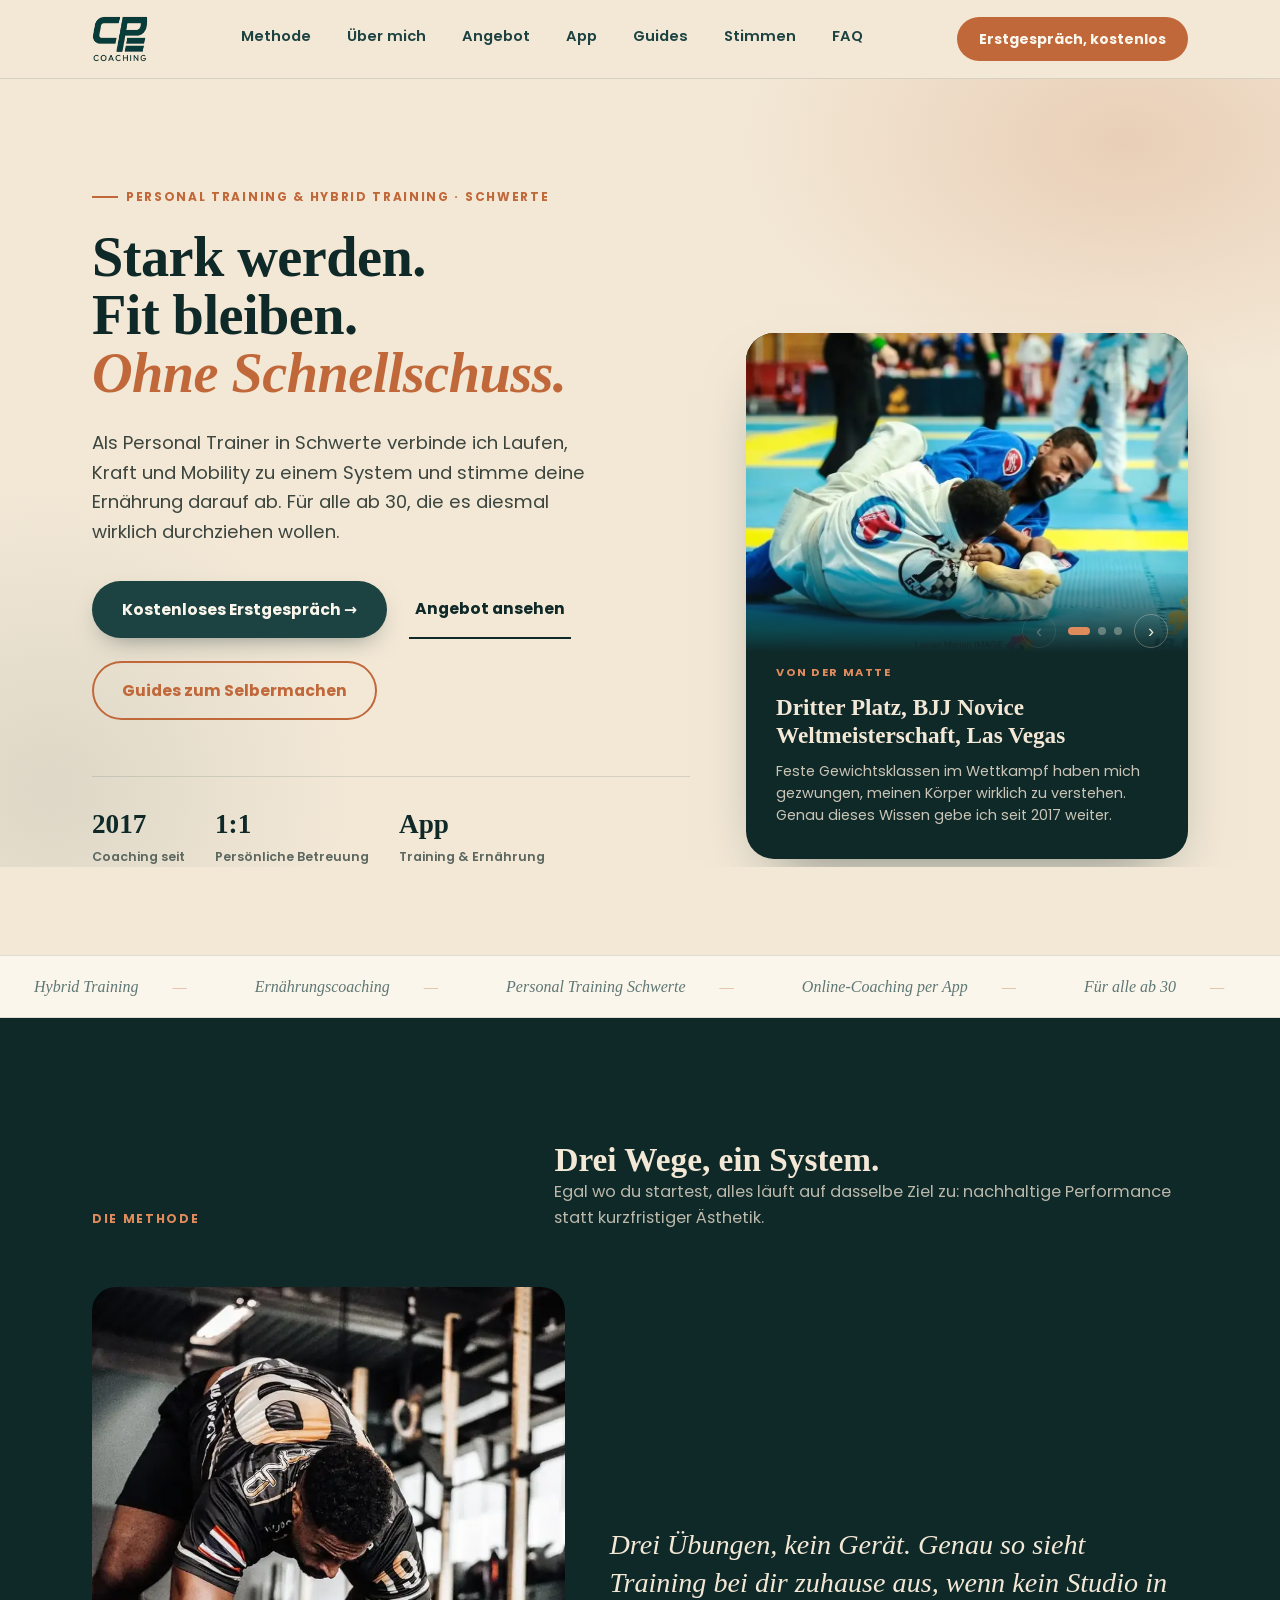
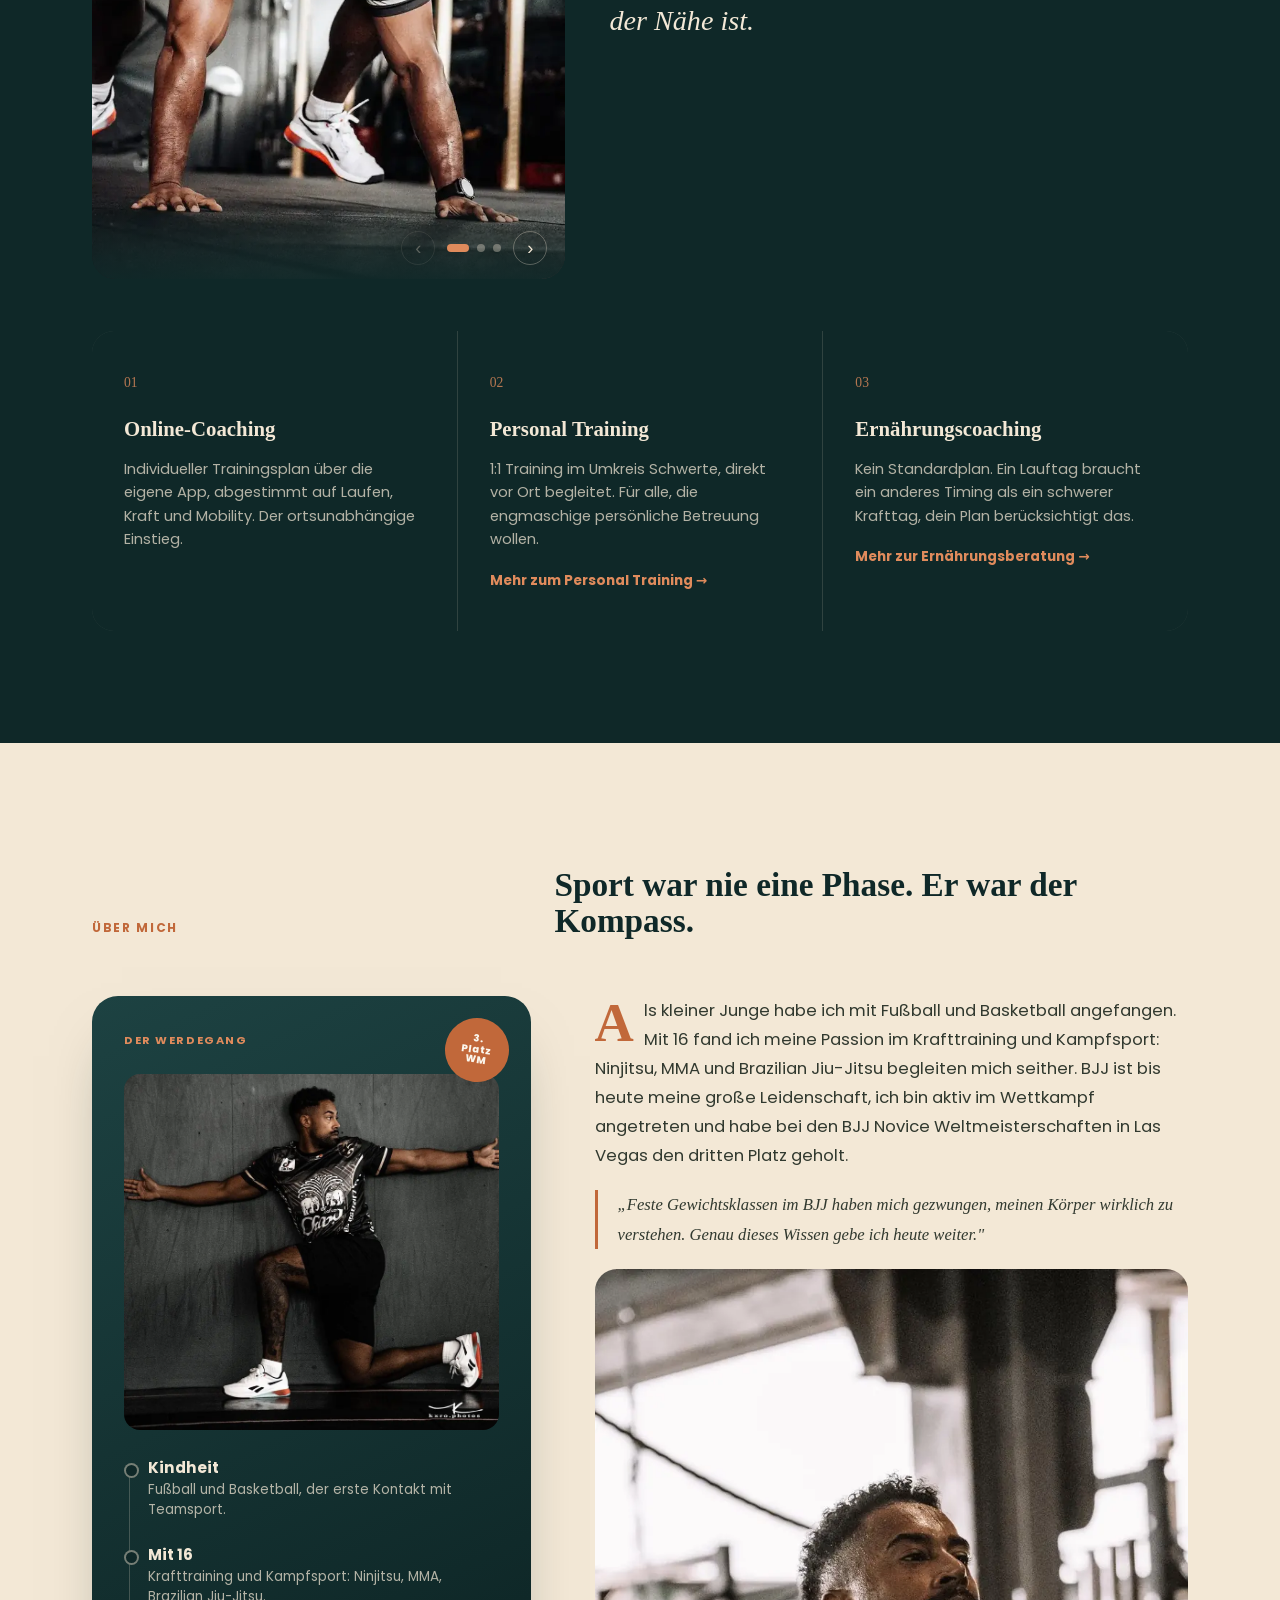
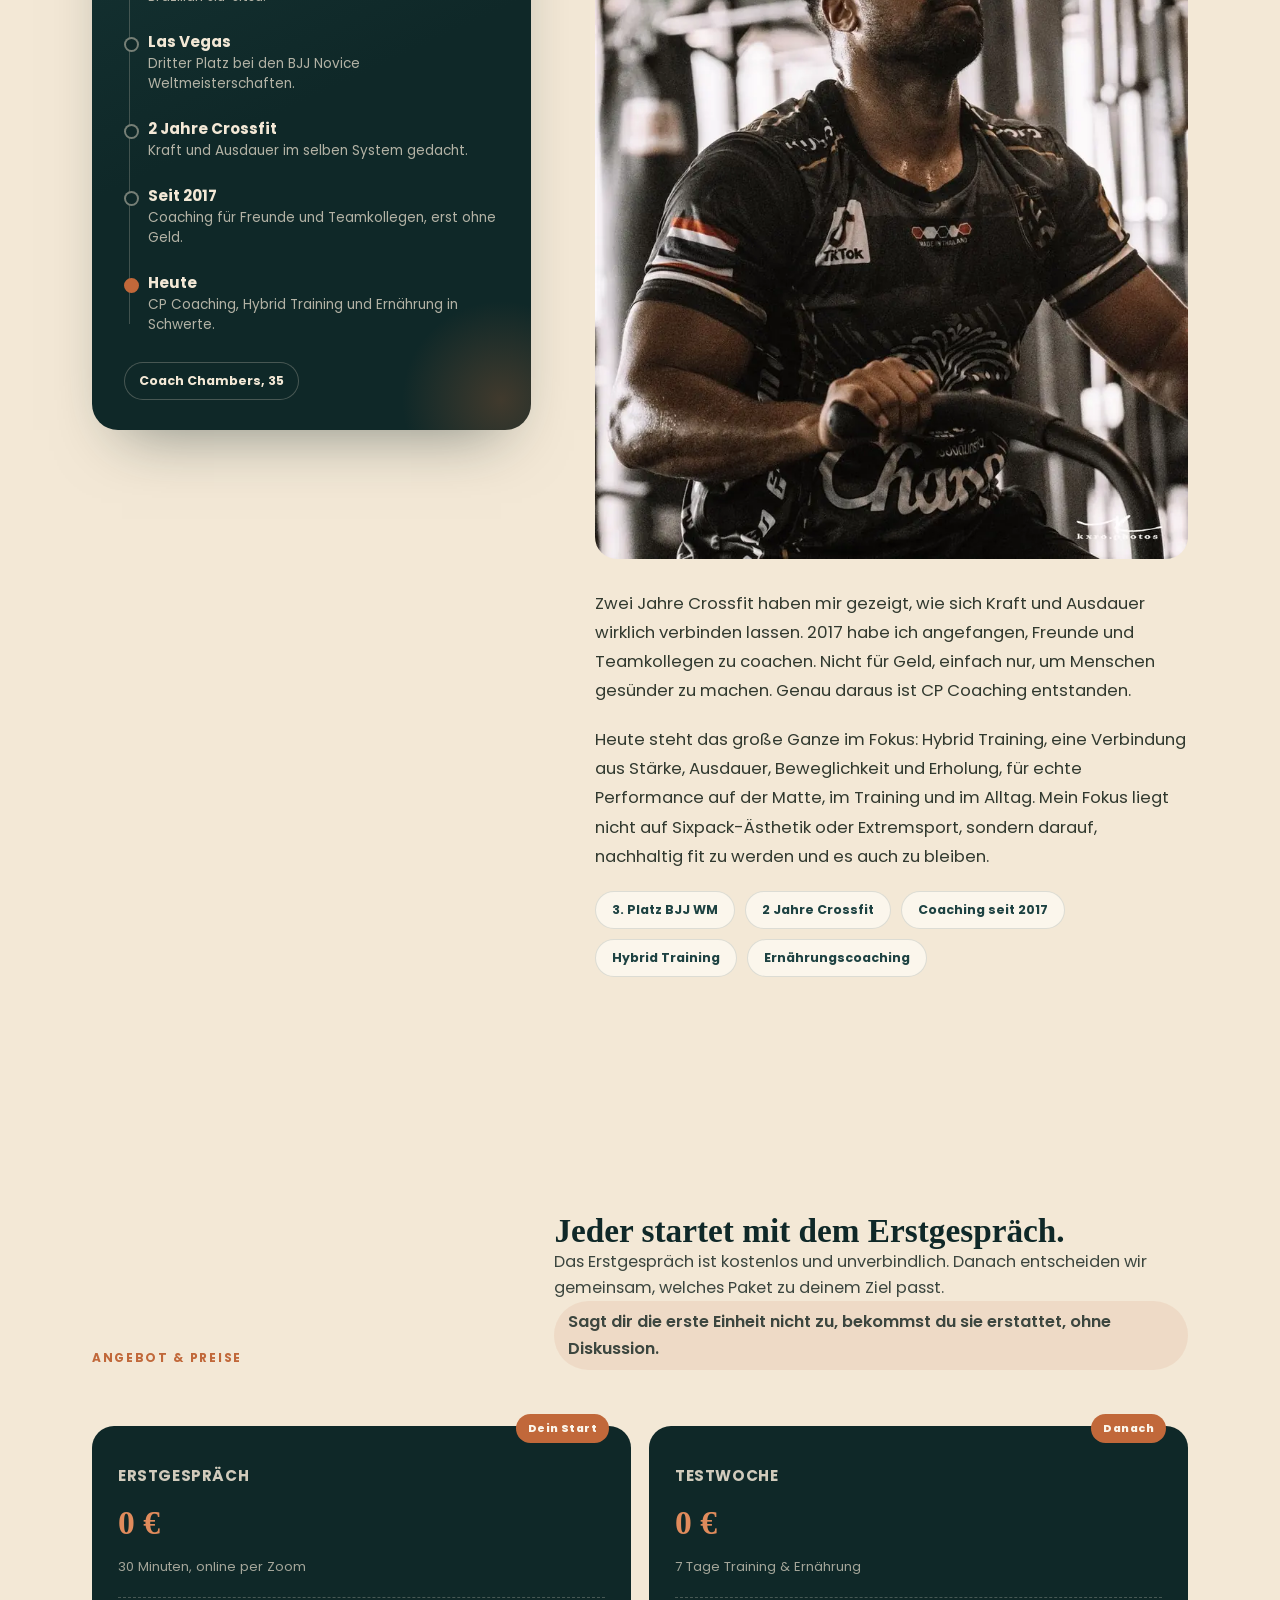
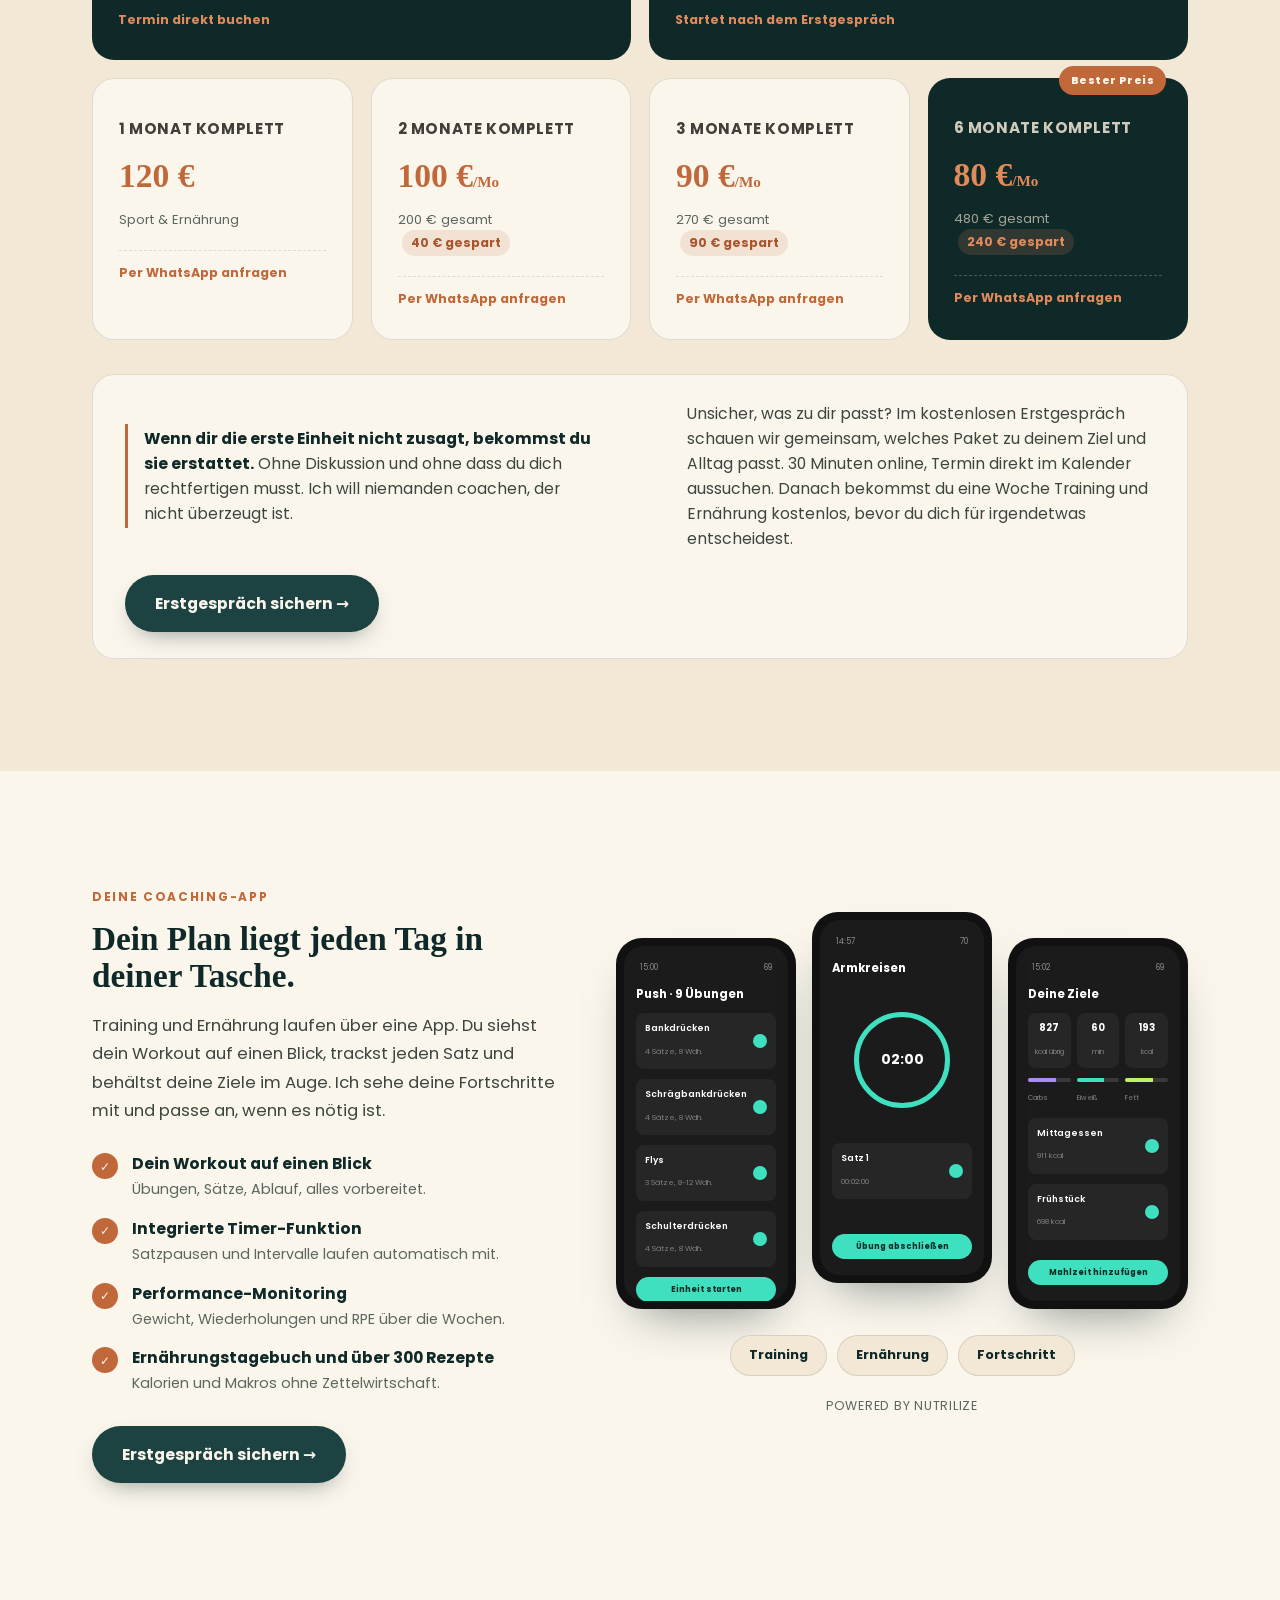
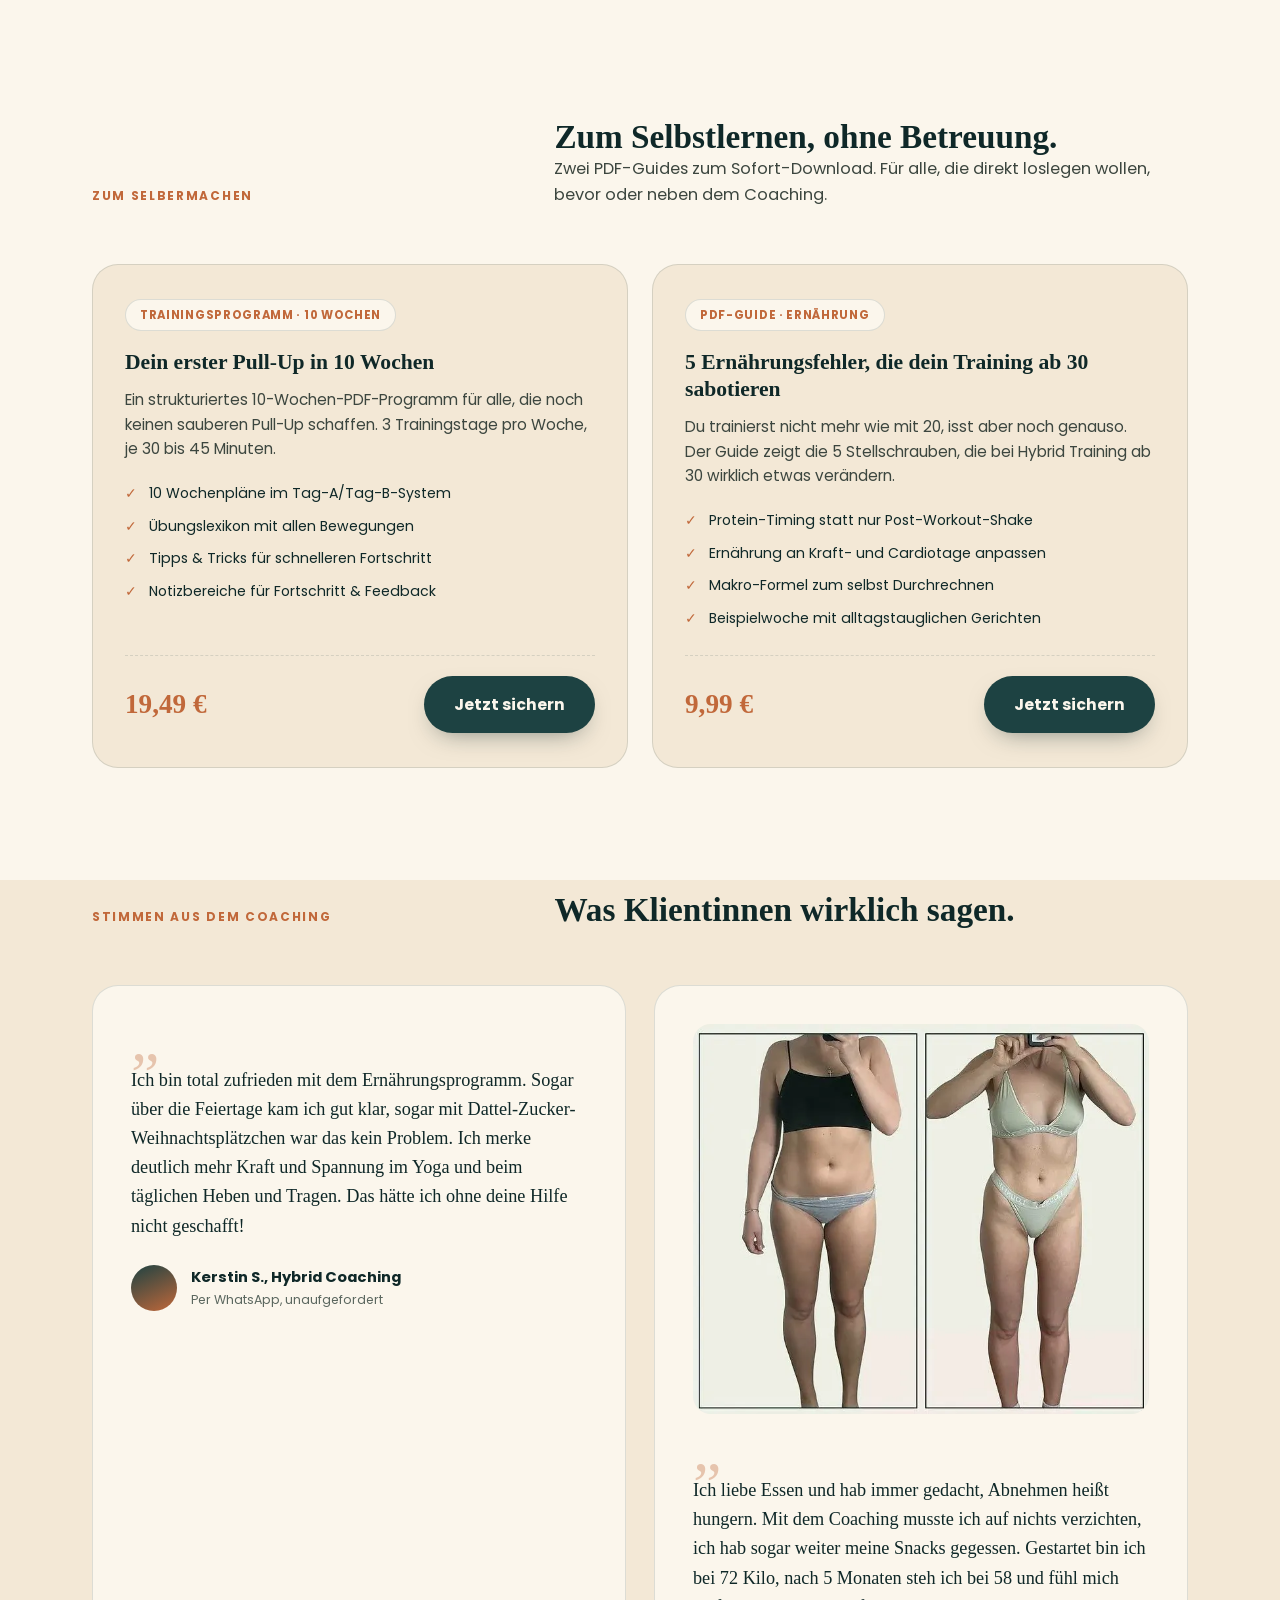
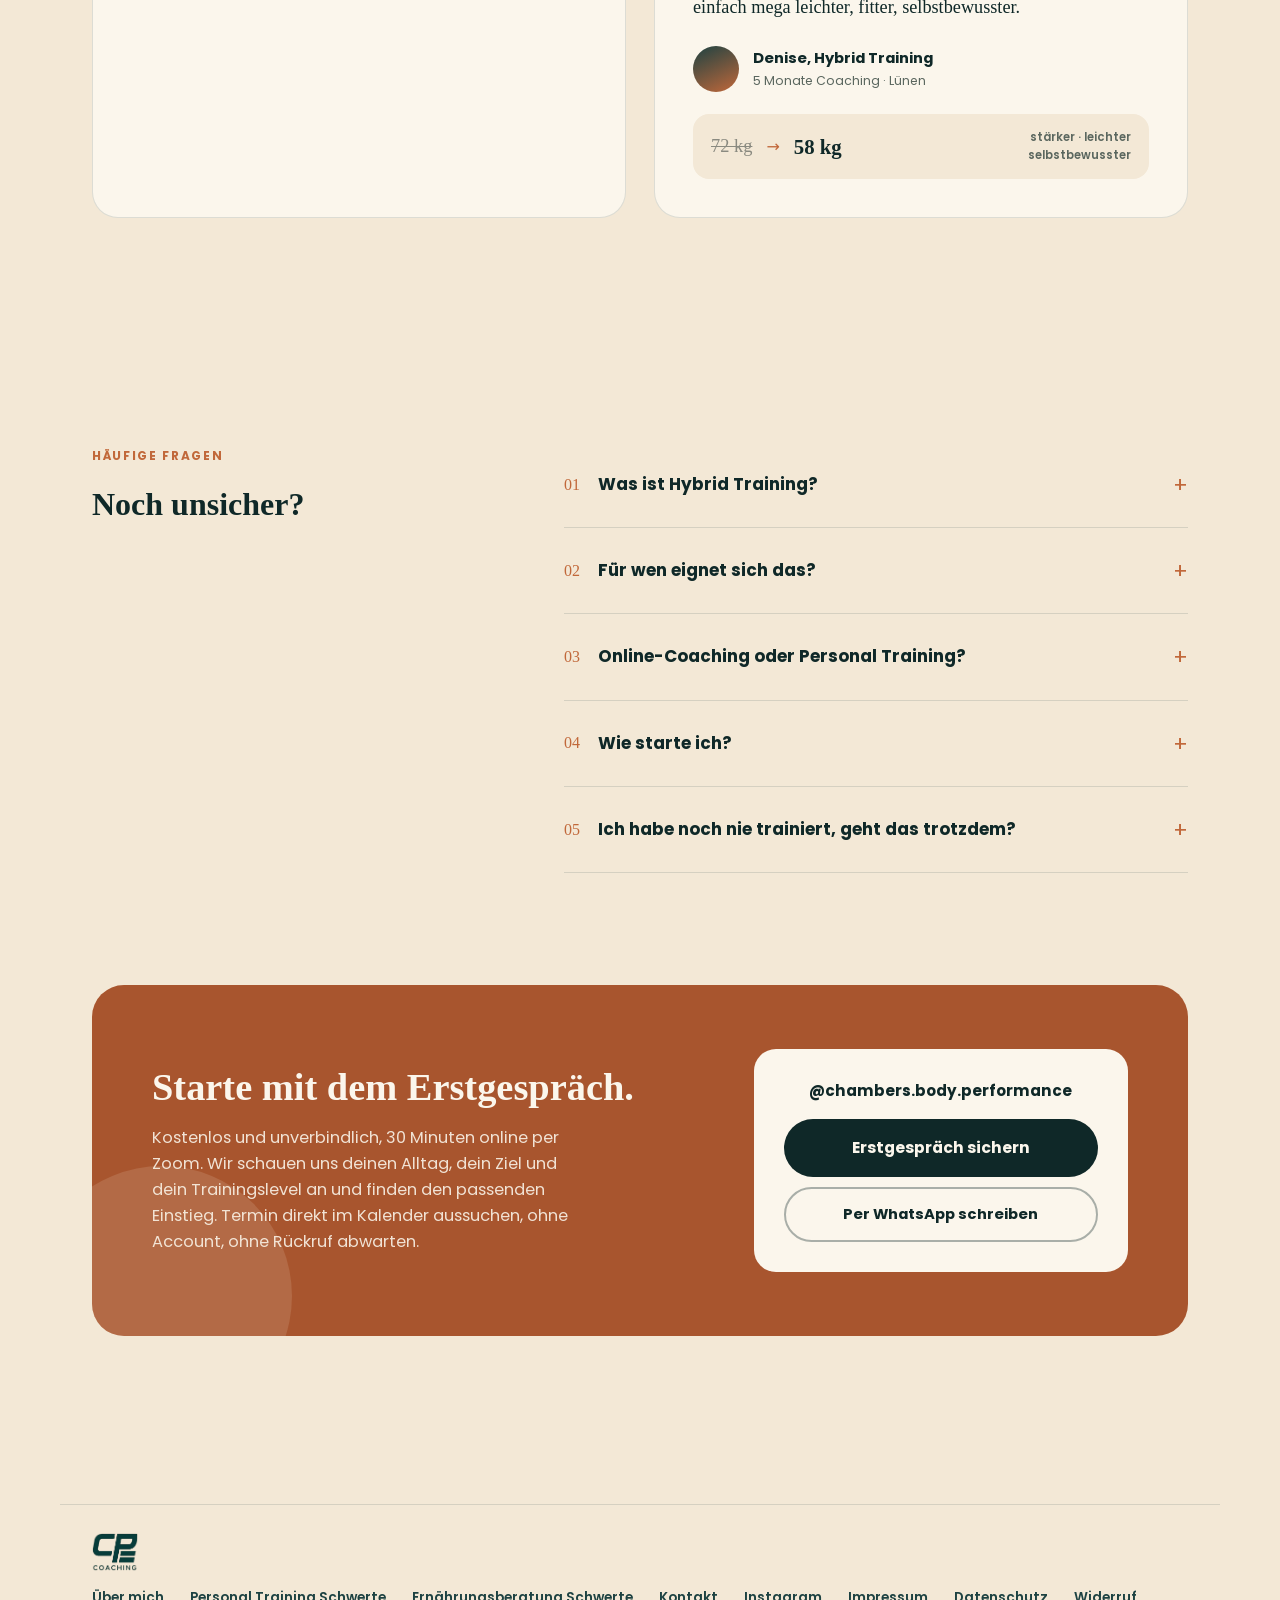
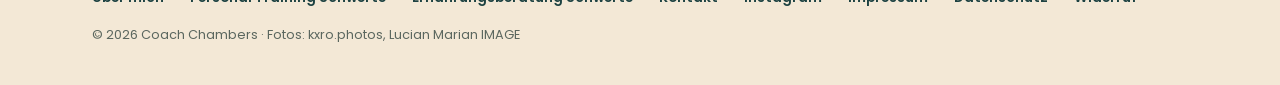
==== index.html @ bd303cce "CRO: Garantie als Trust-Badge oben in der Preissektion, FAQ um Einsteiger-Einwand ergaenzt" ====
<!doctype html>
<html lang="de">
<head>
  <meta charset="UTF-8">
  <meta name="viewport" content="width=device-width, initial-scale=1.0">
  <title>Personal Trainer Schwerte | Hybrid Training &amp; Ernährung</title>
  <meta name="description" content="Personal Training und Hybrid Training in Schwerte: Laufen, Kraft und Mobility in einem System, dazu Ernährungscoaching. Für alle ab 30. Erstgespräch kostenlos.">
  <link rel="canonical" href="https://coach-chambers.de/">
  <meta name="geo.region" content="DE-NW">
  <meta name="geo.placename" content="Schwerte">
  <link rel="icon" href="images/brand/favicon-192.png" type="image/png">
  <link rel="apple-touch-icon" href="images/brand/favicon-192.png">
  <meta property="og:type" content="website">
  <meta property="og:site_name" content="CP Coaching">
  <meta property="og:title" content="Personal Trainer Schwerte | Hybrid Training &amp; Ernährung">
  <meta property="og:description" content="Laufen, Kraft und Mobility in einem System, dazu Ernährungscoaching. Für alle ab 30. Erstgespräch kostenlos.">
  <meta property="og:url" content="https://coach-chambers.de/">
  <meta property="og:locale" content="de_DE">
  <meta property="og:image" content="https://coach-chambers.de/images/og/og-coach-chambers.png">
  <meta property="og:image:width" content="1200">
  <meta property="og:image:height" content="630">
  <meta property="og:image:alt" content="CP Coaching, Hybrid Training in Schwerte">
  <meta name="twitter:card" content="summary_large_image">
  <meta name="twitter:title" content="Personal Trainer Schwerte | Hybrid Training &amp; Ernährung">
  <meta name="twitter:description" content="Laufen, Kraft und Mobility in einem System, dazu Ernährungscoaching. Für alle ab 30. Erstgespräch kostenlos.">
  <meta name="twitter:image" content="https://coach-chambers.de/images/og/og-coach-chambers.png">
  <link rel="stylesheet" href="css/fonts.css?v=20260824a">
  <link rel="stylesheet" href="css/style.css?v=20260824a">
  <script type="application/ld+json">
  {
    "@context": "https://schema.org",
    "@type": ["HealthAndBeautyBusiness", "ExerciseGym"],
    "@id": "https://coach-chambers.de/#business",
    "telephone": "+4915233956300",
    "name": "CP Coaching",
    "alternateName": ["Chambers Performance", "chambers.body.performance"],
    "url": "https://coach-chambers.de/",
    "image": "https://coach-chambers.de/images/og/og-coach-chambers.png",
    "logo": "https://coach-chambers.de/images/brand/cp-coaching-logo-teal-transparent.png",
    "description": "Personal Training und Hybrid Training in Schwerte: Laufen, Krafttraining und Mobility in einem System, dazu individuell abgestimmtes Ernährungscoaching. Online-Coaching per App oder 1:1 vor Ort.",
    "slogan": "Grow with the Flow",
    "priceRange": "€€",
    "currenciesAccepted": "EUR",
    "knowsLanguage": "de",
    "areaServed": {
      "@type": "City",
      "name": "Schwerte",
      "containedInPlace": {
        "@type": "State",
        "name": "Nordrhein-Westfalen"
      }
    },
    "address": {
      "@type": "PostalAddress",
      "addressLocality": "Schwerte",
      "addressRegion": "NRW",
      "postalCode": "58239",
      "addressCountry": "DE"
    },
    "geo": {
      "@type": "GeoCoordinates",
      "latitude": 51.4453,
      "longitude": 7.5672
    },
    "founder": {
      "@id": "https://coach-chambers.de/#coach"
    },
    "sameAs": [
      "https://www.instagram.com/chambers.body.performance"
    ],
    "hasOfferCatalog": {
      "@type": "OfferCatalog",
      "name": "Coaching-Angebote",
      "itemListElement": [
        {
          "@type": "Offer",
          "name": "Erstgespräch",
          "description": "Kostenloses und unverbindliches Erstgespräch zu Ziel, Alltag und Trainingslevel. 30 Minuten, online per Zoom, direkt online buchbar.",
          "url": "https://portal.nutrilize.app/appointment/Dg7oV1jcnwQIzPyNgyOn",
          "price": "0",
          "priceCurrency": "EUR",
          "availability": "https://schema.org/InStock"
        },
        {
          "@type": "Offer",
          "name": "Testwoche",
          "description": "Sieben Tage Training und Ernährung kostenlos zum Ausprobieren, im Anschluss an das Erstgespräch. Ohne Verpflichtung.",
          "url": "https://portal.nutrilize.app/appointment/Dg7oV1jcnwQIzPyNgyOn",
          "price": "0",
          "priceCurrency": "EUR",
          "availability": "https://schema.org/InStock"
        },
        {
          "@type": "Offer",
          "name": "1 Monat Komplett",
          "description": "Ein Monat Coaching für Training und Ernährung.",
          "price": "120",
          "priceCurrency": "EUR",
          "availability": "https://schema.org/InStock"
        },
        {
          "@type": "Offer",
          "name": "2 Monate Komplett",
          "description": "Zwei Monate Coaching, 100 Euro pro Monat.",
          "price": "200",
          "priceCurrency": "EUR",
          "availability": "https://schema.org/InStock"
        },
        {
          "@type": "Offer",
          "name": "3 Monate Komplett",
          "description": "Drei Monate Coaching, 90 Euro pro Monat.",
          "price": "270",
          "priceCurrency": "EUR",
          "availability": "https://schema.org/InStock"
        },
        {
          "@type": "Offer",
          "name": "6 Monate Komplett",
          "description": "Sechs Monate Coaching, 80 Euro pro Monat, bester Preis.",
          "price": "480",
          "priceCurrency": "EUR",
          "availability": "https://schema.org/InStock"
        }
      ]
    },
    "makesOffer": [
      {
        "@type": "Offer",
        "itemOffered": {
          "@type": "Service",
          "name": "Personal Training Schwerte",
          "serviceType": "Personal Training",
          "description": "1:1 Training vor Ort im Umkreis Schwerte."
        }
      },
      {
        "@type": "Offer",
        "itemOffered": {
          "@type": "Service",
          "name": "Hybrid Training Online-Coaching",
          "serviceType": "Online-Coaching",
          "description": "Individueller Trainingsplan über eine App, abgestimmt auf Laufen, Kraft und Mobility."
        }
      },
      {
        "@type": "Offer",
        "itemOffered": {
          "@type": "Service",
          "name": "Ernährungscoaching Schwerte",
          "serviceType": "Ernährungsberatung",
          "description": "Ernährung individuell auf die jeweilige Trainingsform abgestimmt statt standardisiert."
        }
      }
    ]
  }
  </script>
  <script type="application/ld+json">
  {
    "@context": "https://schema.org",
    "@type": "Person",
    "@id": "https://coach-chambers.de/#coach",
    "name": "Coach Chambers",
    "jobTitle": "Personal Trainer und Hybrid-Training-Coach",
    "knowsAbout": [
      "Hybrid Training",
      "Krafttraining",
      "Laufen",
      "Mobility",
      "Ernährungsberatung",
      "Brazilian Jiu-Jitsu"
    ],
    "worksFor": {
      "@id": "https://coach-chambers.de/#business"
    },
    "description": "Coach bei Chambers Performance, dritter Platz bei den BJJ Novice Weltmeisterschaften in Las Vegas, coacht seit 2017 im Bereich Hybrid Training und individuelle Ernährung.",
    "award": "Dritter Platz, BJJ Novice Weltmeisterschaften, Las Vegas",
    "sameAs": [
      "https://www.instagram.com/chambers.body.performance"
    ]
  }
  </script>
  <script type="application/ld+json">
  {
    "@context": "https://schema.org",
    "@type": "FAQPage",
    "mainEntity": [
      {
        "@type": "Question",
        "name": "Was ist Hybrid Training?",
        "acceptedAnswer": {
          "@type": "Answer",
          "text": "Hybrid Training kombiniert Laufen, Krafttraining und Mobility-Übungen in einem gemeinsamen System, statt sie getrennt zu betrachten. Trainiert wird zuhause oder im Gym, mit oder ohne Geräte, oft im Split-, Ganzkörper- oder Zirkelformat."
        }
      },
      {
        "@type": "Question",
        "name": "Für wen eignet sich Hybrid Training?",
        "acceptedAnswer": {
          "@type": "Answer",
          "text": "Für alle ab 30, die fit werden und fit bleiben wollen, unabhängig vom aktuellen Trainingslevel. Der Fokus liegt auf nachhaltigem Fortschritt, nicht auf Extremsport oder reiner Ästhetik."
        }
      },
      {
        "@type": "Question",
        "name": "Was ist der Unterschied zwischen Online-Coaching und Personal Training?",
        "acceptedAnswer": {
          "@type": "Answer",
          "text": "Online-Coaching läuft über eine App mit individuellem Trainingsplan und ist der günstigere, ortsunabhängige Einstieg. Personal Training findet 1:1 vor Ort im Umkreis Schwerte statt und bietet die intensivste, persönlichste Betreuung."
        }
      },
      {
        "@type": "Question",
        "name": "Wie starte ich beim Coaching?",
        "acceptedAnswer": {
          "@type": "Answer",
          "text": "Jeder startet mit einem kostenlosen und unverbindlichen Erstgespräch. Es dauert 30 Minuten, findet online per Zoom statt und ist direkt online buchbar. Darin werden Alltag, Ziel und aktuelles Trainingslevel besprochen und gemeinsam das passende Paket ausgewählt."
        }
      },
      {
        "@type": "Question",
        "name": "Ich habe noch nie trainiert, geht das trotzdem?",
        "acceptedAnswer": {
          "@type": "Answer",
          "text": "Ja. Der Plan wird auf das aktuelle Level abgestimmt, nicht umgekehrt. Die meisten Klienten sind keine Sportler, sondern Menschen ab 30 mit Job und Alltag, die einen Ansatz wollen, der zu ihrem Leben passt."
        }
      }
    ]
  }
  </script>
  <script type="application/ld+json">
  {
    "@context": "https://schema.org",
    "@type": "Product",
    "name": "Dein erster Pull-Up in 10 Wochen",
    "description": "10-wöchiges PDF-Trainingsprogramm mit Wochenplänen, Übungslexikon und Tipps für den ersten sauberen Pull-Up. 3 Trainingstage pro Woche, je 30 bis 45 Minuten.",
    "sku": "cpc-guide-pullup",
    "image": [
      "https://coach-chambers.de/images/guides/guide-pullup-cover.jpg"
    ],
    "brand": {
      "@type": "Brand",
      "name": "CP Coaching"
    },
    "offers": {
      "@type": "Offer",
      "price": "19.49",
      "priceCurrency": "EUR",
      "availability": "https://schema.org/InStock",
      "itemCondition": "https://schema.org/NewCondition",
      "url": "https://www.checkout-ds24.com/product/720928",
      "seller": {
        "@type": "Organization",
        "name": "Digistore24 GmbH",
        "url": "https://www.digistore24.com/"
      },
      "hasMerchantReturnPolicy": {
        "@type": "MerchantReturnPolicy",
        "applicableCountry": ["DE", "AT", "CH"],
        "returnPolicyCategory": "https://schema.org/MerchantReturnNotPermitted",
        "merchantReturnLink": "https://coach-chambers.de/widerruf/"
      },
      "shippingDetails": {
        "@type": "OfferShippingDetails",
        "shippingRate": {
          "@type": "MonetaryAmount",
          "value": "0",
          "currency": "EUR"
        },
        "shippingDestination": {
          "@type": "DefinedRegion",
          "addressCountry": ["DE", "AT", "CH"]
        },
        "deliveryTime": {
          "@type": "ShippingDeliveryTime",
          "handlingTime": {
            "@type": "QuantitativeValue",
            "minValue": 0,
            "maxValue": 0,
            "unitCode": "DAY"
          },
          "transitTime": {
            "@type": "QuantitativeValue",
            "minValue": 0,
            "maxValue": 0,
            "unitCode": "DAY"
          }
        }
      }
    }
  }
  </script>
  <script type="application/ld+json">
  {
    "@context": "https://schema.org",
    "@type": "Product",
    "name": "5 Ernährungsfehler, die dein Training ab 30 sabotieren",
    "description": "PDF-Guide mit 5 konkreten Ernährungsfehlern bei Hybrid Training ab 30, inklusive Makro-Formel und Beispielwoche.",
    "sku": "cpc-guide-ernaehrung",
    "image": [
      "https://coach-chambers.de/images/guides/guide-ernaehrung-cover.jpg"
    ],
    "brand": {
      "@type": "Brand",
      "name": "CP Coaching"
    },
    "offers": {
      "@type": "Offer",
      "price": "9.99",
      "priceCurrency": "EUR",
      "availability": "https://schema.org/InStock",
      "itemCondition": "https://schema.org/NewCondition",
      "url": "https://www.checkout-ds24.com/product/723624",
      "seller": {
        "@type": "Organization",
        "name": "Digistore24 GmbH",
        "url": "https://www.digistore24.com/"
      },
      "hasMerchantReturnPolicy": {
        "@type": "MerchantReturnPolicy",
        "applicableCountry": ["DE", "AT", "CH"],
        "returnPolicyCategory": "https://schema.org/MerchantReturnNotPermitted",
        "merchantReturnLink": "https://coach-chambers.de/widerruf/"
      },
      "shippingDetails": {
        "@type": "OfferShippingDetails",
        "shippingRate": {
          "@type": "MonetaryAmount",
          "value": "0",
          "currency": "EUR"
        },
        "shippingDestination": {
          "@type": "DefinedRegion",
          "addressCountry": ["DE", "AT", "CH"]
        },
        "deliveryTime": {
          "@type": "ShippingDeliveryTime",
          "handlingTime": {
            "@type": "QuantitativeValue",
            "minValue": 0,
            "maxValue": 0,
            "unitCode": "DAY"
          },
          "transitTime": {
            "@type": "QuantitativeValue",
            "minValue": 0,
            "maxValue": 0,
            "unitCode": "DAY"
          }
        }
      }
    }
  }
  </script>
</head>
<body>

  <header class="nav">
    <div class="wrap">
      <a class="mark" href="#" aria-label="CP Coaching Startseite">
        <picture><source srcset="images/brand/cp-coaching-logo-teal-transparent.webp" type="image/webp"><img src="images/brand/cp-coaching-logo-teal-transparent.png" alt="CP Coaching" width="420" height="346" loading="eager" fetchpriority="high" decoding="async"></picture>
      </a>
      <nav class="navlinks" id="hauptmenue">
        <a href="#method">Methode</a>
        <a href="#about">Über mich</a>
        <a href="#pricing">Angebot</a>
        <a href="#app">App</a>
        <a href="#guides">Guides</a>
        <a href="#testimonials">Stimmen</a>
        <a href="#faq">FAQ</a>
      </nav>
      <button class="navtoggle" type="button" aria-label="Menü öffnen" aria-expanded="false" aria-controls="hauptmenue">
        <span></span><span></span><span></span>
      </button>
      <a class="navcta" href="https://portal.nutrilize.app/appointment/Dg7oV1jcnwQIzPyNgyOn" target="_blank" rel="noopener">Erstgespräch<span class="ctalang">, kostenlos</span></a>
    </div>
  </header>

  <main>

    <section class="hero">
      <div class="hero-bg"></div>
      <div class="wrap">
        <div>
          <p class="eyebrow">Personal Training &amp; Hybrid Training &middot; Schwerte</p>
          <h1>Stark werden.<br>Fit bleiben.<br><em>Ohne Schnellschuss.</em></h1>
          <p class="lede">Als Personal Trainer in Schwerte verbinde ich Laufen, Kraft und Mobility zu einem System und stimme deine Ernährung darauf ab. Für alle ab 30, die es diesmal wirklich durchziehen wollen.</p>
          <div class="hero-actions">
            <a class="btn" href="https://portal.nutrilize.app/appointment/Dg7oV1jcnwQIzPyNgyOn" target="_blank" rel="noopener">Kostenloses Erstgespräch &rarr;</a>
            <a class="btn alt" href="#pricing">Angebot ansehen</a>
            <a class="btn guides-cta" href="#guides">Guides zum Selbermachen</a>
          </div>
          <div class="hero-stats">
            <div><b>2017</b><span>Coaching seit</span></div>
            <div><b>1:1</b><span>Persönliche Betreuung</span></div>
            <div><b>App</b><span>Training &amp; Ernährung</span></div>
          </div>
        </div>
        <div>
          <div class="portrait">
            <div class="slider" data-slider>
              <div class="slides" role="group" aria-label="Wettkampfbilder aus dem Brazilian Jiu-Jitsu, zum Blättern wischen">
                <figure><picture><source srcset="images/coach/bjj-1-bodenkampf.webp" type="image/webp"><img src="images/coach/bjj-1-bodenkampf.jpg" alt="Coach Chambers im blauen Gi kontrolliert seinen Gegner am Boden" width="900" height="675" loading="eager" fetchpriority="high" decoding="async"></picture></figure>
                <figure><picture><source srcset="images/coach/bjj-2-wurf.webp" type="image/webp"><img src="images/coach/bjj-2-wurf.jpg" alt="Coach Chambers hebt seinen Gegner für einen Wurf an" width="900" height="675" loading="lazy" decoding="async"></picture></figure>
                <figure><picture><source srcset="images/coach/bjj-3-guard-pass.webp" type="image/webp"><img src="images/coach/bjj-3-guard-pass.jpg" alt="Coach Chambers beim Überwinden der Guard seines Gegners" width="900" height="675" loading="lazy" decoding="async"></picture></figure>
              </div>
              <div class="slider-nav">
                <button class="s-arrow" type="button" data-dir="-1" aria-label="Vorheriges Bild">&#8249;</button>
                <div class="dots"></div>
                <button class="s-arrow" type="button" data-dir="1" aria-label="Nächstes Bild">&#8250;</button>
              </div>
            </div>
            <div class="portrait-text">
              <p class="tag">Von der Matte</p>
              <h2>Dritter Platz, BJJ Novice Weltmeisterschaft, Las Vegas</h2>
              <p>Feste Gewichtsklassen im Wettkampf haben mich gezwungen, meinen Körper wirklich zu verstehen. Genau dieses Wissen gebe ich seit 2017 weiter.</p>
            </div>
          </div>
        </div>
      </div>
    </section>

    <div class="marquee">
      <span>Hybrid Training</span><span>Ernährungscoaching</span><span>Personal Training Schwerte</span><span>Online-Coaching per App</span><span>Für alle ab 30</span><span>Echt statt überinszeniert</span>
    </div>

    <section class="section method-section reveal" id="method">
      <div class="wrap">
        <div class="section-head">
          <div><span class="kicker">Die Methode</span></div>
          <div>
            <h2>Drei Wege, ein System.</h2>
            <p>Egal wo du startest, alles läuft auf dasselbe Ziel zu: nachhaltige Performance statt kurzfristiger Ästhetik.</p>
          </div>
        </div>
        <div class="band">
          <div class="slider" data-slider>
            <div class="slides" role="group" aria-label="Übungen mit dem eigenen Körpergewicht, zum Blättern wischen">
              <figure>
                <picture><source srcset="images/coach/sport-1-bear-crawl.webp" type="image/webp"><img src="images/coach/sport-1-bear-crawl.jpg" alt="Coach Chambers im Bear Crawl, Hände und Füße am Boden" width="760" height="950" loading="lazy" decoding="async"></picture>
              </figure>
              <figure>
                <picture><source srcset="images/coach/sport-2-liegestuetz.webp" type="image/webp"><img src="images/coach/sport-2-liegestuetz.jpg" alt="Coach Chambers im tiefen Liegestütz" width="760" height="950" loading="lazy" decoding="async"></picture>
              </figure>
              <figure>
                <picture><source srcset="images/coach/sport-3-kniebeuge.webp" type="image/webp"><img src="images/coach/sport-3-kniebeuge.jpg" alt="Coach Chambers in der tiefen Kniebeuge" width="760" height="950" loading="lazy" decoding="async"></picture>
              </figure>
            </div>
            <div class="slider-nav">
              <button class="s-arrow" type="button" data-dir="-1" aria-label="Vorheriges Bild">&#8249;</button>
              <div class="dots"></div>
              <button class="s-arrow" type="button" data-dir="1" aria-label="Nächstes Bild">&#8250;</button>
            </div>
          </div>
          <p class="band-text">Drei Übungen, kein Gerät. Genau so sieht Training bei dir zuhause aus, wenn kein Studio in der Nähe ist.</p>
        </div>

        <div class="method-grid">
          <div class="method-card">
            <span class="num">01</span>
            <h3>Online-Coaching</h3>
            <p>Individueller Trainingsplan über die eigene App, abgestimmt auf Laufen, Kraft und Mobility. Der ortsunabhängige Einstieg.</p>
          </div>
          <div class="method-card">
            <span class="num">02</span>
            <h3>Personal Training</h3>
            <p>1:1 Training im Umkreis Schwerte, direkt vor Ort begleitet. Für alle, die engmaschige persönliche Betreuung wollen.</p>
            <a class="method-link" href="personal-training-schwerte/">Mehr zum Personal Training &rarr;</a>
          </div>
          <div class="method-card">
            <span class="num">03</span>
            <h3>Ernährungscoaching</h3>
            <p>Kein Standardplan. Ein Lauftag braucht ein anderes Timing als ein schwerer Krafttag, dein Plan berücksichtigt das.</p>
            <a class="method-link" href="ernaehrungsberatung-schwerte/">Mehr zur Ernährungsberatung &rarr;</a>
          </div>
        </div>
      </div>
    </section>

    <section class="section reveal" id="about">
      <div class="wrap">
        <div class="section-head">
          <div><span class="kicker">Über mich</span></div>
          <div><h2>Sport war nie eine Phase. Er war der Kompass.</h2></div>
        </div>
        <div class="about-grid">
          <div class="timeline-card">
            <span class="medal">3.<br>Platz<br>WM</span>
            <p class="tag">Der Werdegang</p>
            <figure class="beleg">
              <picture><source srcset="images/coach/coach-mobility.webp" type="image/webp"><img src="images/coach/coach-mobility.jpg"
                   alt="Coach Chambers bei einer Mobility-Übung an der Wand"
                   width="820" height="779" loading="lazy" decoding="async"></picture>
            </figure>
            <ol class="timeline">
              <li><b>Kindheit</b><span>Fußball und Basketball, der erste Kontakt mit Teamsport.</span></li>
              <li><b>Mit 16</b><span>Krafttraining und Kampfsport: Ninjitsu, MMA, Brazilian Jiu-Jitsu.</span></li>
              <li><b>Las Vegas</b><span>Dritter Platz bei den BJJ Novice Weltmeisterschaften.</span></li>
              <li><b>2 Jahre Crossfit</b><span>Kraft und Ausdauer im selben System gedacht.</span></li>
              <li><b>Seit 2017</b><span>Coaching für Freunde und Teamkollegen, erst ohne Geld.</span></li>
              <li class="now"><b>Heute</b><span>CP Coaching, Hybrid Training und Ernährung in Schwerte.</span></li>
            </ol>
            <p class="frame-label">Coach Chambers, 35</p>
          </div>
          <div class="about-copy">
            <p class="intro">Als kleiner Junge habe ich mit Fußball und Basketball angefangen. Mit 16 fand ich meine Passion im Krafttraining und Kampfsport: Ninjitsu, MMA und Brazilian Jiu-Jitsu begleiten mich seither. BJJ ist bis heute meine große Leidenschaft, ich bin aktiv im Wettkampf angetreten und habe bei den BJJ Novice Weltmeisterschaften in Las Vegas den dritten Platz geholt.</p>
            <p class="pull">„Feste Gewichtsklassen im BJJ haben mich gezwungen, meinen Körper wirklich zu verstehen. Genau dieses Wissen gebe ich heute weiter."</p>

            <figure class="portraet-klein">
              <picture><source srcset="images/coach/coach-assault-bike.webp" type="image/webp"><img src="images/coach/coach-assault-bike.jpg" alt="Coach Chambers beim Ausdauertraining auf dem Assault Bike" width="820" height="1230" loading="lazy" decoding="async"></picture>
            </figure>
            <p>Zwei Jahre Crossfit haben mir gezeigt, wie sich Kraft und Ausdauer wirklich verbinden lassen. 2017 habe ich angefangen, Freunde und Teamkollegen zu coachen. Nicht für Geld, einfach nur, um Menschen gesünder zu machen. Genau daraus ist CP Coaching entstanden.</p>
            <p>Heute steht das große Ganze im Fokus: Hybrid Training, eine Verbindung aus Stärke, Ausdauer, Beweglichkeit und Erholung, für echte Performance auf der Matte, im Training und im Alltag. Mein Fokus liegt nicht auf Sixpack-Ästhetik oder Extremsport, sondern darauf, nachhaltig fit zu werden und es auch zu bleiben.</p>
            <div class="about-tags">
              <span>3. Platz BJJ WM</span><span>2 Jahre Crossfit</span><span>Coaching seit 2017</span><span>Hybrid Training</span><span>Ernährungscoaching</span>
            </div>
          </div>
        </div>
      </div>
    </section>

    <section class="section reveal" id="pricing">
      <div class="wrap">
        <div class="section-head">
          <div><span class="kicker">Angebot &amp; Preise</span></div>
          <div>
            <h2>Jeder startet mit dem Erstgespräch.</h2>
            <p>Das Erstgespräch ist kostenlos und unverbindlich. Danach entscheiden wir gemeinsam, welches Paket zu deinem Ziel passt.</p>
            <p class="trust-line">Sagt dir die erste Einheit nicht zu, bekommst du sie erstattet, ohne Diskussion.</p>
          </div>
        </div>

        <div class="pricing-grid">
          <a class="price-card feat" data-package="Erstgespräch" href="https://portal.nutrilize.app/appointment/Dg7oV1jcnwQIzPyNgyOn" target="_blank" rel="noopener">
            <span class="flag">Dein Start</span>
            <h3>Erstgespräch</h3>
            <div class="price">0&nbsp;€</div>
            <div class="price-detail">30 Minuten, online per Zoom</div>
            <span class="dm-hint">Termin direkt buchen</span>
          </a>
          <a class="price-card feat" data-package="Testwoche" href="https://portal.nutrilize.app/appointment/Dg7oV1jcnwQIzPyNgyOn" target="_blank" rel="noopener">
            <span class="flag">Danach</span>
            <h3>Testwoche</h3>
            <div class="price">0&nbsp;€</div>
            <div class="price-detail">7 Tage Training &amp; Ernährung</div>
            <span class="dm-hint">Startet nach dem Erstgespräch</span>
          </a>
        </div>

        <div class="price-row">
          <a class="price-card" data-package="1 Monat Komplett" href="https://wa.me/4915233956300?text=Hallo%20Coach%20Chambers%2C%20ich%20interessiere%20mich%20f%C3%BCr%20das%20Komplettpaket%20%C3%BCber%201%20Monat.%20Wie%20l%C3%A4uft%20der%20Start%20ab%3F" target="_blank" rel="noopener">
            <h3>1 Monat Komplett</h3>
            <div class="price">120&nbsp;€</div>
            <div class="price-detail">Sport &amp; Ernährung</div>
            <span class="dm-hint">Per WhatsApp anfragen</span>
          </a>
          <a class="price-card" data-package="2 Monate Komplett" href="https://wa.me/4915233956300?text=Hallo%20Coach%20Chambers%2C%20ich%20interessiere%20mich%20f%C3%BCr%20das%20Komplettpaket%20%C3%BCber%202%20Monate.%20Wie%20l%C3%A4uft%20der%20Start%20ab%3F" target="_blank" rel="noopener">
            <h3>2 Monate Komplett</h3>
            <div class="price">100&nbsp;€<small>/Mo</small></div>
            <div class="price-detail">200&nbsp;€ gesamt <b class="spar">40&nbsp;€ gespart</b></div>
            <span class="dm-hint">Per WhatsApp anfragen</span>
          </a>
          <a class="price-card" data-package="3 Monate Komplett" href="https://wa.me/4915233956300?text=Hallo%20Coach%20Chambers%2C%20ich%20interessiere%20mich%20f%C3%BCr%20das%20Komplettpaket%20%C3%BCber%203%20Monate.%20Wie%20l%C3%A4uft%20der%20Start%20ab%3F" target="_blank" rel="noopener">
            <h3>3 Monate Komplett</h3>
            <div class="price">90&nbsp;€<small>/Mo</small></div>
            <div class="price-detail">270&nbsp;€ gesamt <b class="spar">90&nbsp;€ gespart</b></div>
            <span class="dm-hint">Per WhatsApp anfragen</span>
          </a>
          <a class="price-card feat" data-package="6 Monate Komplett" href="https://wa.me/4915233956300?text=Hallo%20Coach%20Chambers%2C%20ich%20interessiere%20mich%20f%C3%BCr%20das%20Komplettpaket%20%C3%BCber%206%20Monate.%20Wie%20l%C3%A4uft%20der%20Start%20ab%3F" target="_blank" rel="noopener">
            <span class="flag">Bester Preis</span>
            <h3>6 Monate Komplett</h3>
            <div class="price">80&nbsp;€<small>/Mo</small></div>
            <div class="price-detail">480&nbsp;€ gesamt <b class="spar">240&nbsp;€ gespart</b></div>
            <span class="dm-hint">Per WhatsApp anfragen</span>
          </a>
        </div>

        <div class="pricing-note">
          <p class="garantie"><b>Wenn dir die erste Einheit nicht zusagt, bekommst du sie erstattet.</b> Ohne Diskussion und ohne dass du dich rechtfertigen musst. Ich will niemanden coachen, der nicht überzeugt ist.</p>
          <p>Unsicher, was zu dir passt? Im kostenlosen Erstgespräch schauen wir gemeinsam, welches Paket zu deinem Ziel und Alltag passt. 30 Minuten online, Termin direkt im Kalender aussuchen. Danach bekommst du eine Woche Training und Ernährung kostenlos, bevor du dich für irgendetwas entscheidest.</p>
          <a class="btn" href="https://portal.nutrilize.app/appointment/Dg7oV1jcnwQIzPyNgyOn" target="_blank" rel="noopener">Erstgespräch sichern &rarr;</a>
        </div>
      </div>
    </section>

    <section class="section app-section reveal" id="app">
      <div class="wrap">
        <div class="app-wrap">
          <div class="app-copy">
            <span class="kicker">Deine Coaching-App</span>
            <h2>Dein Plan liegt jeden Tag in deiner Tasche.</h2>
            <p>Training und Ernährung laufen über eine App. Du siehst dein Workout auf einen Blick, trackst jeden Satz und behältst deine Ziele im Auge. Ich sehe deine Fortschritte mit und passe an, wenn es nötig ist.</p>
            <div class="app-feats">
              <div class="app-feat"><span class="tick">&check;</span><div><b>Dein Workout auf einen Blick</b><span>Übungen, Sätze, Ablauf, alles vorbereitet.</span></div></div>
              <div class="app-feat"><span class="tick">&check;</span><div><b>Integrierte Timer-Funktion</b><span>Satzpausen und Intervalle laufen automatisch mit.</span></div></div>
              <div class="app-feat"><span class="tick">&check;</span><div><b>Performance-Monitoring</b><span>Gewicht, Wiederholungen und RPE über die Wochen.</span></div></div>
              <div class="app-feat"><span class="tick">&check;</span><div><b>Ernährungstagebuch und über 300 Rezepte</b><span>Kalorien und Makros ohne Zettelwirtschaft.</span></div></div>
            </div>
            <a class="btn" href="https://portal.nutrilize.app/appointment/Dg7oV1jcnwQIzPyNgyOn" target="_blank" rel="noopener">Erstgespräch sichern &rarr;</a>
          </div>
          <div>
            <div class="app-shots" aria-hidden="true">
              <div class="phone">
                <div class="screen">
                  <div class="sbar"><span>15:00</span><span>69</span></div>
                  <div class="ttl">Push &middot; 9 Übungen</div>
                  <div class="row"><div><b>Bankdrücken</b><span>4 Sätze, 8 Wdh.</span></div><i class="play"></i></div>
                  <div class="row"><div><b>Schrägbankdrücken</b><span>4 Sätze, 8 Wdh.</span></div><i class="play"></i></div>
                  <div class="row"><div><b>Flys</b><span>3 Sätze, 8-12 Wdh.</span></div><i class="play"></i></div>
                  <div class="row"><div><b>Schulterdrücken</b><span>4 Sätze, 8 Wdh.</span></div><i class="play"></i></div>
                  <div class="pill">Einheit starten</div>
                </div>
              </div>
              <div class="phone mid">
                <div class="screen">
                  <div class="sbar"><span>14:57</span><span>70</span></div>
                  <div class="ttl">Armkreisen</div>
                  <div class="ring-timer">02:00</div>
                  <div class="row"><div><b>Satz 1</b><span>00:02:00</span></div><i class="play"></i></div>
                  <div class="pill">Übung abschließen</div>
                </div>
              </div>
              <div class="phone">
                <div class="screen">
                  <div class="sbar"><span>15:02</span><span>69</span></div>
                  <div class="ttl">Deine Ziele</div>
                  <div class="stat3"><div><b>827</b><span>kcal übrig</span></div><div><b>60</b><span>min</span></div><div><b>193</b><span>kcal</span></div></div>
                  <div class="macro">
                    <div><div class="bar"><i style="width:65%;background:#a78bfa;"></i></div><span>Carbs</span></div>
                    <div><div class="bar"><i style="width:64%;background:#3ee0c0;"></i></div><span>Eiweiß</span></div>
                    <div><div class="bar"><i style="width:64%;background:#bef264;"></i></div><span>Fett</span></div>
                  </div>
                  <div class="row"><div><b>Mittagessen</b><span>911 kcal</span></div><i class="play"></i></div>
                  <div class="row"><div><b>Frühstück</b><span>698 kcal</span></div><i class="play"></i></div>
                  <div class="pill">Mahlzeit hinzufügen</div>
                </div>
              </div>
            </div>
            <div class="app-caps"><span>Training</span><span>Ernährung</span><span>Fortschritt</span></div>
            <p class="powered">POWERED BY NUTRILIZE</p>
          </div>
        </div>
      </div>
    </section>

    <section class="section guides-section reveal" id="guides">
      <div class="wrap">
        <div class="section-head">
          <div><span class="kicker">Zum Selbermachen</span></div>
          <div>
            <h2>Zum Selbstlernen, ohne Betreuung.</h2>
            <p>Zwei PDF-Guides zum Sofort-Download. Für alle, die direkt loslegen wollen, bevor oder neben dem Coaching.</p>
          </div>
        </div>

        <div class="guides-grid">
          <div class="guide-card">
            <span class="guide-tag">Trainingsprogramm &middot; 10 Wochen</span>
            <h3>Dein erster Pull-Up in 10 Wochen</h3>
            <p>Ein strukturiertes 10-Wochen-PDF-Programm für alle, die noch keinen sauberen Pull-Up schaffen. 3 Trainingstage pro Woche, je 30 bis 45 Minuten.</p>
            <ul class="guide-feats">
              <li>10 Wochenpläne im Tag-A/Tag-B-System</li>
              <li>Übungslexikon mit allen Bewegungen</li>
              <li>Tipps &amp; Tricks für schnelleren Fortschritt</li>
              <li>Notizbereiche für Fortschritt &amp; Feedback</li>
            </ul>
            <div class="guide-buy">
              <span class="guide-price">19,49&nbsp;€</span>
              <a class="btn" href="https://www.checkout-ds24.com/product/720928" target="_blank" rel="noopener">Jetzt sichern</a>
            </div>
          </div>

          <div class="guide-card">
            <span class="guide-tag">PDF-Guide &middot; Ernährung</span>
            <h3>5 Ernährungsfehler, die dein Training ab 30 sabotieren</h3>
            <p>Du trainierst nicht mehr wie mit 20, isst aber noch genauso. Der Guide zeigt die 5 Stellschrauben, die bei Hybrid Training ab 30 wirklich etwas verändern.</p>
            <ul class="guide-feats">
              <li>Protein-Timing statt nur Post-Workout-Shake</li>
              <li>Ernährung an Kraft- und Cardiotage anpassen</li>
              <li>Makro-Formel zum selbst Durchrechnen</li>
              <li>Beispielwoche mit alltagstauglichen Gerichten</li>
            </ul>
            <div class="guide-buy">
              <span class="guide-price">9,99&nbsp;€</span>
              <a class="btn" href="https://www.checkout-ds24.com/product/723624" target="_blank" rel="noopener">Jetzt sichern</a>
            </div>
          </div>
        </div>
      </div>
    </section>

    <section class="section reveal" id="testimonials" style="padding-top:0;">
      <div class="wrap">
        <div class="section-head">
          <div><span class="kicker">Stimmen aus dem Coaching</span></div>
          <div><h2>Was Klientinnen wirklich sagen.</h2></div>
        </div>
        <div class="testi-grid">
          <div class="testi-card">
            <span class="quote-mark">&bdquo;</span>
            <blockquote>Ich bin total zufrieden mit dem Ernährungsprogramm. Sogar über die Feiertage kam ich gut klar, sogar mit Dattel-Zucker-Weihnachtsplätzchen war das kein Problem. Ich merke deutlich mehr Kraft und Spannung im Yoga und beim täglichen Heben und Tragen. Das hätte ich ohne deine Hilfe nicht geschafft!</blockquote>
            <div class="testi-person">
              <span class="testi-avatar"></span>
              <div>
                <div class="testi-name">Kerstin S., Hybrid Coaching</div>
                <div class="testi-meta">Per WhatsApp, unaufgefordert</div>
              </div>
            </div>
          </div>
          <div class="testi-card testi-card-photo">
            <div class="testi-photo">
              <picture>
                <source srcset="images/testimonials/denise-vorher-nachher.webp" type="image/webp">
                <img src="images/testimonials/denise-vorher-nachher.jpg" alt="Denise, Vorher-Nachher-Vergleich nach 5 Monaten Hybrid Coaching" width="695" height="595" loading="lazy" decoding="async">
              </picture>
            </div>
            <span class="quote-mark">&bdquo;</span>
            <blockquote>Ich liebe Essen und hab immer gedacht, Abnehmen heißt hungern. Mit dem Coaching musste ich auf nichts verzichten, ich hab sogar weiter meine Snacks gegessen. Gestartet bin ich bei 72 Kilo, nach 5 Monaten steh ich bei 58 und fühl mich einfach mega leichter, fitter, selbstbewusster.</blockquote>
            <div class="testi-person">
              <span class="testi-avatar"></span>
              <div>
                <div class="testi-name">Denise, Hybrid Training</div>
                <div class="testi-meta">5 Monate Coaching &middot; Lünen</div>
              </div>
            </div>
            <div class="testi-stat">
              <span class="from">72 kg</span><span class="arrow">&rarr;</span><span class="to">58 kg</span>
              <span class="stat-label">stärker &middot; leichter<br>selbstbewusster</span>
            </div>
          </div>
        </div>
      </div>
    </section>

    <section class="section reveal" id="faq">
      <div class="wrap">
        <div class="faq-wrap">
          <div>
            <span class="kicker">Häufige Fragen</span>
            <h2>Noch unsicher?</h2>
          </div>
          <div class="faq-list">
            <details class="faq-item">
              <summary><span class="qn">01</span>Was ist Hybrid Training?</summary>
              <p>Hybrid Training kombiniert Laufen, Krafttraining und Mobility in einem gemeinsamen System, statt sie getrennt zu betrachten. Trainiert wird zuhause oder im Gym, mit oder ohne Geräte.</p>
            </details>
            <details class="faq-item">
              <summary><span class="qn">02</span>Für wen eignet sich das?</summary>
              <p>Für alle ab 30, die fit werden und fit bleiben wollen, unabhängig vom aktuellen Trainingslevel. Der Fokus liegt auf nachhaltigem Fortschritt, nicht auf Extremsport.</p>
            </details>
            <details class="faq-item">
              <summary><span class="qn">03</span>Online-Coaching oder Personal Training?</summary>
              <p>Online-Coaching läuft über eine App und ist der günstigere, ortsunabhängige Einstieg. Personal Training findet 1:1 vor Ort im Umkreis Schwerte statt.</p>
            </details>
            <details class="faq-item">
              <summary><span class="qn">04</span>Wie starte ich?</summary>
              <p>Jeder startet mit dem kostenlosen Erstgespräch: 30 Minuten online per Zoom. Du suchst dir den Termin direkt im Kalender aus, ein Account ist dafür nicht nötig. Wir schauen uns deinen Alltag, dein Ziel und dein Trainingslevel an. Danach bekommst du eine Woche Training und Ernährung kostenlos zum Ausprobieren, ohne Verpflichtung und ohne dass du vorher etwas buchen musst.</p>
            </details>
            <details class="faq-item">
              <summary><span class="qn">05</span>Ich habe noch nie trainiert, geht das trotzdem?</summary>
              <p>Ja. Der Plan wird auf dein aktuelles Level abgestimmt, nicht umgekehrt. Die meisten, die bei mir starten, sind keine Sportler, sondern Leute ab 30 mit Job und Alltag, die endlich einen Ansatz wollen, der zu ihrem Leben passt statt daneben.</p>
            </details>
          </div>
        </div>
      </div>
    </section>

    <section class="section reveal" id="contact" style="padding-top:0;">
      <div class="wrap">
        <div class="contact">
          <div>
            <h2>Starte mit dem Erstgespräch.</h2>
            <p>Kostenlos und unverbindlich, 30 Minuten online per Zoom. Wir schauen uns deinen Alltag, dein Ziel und dein Trainingslevel an und finden den passenden Einstieg. Termin direkt im Kalender aussuchen, ohne Account, ohne Rückruf abwarten.</p>
          </div>
          <div class="contact-cta">
            <div class="ig">@chambers.body.performance</div>
            <a class="btn" href="https://portal.nutrilize.app/appointment/Dg7oV1jcnwQIzPyNgyOn" target="_blank" rel="noopener">Erstgespräch sichern</a>
            <a class="btn wa" href="https://wa.me/4915233956300?text=Hallo%20Coach%20Chambers%2C%20ich%20habe%20eine%20Frage%20zum%20Coaching." target="_blank" rel="noopener">Per WhatsApp schreiben</a>
          </div>
        </div>
      </div>
    </section>

  </main>

  <footer class="site-footer">
    <div class="wrap">
      <a class="mark" href="#" aria-label="CP Coaching Startseite">
        <picture><source srcset="images/brand/cp-coaching-logo-teal-transparent.webp" type="image/webp"><img src="images/brand/cp-coaching-logo-teal-transparent.png" alt="CP Coaching" width="420" height="346" loading="lazy" decoding="async"></picture>
      </a>
      <nav class="foot-links">
        <a href="#about">Über mich</a>
        <a href="personal-training-schwerte/">Personal Training Schwerte</a>
        <a href="ernaehrungsberatung-schwerte/">Ernährungsberatung Schwerte</a>
        <a href="#contact">Kontakt</a>
        <a href="https://www.instagram.com/chambers.body.performance" target="_blank" rel="noopener">Instagram</a>
        <a href="impressum/">Impressum</a>
        <a href="datenschutz/">Datenschutz</a>
        <a href="widerruf/">Widerruf</a>
      </nav>
      <small>&copy; 2026 Coach Chambers &middot; Fotos: kxro.photos, Lucian Marian IMAGE</small>
    </div>
  </footer>

  <script src="js/main.js?v=20260824a"></script>
  <script data-goatcounter="https://coachchambers.goatcounter.com/count"
          async src="//gc.zgo.at/count.js"></script>
</body>
</html>
---- css/fonts.css ----
/* Poppins, lokal gehostet. Keine Verbindung zu Google-Servern. */
@font-face {
  font-family: 'Poppins';
  font-style: normal;
  font-weight: 400;
  font-display: swap;
  src: url('../fonts/poppins-400-latin.woff2') format('woff2');
  unicode-range: U+0000-00FF, U+0131, U+0152-0153, U+02BB-02BC, U+02C6, U+02DA, U+02DC, U+0304, U+0308, U+0329, U+2000-206F, U+20AC, U+2122, U+2191, U+2193, U+2212, U+2215, U+FEFF, U+FFFD;
}
@font-face {
  font-family: 'Poppins';
  font-style: normal;
  font-weight: 400;
  font-display: swap;
  src: url('../fonts/poppins-400-latin-ext.woff2') format('woff2');
  unicode-range: U+0100-02BA, U+02BD-02C5, U+02C7-02CC, U+02CE-02D7, U+02DD-02FF, U+0304, U+0308, U+0329, U+1D00-1DBF, U+1E00-1E9F, U+1EF2-1EFF, U+2020, U+20A0-20AB, U+20AD-20C0, U+2113, U+2C60-2C7F, U+A720-A7FF;
}
@font-face {
  font-family: 'Poppins';
  font-style: normal;
  font-weight: 600;
  font-display: swap;
  src: url('../fonts/poppins-600-latin.woff2') format('woff2');
  unicode-range: U+0000-00FF, U+0131, U+0152-0153, U+02BB-02BC, U+02C6, U+02DA, U+02DC, U+0304, U+0308, U+0329, U+2000-206F, U+20AC, U+2122, U+2191, U+2193, U+2212, U+2215, U+FEFF, U+FFFD;
}
@font-face {
  font-family: 'Poppins';
  font-style: normal;
  font-weight: 600;
  font-display: swap;
  src: url('../fonts/poppins-600-latin-ext.woff2') format('woff2');
  unicode-range: U+0100-02BA, U+02BD-02C5, U+02C7-02CC, U+02CE-02D7, U+02DD-02FF, U+0304, U+0308, U+0329, U+1D00-1DBF, U+1E00-1E9F, U+1EF2-1EFF, U+2020, U+20A0-20AB, U+20AD-20C0, U+2113, U+2C60-2C7F, U+A720-A7FF;
}
@font-face {
  font-family: 'Poppins';
  font-style: normal;
  font-weight: 700;
  font-display: swap;
  src: url('../fonts/poppins-700-latin.woff2') format('woff2');
  unicode-range: U+0000-00FF, U+0131, U+0152-0153, U+02BB-02BC, U+02C6, U+02DA, U+02DC, U+0304, U+0308, U+0329, U+2000-206F, U+20AC, U+2122, U+2191, U+2193, U+2212, U+2215, U+FEFF, U+FFFD;
}
@font-face {
  font-family: 'Poppins';
  font-style: normal;
  font-weight: 700;
  font-display: swap;
  src: url('../fonts/poppins-700-latin-ext.woff2') format('woff2');
  unicode-range: U+0100-02BA, U+02BD-02C5, U+02C7-02CC, U+02CE-02D7, U+02DD-02FF, U+0304, U+0308, U+0329, U+1D00-1DBF, U+1E00-1E9F, U+1EF2-1EFF, U+2020, U+20A0-20AB, U+20AD-20C0, U+2113, U+2C60-2C7F, U+A720-A7FF;
}
@font-face {
  font-family: 'Poppins';
  font-style: normal;
  font-weight: 800;
  font-display: swap;
  src: url('../fonts/poppins-800-latin.woff2') format('woff2');
  unicode-range: U+0000-00FF, U+0131, U+0152-0153, U+02BB-02BC, U+02C6, U+02DA, U+02DC, U+0304, U+0308, U+0329, U+2000-206F, U+20AC, U+2122, U+2191, U+2193, U+2212, U+2215, U+FEFF, U+FFFD;
}
@font-face {
  font-family: 'Poppins';
  font-style: normal;
  font-weight: 800;
  font-display: swap;
  src: url('../fonts/poppins-800-latin-ext.woff2') format('woff2');
  unicode-range: U+0100-02BA, U+02BD-02C5, U+02C7-02CC, U+02CE-02D7, U+02DD-02FF, U+0304, U+0308, U+0329, U+1D00-1DBF, U+1E00-1E9F, U+1EF2-1EFF, U+2020, U+20A0-20AB, U+20AD-20C0, U+2113, U+2C60-2C7F, U+A720-A7FF;
}
---- css/style.css ----
:root {
  --teal: #1D4242;
  --teal-deep: #0F2828;
  --terracotta: #C1683A;
  --terracotta-light: #E08B5C;
  --cream: #F3E8D6;
  --cream-2: #FBF6EC;
  --ink: #20201C;
  --muted: #5b675f;
  --body: #3c463f;
  --line: rgba(29, 66, 66, 0.14);
  --serif: Georgia, "Times New Roman", serif;
  --sans: "Poppins", "Segoe UI", ui-sans-serif, system-ui, sans-serif;
  --wrap: 1160px;
}

* { box-sizing: border-box; }

html { scroll-behavior: smooth; }

body {
  margin: 0;
  font-family: var(--sans);
  color: var(--ink);
  background: var(--cream);
  line-height: 1.6;
}

/* height: auto verhindert, dass ein height-Attribut im HTML das Seitenverhältnis
   überstimmt und Bilder verzerrt. Wer bewusst zuschneidet, setzt height selbst. */
img { max-width: 100%; height: auto; display: block; }

.wrap {
  max-width: var(--wrap);
  margin: 0 auto;
  padding: 0 32px;
}

a { color: var(--terracotta); }

/* ===== NAV ===== */

.nav {
  position: sticky;
  top: 0;
  z-index: 20;
  background: rgba(243, 232, 214, 0.86);
  backdrop-filter: blur(10px);
  border-bottom: 1px solid var(--line);
}

.nav .wrap {
  display: flex;
  align-items: center;
  justify-content: space-between;
  gap: 24px;
  height: 78px;
}

.mark img { height: 46px; width: auto; }

.navlinks {
  display: flex;
  gap: 36px;
  font-size: 0.92rem;
  font-weight: 600;
}

.navlinks a {
  color: var(--teal);
  text-decoration: none;
  padding-bottom: 4px;
  position: relative;
}

.navlinks a::after {
  content: "";
  position: absolute;
  left: 0;
  right: 100%;
  bottom: 0;
  height: 2px;
  background: var(--terracotta);
  transition: right 0.25s ease;
}

.navlinks a:hover::after,
.navlinks a:focus-visible::after { right: 0; }

.navcta {
  background: var(--terracotta);
  color: var(--cream-2);
  padding: 11px 22px;
  border-radius: 100px;
  font-weight: 700;
  font-size: 0.88rem;
  text-decoration: none;
  white-space: nowrap;
}

.navcta:hover { background: #A8552E; }

/* ===== BUTTONS ===== */

.btn {
  display: inline-flex;
  align-items: center;
  gap: 10px;
  background: var(--teal);
  color: var(--cream-2);
  font-weight: 700;
  font-size: 0.98rem;
  padding: 16px 30px;
  border-radius: 100px;
  text-decoration: none;
  box-shadow: 0 10px 26px -12px rgba(15, 40, 40, 0.55);
  transition: transform 0.2s ease, background 0.2s ease;
}

.btn:hover { transform: translateY(-2px); background: var(--teal-deep); }

.btn.alt {
  background: transparent;
  color: var(--teal-deep);
  box-shadow: none;
  padding: 16px 6px;
  border-bottom: 2px solid var(--teal-deep);
  border-radius: 0;
}

.btn.alt:hover { background: transparent; }

.btn.guides-cta {
  background: transparent;
  color: var(--terracotta);
  box-shadow: none;
  padding: 15px 28px;
  border: 2px solid var(--terracotta);
}

.btn.guides-cta:hover { background: var(--terracotta); color: var(--cream-2); }

/* ===== HERO ===== */

.hero {
  position: relative;
  overflow: hidden;
  padding: 96px 0 0;
}

.hero-bg {
  position: absolute;
  inset: 0;
  background:
    radial-gradient(600px 380px at 88% 8%, rgba(193, 104, 58, 0.20), transparent 65%),
    radial-gradient(500px 500px at 4% 90%, rgba(29, 66, 66, 0.10), transparent 60%);
  pointer-events: none;
}

.hero .wrap {
  position: relative;
  display: grid;
  grid-template-columns: 1.15fr 0.85fr;
  gap: 56px;
  align-items: end;
}

.eyebrow {
  display: inline-flex;
  align-items: center;
  gap: 8px;
  font-size: 0.75rem;
  font-weight: 700;
  letter-spacing: 0.14em;
  text-transform: uppercase;
  color: var(--terracotta);
  margin-bottom: 22px;
}

.eyebrow::before {
  content: "";
  width: 26px;
  height: 2px;
  background: var(--terracotta);
}

.hero h1 {
  font-family: var(--serif);
  font-weight: 700;
  font-size: clamp(2.4rem, 4.4vw, 4.3rem);
  line-height: 1.03;
  letter-spacing: -0.01em;
  color: var(--teal-deep);
  margin: 0 0 26px;
}

.hero h1 em { font-style: italic; color: var(--terracotta); }

.lede {
  font-size: 1.15rem;
  line-height: 1.6;
  color: var(--body);
  max-width: 46ch;
  margin: 0 0 34px;
}

.hero-actions {
  display: flex;
  align-items: center;
  gap: 22px;
  flex-wrap: wrap;
}

.hero-stats {
  display: flex;
  gap: 30px;
  margin-top: 56px;
  padding-top: 26px;
  border-top: 1px solid var(--line);
  flex-wrap: wrap;
}

.hero-stats div { display: flex; flex-direction: column; }
.hero-stats b { font-family: var(--serif); font-size: 1.7rem; color: var(--teal-deep); }
.hero-stats span { font-size: 0.78rem; color: var(--muted); font-weight: 600; }

.hero-card {
  background: var(--teal-deep);
  border-radius: 28px;
  padding: 34px 30px;
  color: var(--cream);
  position: relative;
  overflow: hidden;
  margin-bottom: 8px;
}

.hero-card::after {
  content: "";
  position: absolute;
  right: -40px;
  top: -40px;
  width: 170px;
  height: 170px;
  border-radius: 50%;
  background: radial-gradient(circle, rgba(193, 104, 58, 0.5), transparent 70%);
}

.hero-card .tag {
  font-size: 0.7rem;
  letter-spacing: 0.14em;
  text-transform: uppercase;
  color: var(--terracotta-light);
  font-weight: 700;
}

.hero-card h2 {
  font-family: var(--serif);
  font-size: 1.5rem;
  margin: 14px 0 10px;
  line-height: 1.2;
  color: var(--cream);
}

.hero-card p {
  font-size: 0.92rem;
  line-height: 1.55;
  color: rgba(243, 232, 214, 0.82);
  margin: 0 0 18px;
}

.hero-card .badge {
  display: inline-flex;
  gap: 8px;
  align-items: center;
  background: rgba(243, 232, 214, 0.1);
  border: 1px solid rgba(243, 232, 214, 0.22);
  padding: 8px 14px;
  border-radius: 100px;
  font-size: 0.78rem;
  font-weight: 700;
}

/* ===== MARQUEE ===== */

.marquee {
  border-top: 1px solid var(--line);
  border-bottom: 1px solid var(--line);
  background: var(--cream-2);
  margin-top: 88px;
  padding: 18px 0;
  overflow: hidden;
  white-space: nowrap;
}

.marquee span {
  display: inline-block;
  padding: 0 34px;
  font-family: var(--serif);
  font-style: italic;
  font-size: 1rem;
  color: var(--teal);
  opacity: 0.7;
}

.marquee span::after {
  content: "\2014";
  margin-left: 34px;
  color: var(--terracotta);
  opacity: 0.6;
}

/* ===== SECTIONS ===== */

.section { padding: 112px 0; }

.section-head {
  display: grid;
  grid-template-columns: 0.4fr 0.6fr;
  gap: 40px;
  margin-bottom: 56px;
  align-items: end;
}

.kicker {
  font-size: 0.75rem;
  font-weight: 700;
  letter-spacing: 0.14em;
  text-transform: uppercase;
  color: var(--terracotta);
}

.section-head h2 {
  font-family: var(--serif);
  font-size: clamp(1.8rem, 2.6vw, 2.7rem);
  color: var(--teal-deep);
  margin: 12px 0 0;
  line-height: 1.1;
}

.section-head p {
  font-size: 1.02rem;
  color: var(--body);
  line-height: 1.6;
  margin: 0;
}

.trust-line {
  display: inline-flex;
  align-items: center;
  gap: 8px;
  margin: 14px 0 0;
  padding: 8px 14px;
  border-radius: 999px;
  background: rgba(193, 104, 58, 0.1);
  color: var(--terracotta);
  font-size: 0.88rem;
  font-weight: 600;
}

/* ===== ABOUT ===== */

.about-grid {
  display: grid;
  grid-template-columns: 0.85fr 1.15fr;
  gap: 64px;
  align-items: start;
}

.timeline-card {
  border-radius: 26px;
  background: linear-gradient(155deg, var(--teal) 0%, var(--teal-deep) 65%);
  position: relative;
  overflow: hidden;
  padding: 36px 32px 30px;
  box-shadow: 0 30px 60px -30px rgba(15, 40, 40, 0.5);
}

.timeline-card::after {
  content: "";
  position: absolute;
  right: -70px;
  bottom: -70px;
  width: 200px;
  height: 200px;
  border-radius: 50%;
  background: radial-gradient(circle, rgba(193, 104, 58, 0.28), transparent 70%);
}

.timeline-card .tag {
  font-size: 0.7rem;
  letter-spacing: 0.14em;
  text-transform: uppercase;
  color: var(--terracotta-light);
  font-weight: 700;
  margin: 0 0 24px;
}

.timeline {
  list-style: none;
  margin: 0;
  padding: 0 0 0 24px;
  position: relative;
}

.timeline::before {
  content: "";
  position: absolute;
  left: 5px;
  top: 8px;
  bottom: 12px;
  width: 1px;
  background: rgba(243, 232, 214, 0.22);
}

.timeline li { position: relative; padding-bottom: 22px; }

.timeline li::before {
  content: "";
  position: absolute;
  left: -24px;
  top: 7px;
  width: 11px;
  height: 11px;
  border-radius: 50%;
  background: var(--teal-deep);
  border: 2px solid rgba(243, 232, 214, 0.45);
}

.timeline li.now::before { background: var(--terracotta); border-color: var(--terracotta); }
.timeline li:last-child { padding-bottom: 0; }
.timeline b { display: block; color: var(--cream); font-size: 0.95rem; font-weight: 700; }
.timeline span { display: block; font-size: 0.85rem; line-height: 1.5; color: rgba(243, 232, 214, 0.72); }

.timeline-card .frame-label {
  margin: 26px 0 0;
  display: inline-block;
  color: var(--cream);
  font-size: 0.78rem;
  font-weight: 700;
  background: rgba(15, 40, 40, 0.4);
  padding: 8px 14px;
  border-radius: 100px;
  border: 1px solid rgba(243, 232, 214, 0.25);
  position: relative;
}

.medal {
  position: absolute;
  top: 22px;
  right: 22px;
  background: var(--terracotta);
  color: var(--cream-2);
  width: 64px;
  height: 64px;
  border-radius: 50%;
  display: flex;
  align-items: center;
  justify-content: center;
  flex-direction: column;
  font-weight: 800;
  font-size: 0.62rem;
  line-height: 1.1;
  text-align: center;
  transform: rotate(8deg);
  z-index: 2;
}

.about-copy p {
  font-size: 1.04rem;
  line-height: 1.75;
  color: #31392f;
  margin: 0 0 20px;
}

.about-copy p.intro::first-letter {
  font-family: var(--serif);
  font-size: 3.4rem;
  float: left;
  line-height: 0.8;
  padding: 6px 10px 0 0;
  color: var(--terracotta);
  font-weight: 700;
}

.pull {
  font-family: var(--serif);
  font-style: italic;
  font-size: 1.3rem;
  color: var(--teal-deep);
  border-left: 3px solid var(--terracotta);
  padding-left: 20px;
  margin: 30px 0;
}

.about-tags {
  display: flex;
  flex-wrap: wrap;
  gap: 10px;
  margin-top: 8px;
}

.about-tags span {
  font-size: 0.78rem;
  font-weight: 700;
  color: var(--teal);
  background: var(--cream-2);
  border: 1px solid var(--line);
  padding: 8px 16px;
  border-radius: 100px;
}

/* ===== METHOD ===== */

.method-section { background: var(--teal-deep); color: var(--cream); }
.method-section .kicker { color: var(--terracotta-light); }
.method-section .section-head h2 { color: var(--cream); }
.method-section .section-head p { color: rgba(243, 232, 214, 0.75); }

.method-grid {
  display: grid;
  grid-template-columns: repeat(3, 1fr);
  gap: 1px;
  background: rgba(243, 232, 214, 0.14);
  border-radius: 22px;
  overflow: hidden;
}

.method-card { background: var(--teal-deep); padding: 38px 32px; }
.method-card .num { font-family: var(--serif); font-size: 0.85rem; color: var(--terracotta-light); opacity: 0.8; }
.method-card h3 { font-family: var(--serif); font-size: 1.3rem; margin: 18px 0 12px; font-weight: 700; color: var(--cream); }
.method-card p { font-size: 0.92rem; line-height: 1.6; color: rgba(243, 232, 214, 0.72); margin: 0; }

.method-link {
  display: inline-block;
  margin-top: 18px;
  font-size: 0.85rem;
  font-weight: 700;
  color: var(--terracotta-light);
  text-decoration: none;
  border-bottom: 1px solid transparent;
}

.method-link:hover { border-bottom-color: var(--terracotta-light); }

/* ===== APP ===== */

.app-section { background: var(--cream-2); }

.app-wrap {
  display: grid;
  grid-template-columns: 0.9fr 1.1fr;
  gap: 56px;
  align-items: center;
}

.app-copy h2 {
  font-family: var(--serif);
  font-size: clamp(1.8rem, 2.6vw, 2.6rem);
  color: var(--teal-deep);
  margin: 12px 0 18px;
  line-height: 1.1;
}

.app-copy > p { font-size: 1.04rem; line-height: 1.7; color: var(--body); margin: 0 0 26px; max-width: 46ch; }

.app-feats { display: flex; flex-direction: column; gap: 14px; margin-bottom: 30px; }
.app-feat { display: flex; gap: 14px; align-items: flex-start; }

.app-feat .tick {
  width: 26px;
  height: 26px;
  border-radius: 50%;
  background: var(--terracotta);
  color: var(--cream-2);
  display: flex;
  align-items: center;
  justify-content: center;
  font-size: 0.75rem;
  font-weight: 800;
  flex-shrink: 0;
  margin-top: 2px;
}

.app-feat b { display: block; font-size: 0.98rem; color: var(--teal-deep); }
.app-feat span { font-size: 0.9rem; color: var(--muted); }

.app-shots { display: grid; grid-template-columns: repeat(3, minmax(0, 1fr)); gap: 16px; align-items: end; }

.phone { border-radius: 26px; background: #111; padding: 8px; box-shadow: 0 24px 50px -24px rgba(15, 40, 40, 0.55); }
.phone.mid { transform: translateY(-26px); }

.phone .screen {
  border-radius: 20px;
  overflow: hidden;
  background: #1b1b1b;
  aspect-ratio: 9 / 19.5;
  display: flex;
  flex-direction: column;
  padding: 16px 12px;
  gap: 10px;
}

.phone .sbar { display: flex; justify-content: space-between; font-size: 0.5rem; color: #8b8b8b; padding: 0 4px; }
.phone .ttl { color: #fff; font-weight: 700; font-size: 0.72rem; }
.phone .row { background: #262626; border-radius: 8px; padding: 8px 9px; display: flex; justify-content: space-between; align-items: center; }
.phone .row b { color: #fff; font-size: 0.56rem; font-weight: 600; display: block; }
.phone .row span { color: #7d7d7d; font-size: 0.48rem; }
.phone .play { width: 14px; height: 14px; border-radius: 50%; background: #3ee0c0; flex-shrink: 0; }

.phone .ring-timer {
  margin: auto;
  width: 96px;
  height: 96px;
  border-radius: 50%;
  border: 5px solid #3ee0c0;
  display: flex;
  align-items: center;
  justify-content: center;
  color: #fff;
  font-weight: 700;
  font-size: 0.85rem;
}

.phone .pill { background: #3ee0c0; color: #0b2b25; font-size: 0.52rem; font-weight: 700; text-align: center; padding: 6px; border-radius: 100px; margin-top: auto; }
.phone .stat3 { display: grid; grid-template-columns: repeat(3, 1fr); gap: 6px; }
.phone .stat3 div { background: #262626; border-radius: 8px; padding: 7px 4px; text-align: center; }
.phone .stat3 b { color: #fff; font-size: 0.6rem; display: block; }
.phone .stat3 span { color: #7d7d7d; font-size: 0.42rem; }
.phone .macro { display: grid; grid-template-columns: repeat(3, 1fr); gap: 6px; }
.phone .macro span { font-size: 0.42rem; color: #7d7d7d; }
.phone .bar { height: 4px; border-radius: 100px; background: #3a3a3a; overflow: hidden; }
.phone .bar i { display: block; height: 100%; }

.app-caps { display: flex; gap: 10px; justify-content: center; margin-top: 26px; flex-wrap: wrap; }
.app-caps span { background: var(--cream); border: 1px solid var(--line); border-radius: 100px; padding: 9px 18px; font-size: 0.8rem; font-weight: 700; color: var(--teal-deep); }
.powered { text-align: center; margin-top: 20px; font-size: 0.78rem; color: var(--muted); letter-spacing: 0.06em; }

/* ===== PRICING ===== */

/* Oben die beiden kostenlosen Einstiege, darunter die vier Komplettpakete. */
.pricing-grid { display: grid; grid-template-columns: repeat(2, minmax(0, 1fr)); gap: 18px; }
.price-row { display: grid; grid-template-columns: repeat(4, 1fr); gap: 18px; margin-top: 18px; }

.price-card {
  background: var(--cream-2);
  border: 1px solid var(--line);
  border-radius: 22px;
  padding: 30px 26px;
  display: flex;
  flex-direction: column;
  gap: 6px;
  position: relative;
  transition: transform 0.2s ease, border-color 0.2s ease, box-shadow 0.2s ease;
  text-decoration: none;
  color: inherit;
  cursor: pointer;
}

.price-card:hover { transform: translateY(-4px); border-color: var(--terracotta); }
.price-card.feat { background: var(--teal-deep); color: var(--cream); border: none; }
.price-card.feat .price-detail { color: rgba(243, 232, 214, 0.65); }
.price-card.feat .price { color: var(--terracotta-light); }

.price-card.selected {
  border-color: var(--terracotta);
  border-width: 2px;
  box-shadow: 0 0 0 4px rgba(193, 104, 58, 0.18), 0 16px 32px -18px rgba(193, 104, 58, 0.5);
}

.price-card.feat.selected {
  box-shadow: 0 0 0 4px rgba(193, 104, 58, 0.28), 0 16px 32px -18px rgba(193, 104, 58, 0.6);
}

.price-card .flag {
  position: absolute;
  top: -12px;
  right: 22px;
  background: var(--terracotta);
  color: var(--cream-2);
  font-size: 0.68rem;
  font-weight: 800;
  padding: 6px 12px;
  border-radius: 100px;
  letter-spacing: 0.04em;
}

.price-card h3 { margin: 8px 0 2px; font-size: 0.95rem; font-weight: 700; color: inherit; opacity: 0.85; text-transform: uppercase; letter-spacing: 0.04em; }
.price-card .price { font-family: var(--serif); font-weight: 700; font-size: 2.1rem; color: var(--terracotta); }
.price-card .price small { font-size: 0.95rem; }
.price-card .price-detail { font-size: 0.82rem; color: var(--muted); }

.price-card .dm-hint {
  margin-top: 14px;
  padding-top: 12px;
  border-top: 1px dashed var(--line);
  font-size: 0.78rem;
  font-weight: 700;
  color: var(--terracotta);
}

.price-card.feat .dm-hint {
  border-top-color: rgba(243, 232, 214, 0.25);
  color: var(--terracotta-light);
}

.pricing-note {
  margin-top: 34px;
  display: flex;
  align-items: center;
  justify-content: space-between;
  gap: 24px;
  flex-wrap: wrap;
  background: var(--cream-2);
  border: 1px solid var(--line);
  border-radius: 22px;
  padding: 26px 32px;
}

.pricing-note p { margin: 0; font-size: 0.98rem; color: var(--body); max-width: 52ch; }

/* ===== GUIDES ===== */

.guides-section { background: var(--cream-2); }

.guides-grid { display: grid; grid-template-columns: repeat(2, 1fr); gap: 24px; }

.guide-card {
  background: var(--cream);
  border: 1px solid var(--line);
  border-radius: 26px;
  padding: 34px 32px;
  display: flex;
  flex-direction: column;
  transition: transform 0.2s ease, border-color 0.2s ease;
}

.guide-card:hover { transform: translateY(-4px); border-color: var(--terracotta); }

.guide-tag {
  align-self: flex-start;
  font-size: 0.72rem;
  font-weight: 700;
  letter-spacing: 0.06em;
  text-transform: uppercase;
  color: var(--terracotta);
  background: var(--cream-2);
  border: 1px solid var(--line);
  padding: 6px 14px;
  border-radius: 100px;
  margin-bottom: 18px;
}

.guide-card h3 { font-family: var(--serif); font-size: 1.35rem; color: var(--teal-deep); margin: 0 0 12px; line-height: 1.25; }
.guide-card > p { font-size: 0.96rem; color: var(--body); line-height: 1.6; margin: 0 0 20px; }

.guide-feats { list-style: none; margin: 0 0 26px; padding: 0; display: flex; flex-direction: column; gap: 10px; }

.guide-feats li {
  font-size: 0.88rem;
  color: var(--teal-deep);
  padding-left: 24px;
  position: relative;
}

.guide-feats li::before {
  content: "\2713";
  position: absolute;
  left: 0;
  top: 0;
  color: var(--terracotta);
  font-weight: 700;
}

.guide-buy {
  margin-top: auto;
  display: flex;
  align-items: center;
  justify-content: space-between;
  gap: 16px;
  flex-wrap: wrap;
  padding-top: 20px;
  border-top: 1px dashed var(--line);
}

/* Der Beschriftungstext darf nie umbrechen, sonst kippt der Pfeil in eine zweite Zeile. */
.guide-buy .btn { white-space: nowrap; }

/* Auf schmalen Displays bleiben Preis und Button nebeneinander,
   der Button wird dafür kompakter statt umzubrechen. */
@media (max-width: 520px) {
  .guide-buy { gap: 12px; }
  .guide-buy .btn { padding: 14px 20px; font-size: 0.9rem; gap: 6px; }
  .guide-price { font-size: 1.45rem; }
}

@media (max-width: 380px) {
  .guide-card { padding: 28px 22px; }
  .guide-buy .btn { padding: 13px 16px; font-size: 0.85rem; }
  .guide-price { font-size: 1.3rem; }
}

.guide-price { font-family: var(--serif); font-weight: 700; font-size: 1.7rem; color: var(--terracotta); }

/* ===== TESTIMONIALS ===== */

.testi-grid { display: grid; grid-template-columns: 1fr 1fr; gap: 28px; }

.testi-card {
  background: var(--cream-2);
  border: 1px solid var(--line);
  border-radius: 26px;
  padding: 38px;
  display: flex;
  flex-direction: column;
}

.testi-photo { border-radius: 18px; overflow: hidden; margin-bottom: 20px; }
.testi-photo img { width: 100%; height: auto; display: block; }

.testi-card .quote-mark { font-family: var(--serif); font-size: 4rem; color: var(--terracotta); opacity: 0.35; line-height: 0.5; display: block; margin-bottom: 10px; }
.testi-card blockquote { font-family: var(--serif); font-size: 1.14rem; line-height: 1.6; color: var(--teal-deep); margin: 0 0 24px; }

.testi-person { display: flex; align-items: center; gap: 14px; }
.testi-avatar { width: 46px; height: 46px; border-radius: 50%; background: linear-gradient(155deg, var(--teal), var(--terracotta)); flex-shrink: 0; }
.testi-name { font-weight: 700; font-size: 0.92rem; color: var(--teal-deep); }
.testi-meta { font-size: 0.78rem; color: var(--muted); }

.testi-stat { margin-top: 22px; display: flex; gap: 14px; align-items: center; background: var(--cream); border-radius: 16px; padding: 14px 18px; }
.testi-stat .from { font-family: var(--serif); font-size: 1.15rem; color: #8a8a80; text-decoration: line-through; }
.testi-stat .arrow { color: var(--terracotta); }
.testi-stat .to { font-family: var(--serif); font-size: 1.3rem; font-weight: 700; color: var(--teal-deep); }
.testi-stat .stat-label { font-size: 0.72rem; color: var(--muted); font-weight: 600; margin-left: auto; text-align: right; }

/* ===== FAQ ===== */

.faq-wrap { display: grid; grid-template-columns: 0.4fr 0.6fr; gap: 56px; }
.faq-wrap h2 { font-family: var(--serif); font-size: 2rem; color: var(--teal-deep); margin: 12px 0 0; }
.faq-list { display: flex; flex-direction: column; }

.faq-item { border-bottom: 1px solid var(--line); padding: 26px 0; }

.faq-item summary {
  cursor: pointer;
  list-style: none;
  display: flex;
  align-items: center;
  gap: 18px;
  font-size: 1.06rem;
  font-weight: 700;
  color: var(--teal-deep);
}

.faq-item summary::-webkit-details-marker { display: none; }
.faq-item summary .qn { font-family: var(--serif); color: var(--terracotta); font-size: 1rem; font-weight: 400; }

.faq-item summary::after {
  content: "+";
  margin-left: auto;
  font-size: 1.3rem;
  font-weight: 400;
  color: var(--terracotta);
  transition: transform 0.2s ease;
}

.faq-item[open] summary::after { transform: rotate(45deg); }
.faq-item p { margin: 12px 0 0 34px; font-size: 0.94rem; color: var(--body); line-height: 1.6; max-width: 56ch; }

/* ===== CONTACT ===== */

.contact {
  /* Dunkleres Terrakotta: auf dem hellen Original erreichte der Fliesstext
     nur 3,67 zu 1, jetzt 4,87. */
  background: #A8552E;
  border-radius: 32px;
  padding: 64px 60px;
  display: grid;
  grid-template-columns: 1.2fr 0.8fr;
  gap: 40px;
  align-items: center;
  position: relative;
  overflow: hidden;
}

.contact::after {
  content: "";
  position: absolute;
  left: -60px;
  bottom: -90px;
  width: 260px;
  height: 260px;
  border-radius: 50%;
  background: rgba(243, 232, 214, 0.14);
}

.contact h2 { font-family: var(--serif); color: var(--cream-2); font-size: clamp(1.8rem, 3vw, 2.6rem); margin: 0 0 16px; line-height: 1.1; }
.contact p { color: rgba(251, 246, 236, 0.88); font-size: 1.02rem; line-height: 1.6; margin: 0; max-width: 44ch; }
.contact p a { color: var(--cream-2); }

.contact-cta { background: var(--cream-2); border-radius: 22px; padding: 30px; text-align: center; position: relative; }
.contact-cta .ig { font-weight: 700; color: var(--teal-deep); font-size: 0.95rem; margin-bottom: 16px; }
.contact-cta .btn { background: var(--teal-deep); width: 100%; justify-content: center; box-shadow: none; }

/* ===== FOOTER ===== */

.site-footer { padding: 56px 0 40px; }

.site-footer .wrap {
  display: flex;
  justify-content: space-between;
  align-items: center;
  flex-wrap: wrap;
  gap: 16px;
  border-top: 1px solid var(--line);
  padding-top: 28px;
}

.site-footer .mark img { height: 38px; }
.foot-links { display: flex; flex-wrap: wrap; justify-content: center; gap: 12px 26px; font-size: 0.85rem; font-weight: 600; }
.foot-links a { color: var(--teal); text-decoration: none; }
.foot-links a:hover { color: var(--terracotta); }
.site-footer small { color: var(--muted); font-size: 0.8rem; }

/* ===== REVEAL ===== */

.reveal { opacity: 0; transform: translateY(18px); transition: opacity 0.6s ease, transform 0.6s ease; }
.reveal.is-visible { opacity: 1; transform: none; }

@media (prefers-reduced-motion: reduce) {
  html { scroll-behavior: auto; }
  .reveal { opacity: 1; transform: none; transition: none; }
  .price-card:hover, .btn:hover { transform: none; }
}

/* ===== RESPONSIVE ===== */

@media (max-width: 1000px) {
  .hero .wrap,
  .about-grid,
  .app-wrap,
  .faq-wrap,
  .section-head,
  .contact { grid-template-columns: minmax(0, 1fr); }

  .section-head { gap: 16px; margin-bottom: 40px; }
  .method-grid { grid-template-columns: 1fr; }
  .pricing-grid { grid-template-columns: repeat(2, 1fr); }
  .price-row { grid-template-columns: repeat(2, 1fr); }
  .testi-grid { grid-template-columns: 1fr; }
  .guides-grid { grid-template-columns: 1fr; }
  .timeline-card { max-width: 520px; }
  .contact { padding: 44px 32px; }
}

@media (max-width: 640px) {
  .wrap { padding: 0 20px; }
  .section { padding: 72px 0; }
  .hero { padding-top: 56px; }
  .marquee { margin-top: 56px; }
  .pricing-grid, .price-row { grid-template-columns: 1fr; }
  .testi-card { padding: 28px; }
  .app-shots { gap: 8px; }
  .phone { padding: 5px; border-radius: 16px; }
  .phone .screen { padding: 10px 7px; border-radius: 12px; }
  .phone.mid { transform: none; }
  .site-footer .wrap { flex-direction: column; text-align: center; }
}

/* ---------- Rechtstexte: Impressum, Datenschutz ---------- */
.legal .wrap { max-width: 760px; }
/* Lange deutsche Wörter wie "Datenschutzerklärung" passen auf schmalen
   Displays nicht in eine Zeile, deshalb Silbentrennung erlauben. */
.legal h1 {
  font-family: var(--serif);
  font-size: clamp(1.75rem, 7vw, 2.8rem);
  line-height: 1.12;
  margin-bottom: 14px;
  hyphens: auto;
  overflow-wrap: break-word;
}
.legal .legal-lead { color: var(--ink-soft, #5c5c54); font-size: 1.02rem; margin-bottom: 40px; }
.legal h2 { font-family: var(--serif); font-size: 1.28rem; font-weight: 700; margin: 40px 0 12px; }
.legal p { line-height: 1.7; margin-bottom: 14px; overflow-wrap: anywhere; }
.legal a { color: #9E4F2A; text-decoration: underline; text-underline-offset: 3px; }
.legal a:hover { color: var(--teal); }
.widerruf-formular { border: 1px solid rgba(32,32,28,.18); border-radius: 14px; padding: 22px 24px; margin-top: 18px; background: var(--cream-2, #FBF6EC); }
.widerruf-formular p { margin-bottom: 12px; }

/* Garantie-Hinweis unter den Preisen */
.garantie { border-left: 3px solid var(--terracotta); padding: 2px 0 2px 16px; margin-bottom: 18px; }
.garantie b { color: var(--teal-deep, #0F2828); }

/* ===== MOBILE NAVIGATION ===== */

.navtoggle {
  display: none;
  width: 46px;
  height: 46px;
  border: 1px solid var(--line);
  border-radius: 12px;
  background: transparent;
  cursor: pointer;
  padding: 0;
  flex-direction: column;
  align-items: center;
  justify-content: center;
  gap: 5px;
}

.navtoggle span {
  display: block;
  width: 20px;
  height: 2px;
  background: var(--teal);
  border-radius: 2px;
  transition: transform 0.22s ease, opacity 0.18s ease;
}

.navtoggle[aria-expanded="true"] span:nth-child(1) { transform: translateY(7px) rotate(45deg); }
.navtoggle[aria-expanded="true"] span:nth-child(2) { opacity: 0; }
.navtoggle[aria-expanded="true"] span:nth-child(3) { transform: translateY(-7px) rotate(-45deg); }

@media (max-width: 1000px) {
  .navtoggle { display: flex; }

  .nav .wrap { flex-wrap: wrap; height: auto; gap: 10px; padding-top: 14px; padding-bottom: 14px; }
  .nav .navcta { order: 2; margin-left: auto; padding: 10px 16px; font-size: 0.8rem; }
  .navtoggle { order: 3; flex: 0 0 auto; }

  /* Das Menü ist im Quelltext vorhanden und wird nur eingeklappt, damit
     Suchmaschinen und Vorlesehilfen es weiterhin finden. */
  .navlinks {
    display: flex;
    order: 4;
    flex-basis: 100%;
    flex-direction: column;
    gap: 0;
    max-height: 0;
    overflow: hidden;
    transition: max-height 0.28s ease;
  }

  .navlinks.open { max-height: 460px; }

  .navlinks a {
    padding: 15px 2px;
    border-bottom: 1px solid var(--line);
    font-size: 1rem;
  }

  .navlinks a::after { display: none; }
  .navlinks a:last-child { border-bottom: none; }
}

/* Unter 460 Pixel reicht das Wort Erstgespräch, damit Logo, Knopf und Menü
   in eine Zeile passen. */
@media (max-width: 460px) {
  .ctalang { display: none; }
  .mark img { height: 38px; }
}

/* Ersparnis gegenüber der monatlichen Buchung */
.spar {
  display: inline-block;
  background: rgba(168, 85, 46, 0.12);
  color: #A8552E;
  font-size: 0.78rem;
  font-weight: 700;
  padding: 3px 9px;
  border-radius: 100px;
  margin-left: 4px;
  white-space: nowrap;
}

/* Auf der dunklen Kachel braucht der Hinweis den helleren Ton. */
.price-card.feat .spar { background: rgba(224, 139, 92, 0.16); color: var(--terracotta-light); }

/* ===== FOTOS VOM COACH ===== */

/* Die Bildkarte im Hero ist ein Objekt: Foto oben, Text unten, gleiche
   dunkle Fläche, weicher Übergang statt harter Kante. */
.portrait {
  position: relative;
  margin: 0 0 8px;
  border-radius: 28px;
  overflow: hidden;
  background: var(--teal-deep);
  box-shadow: 0 30px 60px -30px rgba(15, 40, 40, 0.55);
}

.portrait .slider { margin: 0; position: relative; }
.portrait .slides { border-radius: 0; }
.portrait .slides img { width: 100%; height: auto; aspect-ratio: 4 / 3; object-fit: cover; }

/* Verlauf am unteren Bildrand, damit Foto und Karte ineinander übergehen. */
.portrait .slider::after {
  content: "";
  position: absolute;
  left: 0;
  right: 0;
  bottom: 0;
  height: 96px;
  background: linear-gradient(to top, var(--teal-deep) 12%, rgba(15, 40, 40, 0.55) 55%, transparent);
  pointer-events: none;
}

/* Bedienelemente liegen im Verlauf, nicht in einer eigenen Zeile. */
.portrait .slider-nav {
  position: absolute;
  right: 20px;
  bottom: 16px;
  z-index: 2;
  margin: 0;
  gap: 12px;
}

.portrait .s-arrow { width: 34px; height: 34px; font-size: 1.15rem; border-color: rgba(243, 232, 214, 0.3); color: var(--cream); }
.portrait .s-arrow:hover { background: var(--cream); color: var(--teal-deep); }
.portrait .s-arrow:disabled:hover { background: transparent; color: var(--cream); }
.portrait .dots button { background: rgba(243, 232, 214, 0.35); }
.portrait .dots button[aria-current="true"] { background: var(--terracotta-light); }

.portrait-text { position: relative; padding: 0 30px 32px; color: var(--cream); }

.portrait-text .tag {
  font-size: 0.7rem;
  letter-spacing: 0.14em;
  text-transform: uppercase;
  color: var(--terracotta-light);
  font-weight: 700;
  margin: 0;
}

.portrait-text h2 {
  font-family: var(--serif);
  font-size: 1.45rem;
  line-height: 1.2;
  margin: 12px 0 10px;
  color: var(--cream);
}

.portrait-text p:last-child {
  font-size: 0.9rem;
  line-height: 1.55;
  color: rgba(243, 232, 214, 0.82);
  margin: 0;
}

/* Porträt im Abschnitt Über mich */
.portraet-klein { margin: 0 0 30px; }
.portraet-klein img { width: 100%; height: auto; border-radius: 22px; }

/* Bild im Werdegang */
.beleg { margin: 0 0 26px; }
.beleg img { display: block; width: 100%; height: auto; border-radius: 16px; }

/* Methodenbereich: Slider links, Aussage rechts */
.band {
  display: grid;
  grid-template-columns: minmax(0, 0.9fr) minmax(0, 1.1fr);
  gap: 44px;
  align-items: center;
  margin: 0 0 52px;
}

.band-text {
  font-family: var(--serif);
  font-style: italic;
  font-size: clamp(1.3rem, 2.2vw, 1.9rem);
  line-height: 1.35;
  color: var(--cream);
  margin: 0;
}

.band .slider { margin: 0; position: relative; }
.band .slides { border-radius: 24px; }
.band .slides img { aspect-ratio: 4 / 5; }

/* Auch hier laufen die Bedienelemente im Bild aus, statt darunter zu schweben. */
.band .slider::after {
  content: "";
  position: absolute;
  left: 0;
  right: 0;
  bottom: 0;
  height: 90px;
  border-radius: 0 0 24px 24px;
  background: linear-gradient(to top, rgba(15, 40, 40, 0.92), transparent);
  pointer-events: none;
}

.band .slider-nav { position: absolute; right: 18px; bottom: 14px; z-index: 2; margin: 0; gap: 12px; }
.band .s-arrow { width: 34px; height: 34px; font-size: 1.15rem; border-color: rgba(243, 232, 214, 0.3); color: var(--cream); }
.band .s-arrow:hover { background: var(--cream); color: var(--teal-deep); }
.band .s-arrow:disabled:hover { background: transparent; color: var(--cream); }
.band .dots button { background: rgba(243, 232, 214, 0.35); }
.band .dots button[aria-current="true"] { background: var(--terracotta-light); }

@media (max-width: 640px) {
  .portrait-text { padding: 0 22px 26px; }
  .portrait-text h2 { font-size: 1.25rem; }
  .band { grid-template-columns: minmax(0, 1fr); gap: 24px; }
  .band-text { font-size: 1.15rem; }
}

/* ===== BILDER-SLIDER ===== */

.slider { margin: 30px 0 34px; }

/* Waagerechtes Blättern. Auf dem Handy funktioniert Wischen ohne Skript,
   die Pfeile sind für Maus und Tastatur da. */
.slides {
  display: flex;
  overflow-x: auto;
  scroll-snap-type: x mandatory;
  scroll-behavior: smooth;
  gap: 0;
  border-radius: 20px;
  scrollbar-width: none;
}

.slides::-webkit-scrollbar { display: none; }

.slides figure {
  flex: 0 0 100%;
  scroll-snap-align: center;
  margin: 0;
  position: relative;
}

.slides img {
  display: block;
  width: 100%;
  height: auto;
  aspect-ratio: 4 / 3;
  object-fit: cover;
}

.slides figcaption {
  position: absolute;
  left: 0;
  right: 0;
  bottom: 0;
  padding: 40px 20px 16px;
  background: linear-gradient(to top, rgba(9, 24, 24, 0.88), transparent);
  color: var(--cream);
  font-size: 0.84rem;
  font-weight: 600;
  letter-spacing: 0.02em;
}

.slider-nav {
  display: flex;
  align-items: center;
  justify-content: center;
  gap: 16px;
  margin-top: 14px;
}

.s-arrow {
  width: 38px;
  height: 38px;
  border-radius: 50%;
  border: 1px solid var(--line);
  background: transparent;
  color: var(--teal);
  font-size: 1.3rem;
  line-height: 1;
  cursor: pointer;
  transition: background 0.2s ease, color 0.2s ease;
}

.s-arrow:hover { background: var(--teal); color: var(--cream-2); }
.s-arrow:disabled { opacity: 0.3; cursor: default; }
.s-arrow:disabled:hover { background: transparent; color: var(--teal); }

.dots { display: flex; gap: 8px; }

.dots button {
  width: 8px;
  height: 8px;
  padding: 0;
  border: none;
  border-radius: 50%;
  background: rgba(29, 66, 66, 0.25);
  cursor: pointer;
  transition: background 0.2s ease, width 0.2s ease;
}

.dots button[aria-current="true"] { background: var(--terracotta); width: 22px; border-radius: 4px; }

@media (prefers-reduced-motion: reduce) {
  .slides { scroll-behavior: auto; }
}


/* WhatsApp-Knopf im Kontaktbereich */
.contact-cta .btn.wa {
  background: transparent;
  color: var(--teal-deep);
  border: 2px solid rgba(15, 40, 40, 0.35);
  margin-top: 10px;
  width: 100%;
  justify-content: center;
  padding: 14px 22px;
  font-size: 0.92rem;
}
.contact-cta .btn.wa:hover { background: var(--teal-deep); color: var(--cream-2); }
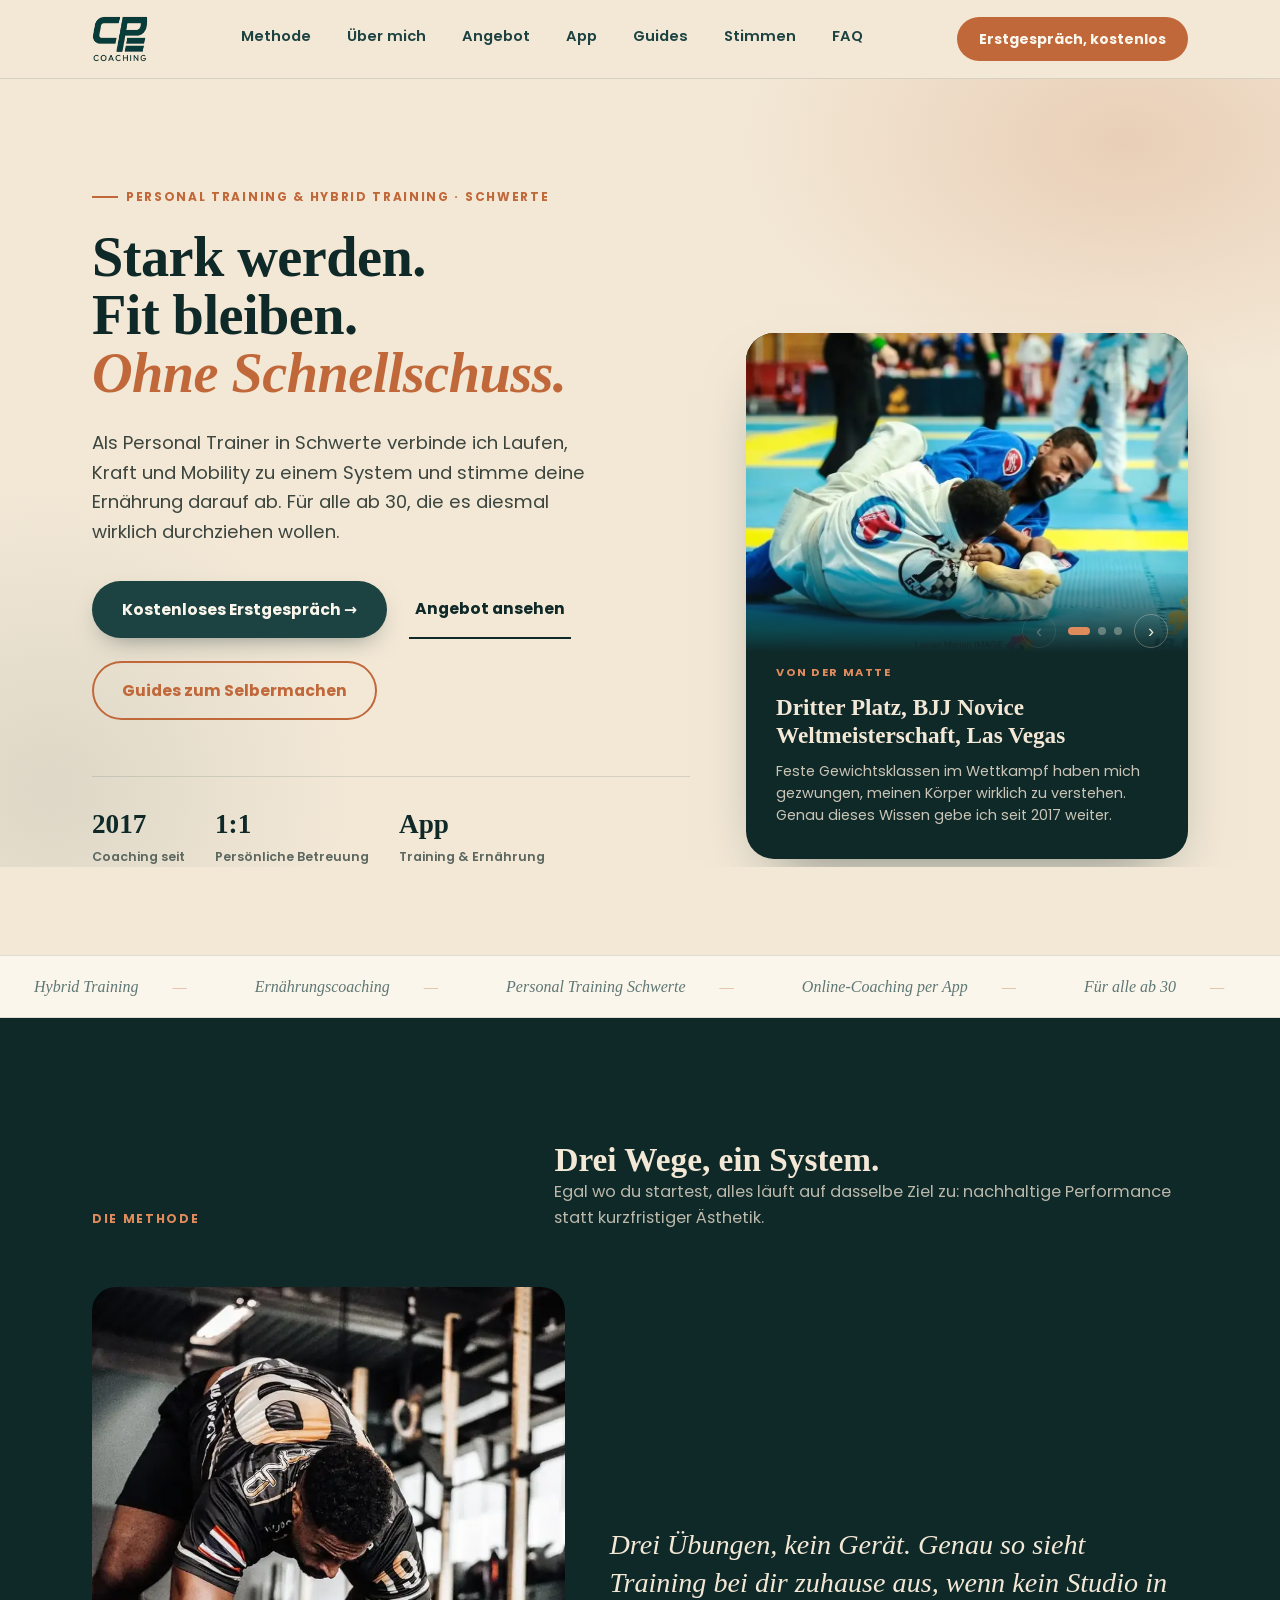
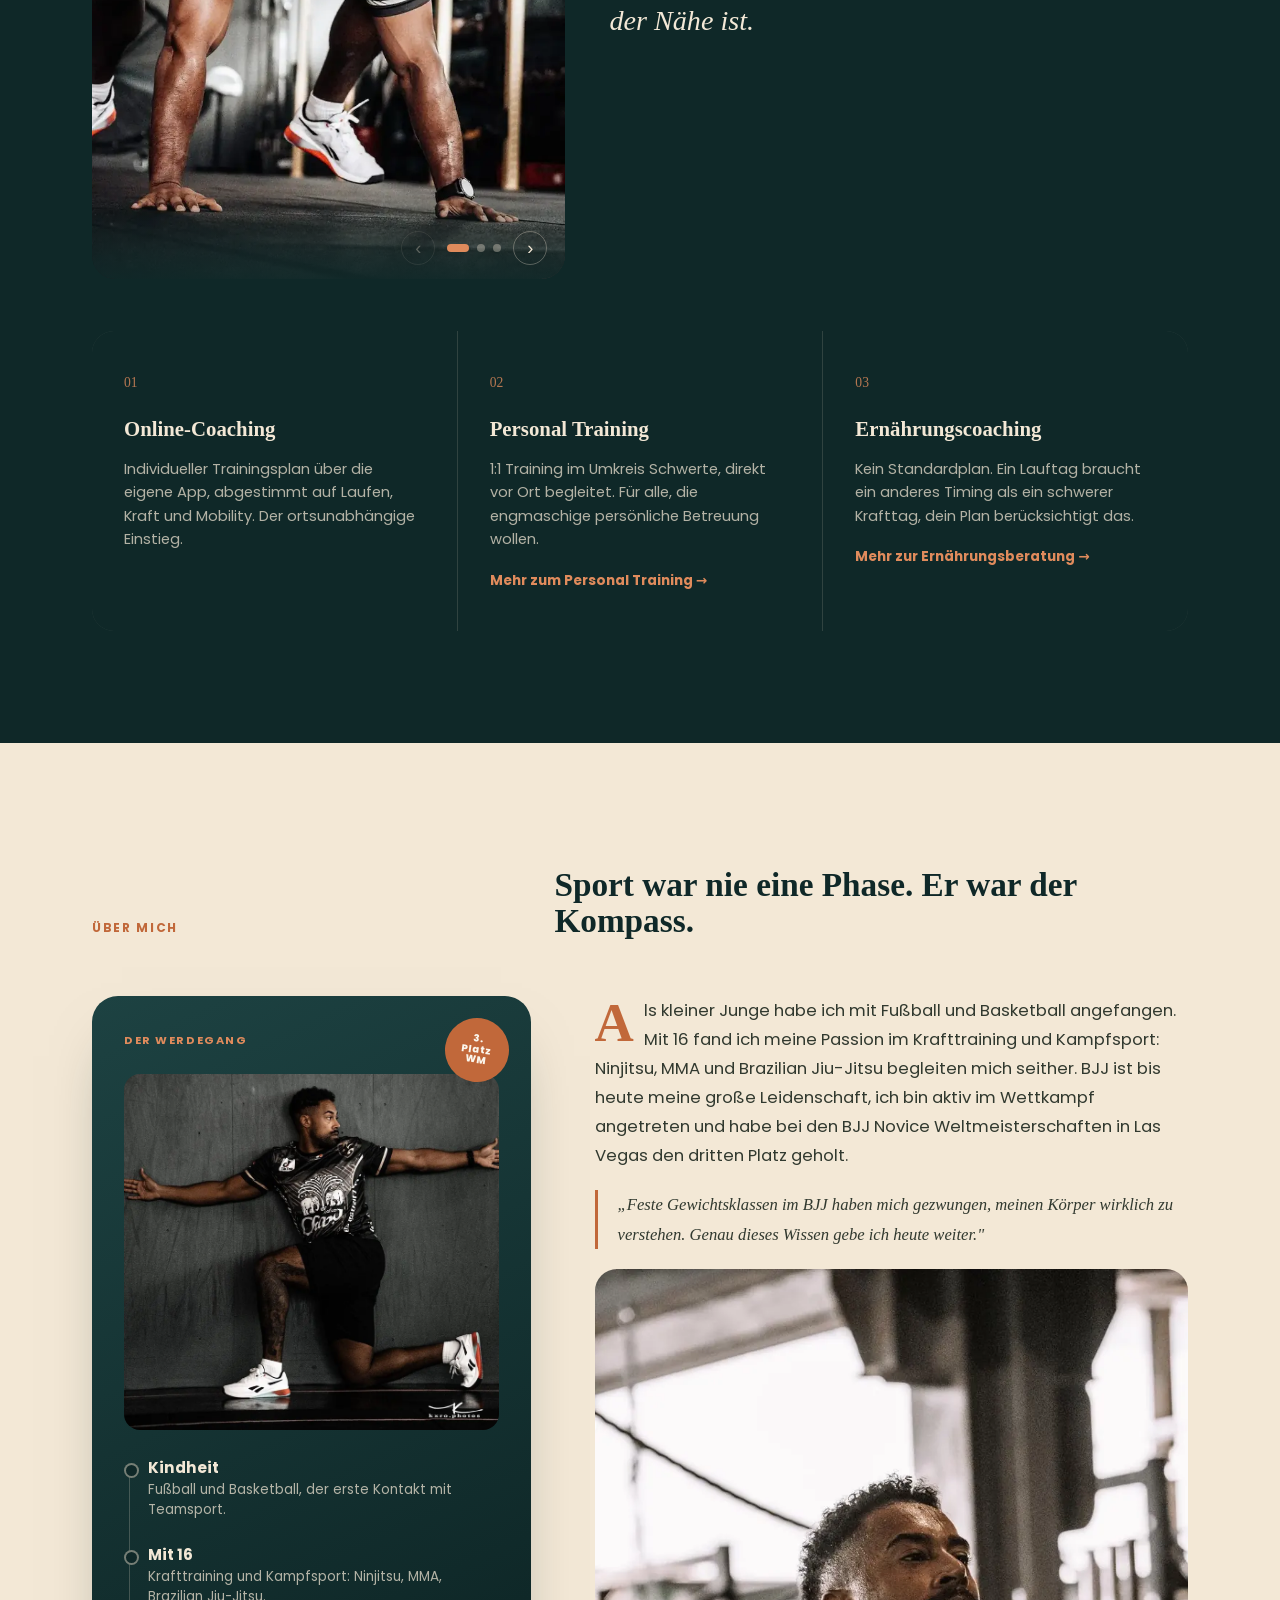
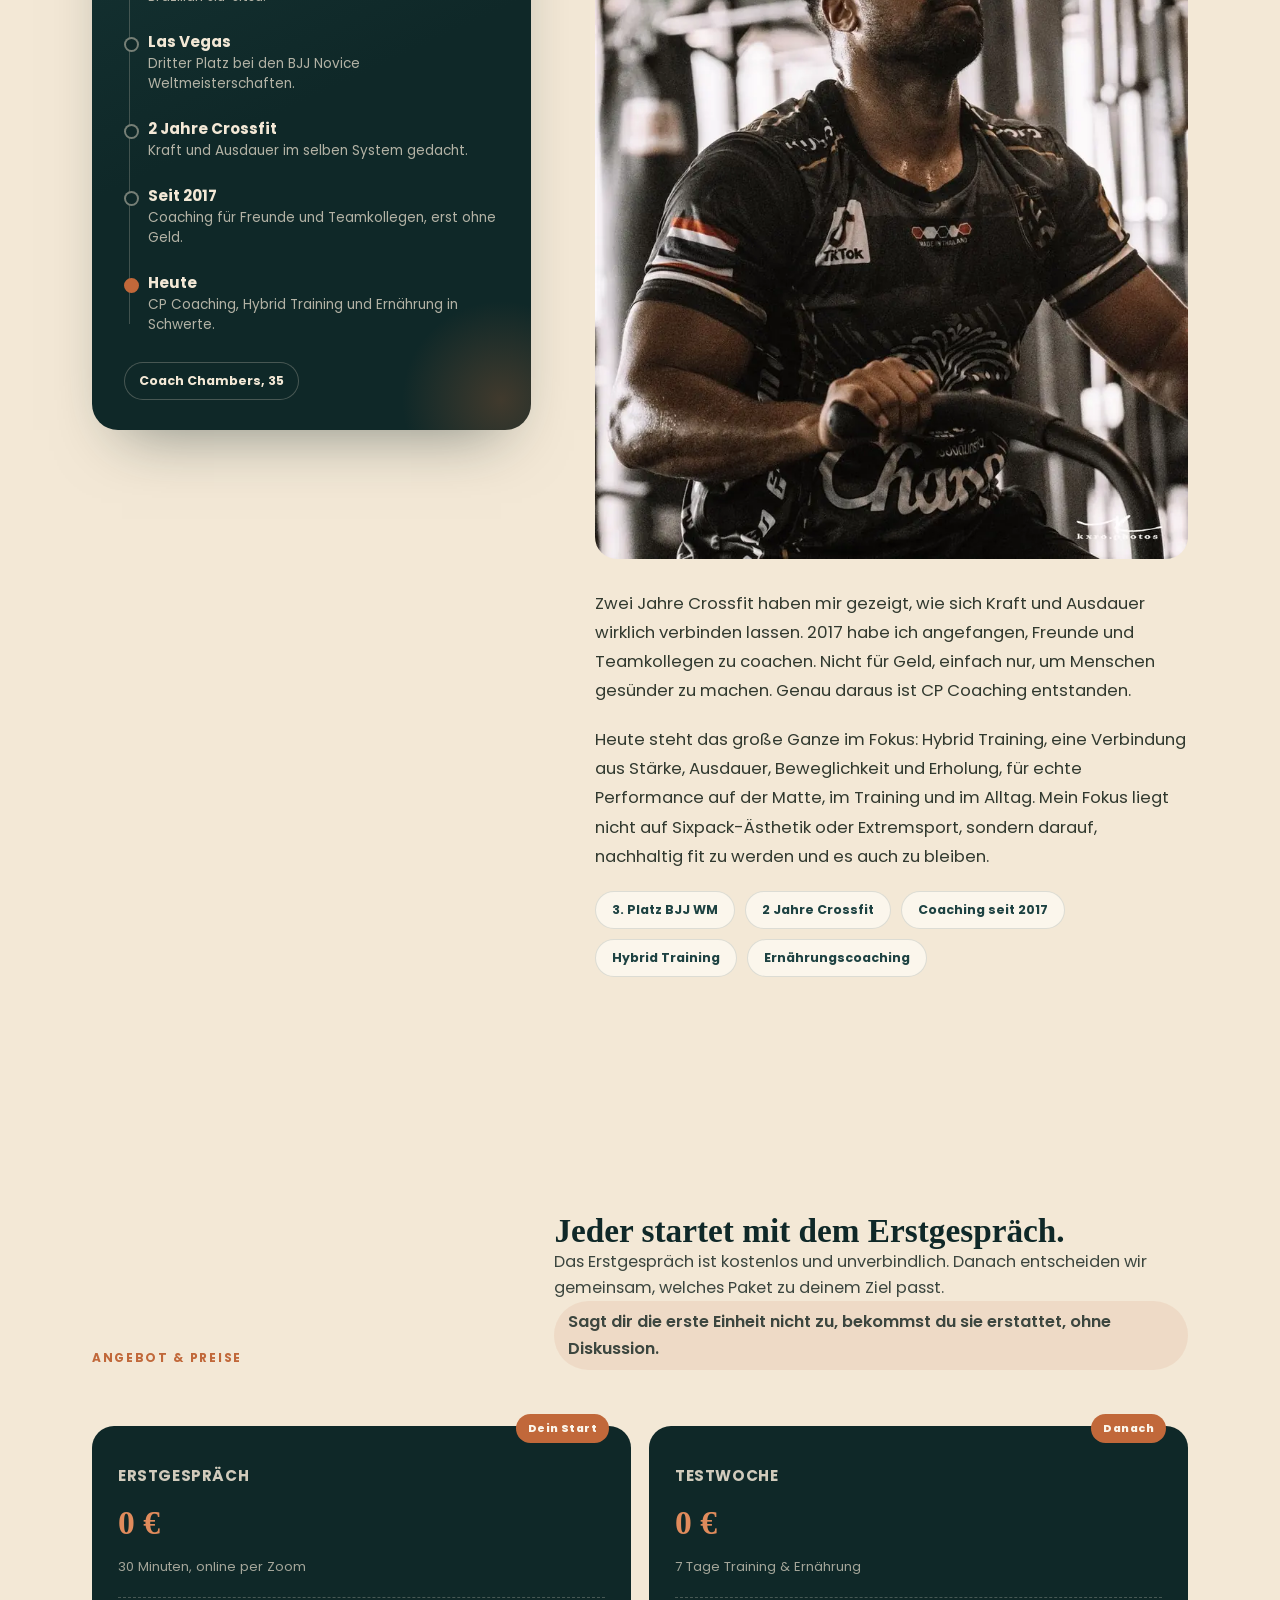
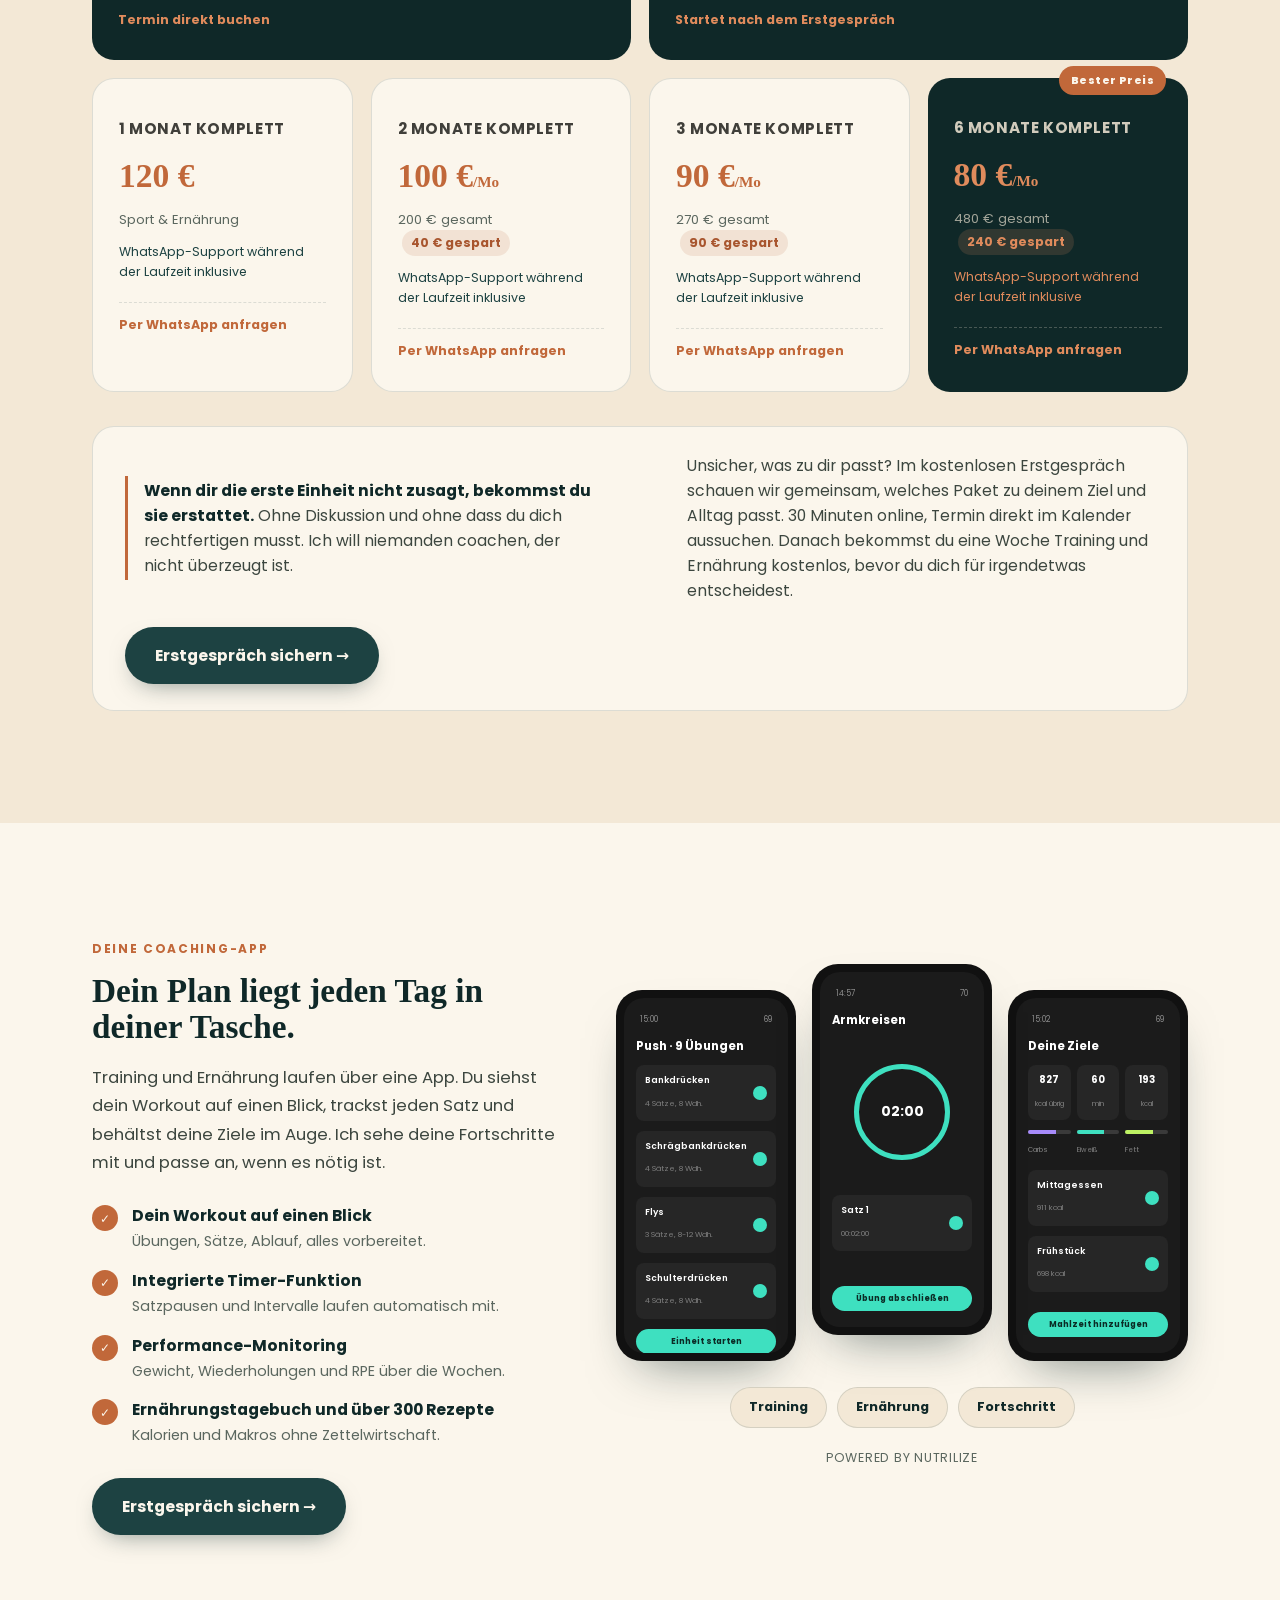
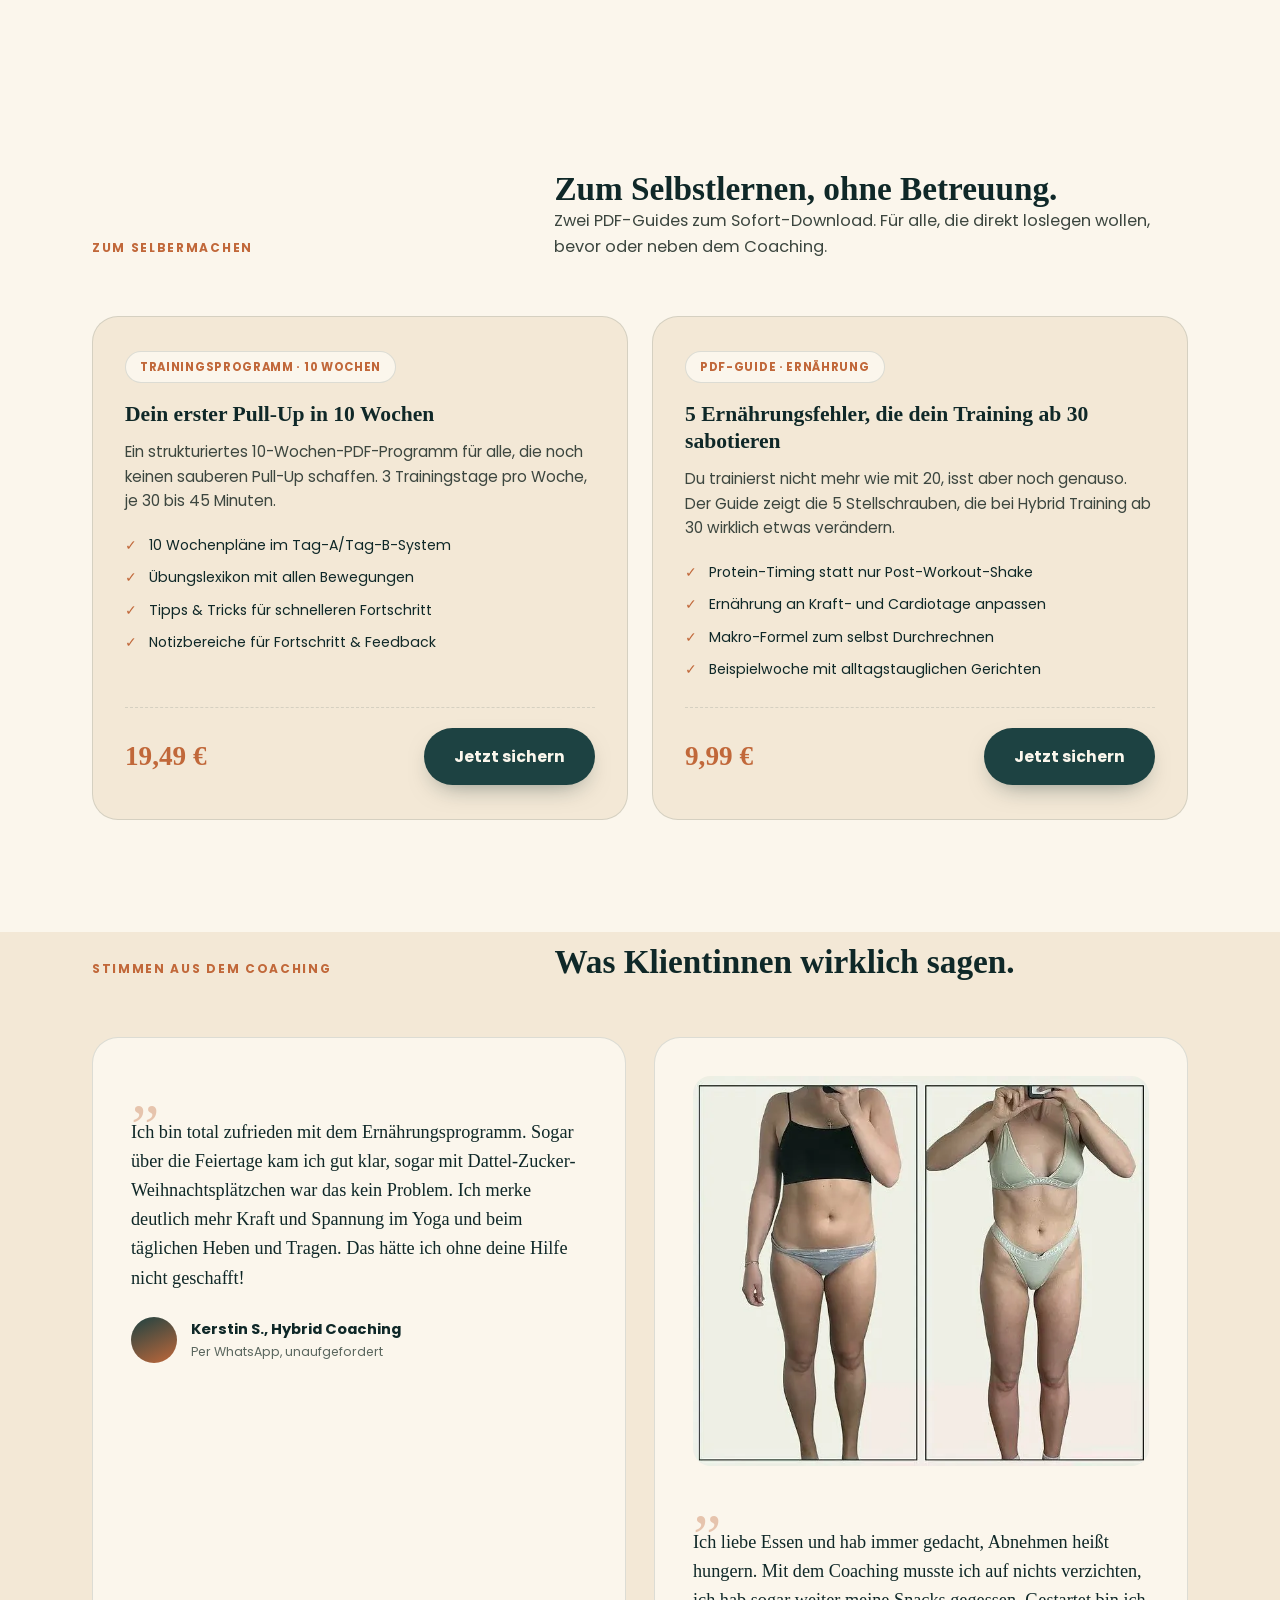
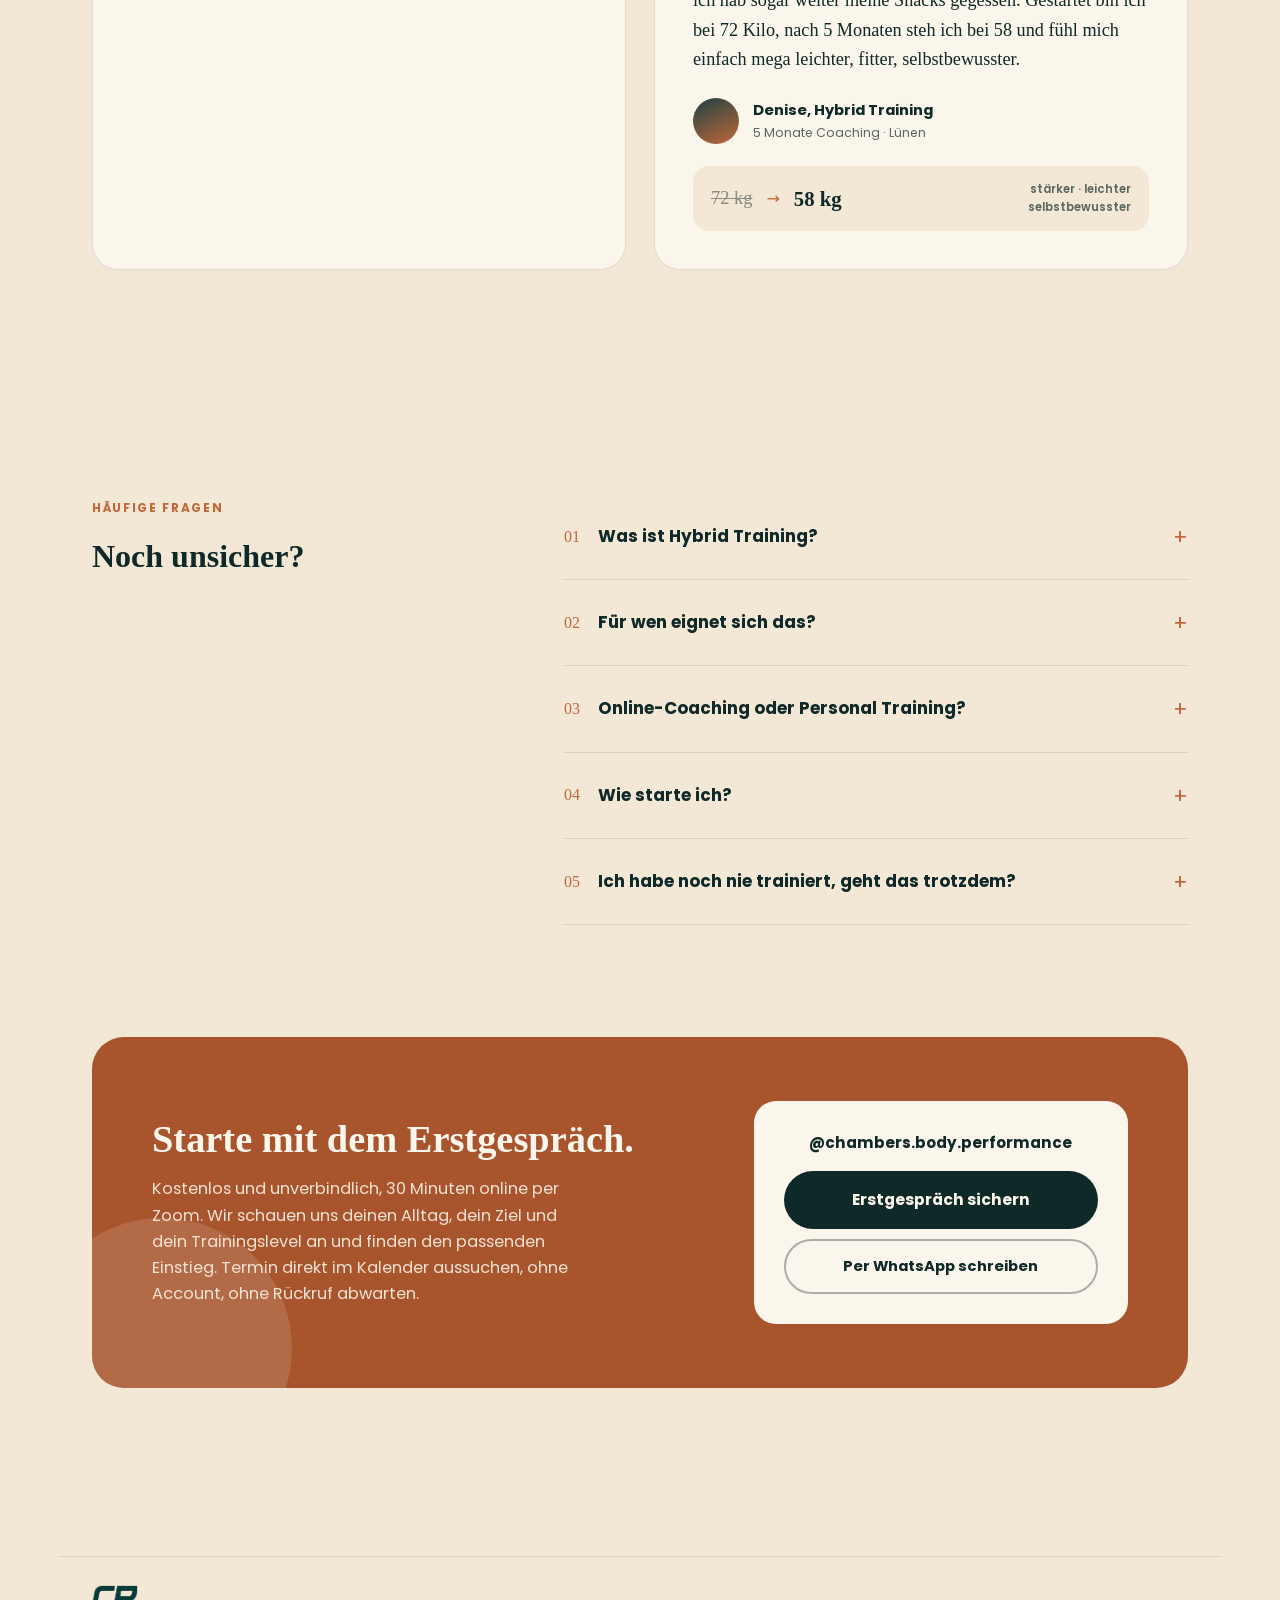
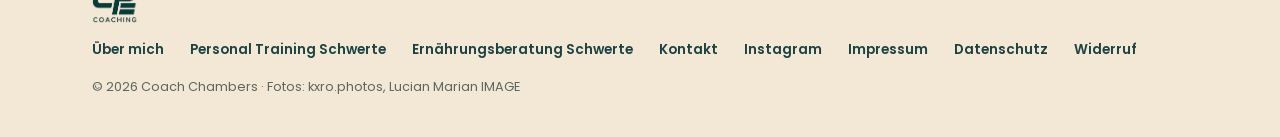
==== commit 9fef293f: "Offers: WhatsApp-Support als Bonus in den vier Coaching-Paketen sichtbar gemacht" ====
--- a/index.html
+++ b/index.html
@@ -24,8 +24,8 @@
   <meta name="twitter:title" content="Personal Trainer Schwerte | Hybrid Training &amp; Ernährung">
   <meta name="twitter:description" content="Laufen, Kraft und Mobility in einem System, dazu Ernährungscoaching. Für alle ab 30. Erstgespräch kostenlos.">
   <meta name="twitter:image" content="https://coach-chambers.de/images/og/og-coach-chambers.png">
-  <link rel="stylesheet" href="css/fonts.css?v=20260824a">
-  <link rel="stylesheet" href="css/style.css?v=20260824a">
+  <link rel="stylesheet" href="css/fonts.css?v=20260824b">
+  <link rel="stylesheet" href="css/style.css?v=20260824b">
   <script type="application/ld+json">
   {
     "@context": "https://schema.org",
@@ -552,18 +552,21 @@
             <h3>1 Monat Komplett</h3>
             <div class="price">120&nbsp;€</div>
             <div class="price-detail">Sport &amp; Ernährung</div>
+            <span class="perk">WhatsApp-Support während der Laufzeit inklusive</span>
             <span class="dm-hint">Per WhatsApp anfragen</span>
           </a>
           <a class="price-card" data-package="2 Monate Komplett" href="https://wa.me/4915233956300?text=Hallo%20Coach%20Chambers%2C%20ich%20interessiere%20mich%20f%C3%BCr%20das%20Komplettpaket%20%C3%BCber%202%20Monate.%20Wie%20l%C3%A4uft%20der%20Start%20ab%3F" target="_blank" rel="noopener">
             <h3>2 Monate Komplett</h3>
             <div class="price">100&nbsp;€<small>/Mo</small></div>
             <div class="price-detail">200&nbsp;€ gesamt <b class="spar">40&nbsp;€ gespart</b></div>
+            <span class="perk">WhatsApp-Support während der Laufzeit inklusive</span>
             <span class="dm-hint">Per WhatsApp anfragen</span>
           </a>
           <a class="price-card" data-package="3 Monate Komplett" href="https://wa.me/4915233956300?text=Hallo%20Coach%20Chambers%2C%20ich%20interessiere%20mich%20f%C3%BCr%20das%20Komplettpaket%20%C3%BCber%203%20Monate.%20Wie%20l%C3%A4uft%20der%20Start%20ab%3F" target="_blank" rel="noopener">
             <h3>3 Monate Komplett</h3>
             <div class="price">90&nbsp;€<small>/Mo</small></div>
             <div class="price-detail">270&nbsp;€ gesamt <b class="spar">90&nbsp;€ gespart</b></div>
+            <span class="perk">WhatsApp-Support während der Laufzeit inklusive</span>
             <span class="dm-hint">Per WhatsApp anfragen</span>
           </a>
           <a class="price-card feat" data-package="6 Monate Komplett" href="https://wa.me/4915233956300?text=Hallo%20Coach%20Chambers%2C%20ich%20interessiere%20mich%20f%C3%BCr%20das%20Komplettpaket%20%C3%BCber%206%20Monate.%20Wie%20l%C3%A4uft%20der%20Start%20ab%3F" target="_blank" rel="noopener">
@@ -571,6 +574,7 @@
             <h3>6 Monate Komplett</h3>
             <div class="price">80&nbsp;€<small>/Mo</small></div>
             <div class="price-detail">480&nbsp;€ gesamt <b class="spar">240&nbsp;€ gespart</b></div>
+            <span class="perk">WhatsApp-Support während der Laufzeit inklusive</span>
             <span class="dm-hint">Per WhatsApp anfragen</span>
           </a>
         </div>
@@ -802,7 +806,7 @@
     </div>
   </footer>
 
-  <script src="js/main.js?v=20260824a"></script>
+  <script src="js/main.js?v=20260824b"></script>
   <script data-goatcounter="https://coachchambers.goatcounter.com/count"
           async src="//gc.zgo.at/count.js"></script>
 </body>
--- a/css/style.css
+++ b/css/style.css
@@ -689,6 +689,15 @@
 .price-card .price small { font-size: 0.95rem; }
 .price-card .price-detail { font-size: 0.82rem; color: var(--muted); }
 
+.price-card .perk {
+  display: block;
+  margin-top: 6px;
+  font-size: 0.78rem;
+  color: var(--teal);
+}
+
+.price-card.feat .perk { color: var(--terracotta-light); }
+
 .price-card .dm-hint {
   margin-top: 14px;
   padding-top: 12px;
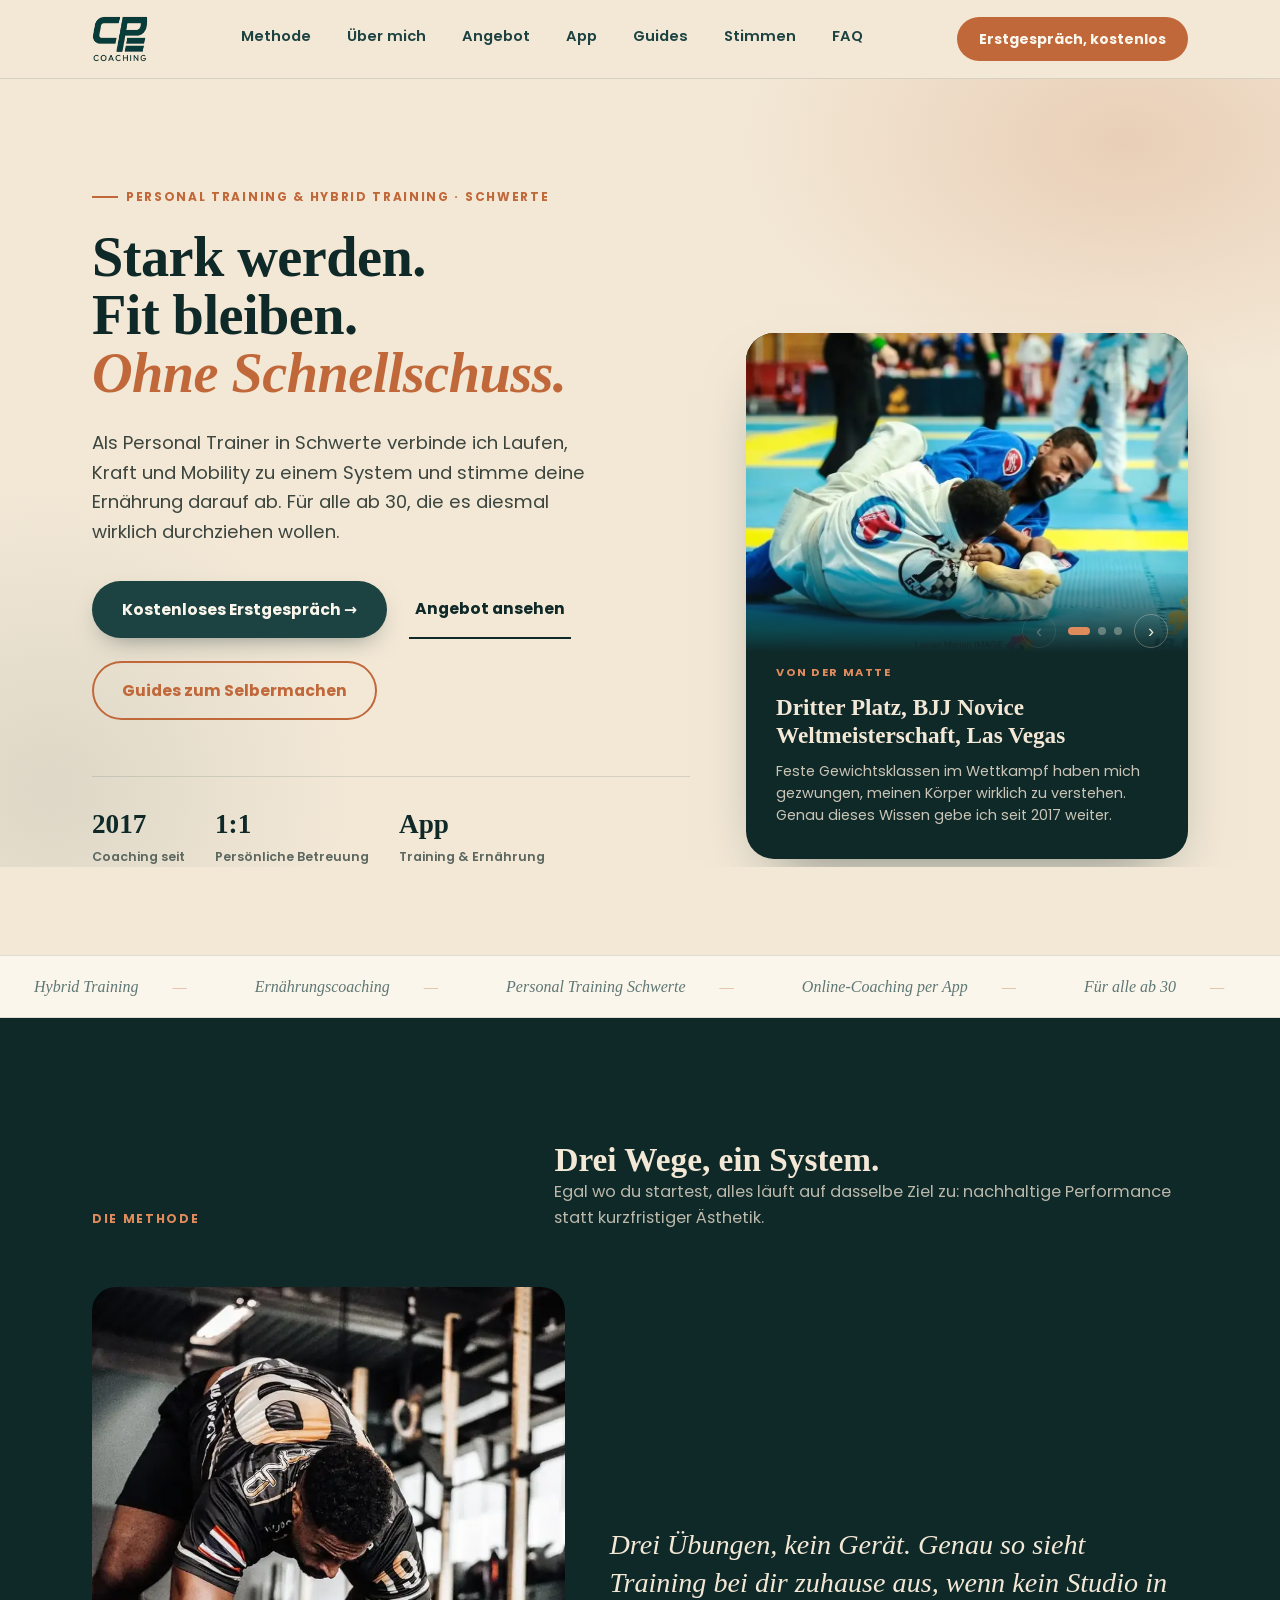
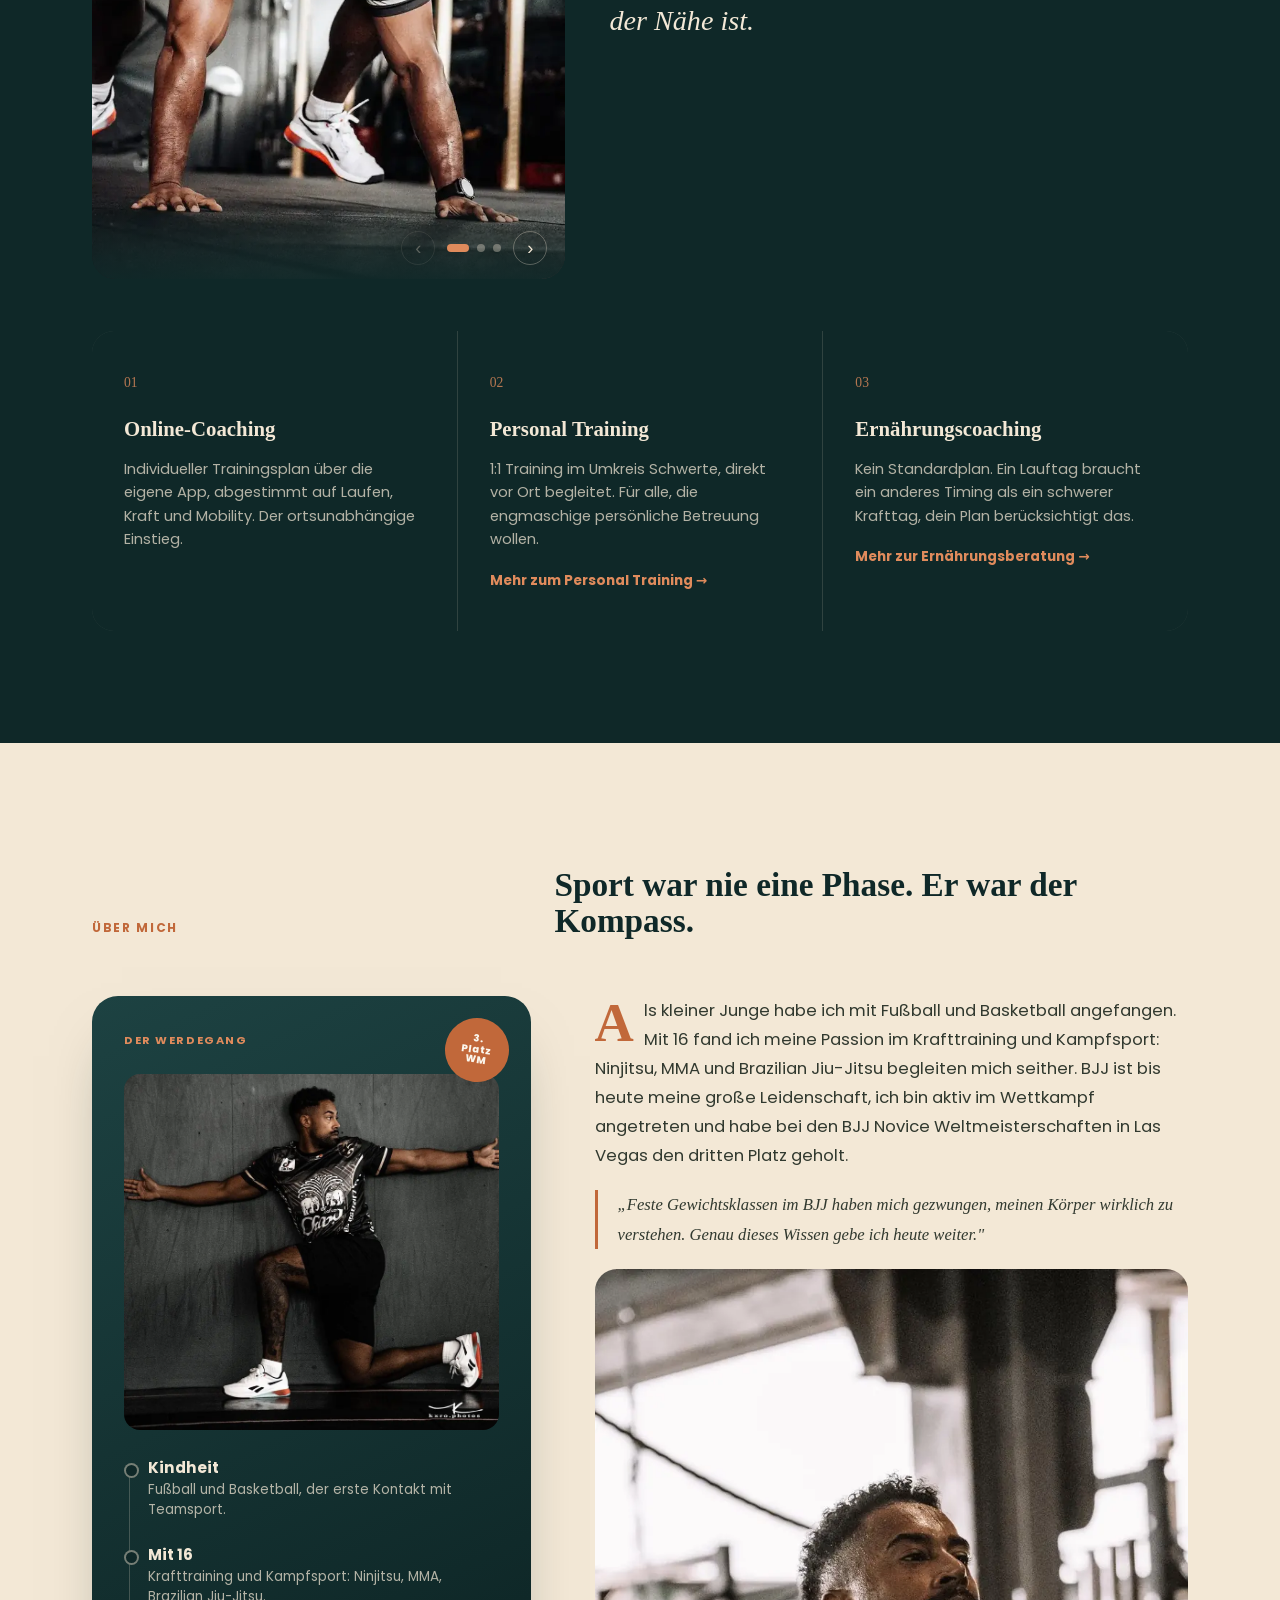
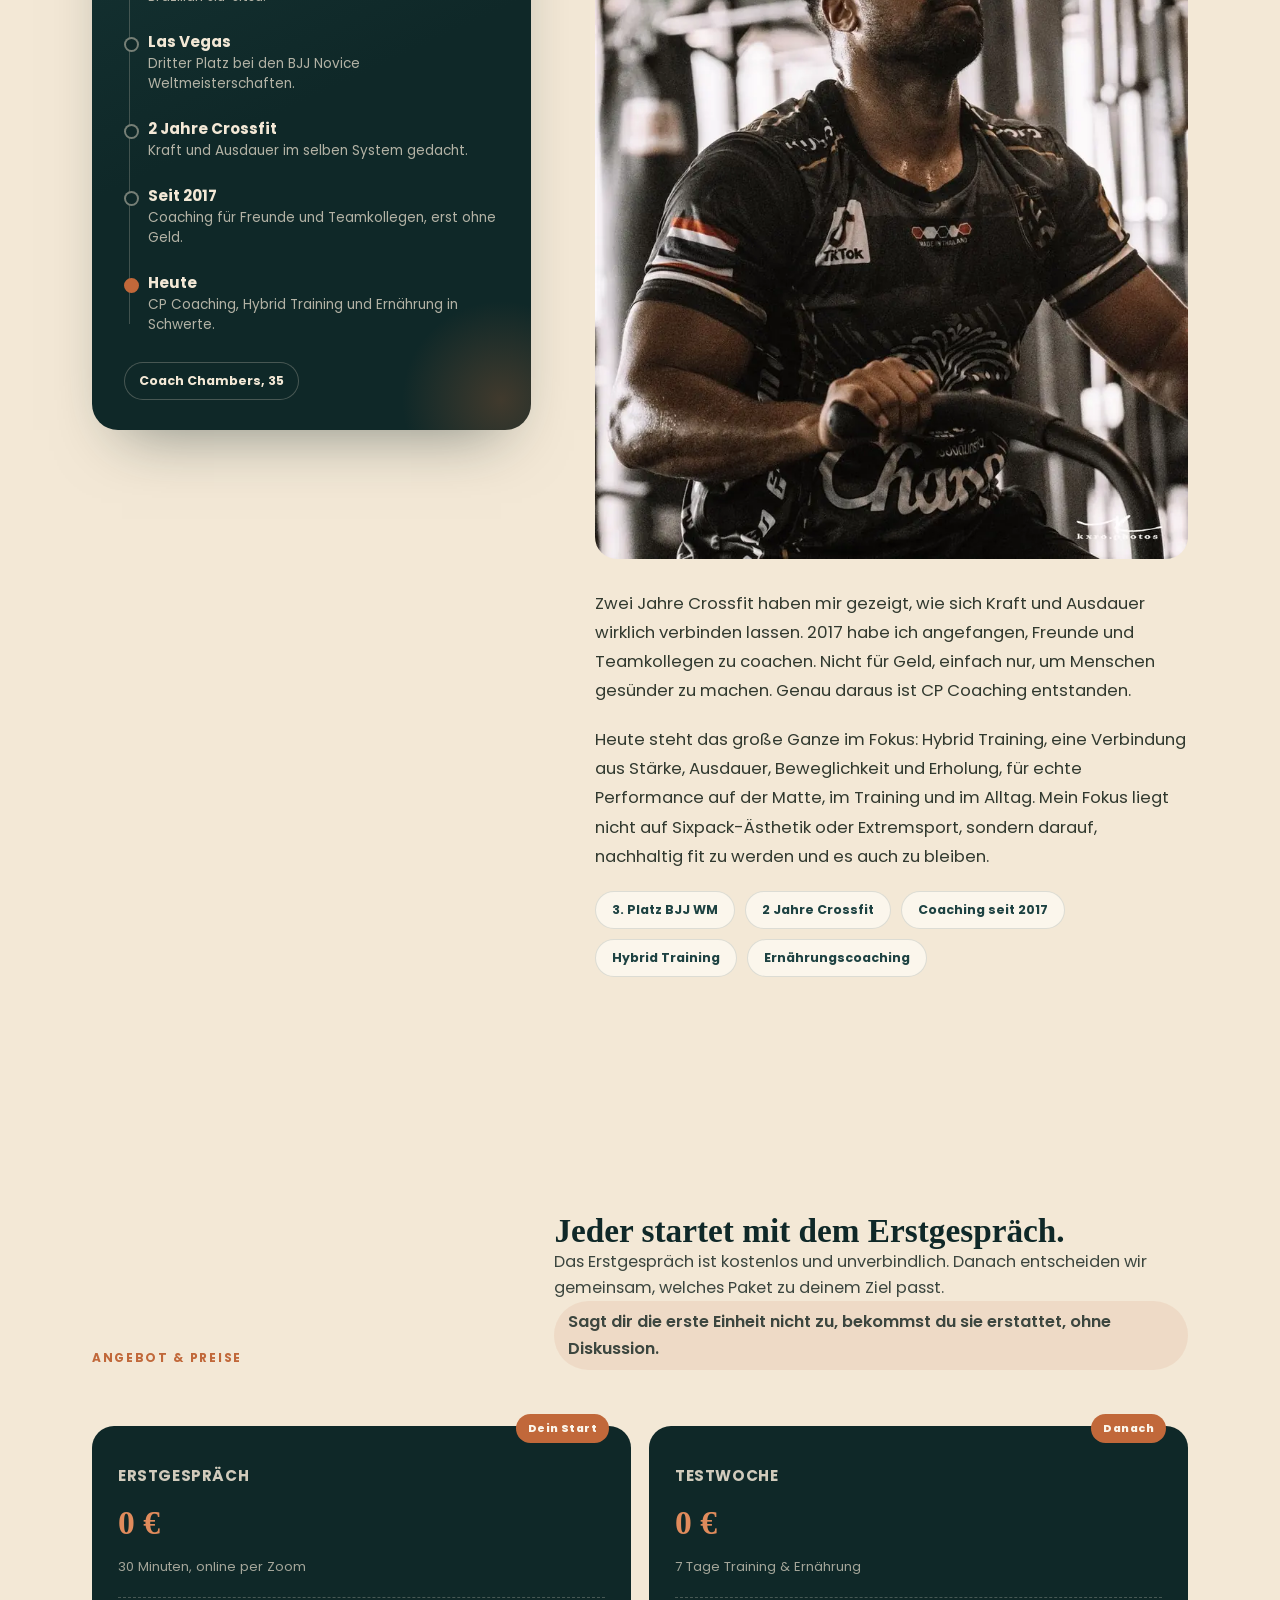
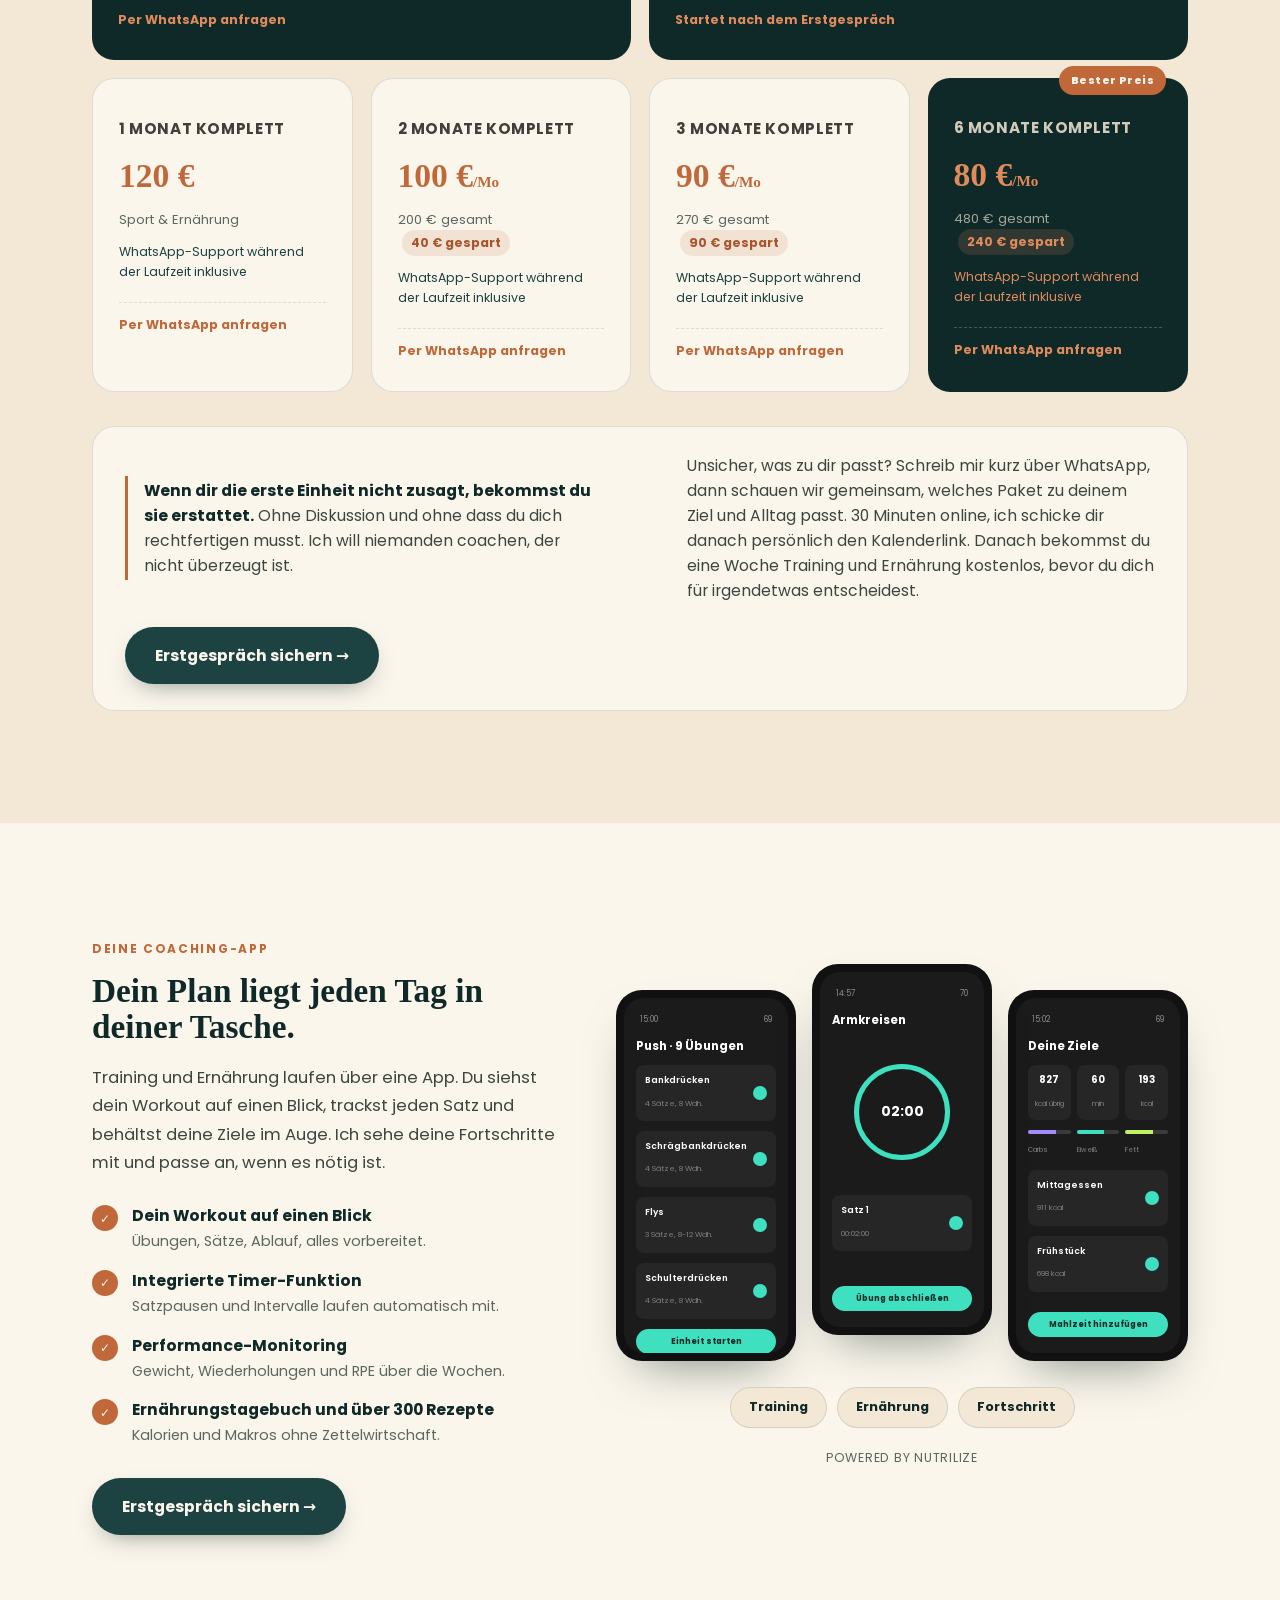
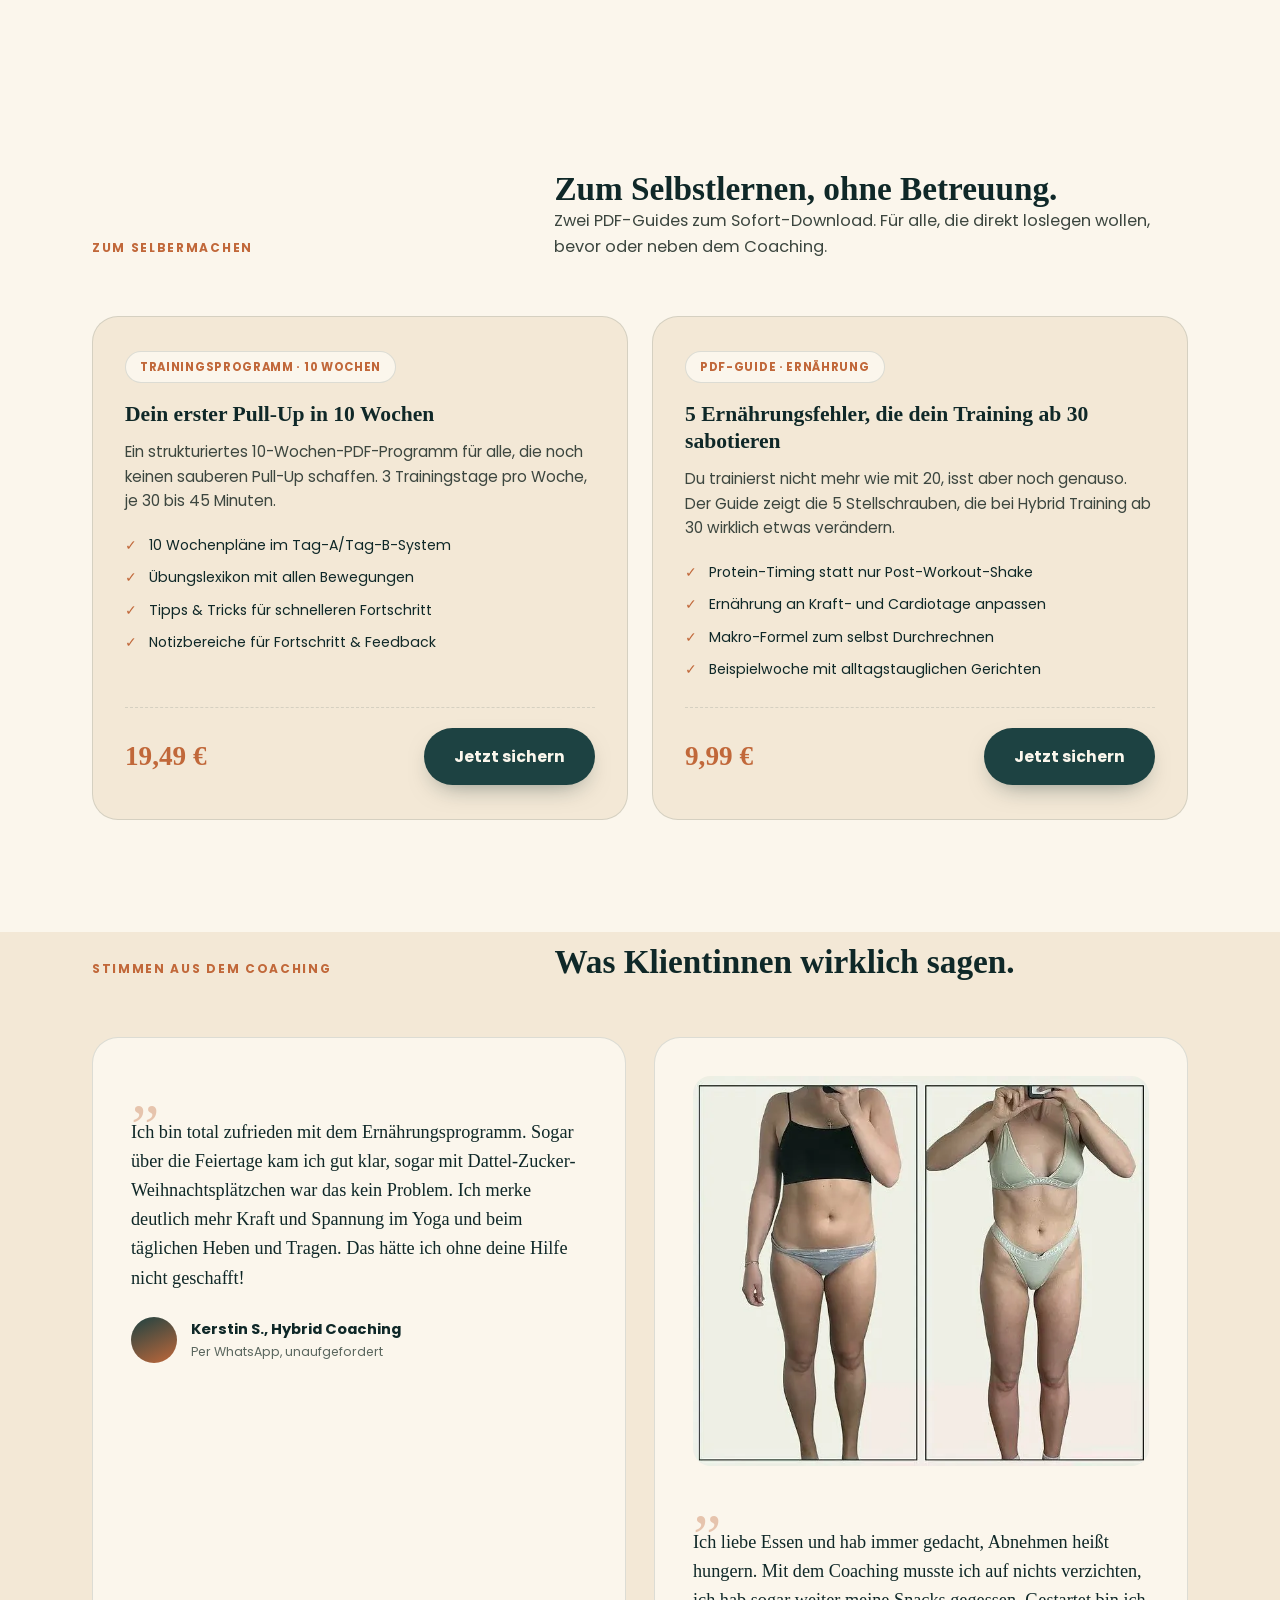
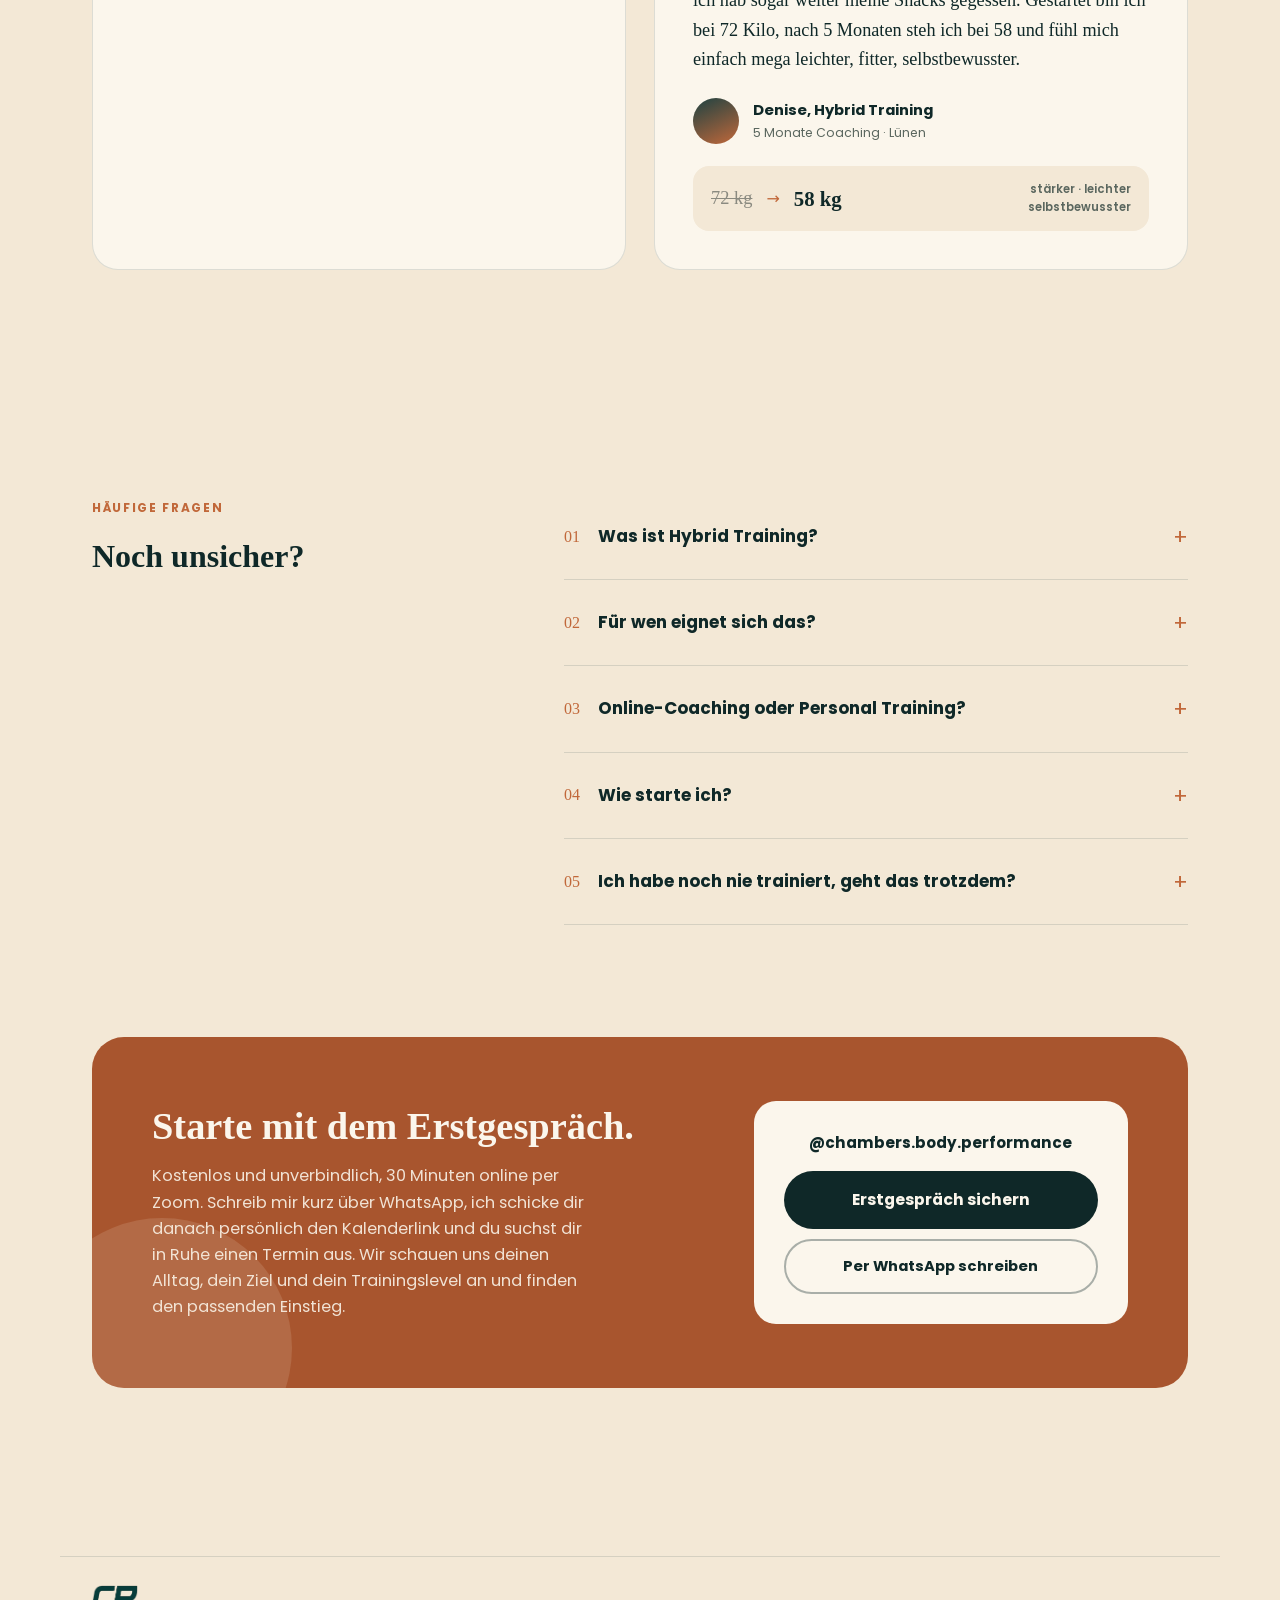
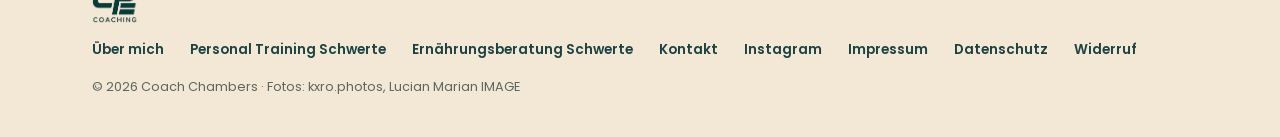
==== commit 3ad0c2d1: "Erstgespraech laeuft jetzt ueber WhatsApp statt Direktbuchung, Coach fuehrt den Erstkontakt persoenl" ====
--- a/index.html
+++ b/index.html
@@ -76,7 +76,7 @@
           "@type": "Offer",
           "name": "Erstgespräch",
           "description": "Kostenloses und unverbindliches Erstgespräch zu Ziel, Alltag und Trainingslevel. 30 Minuten, online per Zoom, direkt online buchbar.",
-          "url": "https://portal.nutrilize.app/appointment/Dg7oV1jcnwQIzPyNgyOn",
+          "url": "https://wa.me/4915233956300?text=Hallo%20Coach%20Chambers%2C%20ich%20m%C3%B6chte%20gerne%20ein%20kostenloses%20Erstgespr%C3%A4ch%20vereinbaren.",
           "price": "0",
           "priceCurrency": "EUR",
           "availability": "https://schema.org/InStock"
@@ -85,7 +85,7 @@
           "@type": "Offer",
           "name": "Testwoche",
           "description": "Sieben Tage Training und Ernährung kostenlos zum Ausprobieren, im Anschluss an das Erstgespräch. Ohne Verpflichtung.",
-          "url": "https://portal.nutrilize.app/appointment/Dg7oV1jcnwQIzPyNgyOn",
+          "url": "https://wa.me/4915233956300?text=Hallo%20Coach%20Chambers%2C%20ich%20m%C3%B6chte%20gerne%20ein%20kostenloses%20Erstgespr%C3%A4ch%20vereinbaren.",
           "price": "0",
           "priceCurrency": "EUR",
           "availability": "https://schema.org/InStock"
@@ -214,7 +214,7 @@
         "name": "Wie starte ich beim Coaching?",
         "acceptedAnswer": {
           "@type": "Answer",
-          "text": "Jeder startet mit einem kostenlosen und unverbindlichen Erstgespräch. Es dauert 30 Minuten, findet online per Zoom statt und ist direkt online buchbar. Darin werden Alltag, Ziel und aktuelles Trainingslevel besprochen und gemeinsam das passende Paket ausgewählt."
+          "text": "Jeder startet mit einem kostenlosen und unverbindlichen Erstgespräch. Kurze Nachricht über WhatsApp genügt, danach schickt Coach Chambers persönlich den Link zum Kalender. Das Gespräch dauert 30 Minuten und findet online per Zoom statt. Darin werden Alltag, Ziel und aktuelles Trainingslevel besprochen und gemeinsam das passende Paket ausgewählt."
         }
       },
       {
@@ -372,7 +372,7 @@
       <button class="navtoggle" type="button" aria-label="Menü öffnen" aria-expanded="false" aria-controls="hauptmenue">
         <span></span><span></span><span></span>
       </button>
-      <a class="navcta" href="https://portal.nutrilize.app/appointment/Dg7oV1jcnwQIzPyNgyOn" target="_blank" rel="noopener">Erstgespräch<span class="ctalang">, kostenlos</span></a>
+      <a class="navcta" href="https://wa.me/4915233956300?text=Hallo%20Coach%20Chambers%2C%20ich%20m%C3%B6chte%20gerne%20ein%20kostenloses%20Erstgespr%C3%A4ch%20vereinbaren." target="_blank" rel="noopener">Erstgespräch<span class="ctalang">, kostenlos</span></a>
     </div>
   </header>
 
@@ -386,7 +386,7 @@
           <h1>Stark werden.<br>Fit bleiben.<br><em>Ohne Schnellschuss.</em></h1>
           <p class="lede">Als Personal Trainer in Schwerte verbinde ich Laufen, Kraft und Mobility zu einem System und stimme deine Ernährung darauf ab. Für alle ab 30, die es diesmal wirklich durchziehen wollen.</p>
           <div class="hero-actions">
-            <a class="btn" href="https://portal.nutrilize.app/appointment/Dg7oV1jcnwQIzPyNgyOn" target="_blank" rel="noopener">Kostenloses Erstgespräch &rarr;</a>
+            <a class="btn" href="https://wa.me/4915233956300?text=Hallo%20Coach%20Chambers%2C%20ich%20m%C3%B6chte%20gerne%20ein%20kostenloses%20Erstgespr%C3%A4ch%20vereinbaren." target="_blank" rel="noopener">Kostenloses Erstgespräch &rarr;</a>
             <a class="btn alt" href="#pricing">Angebot ansehen</a>
             <a class="btn guides-cta" href="#guides">Guides zum Selbermachen</a>
           </div>
@@ -531,14 +531,14 @@
         </div>
 
         <div class="pricing-grid">
-          <a class="price-card feat" data-package="Erstgespräch" href="https://portal.nutrilize.app/appointment/Dg7oV1jcnwQIzPyNgyOn" target="_blank" rel="noopener">
+          <a class="price-card feat" data-package="Erstgespräch" href="https://wa.me/4915233956300?text=Hallo%20Coach%20Chambers%2C%20ich%20m%C3%B6chte%20gerne%20ein%20kostenloses%20Erstgespr%C3%A4ch%20vereinbaren." target="_blank" rel="noopener">
             <span class="flag">Dein Start</span>
             <h3>Erstgespräch</h3>
             <div class="price">0&nbsp;€</div>
             <div class="price-detail">30 Minuten, online per Zoom</div>
-            <span class="dm-hint">Termin direkt buchen</span>
+            <span class="dm-hint">Per WhatsApp anfragen</span>
           </a>
-          <a class="price-card feat" data-package="Testwoche" href="https://portal.nutrilize.app/appointment/Dg7oV1jcnwQIzPyNgyOn" target="_blank" rel="noopener">
+          <a class="price-card feat" data-package="Testwoche" href="https://wa.me/4915233956300?text=Hallo%20Coach%20Chambers%2C%20ich%20m%C3%B6chte%20gerne%20ein%20kostenloses%20Erstgespr%C3%A4ch%20vereinbaren." target="_blank" rel="noopener">
             <span class="flag">Danach</span>
             <h3>Testwoche</h3>
             <div class="price">0&nbsp;€</div>
@@ -581,8 +581,8 @@
 
         <div class="pricing-note">
           <p class="garantie"><b>Wenn dir die erste Einheit nicht zusagt, bekommst du sie erstattet.</b> Ohne Diskussion und ohne dass du dich rechtfertigen musst. Ich will niemanden coachen, der nicht überzeugt ist.</p>
-          <p>Unsicher, was zu dir passt? Im kostenlosen Erstgespräch schauen wir gemeinsam, welches Paket zu deinem Ziel und Alltag passt. 30 Minuten online, Termin direkt im Kalender aussuchen. Danach bekommst du eine Woche Training und Ernährung kostenlos, bevor du dich für irgendetwas entscheidest.</p>
-          <a class="btn" href="https://portal.nutrilize.app/appointment/Dg7oV1jcnwQIzPyNgyOn" target="_blank" rel="noopener">Erstgespräch sichern &rarr;</a>
+          <p>Unsicher, was zu dir passt? Schreib mir kurz über WhatsApp, dann schauen wir gemeinsam, welches Paket zu deinem Ziel und Alltag passt. 30 Minuten online, ich schicke dir danach persönlich den Kalenderlink. Danach bekommst du eine Woche Training und Ernährung kostenlos, bevor du dich für irgendetwas entscheidest.</p>
+          <a class="btn" href="https://wa.me/4915233956300?text=Hallo%20Coach%20Chambers%2C%20ich%20m%C3%B6chte%20gerne%20ein%20kostenloses%20Erstgespr%C3%A4ch%20vereinbaren." target="_blank" rel="noopener">Erstgespräch sichern &rarr;</a>
         </div>
       </div>
     </section>
@@ -600,7 +600,7 @@
               <div class="app-feat"><span class="tick">&check;</span><div><b>Performance-Monitoring</b><span>Gewicht, Wiederholungen und RPE über die Wochen.</span></div></div>
               <div class="app-feat"><span class="tick">&check;</span><div><b>Ernährungstagebuch und über 300 Rezepte</b><span>Kalorien und Makros ohne Zettelwirtschaft.</span></div></div>
             </div>
-            <a class="btn" href="https://portal.nutrilize.app/appointment/Dg7oV1jcnwQIzPyNgyOn" target="_blank" rel="noopener">Erstgespräch sichern &rarr;</a>
+            <a class="btn" href="https://wa.me/4915233956300?text=Hallo%20Coach%20Chambers%2C%20ich%20m%C3%B6chte%20gerne%20ein%20kostenloses%20Erstgespr%C3%A4ch%20vereinbaren." target="_blank" rel="noopener">Erstgespräch sichern &rarr;</a>
           </div>
           <div>
             <div class="app-shots" aria-hidden="true">
@@ -758,7 +758,7 @@
             </details>
             <details class="faq-item">
               <summary><span class="qn">04</span>Wie starte ich?</summary>
-              <p>Jeder startet mit dem kostenlosen Erstgespräch: 30 Minuten online per Zoom. Du suchst dir den Termin direkt im Kalender aus, ein Account ist dafür nicht nötig. Wir schauen uns deinen Alltag, dein Ziel und dein Trainingslevel an. Danach bekommst du eine Woche Training und Ernährung kostenlos zum Ausprobieren, ohne Verpflichtung und ohne dass du vorher etwas buchen musst.</p>
+              <p>Jeder startet mit dem kostenlosen Erstgespräch: 30 Minuten online per Zoom. Du schreibst mir kurz über WhatsApp, dass du starten willst, ich schicke dir danach persönlich den Link zum Kalender, du suchst dir in Ruhe einen Termin aus. Wir schauen uns deinen Alltag, dein Ziel und dein Trainingslevel an. Danach bekommst du eine Woche Training und Ernährung kostenlos zum Ausprobieren, ohne Verpflichtung.</p>
             </details>
             <details class="faq-item">
               <summary><span class="qn">05</span>Ich habe noch nie trainiert, geht das trotzdem?</summary>
@@ -774,11 +774,11 @@
         <div class="contact">
           <div>
             <h2>Starte mit dem Erstgespräch.</h2>
-            <p>Kostenlos und unverbindlich, 30 Minuten online per Zoom. Wir schauen uns deinen Alltag, dein Ziel und dein Trainingslevel an und finden den passenden Einstieg. Termin direkt im Kalender aussuchen, ohne Account, ohne Rückruf abwarten.</p>
+            <p>Kostenlos und unverbindlich, 30 Minuten online per Zoom. Schreib mir kurz über WhatsApp, ich schicke dir danach persönlich den Kalenderlink und du suchst dir in Ruhe einen Termin aus. Wir schauen uns deinen Alltag, dein Ziel und dein Trainingslevel an und finden den passenden Einstieg.</p>
           </div>
           <div class="contact-cta">
             <div class="ig">@chambers.body.performance</div>
-            <a class="btn" href="https://portal.nutrilize.app/appointment/Dg7oV1jcnwQIzPyNgyOn" target="_blank" rel="noopener">Erstgespräch sichern</a>
+            <a class="btn" href="https://wa.me/4915233956300?text=Hallo%20Coach%20Chambers%2C%20ich%20m%C3%B6chte%20gerne%20ein%20kostenloses%20Erstgespr%C3%A4ch%20vereinbaren." target="_blank" rel="noopener">Erstgespräch sichern</a>
             <a class="btn wa" href="https://wa.me/4915233956300?text=Hallo%20Coach%20Chambers%2C%20ich%20habe%20eine%20Frage%20zum%20Coaching." target="_blank" rel="noopener">Per WhatsApp schreiben</a>
           </div>
         </div>
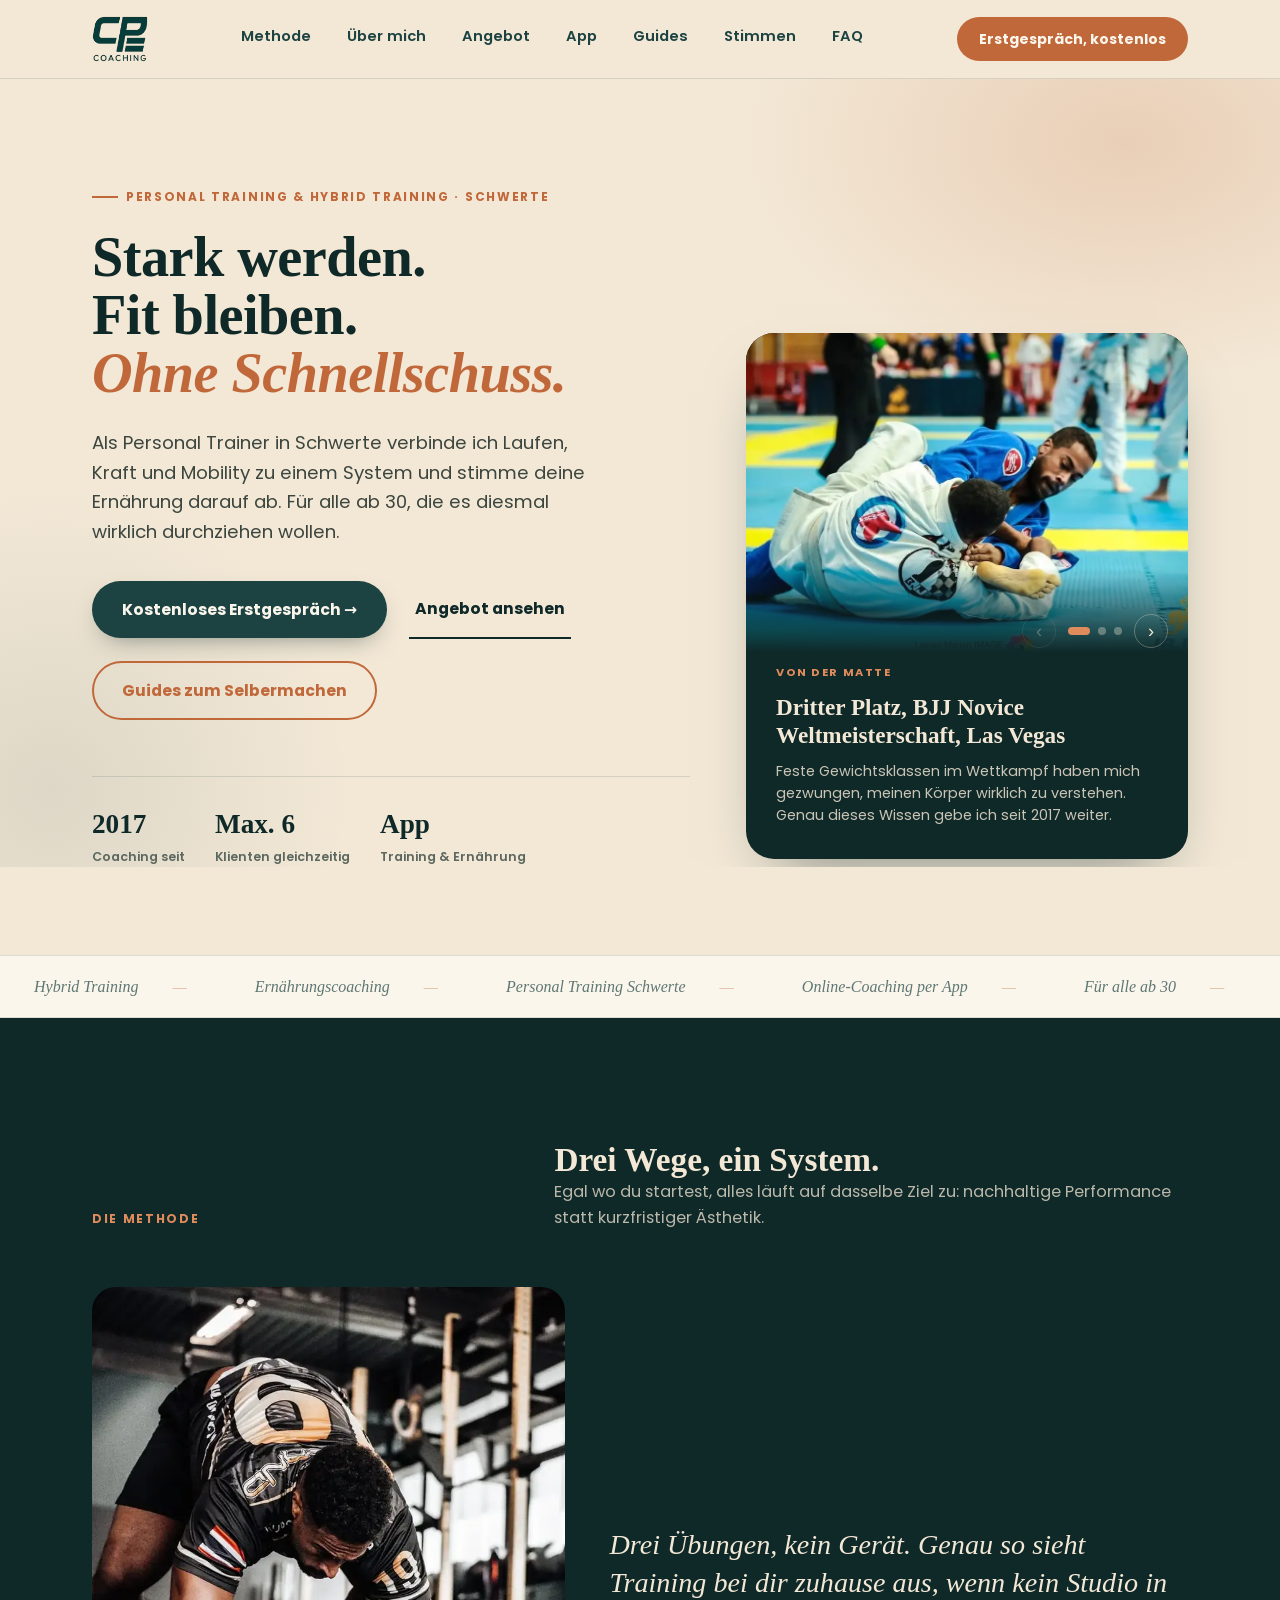
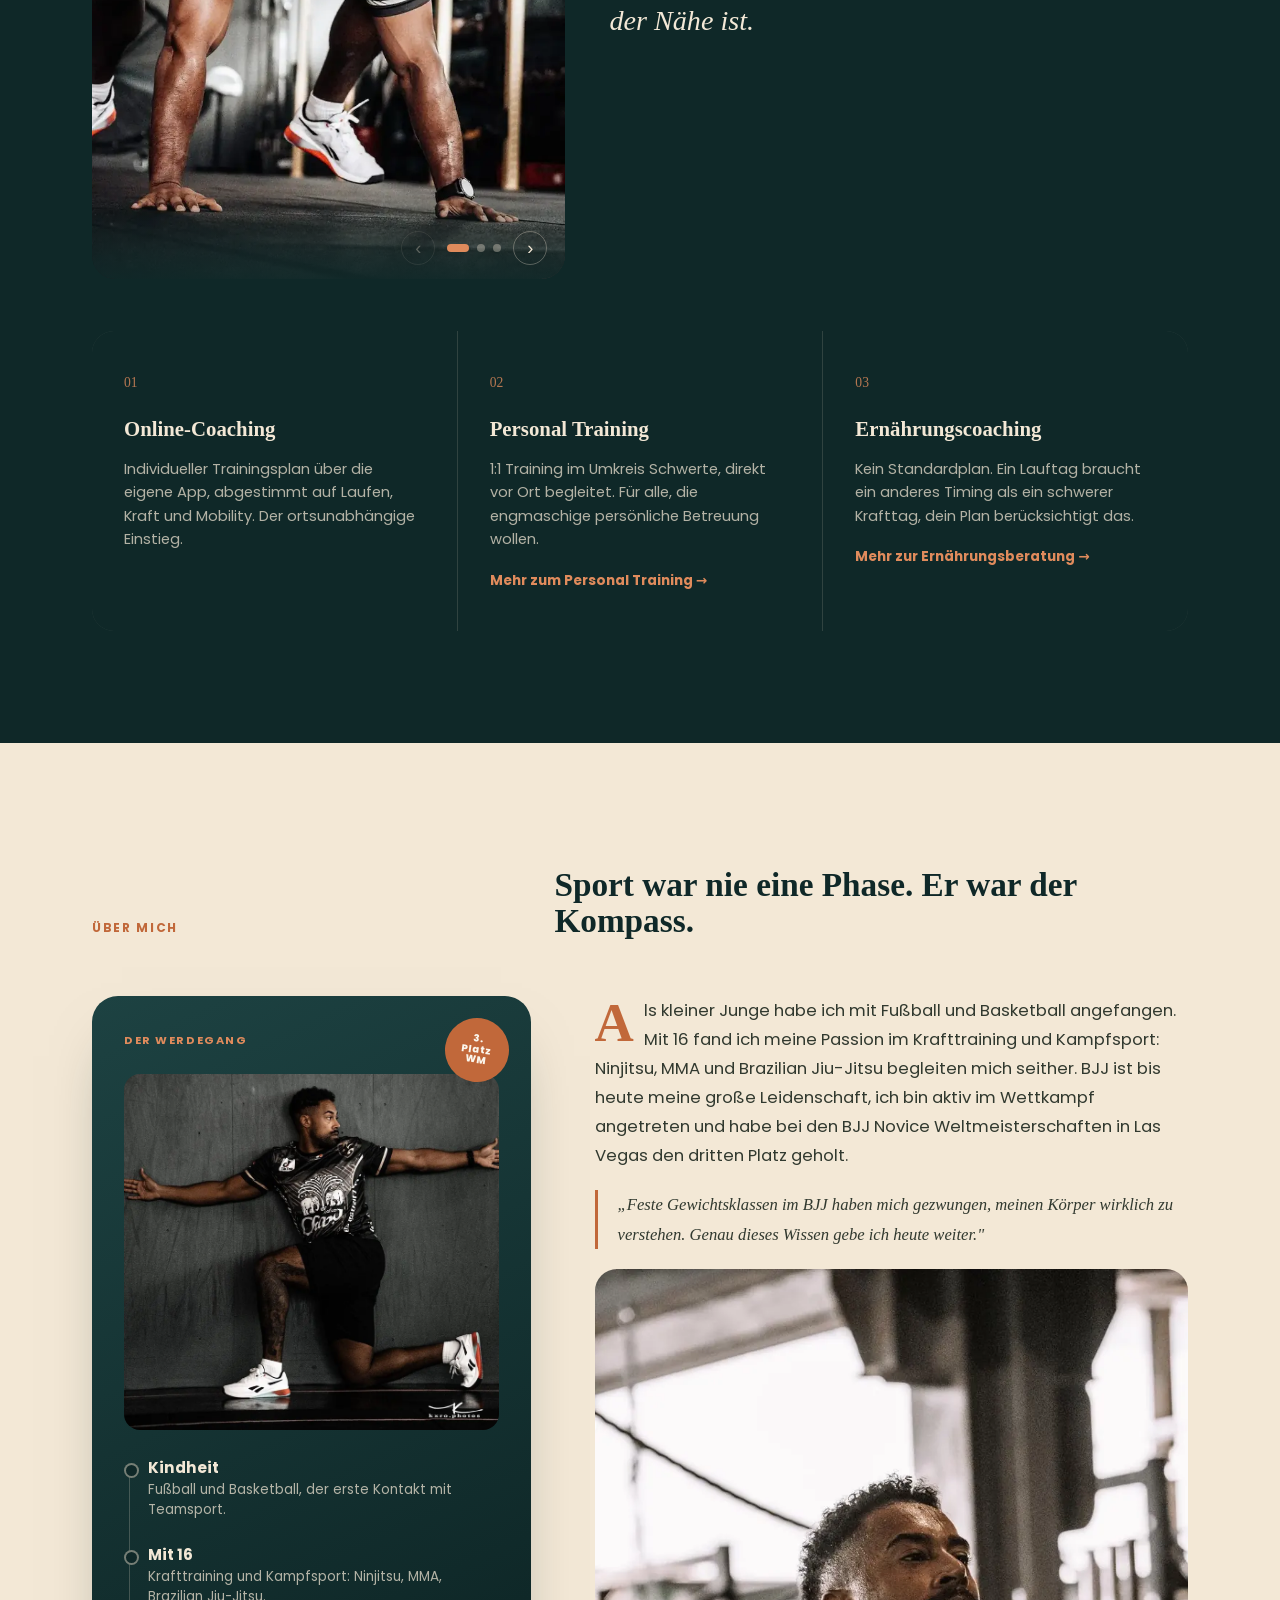
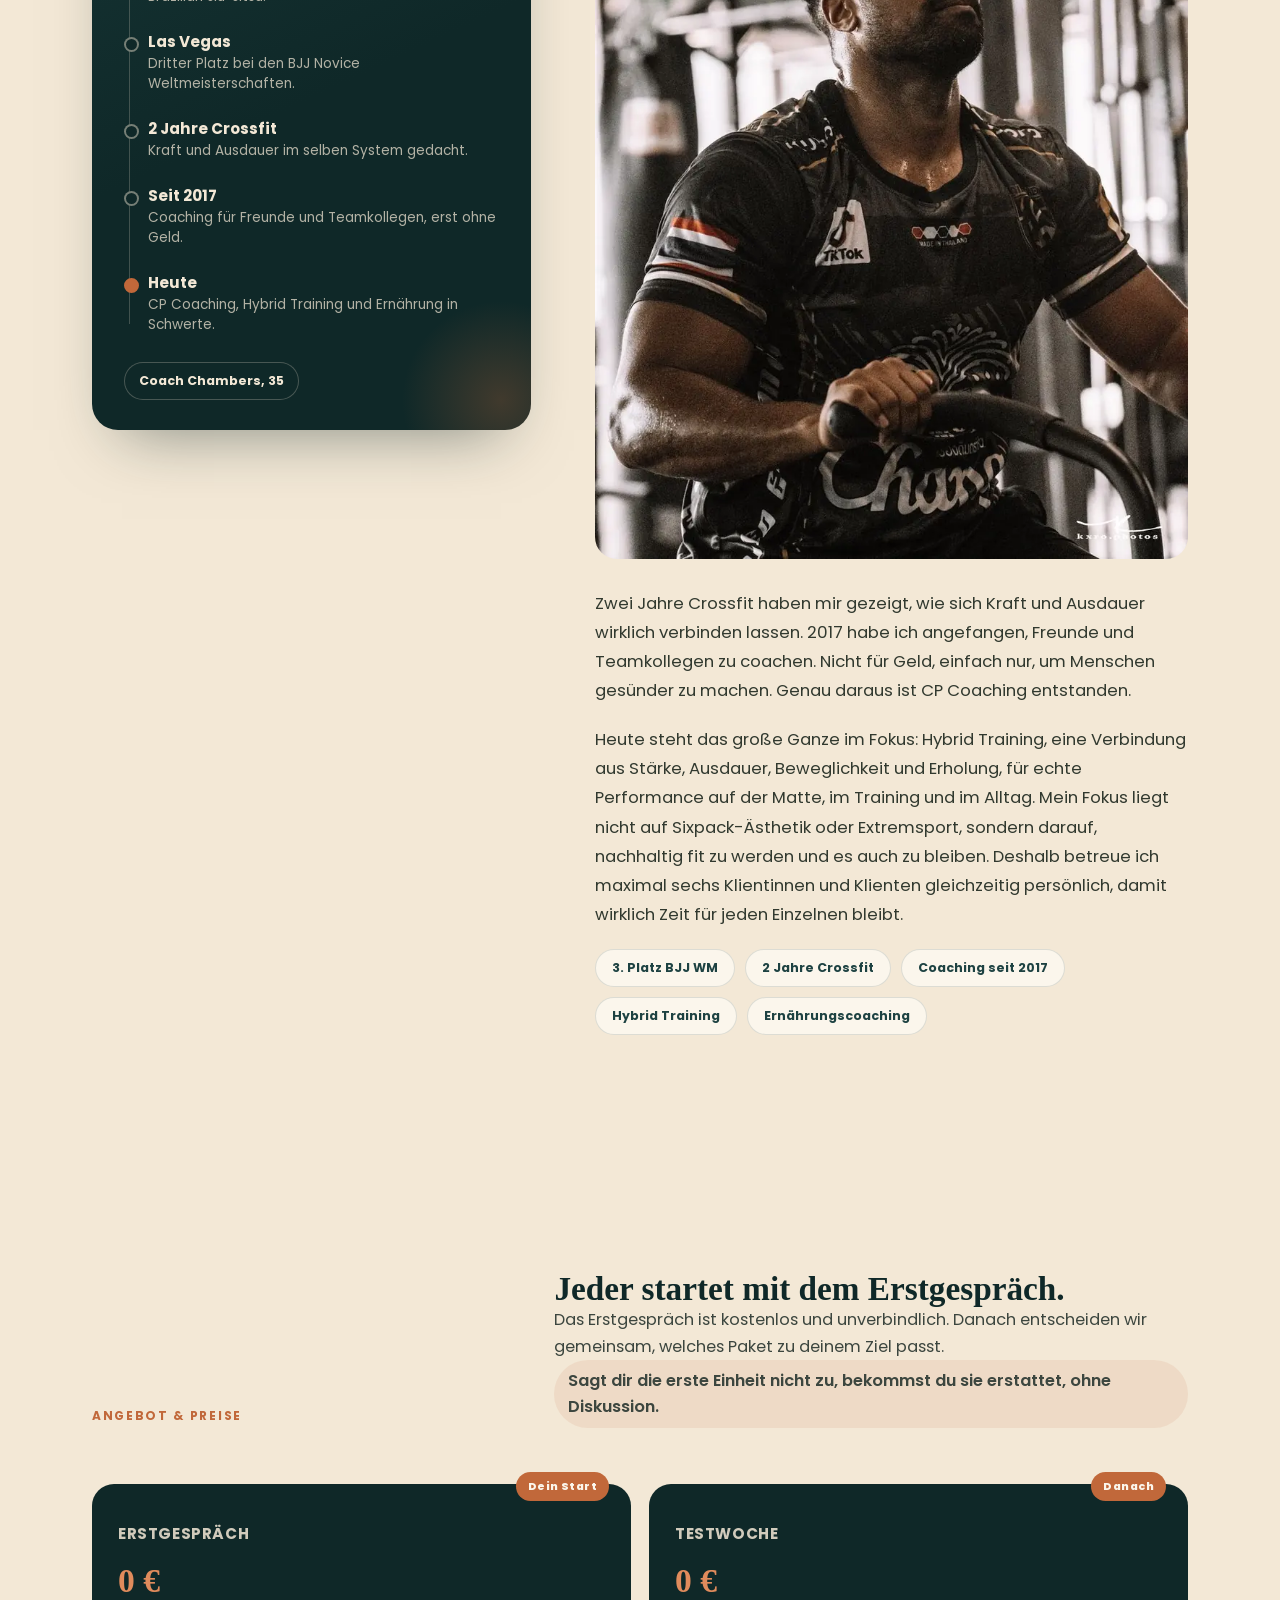
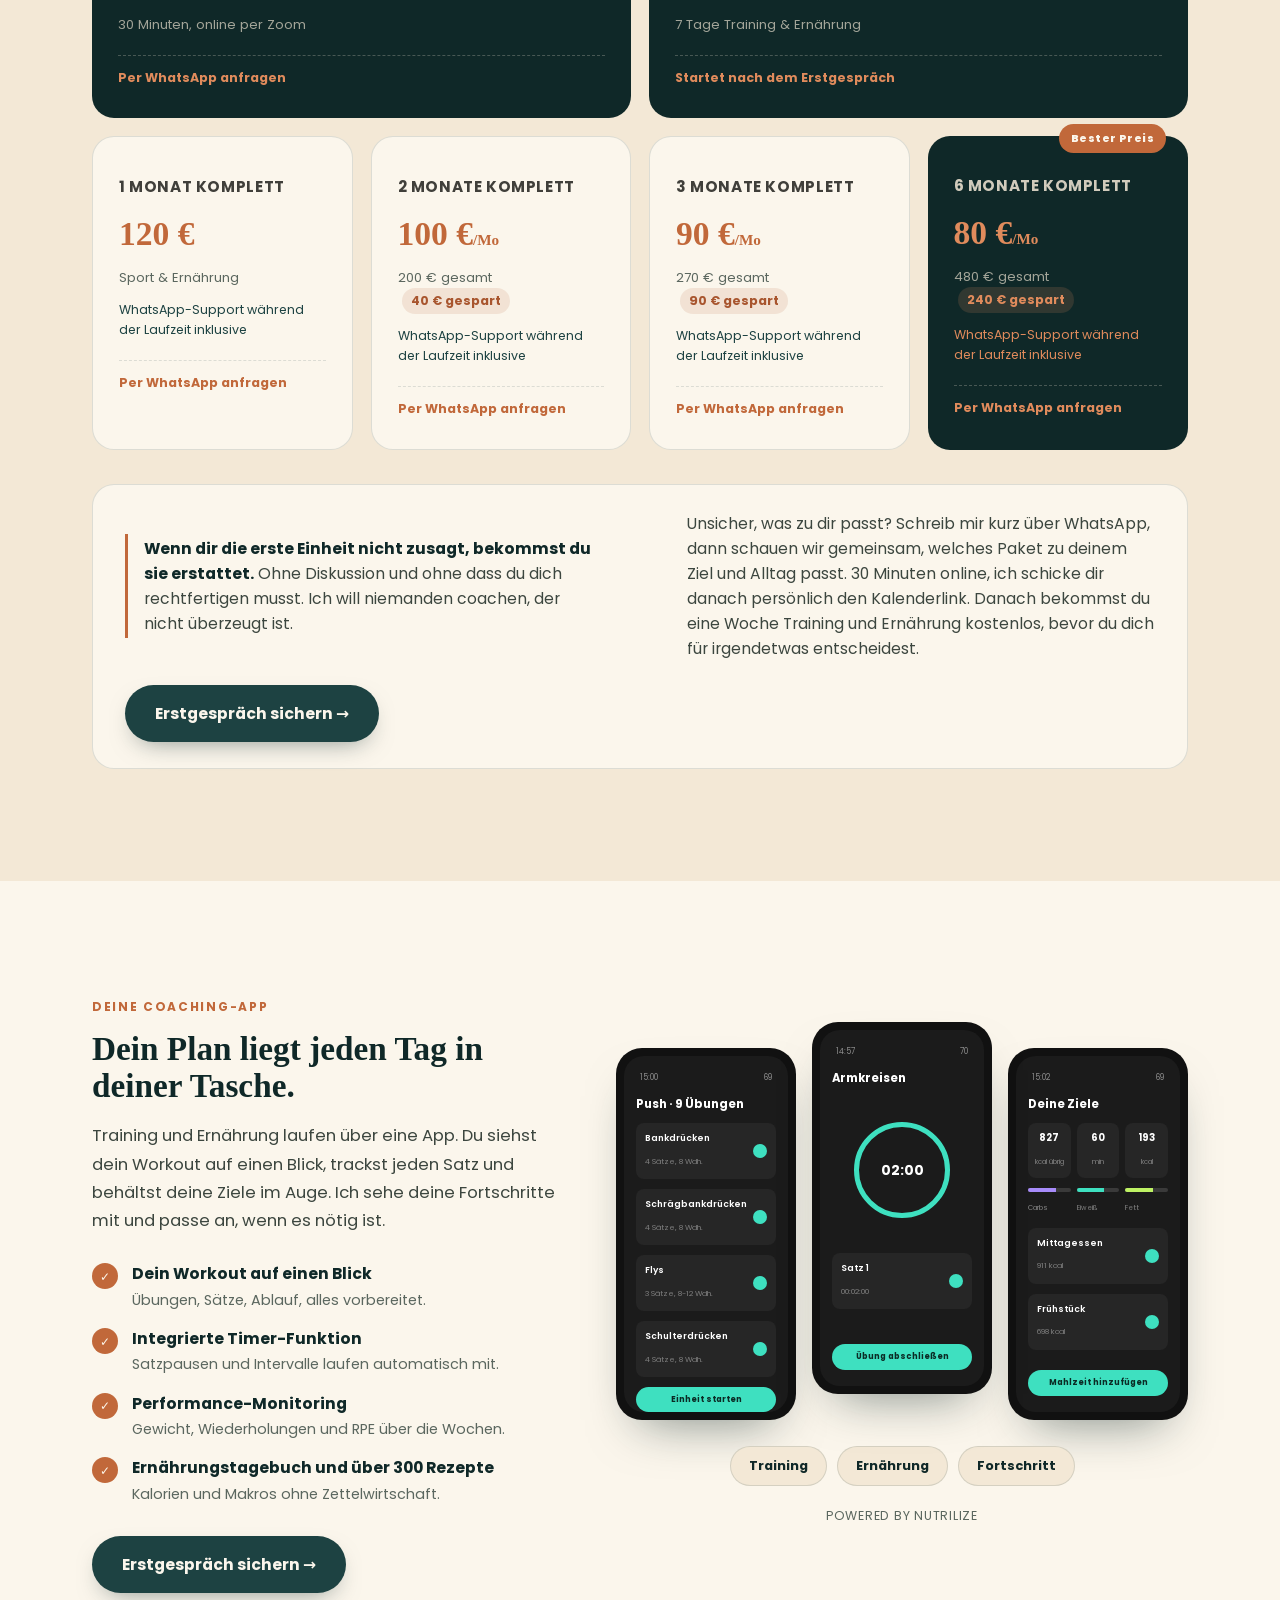
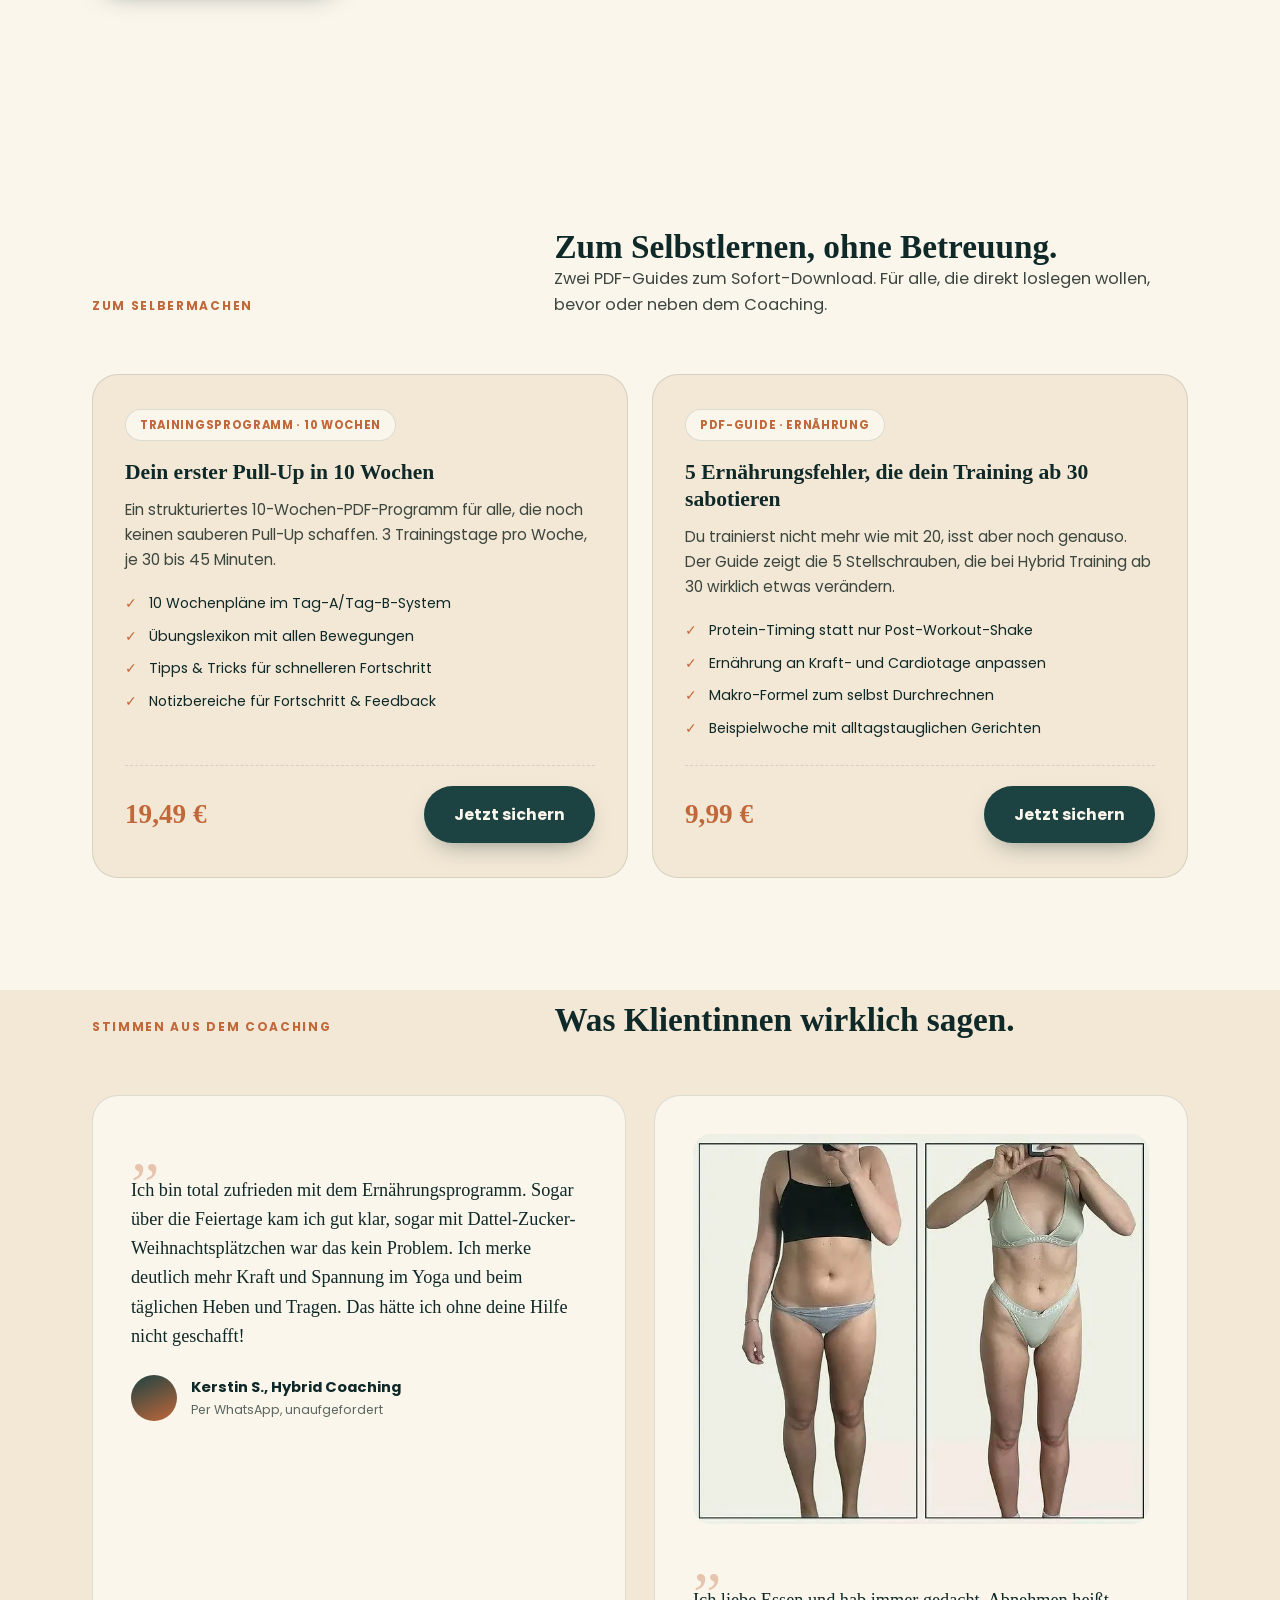
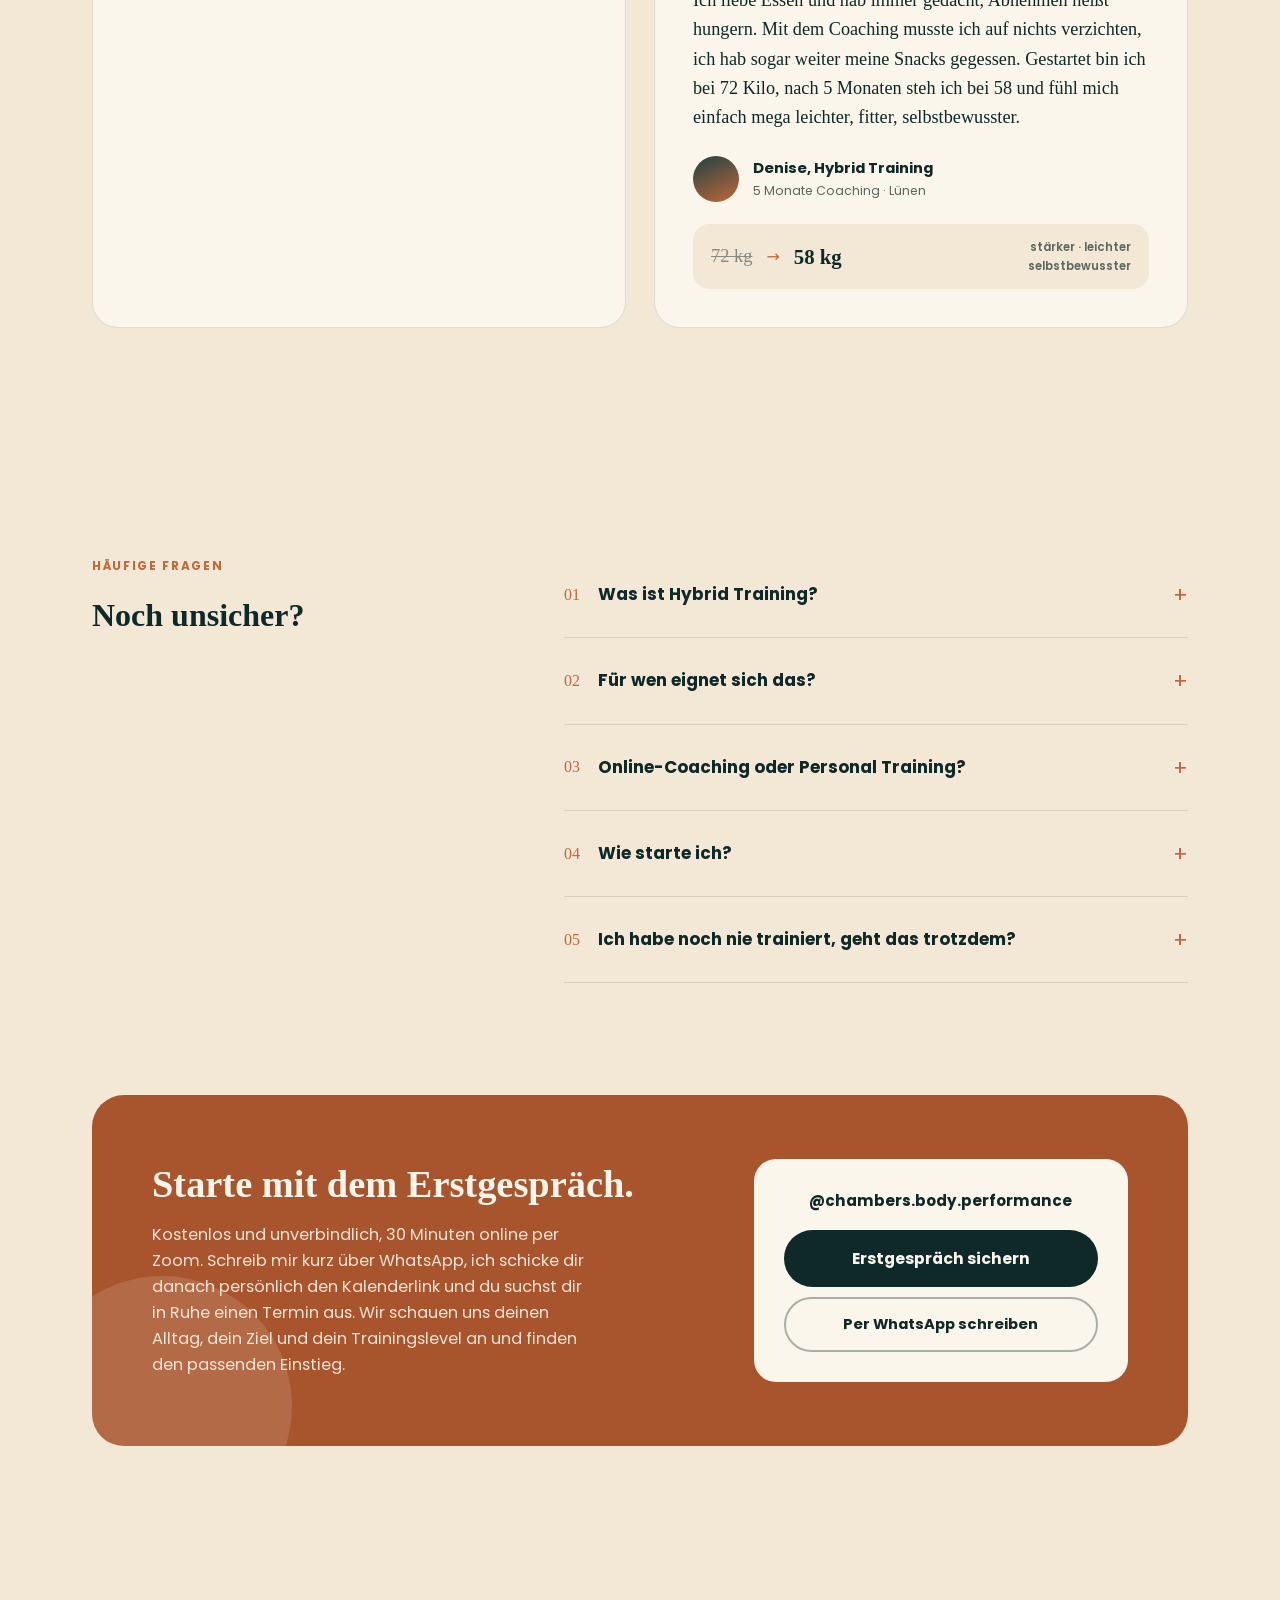
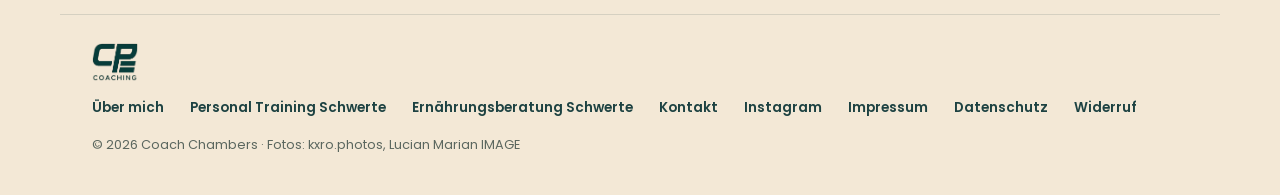
==== commit 66ab28a3: "Offers: echte Kapazitaetsgrenze (max. 6 Klienten) als Qualitaetssignal eingebaut, kein Countdown" ====
--- a/index.html
+++ b/index.html
@@ -392,7 +392,7 @@
           </div>
           <div class="hero-stats">
             <div><b>2017</b><span>Coaching seit</span></div>
-            <div><b>1:1</b><span>Persönliche Betreuung</span></div>
+            <div><b>Max. 6</b><span>Klienten gleichzeitig</span></div>
             <div><b>App</b><span>Training &amp; Ernährung</span></div>
           </div>
         </div>
@@ -510,7 +510,7 @@
               <picture><source srcset="images/coach/coach-assault-bike.webp" type="image/webp"><img src="images/coach/coach-assault-bike.jpg" alt="Coach Chambers beim Ausdauertraining auf dem Assault Bike" width="820" height="1230" loading="lazy" decoding="async"></picture>
             </figure>
             <p>Zwei Jahre Crossfit haben mir gezeigt, wie sich Kraft und Ausdauer wirklich verbinden lassen. 2017 habe ich angefangen, Freunde und Teamkollegen zu coachen. Nicht für Geld, einfach nur, um Menschen gesünder zu machen. Genau daraus ist CP Coaching entstanden.</p>
-            <p>Heute steht das große Ganze im Fokus: Hybrid Training, eine Verbindung aus Stärke, Ausdauer, Beweglichkeit und Erholung, für echte Performance auf der Matte, im Training und im Alltag. Mein Fokus liegt nicht auf Sixpack-Ästhetik oder Extremsport, sondern darauf, nachhaltig fit zu werden und es auch zu bleiben.</p>
+            <p>Heute steht das große Ganze im Fokus: Hybrid Training, eine Verbindung aus Stärke, Ausdauer, Beweglichkeit und Erholung, für echte Performance auf der Matte, im Training und im Alltag. Mein Fokus liegt nicht auf Sixpack-Ästhetik oder Extremsport, sondern darauf, nachhaltig fit zu werden und es auch zu bleiben. Deshalb betreue ich maximal sechs Klientinnen und Klienten gleichzeitig persönlich, damit wirklich Zeit für jeden Einzelnen bleibt.</p>
             <div class="about-tags">
               <span>3. Platz BJJ WM</span><span>2 Jahre Crossfit</span><span>Coaching seit 2017</span><span>Hybrid Training</span><span>Ernährungscoaching</span>
             </div>
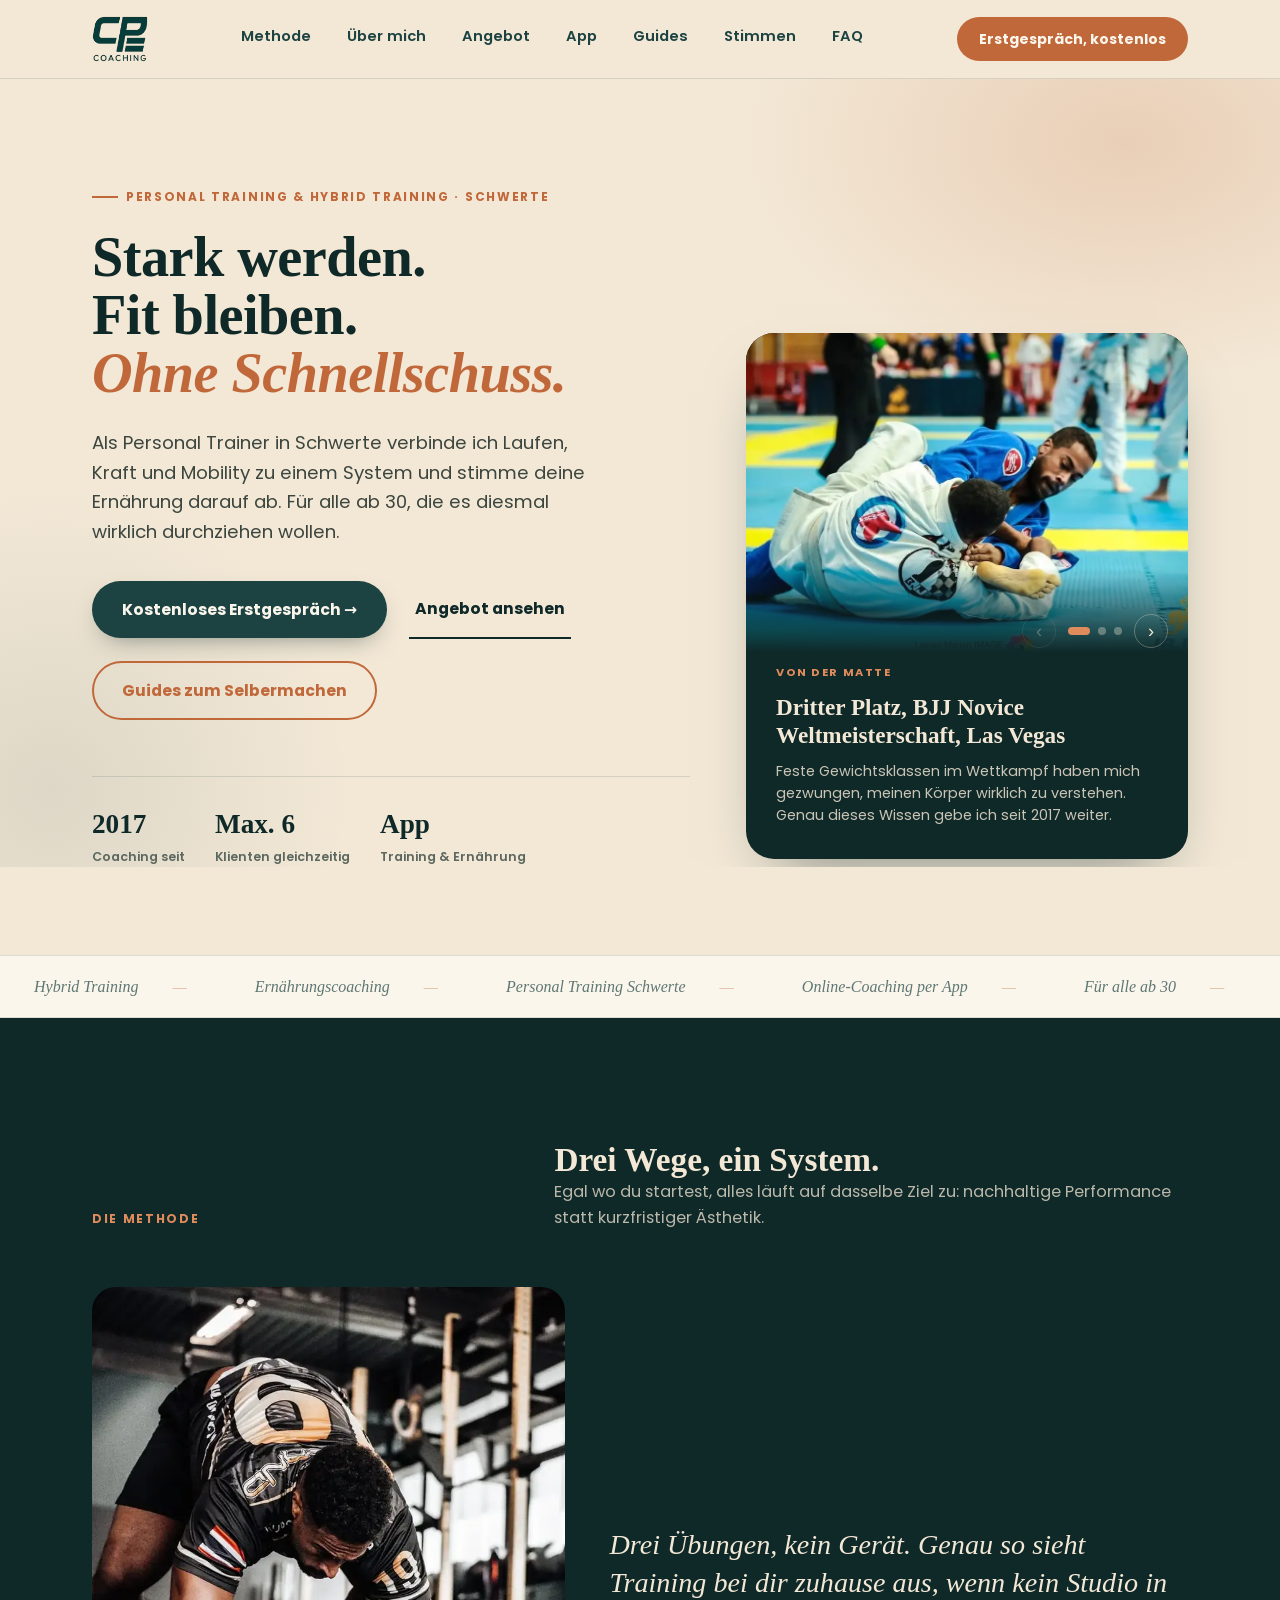
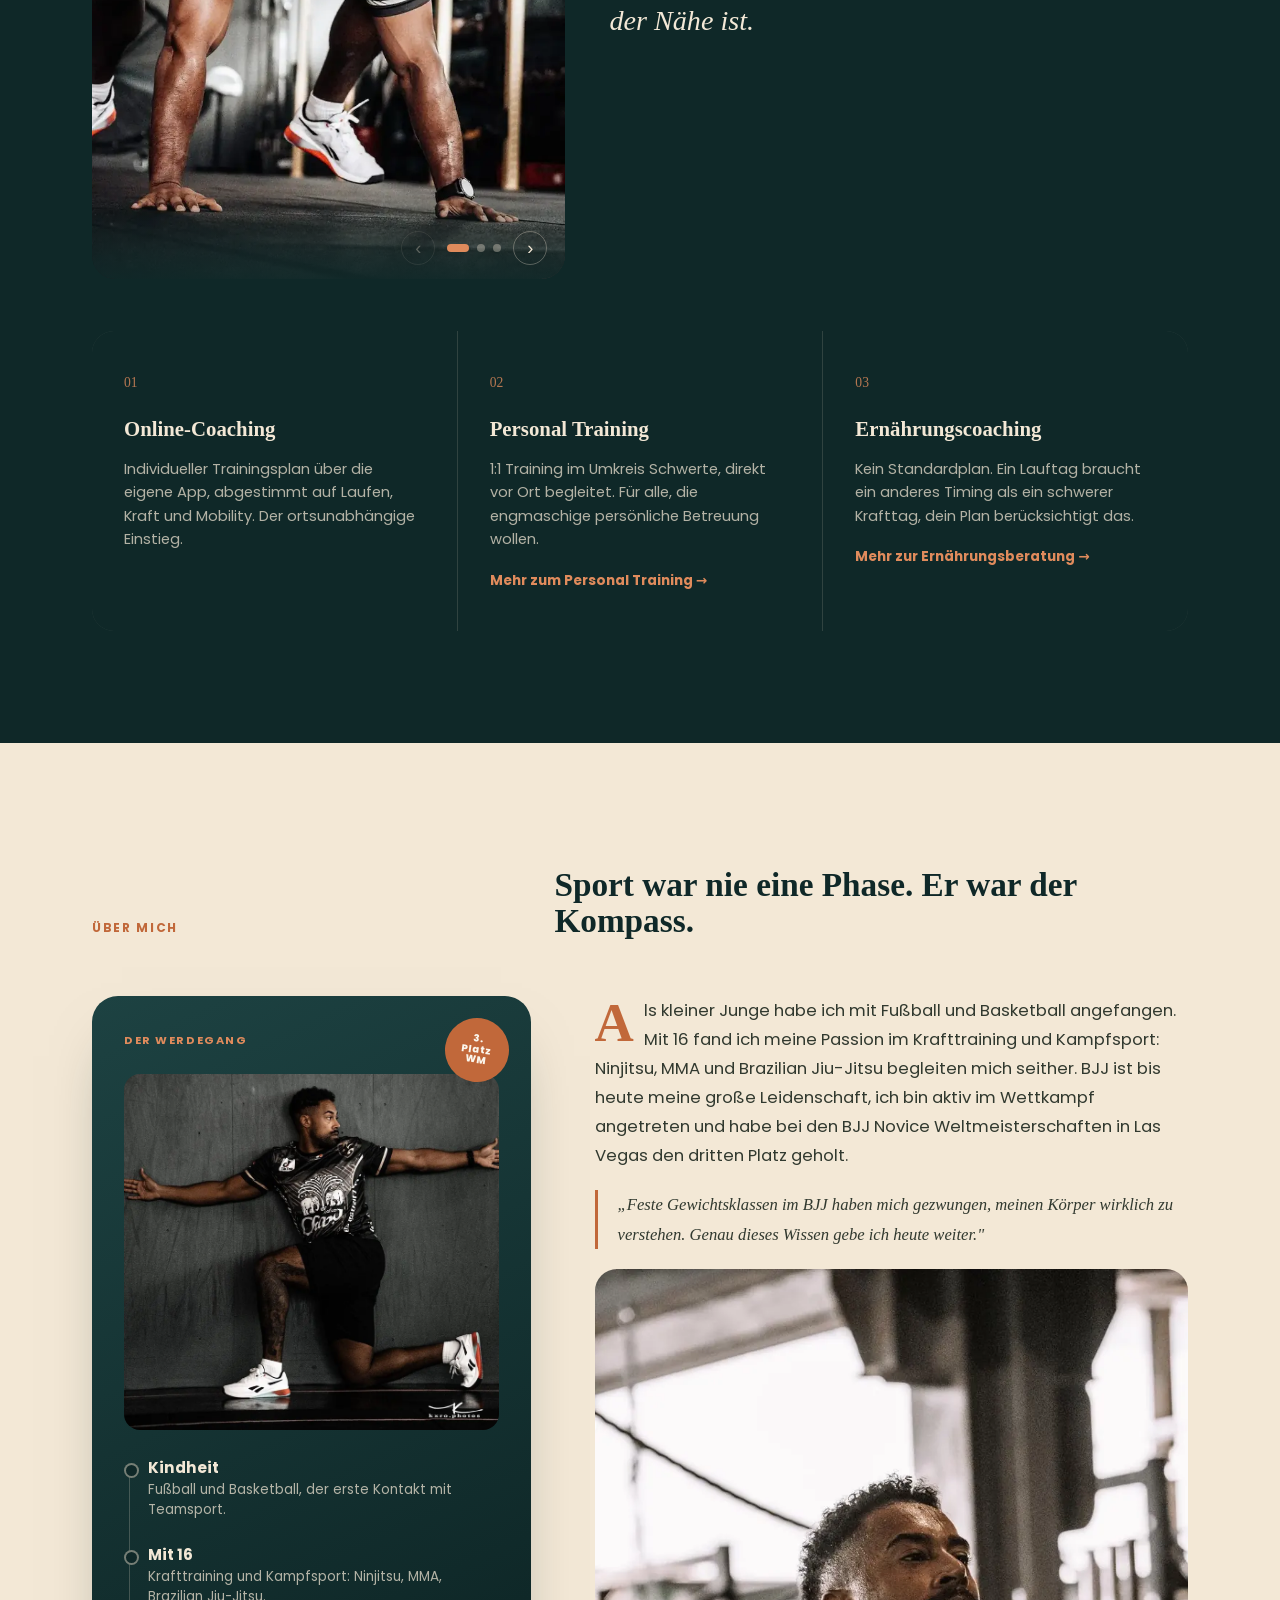
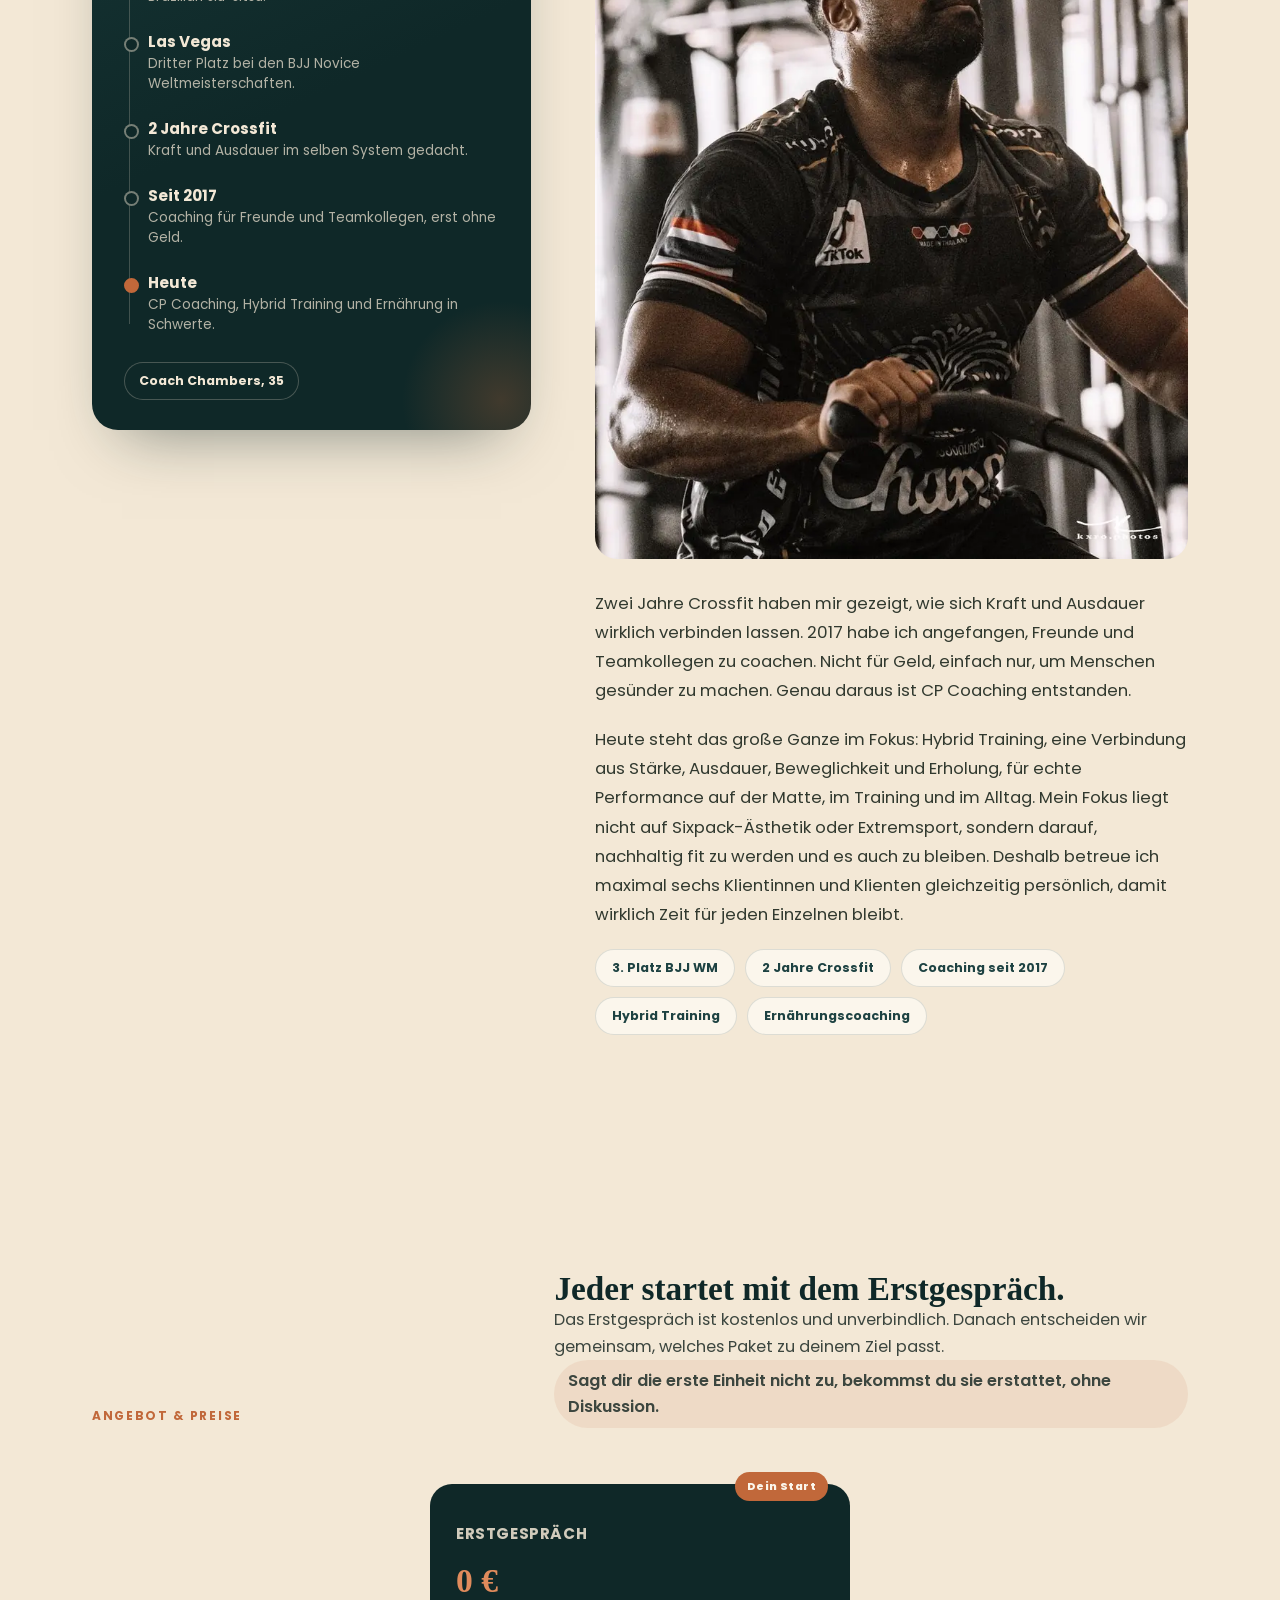
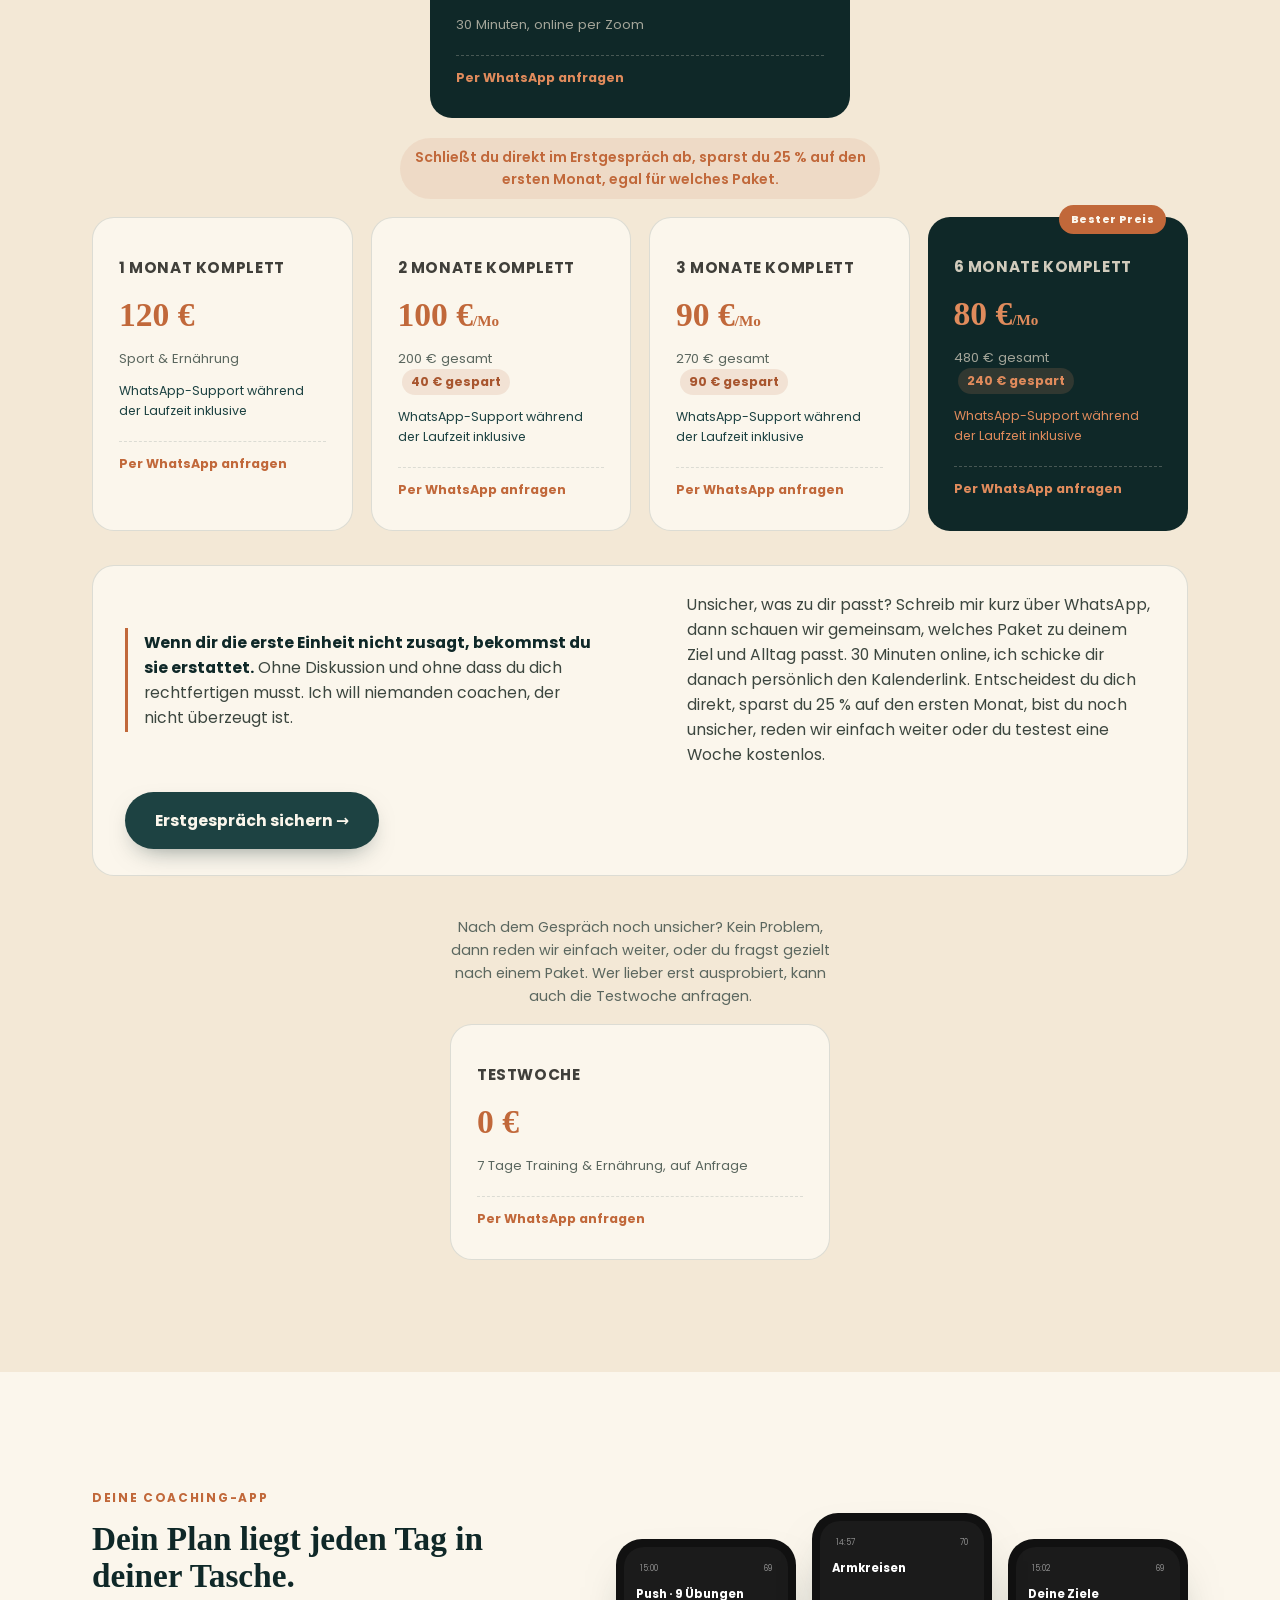
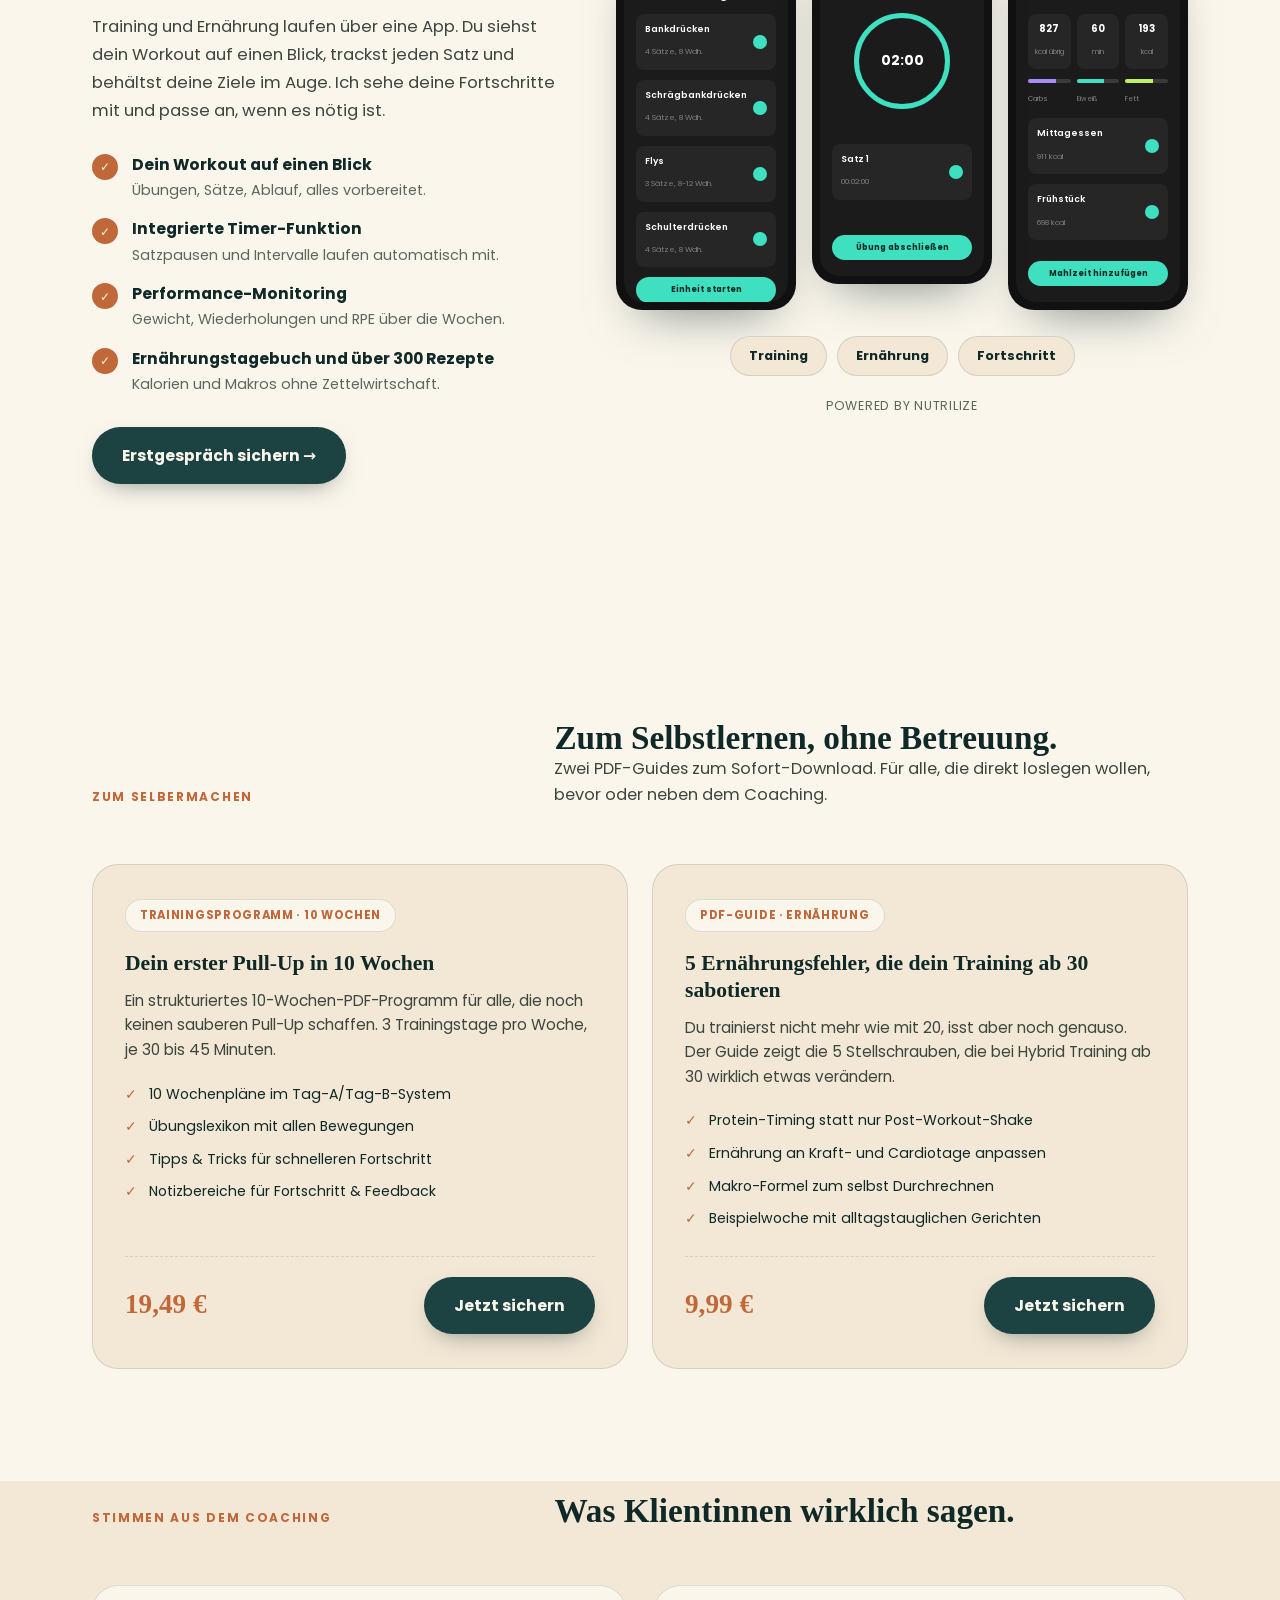
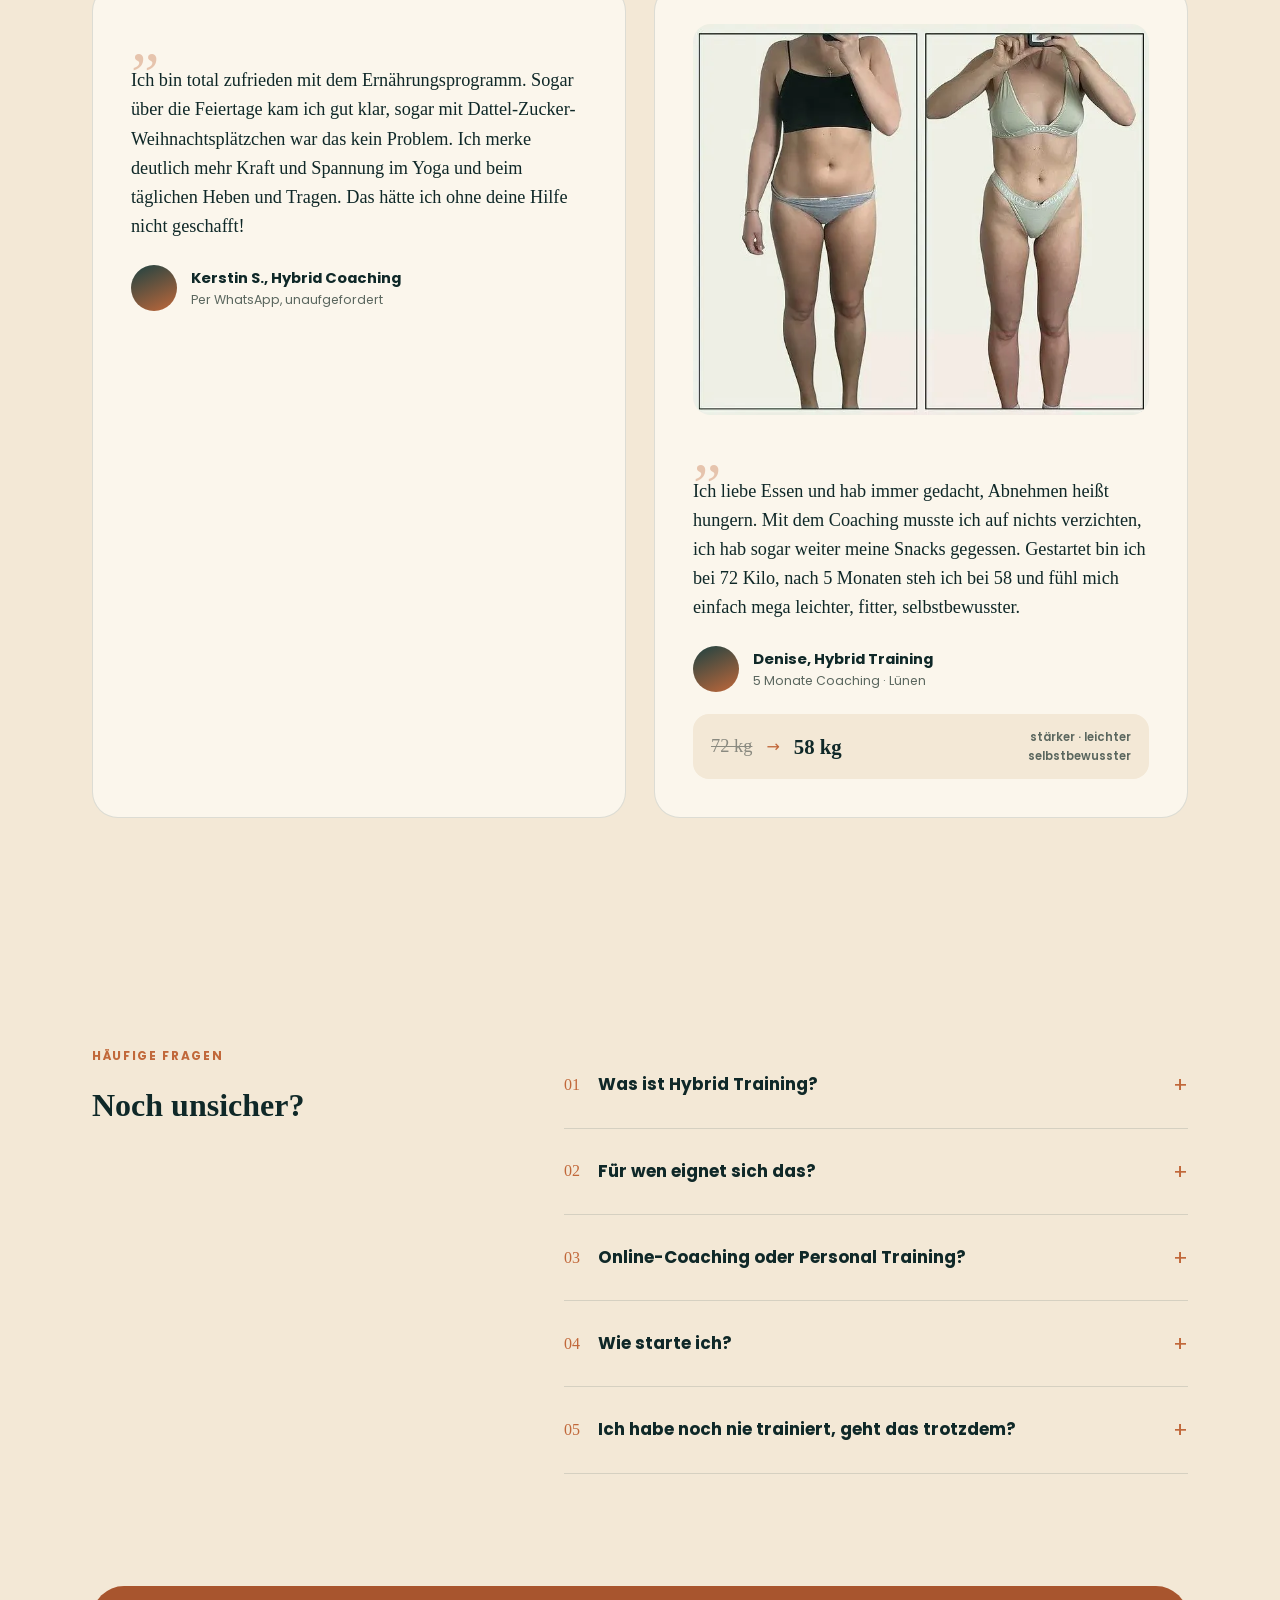
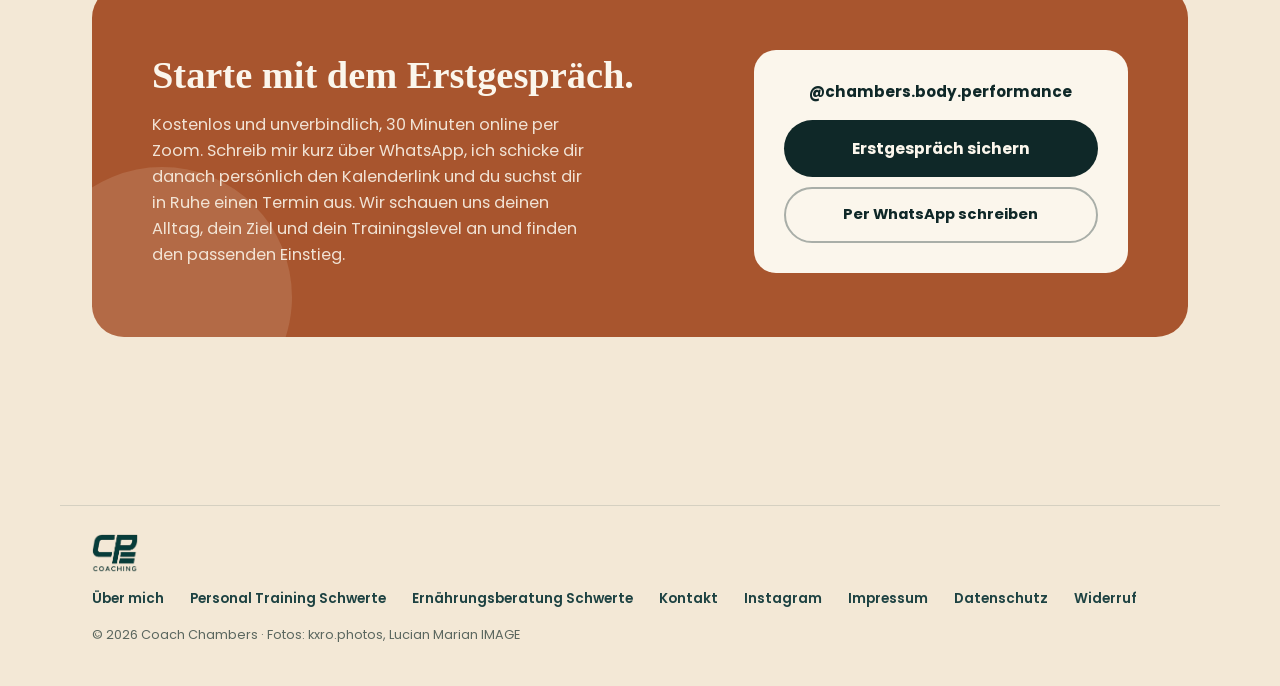
==== commit 794c83b6: "Preissortierung umgebaut: Testwoche zurueckgestuft, 25 Prozent Rabatt bei Direktentscheid im Erstges" ====
--- a/index.html
+++ b/index.html
@@ -84,8 +84,8 @@
         {
           "@type": "Offer",
           "name": "Testwoche",
-          "description": "Sieben Tage Training und Ernährung kostenlos zum Ausprobieren, im Anschluss an das Erstgespräch. Ohne Verpflichtung.",
-          "url": "https://wa.me/4915233956300?text=Hallo%20Coach%20Chambers%2C%20ich%20m%C3%B6chte%20gerne%20ein%20kostenloses%20Erstgespr%C3%A4ch%20vereinbaren.",
+          "description": "Sieben Tage Training und Ernährung kostenlos zum Ausprobieren, auf Anfrage für alle, die nach dem Erstgespräch noch unsicher sind. Ohne Verpflichtung.",
+          "url": "https://wa.me/4915233956300?text=Hallo%20Coach%20Chambers%2C%20ich%20bin%20noch%20unsicher%20und%20m%C3%B6chte%20gerne%20die%20kostenlose%20Testwoche%20nutzen.",
           "price": "0",
           "priceCurrency": "EUR",
           "availability": "https://schema.org/InStock"
@@ -214,7 +214,7 @@
         "name": "Wie starte ich beim Coaching?",
         "acceptedAnswer": {
           "@type": "Answer",
-          "text": "Jeder startet mit einem kostenlosen und unverbindlichen Erstgespräch. Kurze Nachricht über WhatsApp genügt, danach schickt Coach Chambers persönlich den Link zum Kalender. Das Gespräch dauert 30 Minuten und findet online per Zoom statt. Darin werden Alltag, Ziel und aktuelles Trainingslevel besprochen und gemeinsam das passende Paket ausgewählt."
+          "text": "Jeder startet mit einem kostenlosen und unverbindlichen Erstgespräch. Kurze Nachricht über WhatsApp genügt, danach schickt Coach Chambers persönlich den Link zum Kalender. Das Gespräch dauert 30 Minuten und findet online per Zoom statt. Darin werden Alltag, Ziel und aktuelles Trainingslevel besprochen. Wer sich direkt im Gespräch für ein Paket entscheidet, spart 25 Prozent auf den ersten Monat, wer noch unsicher ist, kann stattdessen die kostenlose Testwoche anfragen."
         }
       },
       {
@@ -530,7 +530,7 @@
           </div>
         </div>
 
-        <div class="pricing-grid">
+        <div class="pricing-start">
           <a class="price-card feat" data-package="Erstgespräch" href="https://wa.me/4915233956300?text=Hallo%20Coach%20Chambers%2C%20ich%20m%C3%B6chte%20gerne%20ein%20kostenloses%20Erstgespr%C3%A4ch%20vereinbaren." target="_blank" rel="noopener">
             <span class="flag">Dein Start</span>
             <h3>Erstgespräch</h3>
@@ -538,14 +538,9 @@
             <div class="price-detail">30 Minuten, online per Zoom</div>
             <span class="dm-hint">Per WhatsApp anfragen</span>
           </a>
-          <a class="price-card feat" data-package="Testwoche" href="https://wa.me/4915233956300?text=Hallo%20Coach%20Chambers%2C%20ich%20m%C3%B6chte%20gerne%20ein%20kostenloses%20Erstgespr%C3%A4ch%20vereinbaren." target="_blank" rel="noopener">
-            <span class="flag">Danach</span>
-            <h3>Testwoche</h3>
-            <div class="price">0&nbsp;€</div>
-            <div class="price-detail">7 Tage Training &amp; Ernährung</div>
-            <span class="dm-hint">Startet nach dem Erstgespräch</span>
-          </a>
-        </div>
+        </div>
+
+        <p class="trust-line pricing-discount">Schließt du direkt im Erstgespräch ab, sparst du 25&nbsp;% auf den ersten Monat, egal für welches Paket.</p>
 
         <div class="price-row">
           <a class="price-card" data-package="1 Monat Komplett" href="https://wa.me/4915233956300?text=Hallo%20Coach%20Chambers%2C%20ich%20interessiere%20mich%20f%C3%BCr%20das%20Komplettpaket%20%C3%BCber%201%20Monat.%20Wie%20l%C3%A4uft%20der%20Start%20ab%3F" target="_blank" rel="noopener">
@@ -581,8 +576,18 @@
 
         <div class="pricing-note">
           <p class="garantie"><b>Wenn dir die erste Einheit nicht zusagt, bekommst du sie erstattet.</b> Ohne Diskussion und ohne dass du dich rechtfertigen musst. Ich will niemanden coachen, der nicht überzeugt ist.</p>
-          <p>Unsicher, was zu dir passt? Schreib mir kurz über WhatsApp, dann schauen wir gemeinsam, welches Paket zu deinem Ziel und Alltag passt. 30 Minuten online, ich schicke dir danach persönlich den Kalenderlink. Danach bekommst du eine Woche Training und Ernährung kostenlos, bevor du dich für irgendetwas entscheidest.</p>
+          <p>Unsicher, was zu dir passt? Schreib mir kurz über WhatsApp, dann schauen wir gemeinsam, welches Paket zu deinem Ziel und Alltag passt. 30 Minuten online, ich schicke dir danach persönlich den Kalenderlink. Entscheidest du dich direkt, sparst du 25&nbsp;% auf den ersten Monat, bist du noch unsicher, reden wir einfach weiter oder du testest eine Woche kostenlos.</p>
           <a class="btn" href="https://wa.me/4915233956300?text=Hallo%20Coach%20Chambers%2C%20ich%20m%C3%B6chte%20gerne%20ein%20kostenloses%20Erstgespr%C3%A4ch%20vereinbaren." target="_blank" rel="noopener">Erstgespräch sichern &rarr;</a>
+        </div>
+
+        <div class="pricing-testwoche">
+          <p class="testwoche-lead">Nach dem Gespräch noch unsicher? Kein Problem, dann reden wir einfach weiter, oder du fragst gezielt nach einem Paket. Wer lieber erst ausprobiert, kann auch die Testwoche anfragen.</p>
+          <a class="price-card" data-package="Testwoche" href="https://wa.me/4915233956300?text=Hallo%20Coach%20Chambers%2C%20ich%20bin%20noch%20unsicher%20und%20m%C3%B6chte%20gerne%20die%20kostenlose%20Testwoche%20nutzen." target="_blank" rel="noopener">
+            <h3>Testwoche</h3>
+            <div class="price">0&nbsp;€</div>
+            <div class="price-detail">7 Tage Training &amp; Ernährung, auf Anfrage</div>
+            <span class="dm-hint">Per WhatsApp anfragen</span>
+          </a>
         </div>
       </div>
     </section>
@@ -758,7 +763,7 @@
             </details>
             <details class="faq-item">
               <summary><span class="qn">04</span>Wie starte ich?</summary>
-              <p>Jeder startet mit dem kostenlosen Erstgespräch: 30 Minuten online per Zoom. Du schreibst mir kurz über WhatsApp, dass du starten willst, ich schicke dir danach persönlich den Link zum Kalender, du suchst dir in Ruhe einen Termin aus. Wir schauen uns deinen Alltag, dein Ziel und dein Trainingslevel an. Danach bekommst du eine Woche Training und Ernährung kostenlos zum Ausprobieren, ohne Verpflichtung.</p>
+              <p>Jeder startet mit dem kostenlosen Erstgespräch: 30 Minuten online per Zoom. Du schreibst mir kurz über WhatsApp, dass du starten willst, ich schicke dir danach persönlich den Link zum Kalender, du suchst dir in Ruhe einen Termin aus. Wir schauen uns deinen Alltag, dein Ziel und dein Trainingslevel an. Entscheidest du dich direkt im Gespräch für ein Paket, sparst du 25&nbsp;% auf den ersten Monat. Bist du noch unsicher, reden wir einfach weiter, oder du fragst gezielt nach der kostenlosen Testwoche.</p>
             </details>
             <details class="faq-item">
               <summary><span class="qn">05</span>Ich habe noch nie trainiert, geht das trotzdem?</summary>
--- a/css/style.css
+++ b/css/style.css
@@ -637,9 +637,14 @@
 
 /* ===== PRICING ===== */
 
-/* Oben die beiden kostenlosen Einstiege, darunter die vier Komplettpakete. */
-.pricing-grid { display: grid; grid-template-columns: repeat(2, minmax(0, 1fr)); gap: 18px; }
+/* Oben das Erstgespräch, darunter die vier Komplettpakete, ganz unten die Testwoche. */
+.pricing-start { max-width: 420px; margin: 0 auto; }
 .price-row { display: grid; grid-template-columns: repeat(4, 1fr); gap: 18px; margin-top: 18px; }
+
+.pricing-discount { display: flex; justify-content: center; text-align: center; margin: 20px auto 0; max-width: 480px; }
+
+.pricing-testwoche { max-width: 380px; margin: 40px auto 0; }
+.pricing-testwoche .testwoche-lead { font-size: 0.9rem; color: var(--muted); line-height: 1.6; text-align: center; margin: 0 0 16px; }
 
 .price-card {
   background: var(--cream-2);
@@ -952,7 +957,6 @@
 
   .section-head { gap: 16px; margin-bottom: 40px; }
   .method-grid { grid-template-columns: 1fr; }
-  .pricing-grid { grid-template-columns: repeat(2, 1fr); }
   .price-row { grid-template-columns: repeat(2, 1fr); }
   .testi-grid { grid-template-columns: 1fr; }
   .guides-grid { grid-template-columns: 1fr; }
@@ -965,7 +969,7 @@
   .section { padding: 72px 0; }
   .hero { padding-top: 56px; }
   .marquee { margin-top: 56px; }
-  .pricing-grid, .price-row { grid-template-columns: 1fr; }
+  .price-row { grid-template-columns: 1fr; }
   .testi-card { padding: 28px; }
   .app-shots { gap: 8px; }
   .phone { padding: 5px; border-radius: 16px; }
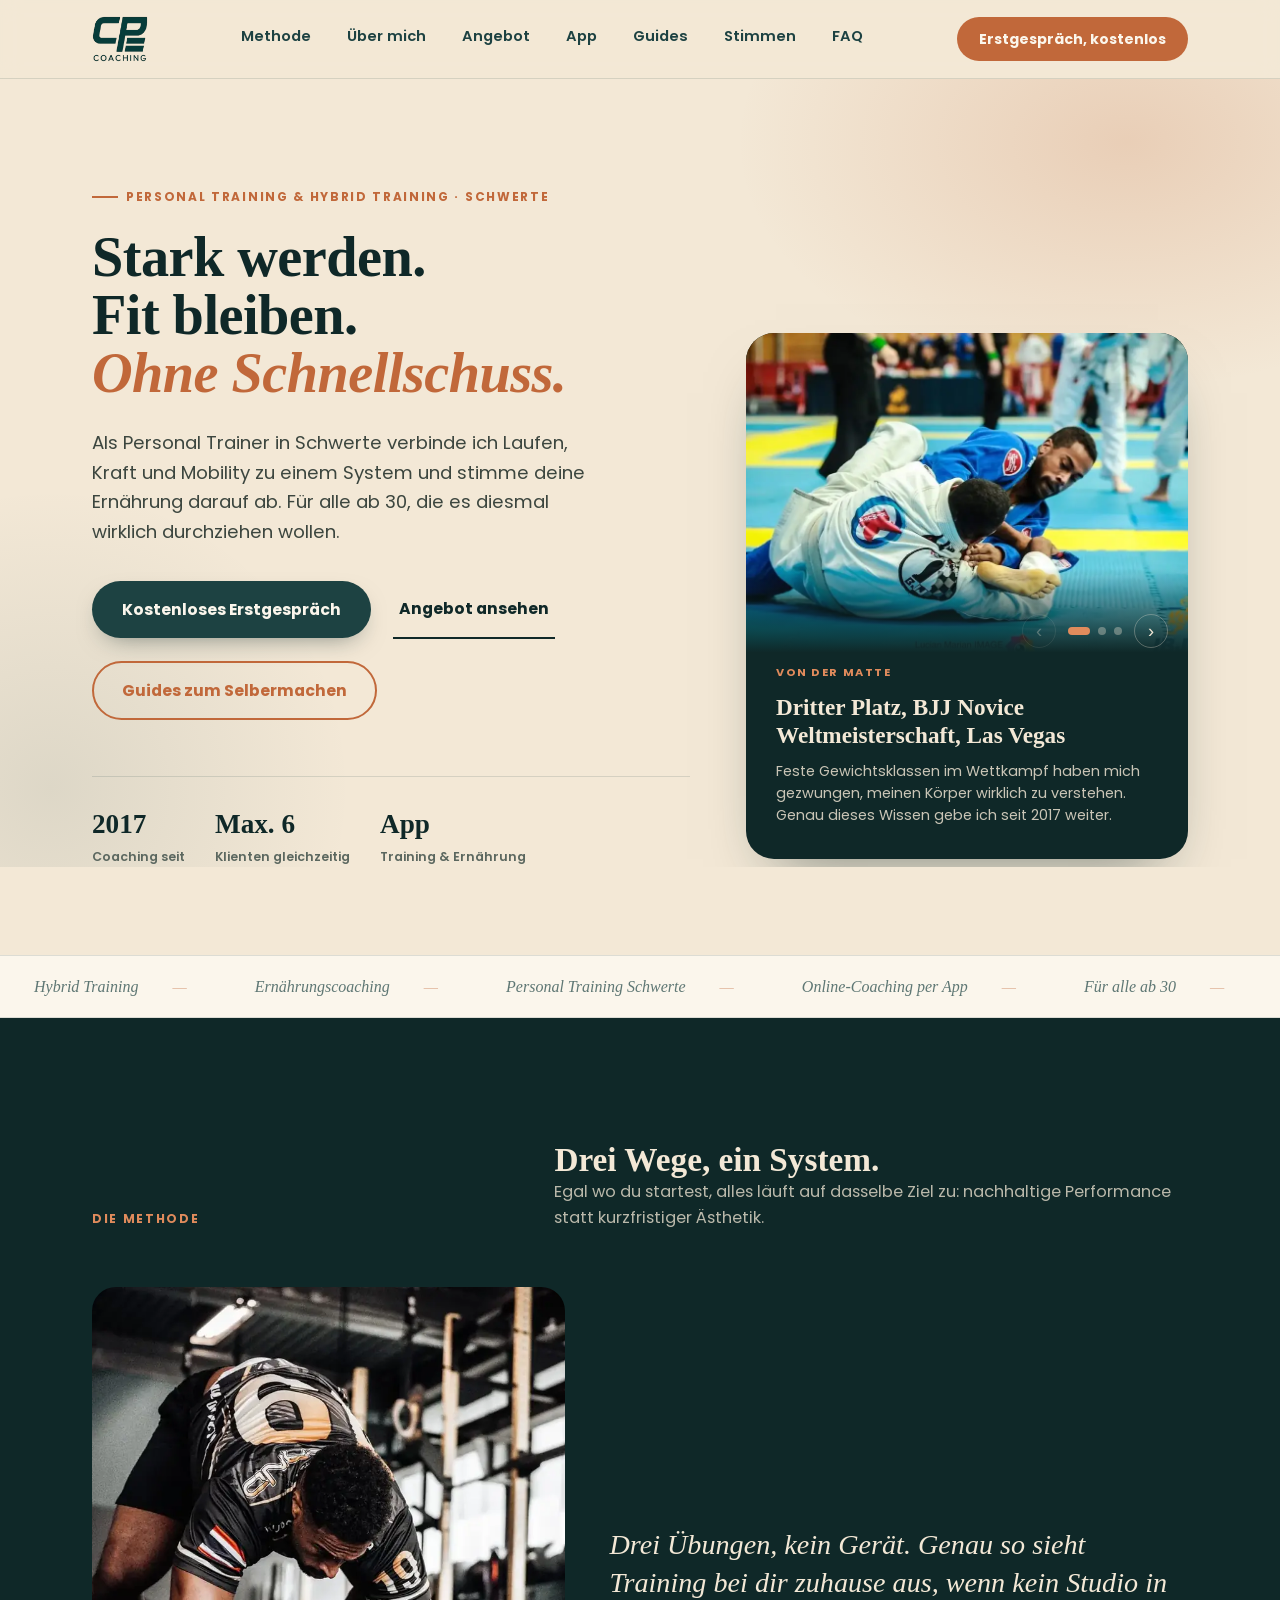
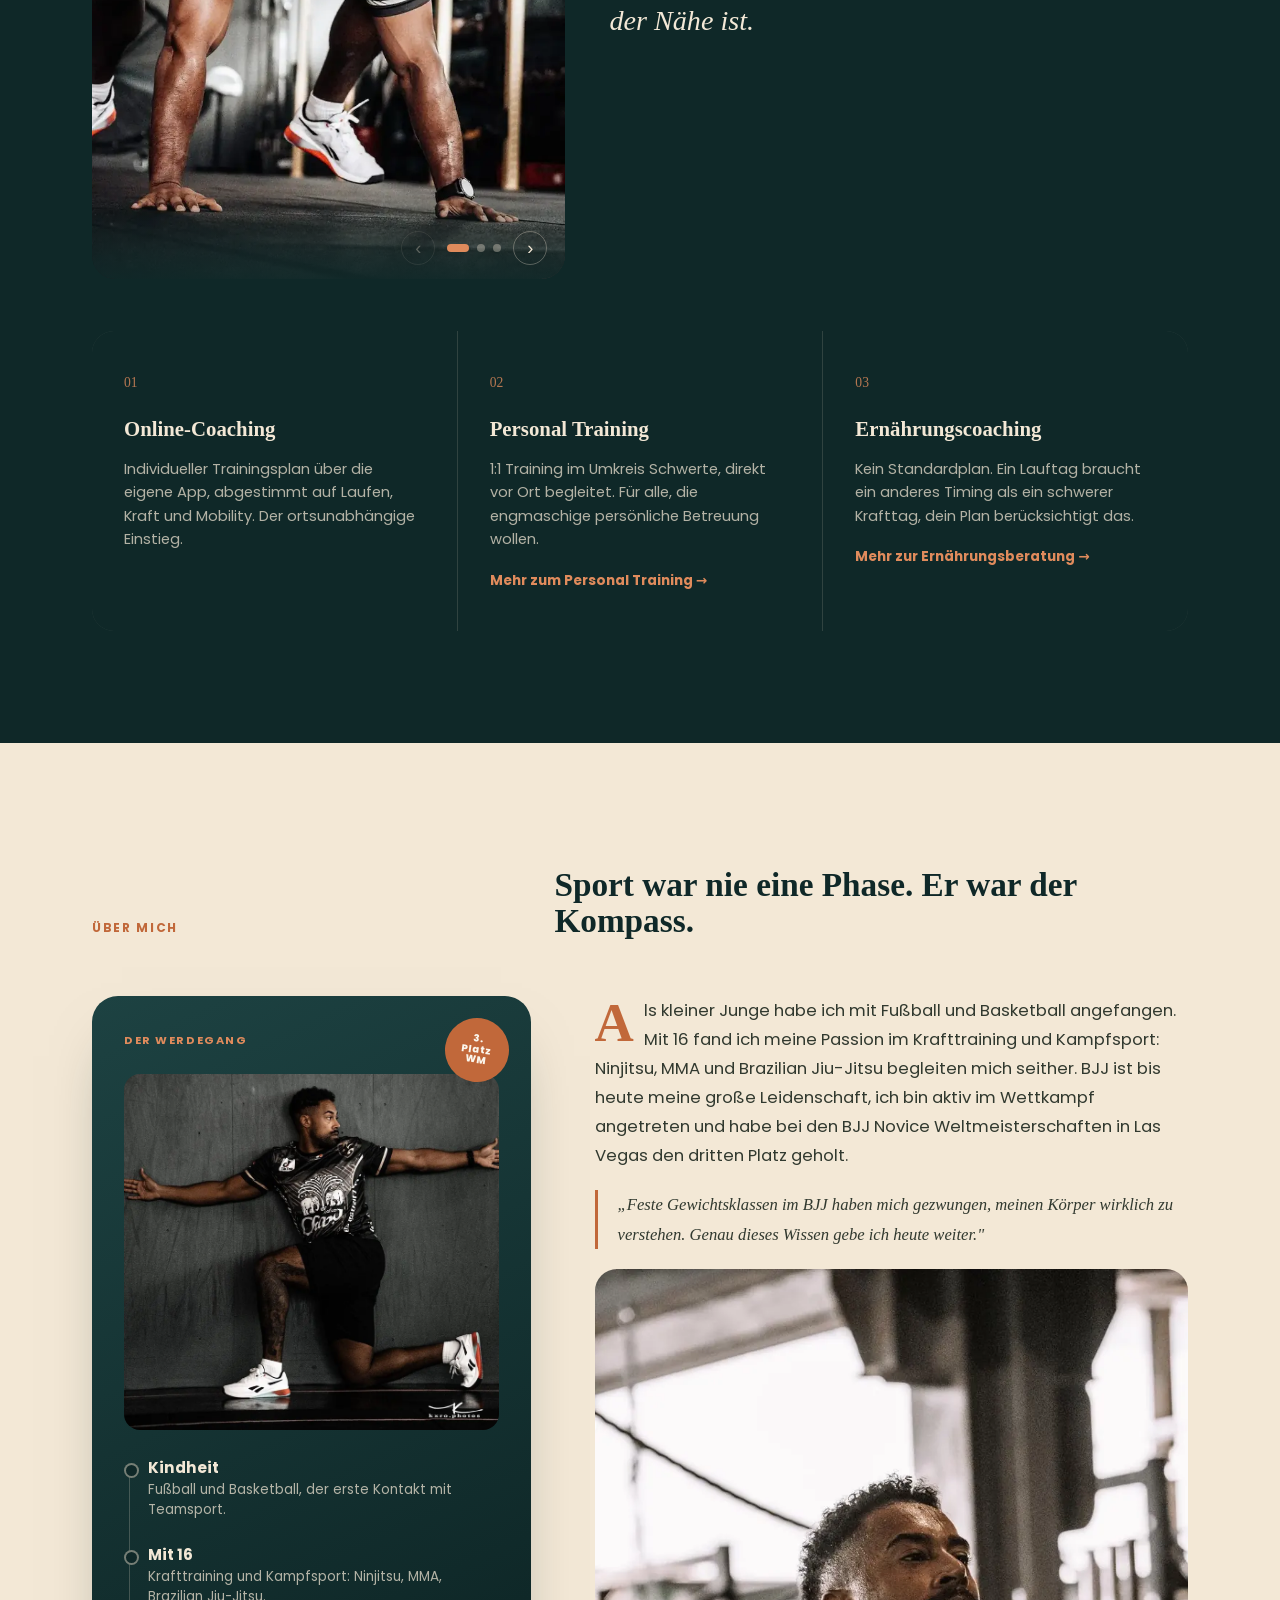
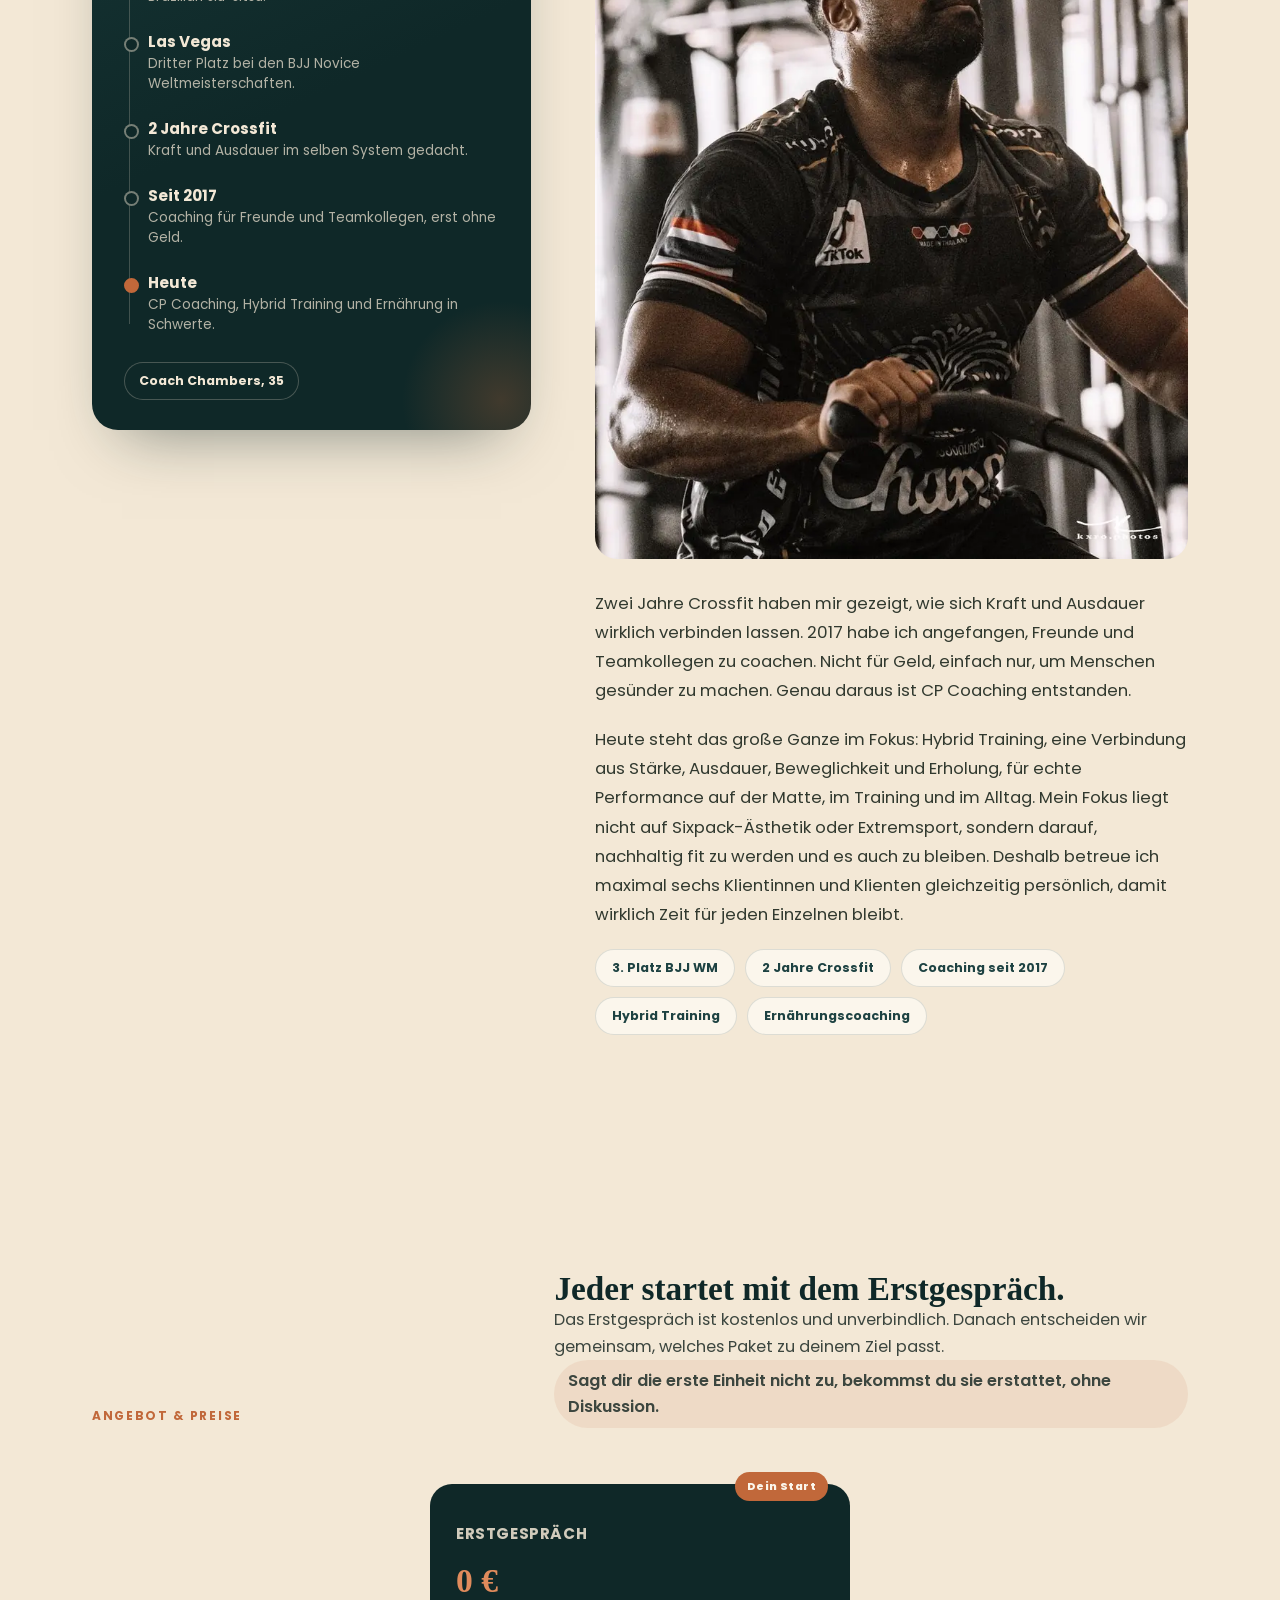
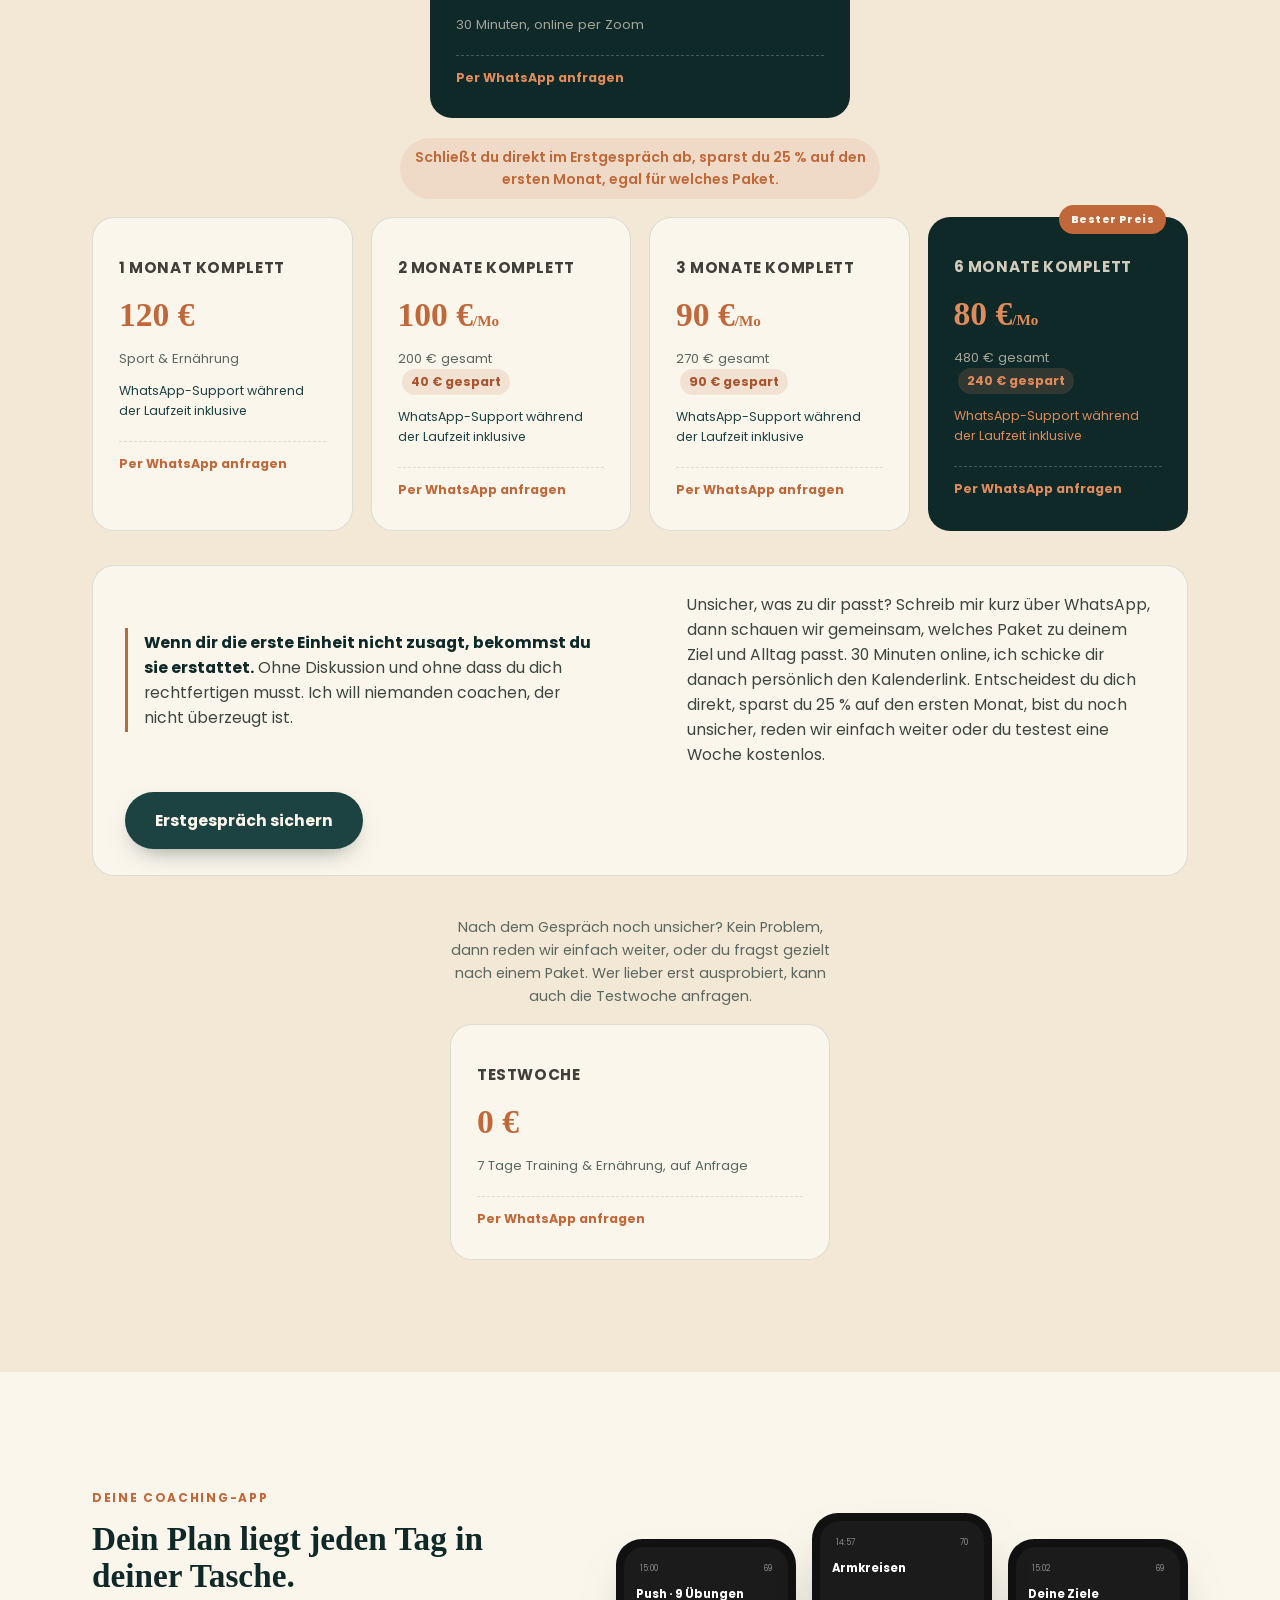
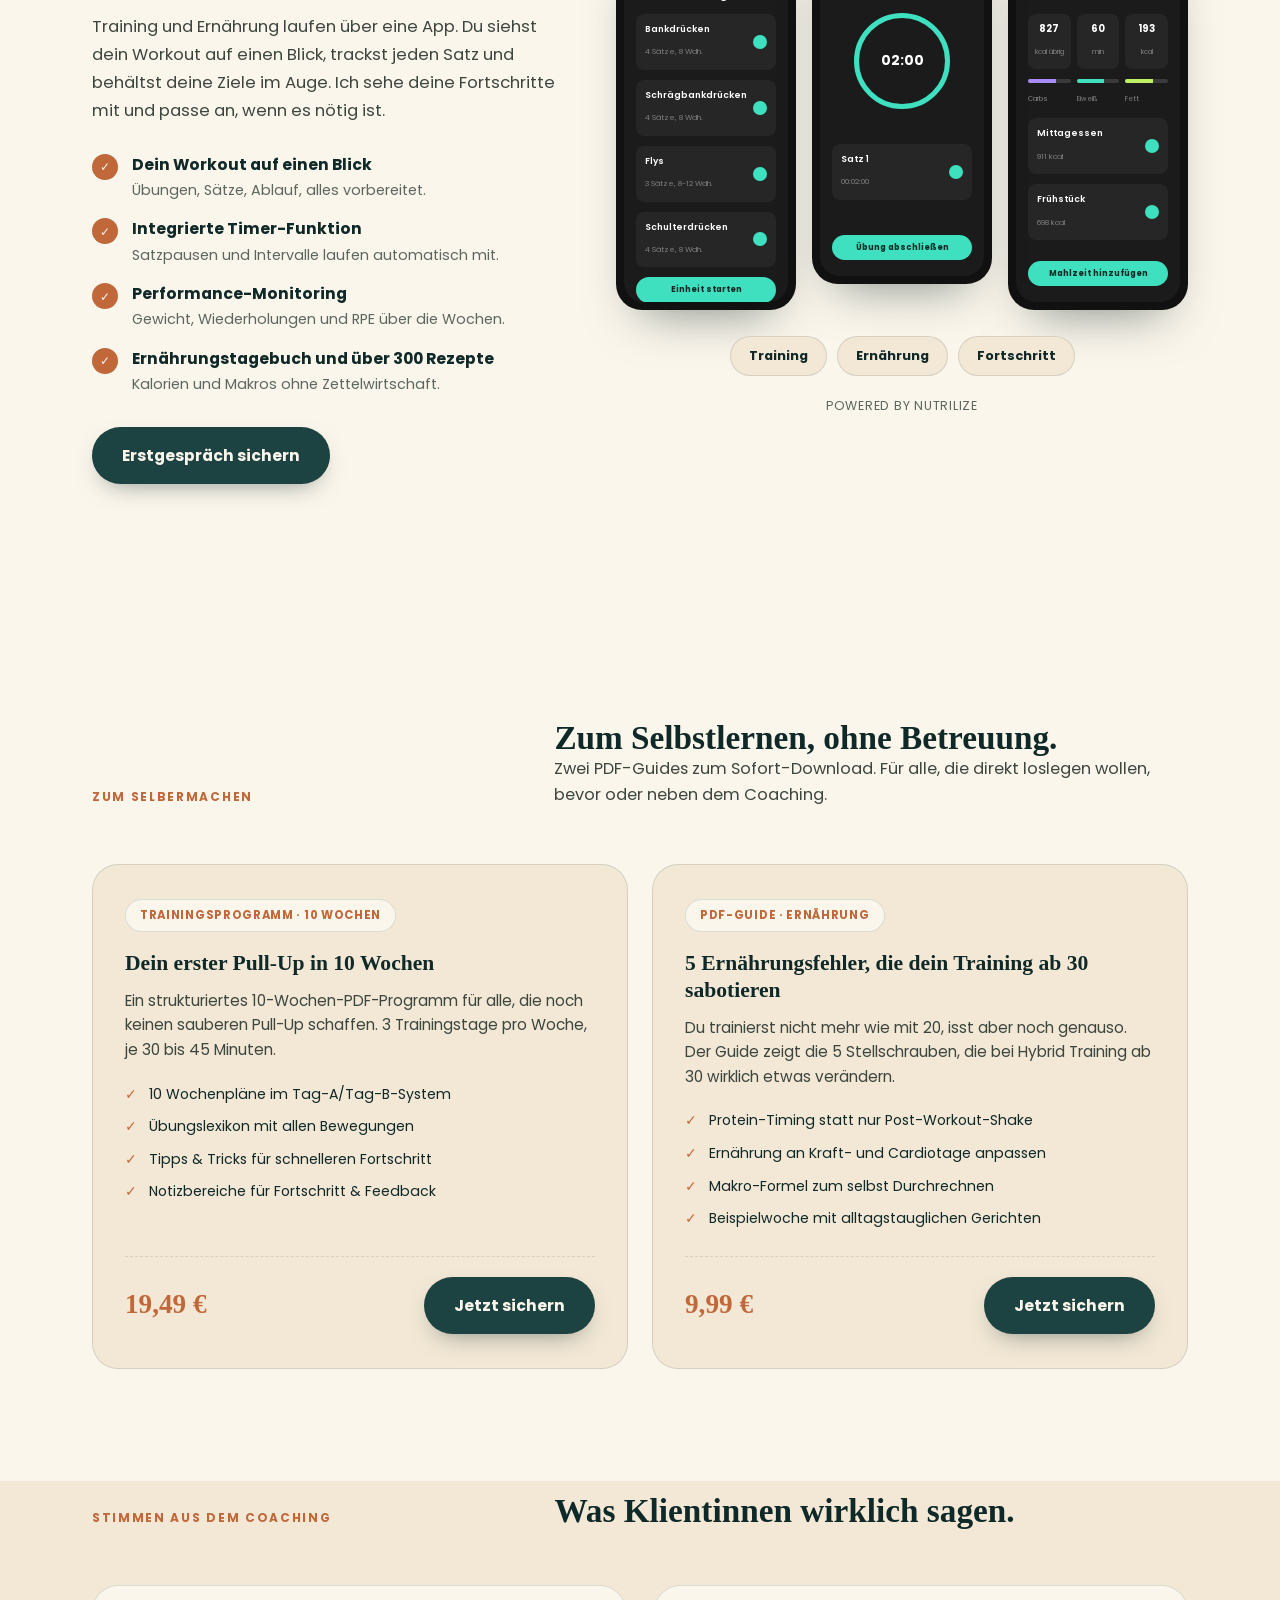
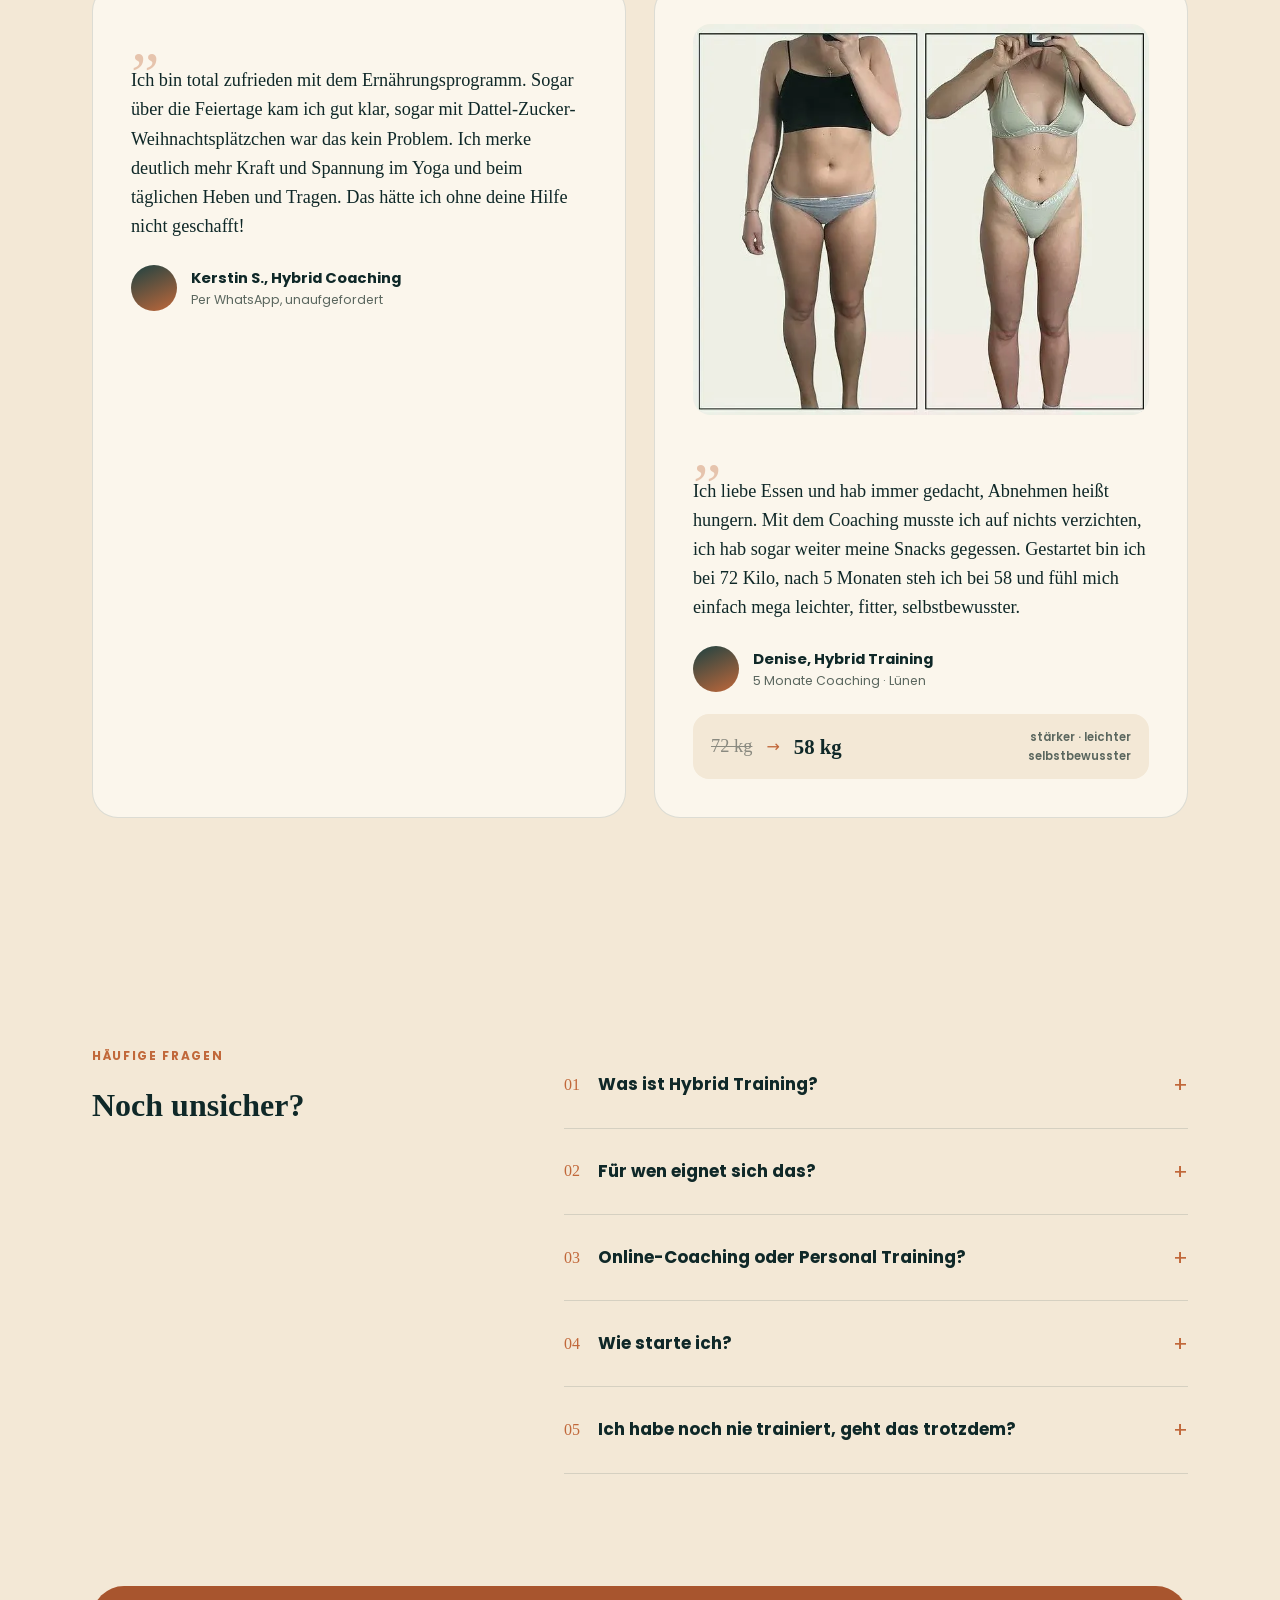
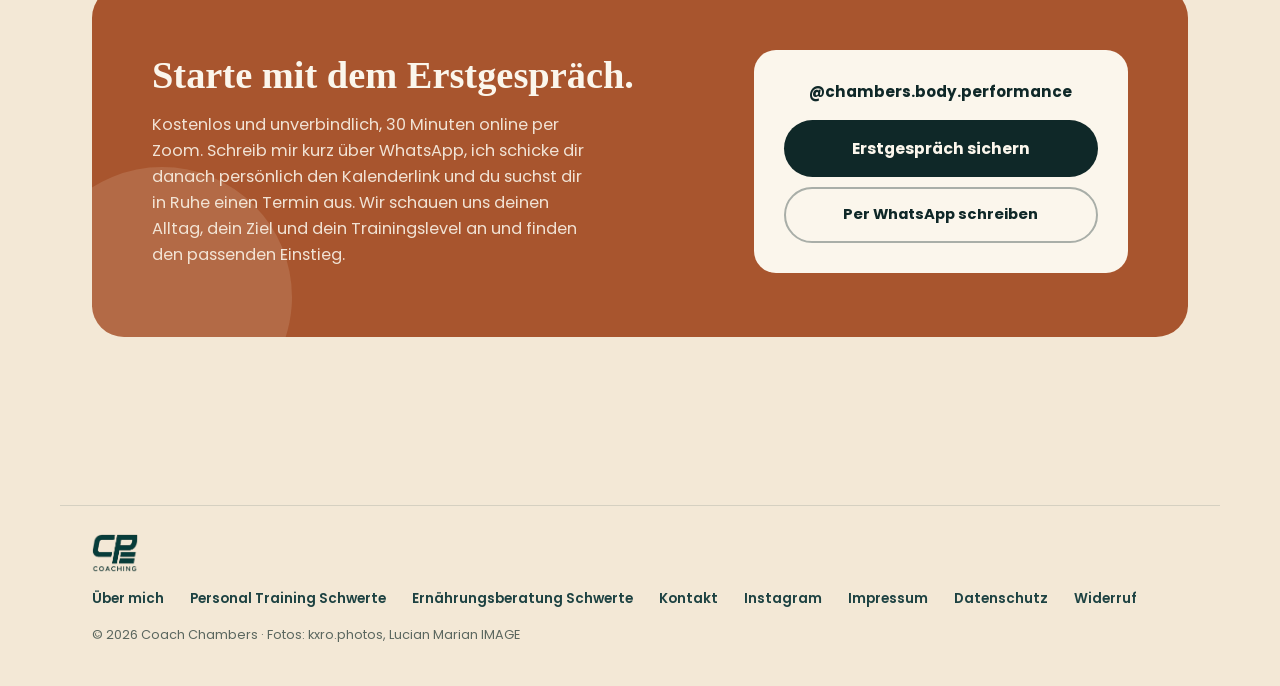
==== commit 197deb7e: "Pfeil hinter Erstgespraech-Buttons entfernt, einheitlich auf allen drei Seiten" ====
--- a/index.html
+++ b/index.html
@@ -386,7 +386,7 @@
           <h1>Stark werden.<br>Fit bleiben.<br><em>Ohne Schnellschuss.</em></h1>
           <p class="lede">Als Personal Trainer in Schwerte verbinde ich Laufen, Kraft und Mobility zu einem System und stimme deine Ernährung darauf ab. Für alle ab 30, die es diesmal wirklich durchziehen wollen.</p>
           <div class="hero-actions">
-            <a class="btn" href="https://wa.me/4915233956300?text=Hallo%20Coach%20Chambers%2C%20ich%20m%C3%B6chte%20gerne%20ein%20kostenloses%20Erstgespr%C3%A4ch%20vereinbaren." target="_blank" rel="noopener">Kostenloses Erstgespräch &rarr;</a>
+            <a class="btn" href="https://wa.me/4915233956300?text=Hallo%20Coach%20Chambers%2C%20ich%20m%C3%B6chte%20gerne%20ein%20kostenloses%20Erstgespr%C3%A4ch%20vereinbaren." target="_blank" rel="noopener">Kostenloses Erstgespräch</a>
             <a class="btn alt" href="#pricing">Angebot ansehen</a>
             <a class="btn guides-cta" href="#guides">Guides zum Selbermachen</a>
           </div>
@@ -577,7 +577,7 @@
         <div class="pricing-note">
           <p class="garantie"><b>Wenn dir die erste Einheit nicht zusagt, bekommst du sie erstattet.</b> Ohne Diskussion und ohne dass du dich rechtfertigen musst. Ich will niemanden coachen, der nicht überzeugt ist.</p>
           <p>Unsicher, was zu dir passt? Schreib mir kurz über WhatsApp, dann schauen wir gemeinsam, welches Paket zu deinem Ziel und Alltag passt. 30 Minuten online, ich schicke dir danach persönlich den Kalenderlink. Entscheidest du dich direkt, sparst du 25&nbsp;% auf den ersten Monat, bist du noch unsicher, reden wir einfach weiter oder du testest eine Woche kostenlos.</p>
-          <a class="btn" href="https://wa.me/4915233956300?text=Hallo%20Coach%20Chambers%2C%20ich%20m%C3%B6chte%20gerne%20ein%20kostenloses%20Erstgespr%C3%A4ch%20vereinbaren." target="_blank" rel="noopener">Erstgespräch sichern &rarr;</a>
+          <a class="btn" href="https://wa.me/4915233956300?text=Hallo%20Coach%20Chambers%2C%20ich%20m%C3%B6chte%20gerne%20ein%20kostenloses%20Erstgespr%C3%A4ch%20vereinbaren." target="_blank" rel="noopener">Erstgespräch sichern</a>
         </div>
 
         <div class="pricing-testwoche">
@@ -605,7 +605,7 @@
               <div class="app-feat"><span class="tick">&check;</span><div><b>Performance-Monitoring</b><span>Gewicht, Wiederholungen und RPE über die Wochen.</span></div></div>
               <div class="app-feat"><span class="tick">&check;</span><div><b>Ernährungstagebuch und über 300 Rezepte</b><span>Kalorien und Makros ohne Zettelwirtschaft.</span></div></div>
             </div>
-            <a class="btn" href="https://wa.me/4915233956300?text=Hallo%20Coach%20Chambers%2C%20ich%20m%C3%B6chte%20gerne%20ein%20kostenloses%20Erstgespr%C3%A4ch%20vereinbaren." target="_blank" rel="noopener">Erstgespräch sichern &rarr;</a>
+            <a class="btn" href="https://wa.me/4915233956300?text=Hallo%20Coach%20Chambers%2C%20ich%20m%C3%B6chte%20gerne%20ein%20kostenloses%20Erstgespr%C3%A4ch%20vereinbaren." target="_blank" rel="noopener">Erstgespräch sichern</a>
           </div>
           <div>
             <div class="app-shots" aria-hidden="true">
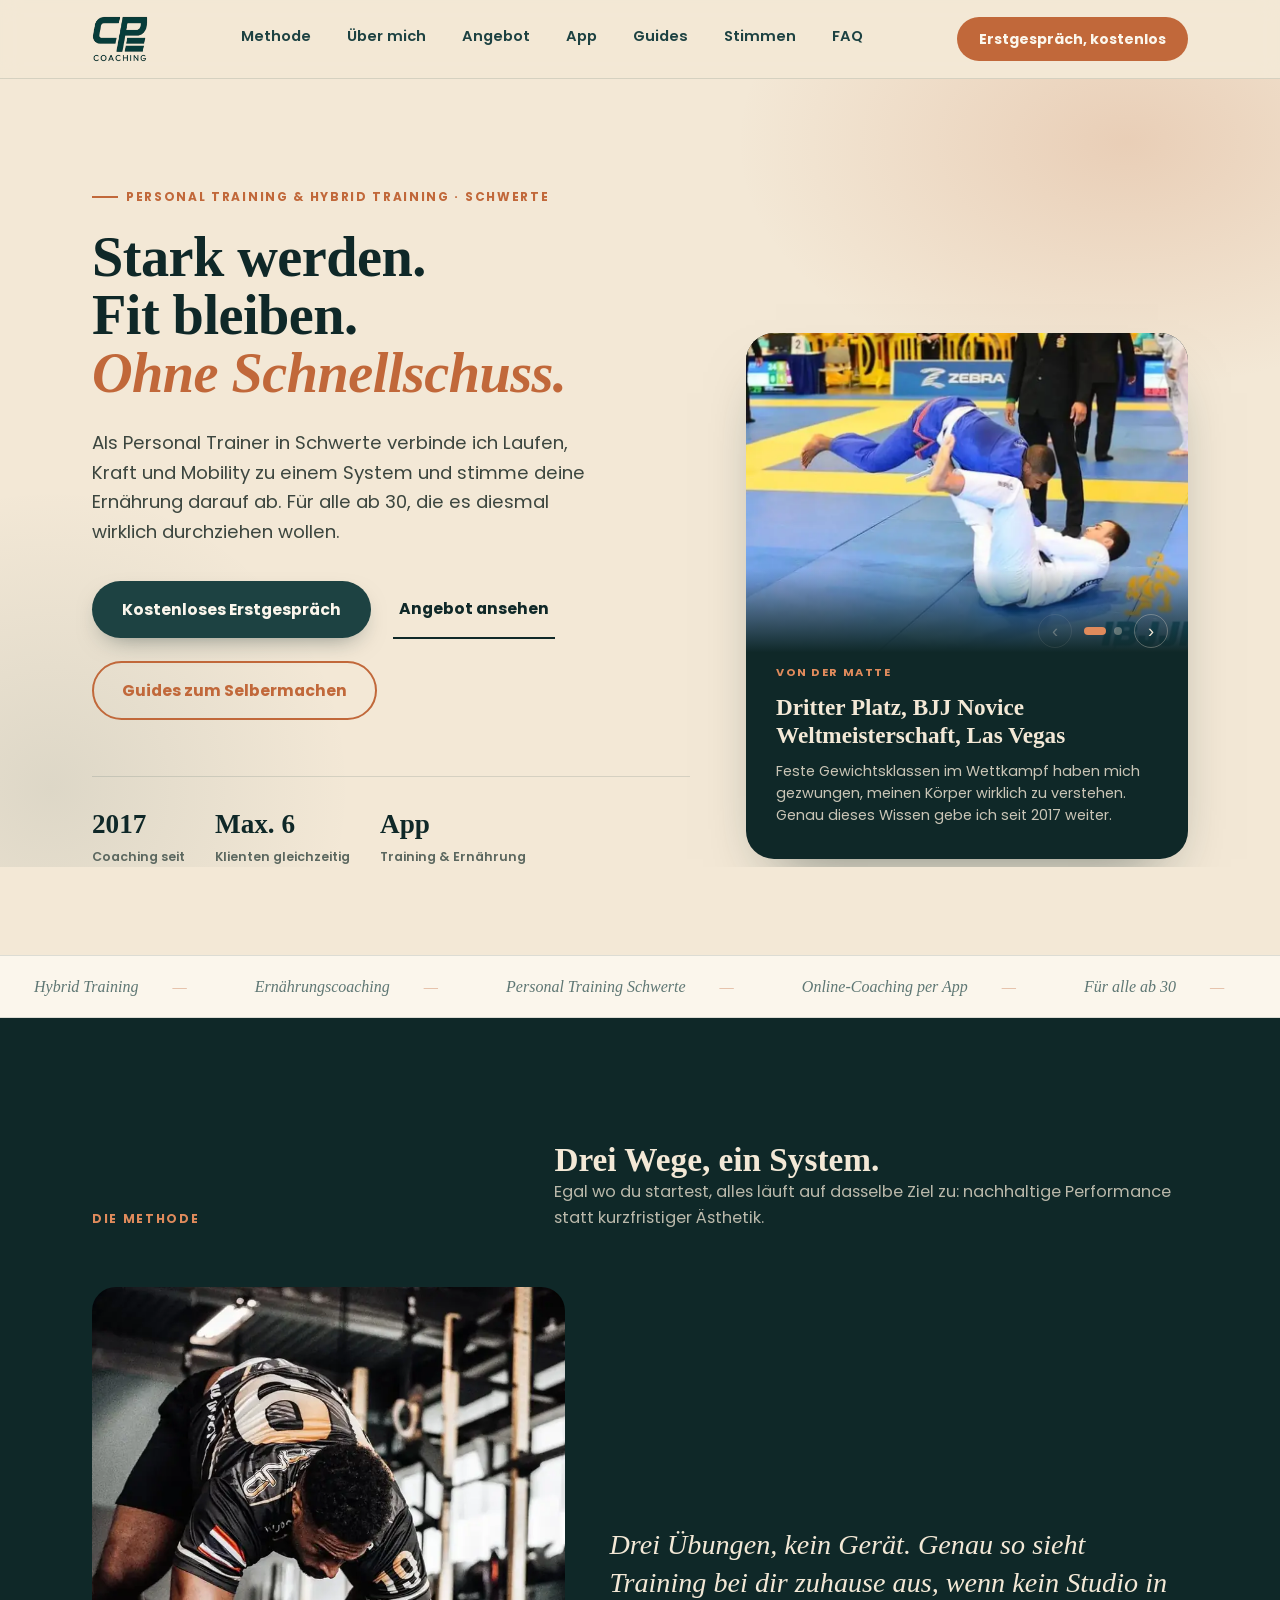
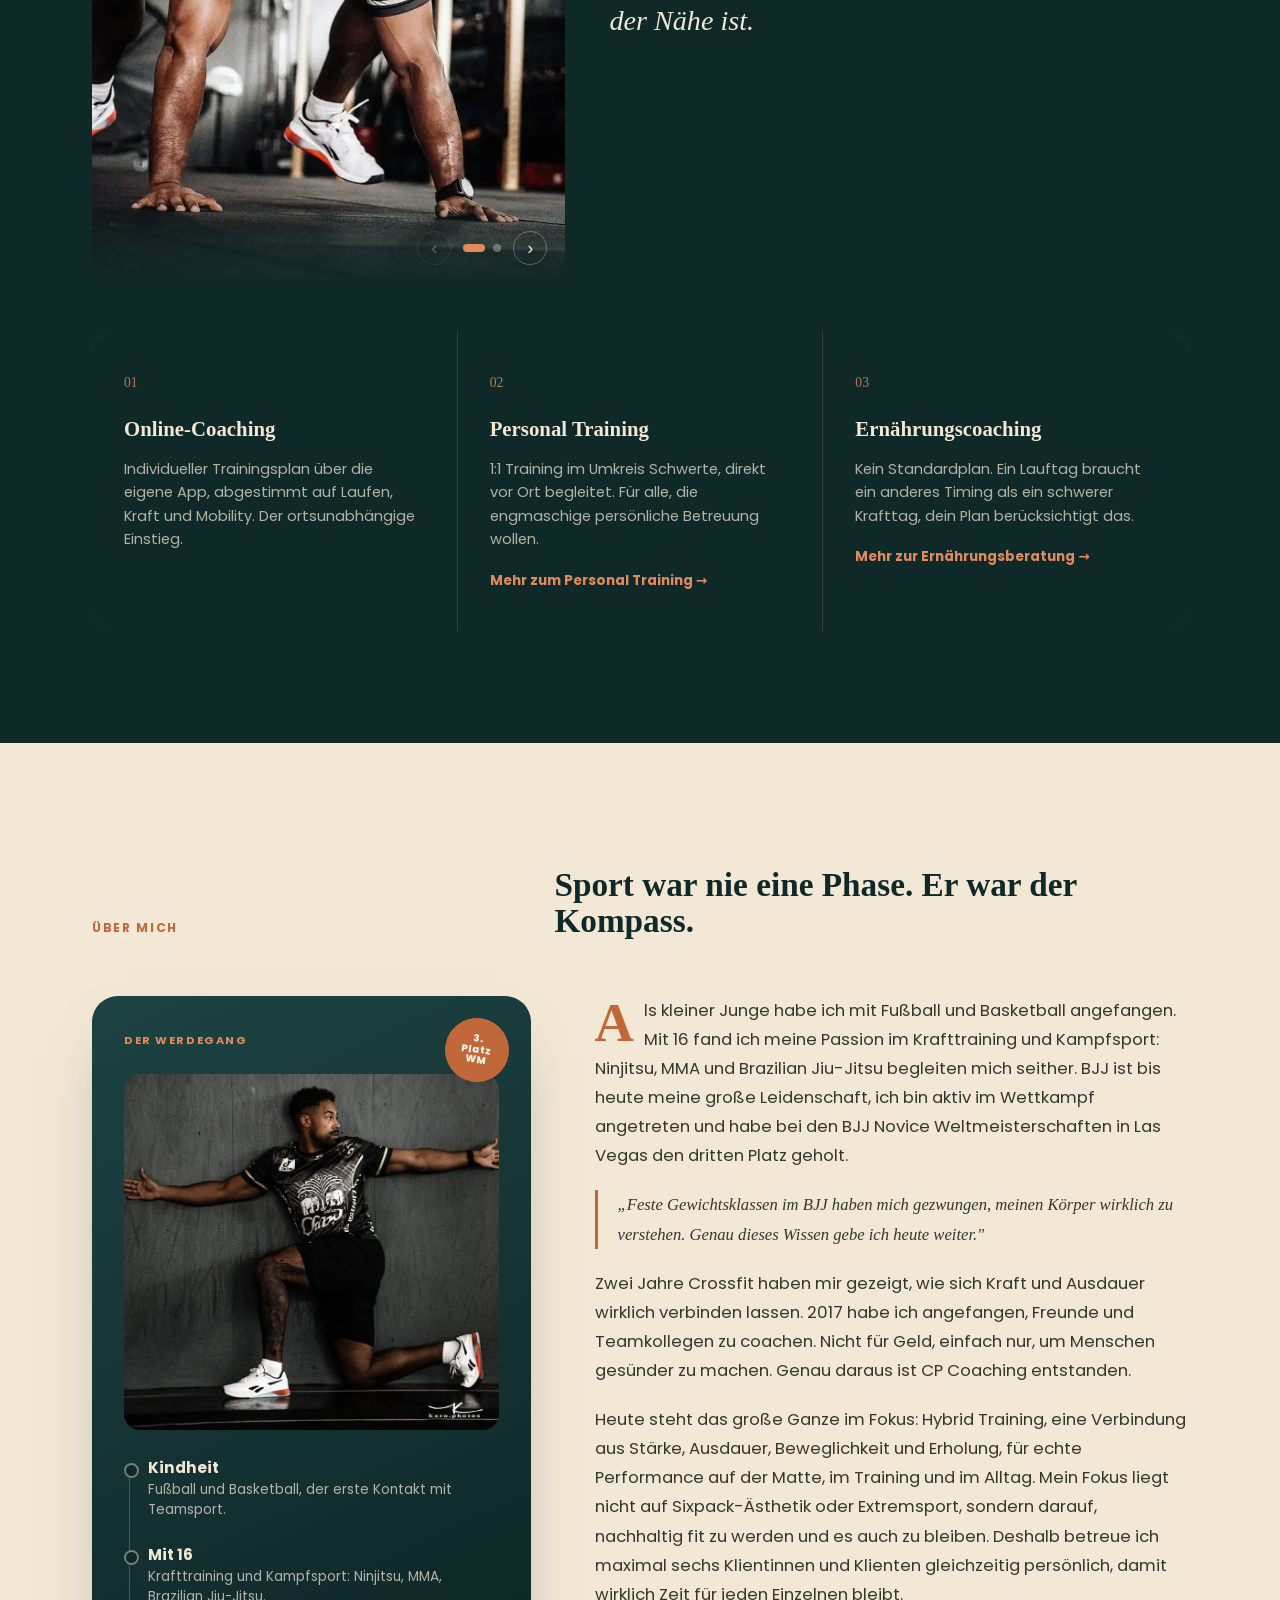
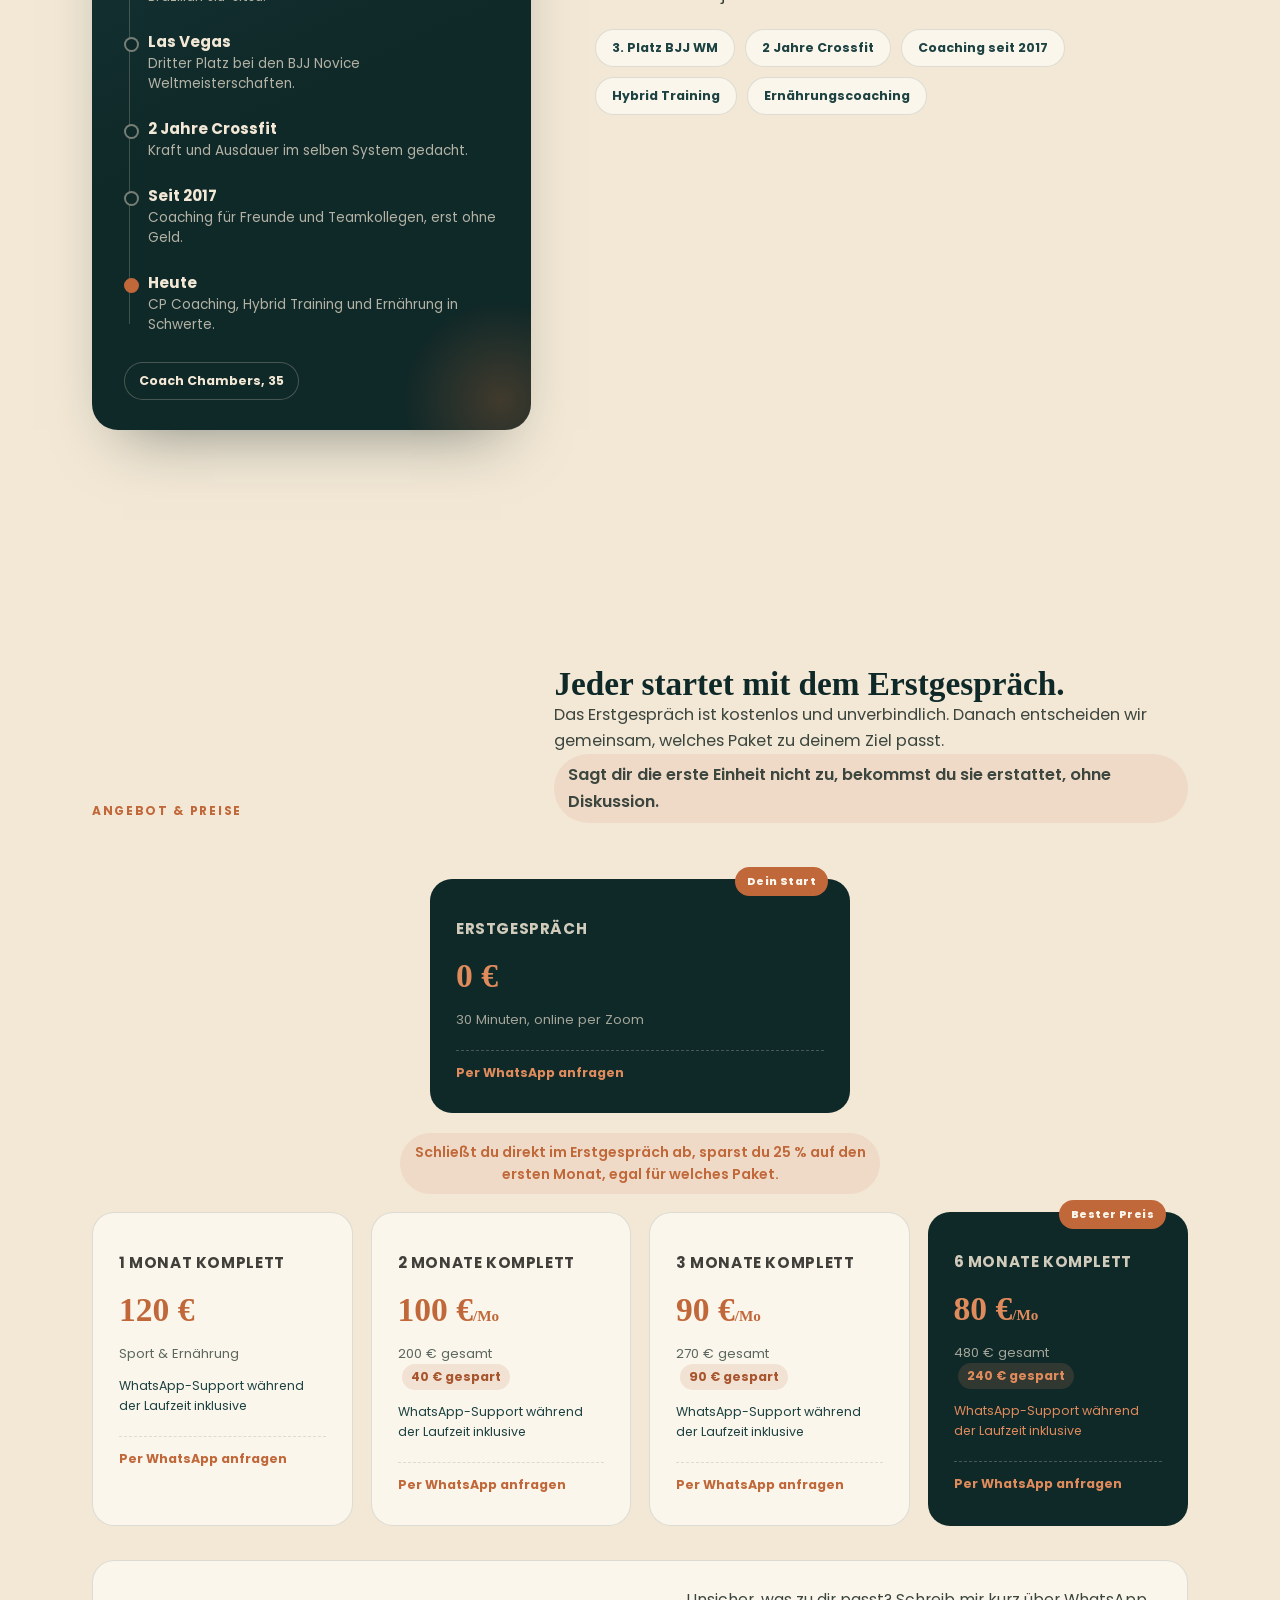
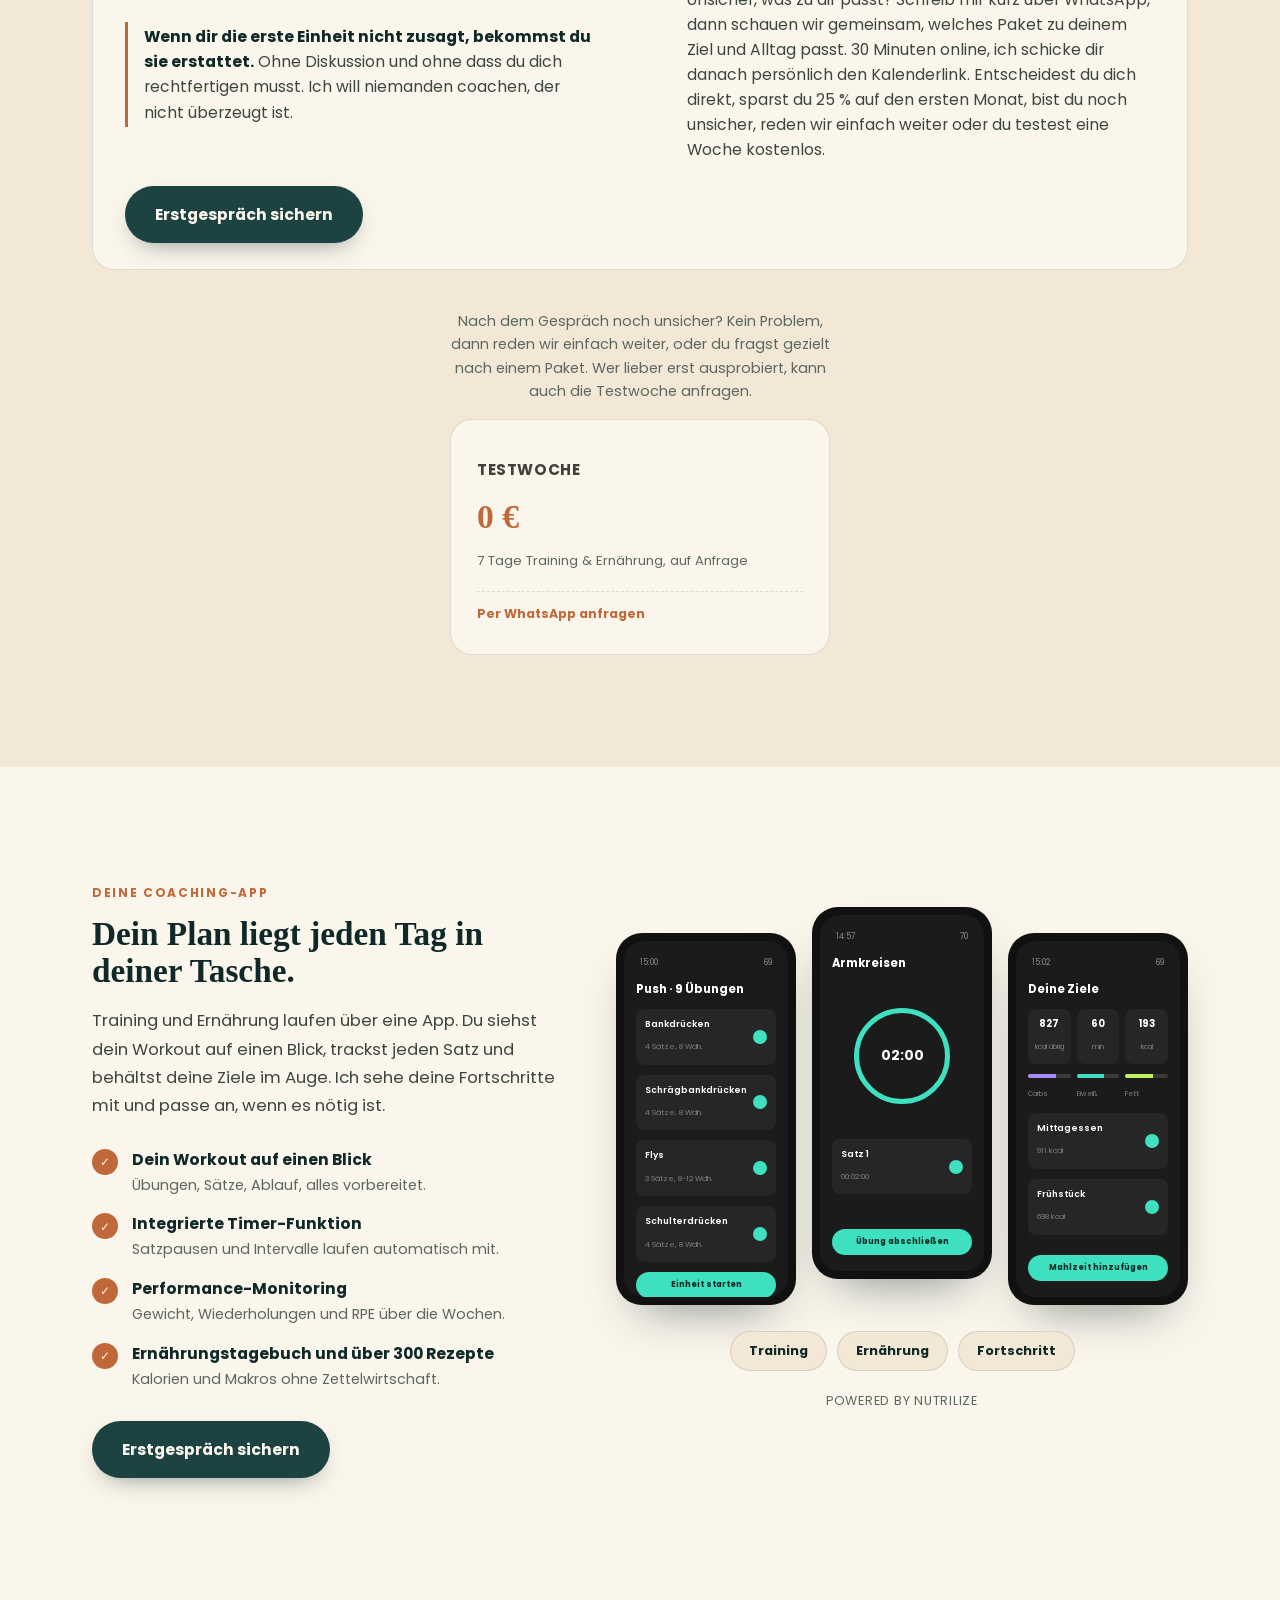
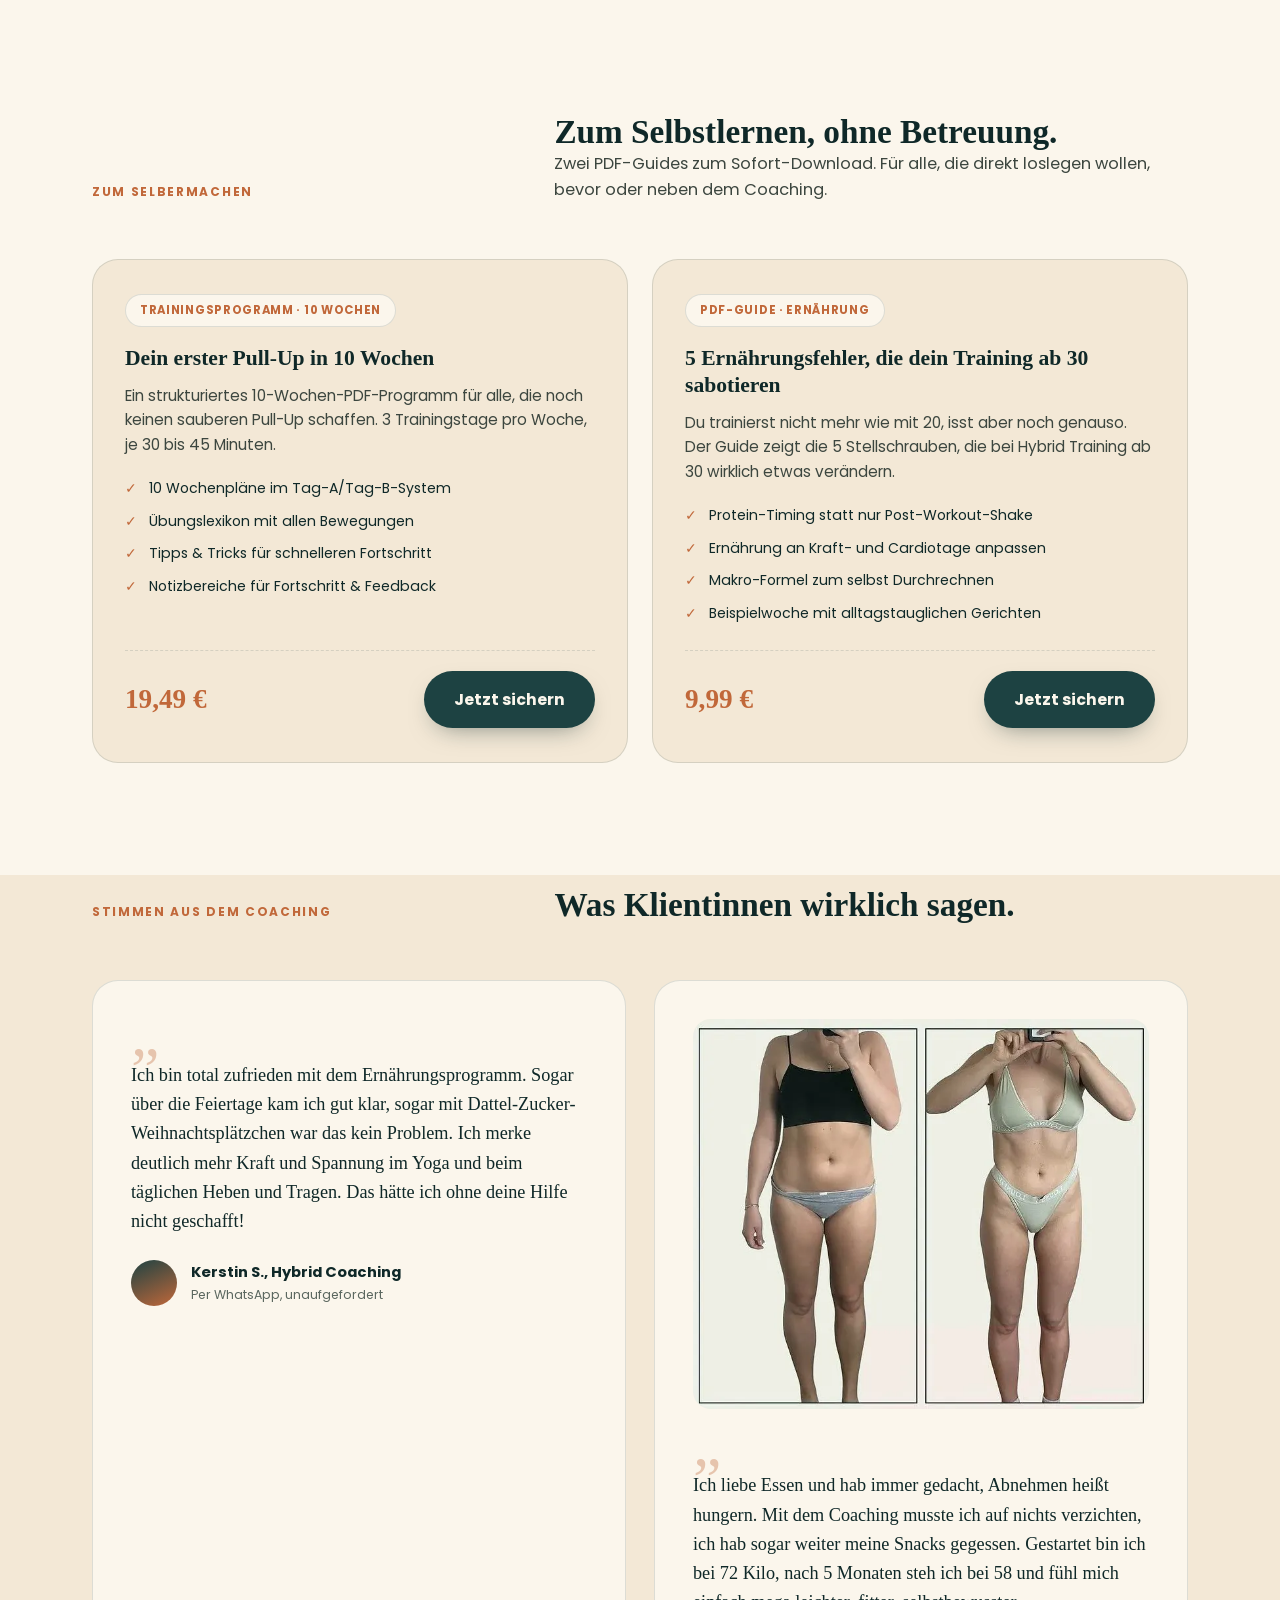
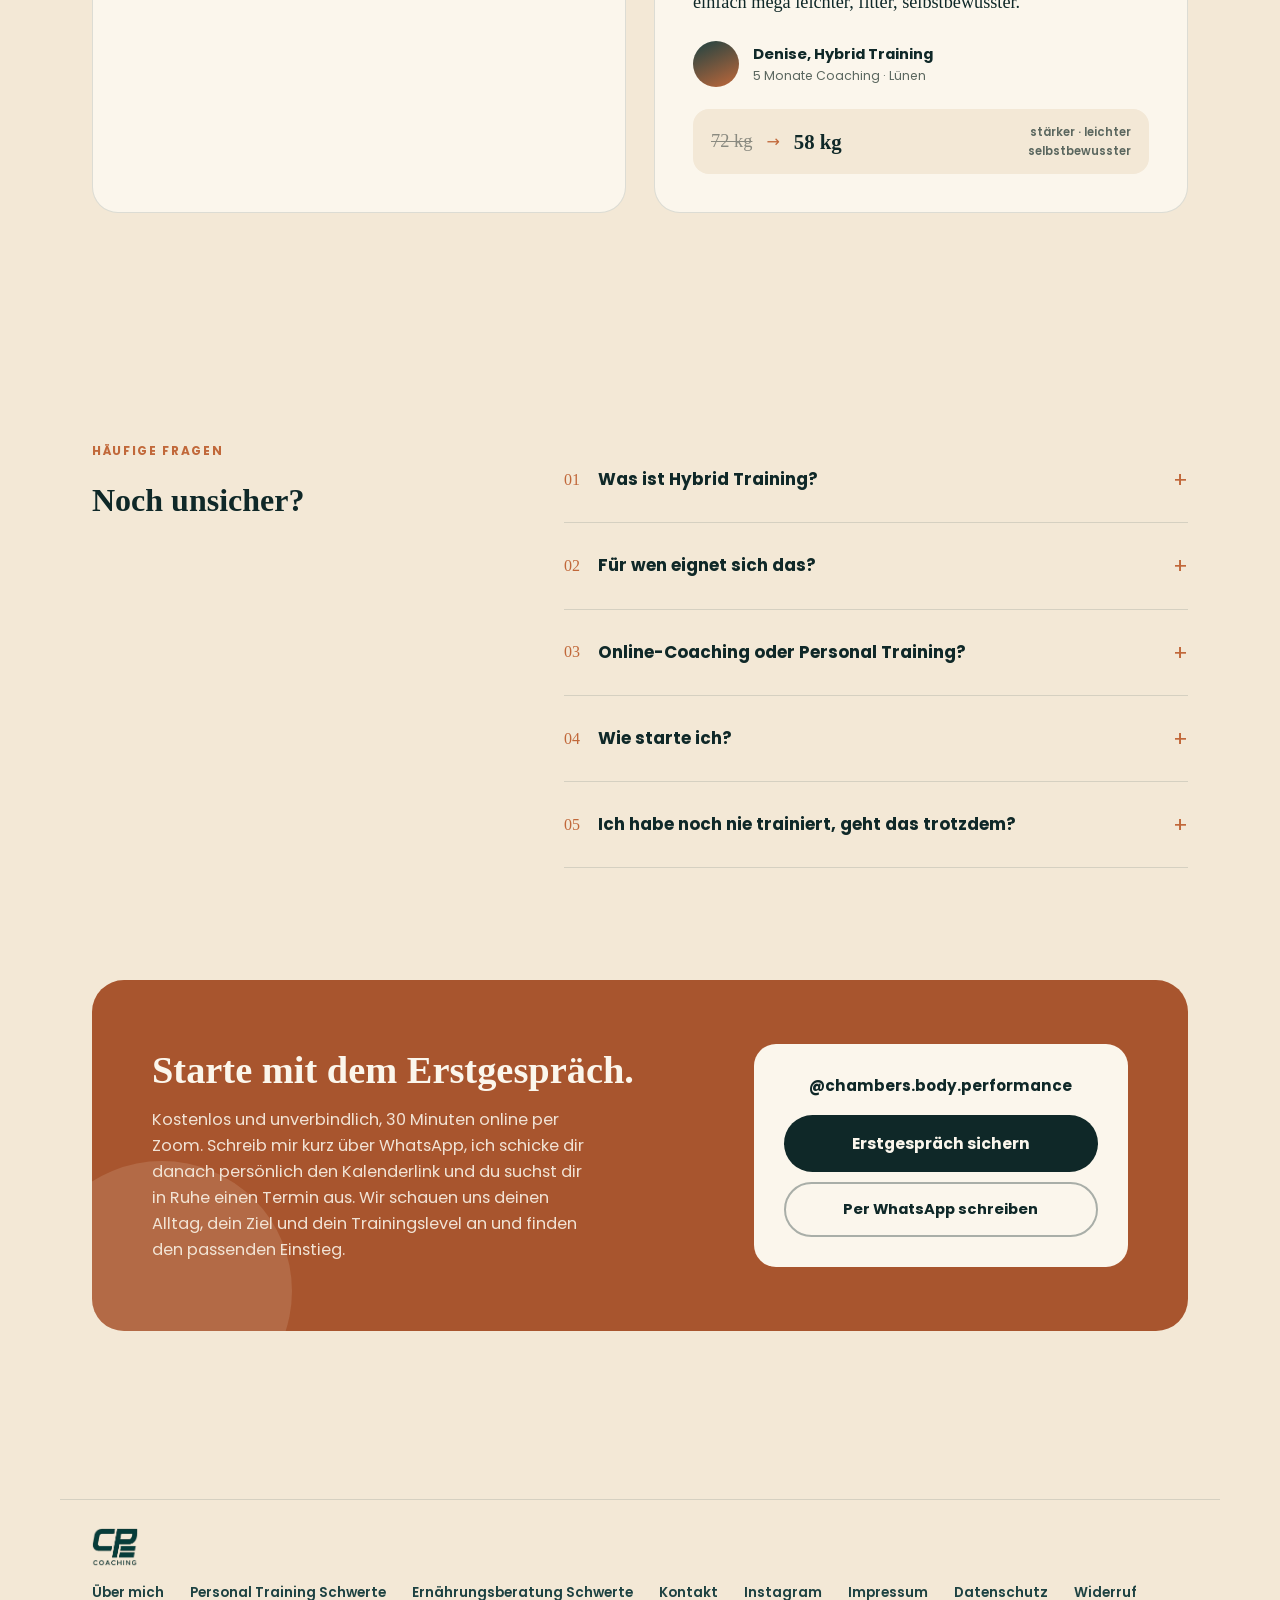
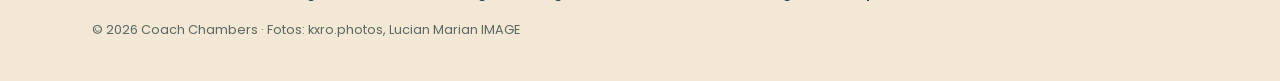
==== commit 459db482: "Entferne Homepage-Fotos mit sehr gut erkennbarem Gesicht Hero-Slider: bjj-1-bodenkampf entfernt (Eag" ====
--- a/index.html
+++ b/index.html
@@ -400,8 +400,7 @@
           <div class="portrait">
             <div class="slider" data-slider>
               <div class="slides" role="group" aria-label="Wettkampfbilder aus dem Brazilian Jiu-Jitsu, zum Blättern wischen">
-                <figure><picture><source srcset="images/coach/bjj-1-bodenkampf.webp" type="image/webp"><img src="images/coach/bjj-1-bodenkampf.jpg" alt="Coach Chambers im blauen Gi kontrolliert seinen Gegner am Boden" width="900" height="675" loading="eager" fetchpriority="high" decoding="async"></picture></figure>
-                <figure><picture><source srcset="images/coach/bjj-2-wurf.webp" type="image/webp"><img src="images/coach/bjj-2-wurf.jpg" alt="Coach Chambers hebt seinen Gegner für einen Wurf an" width="900" height="675" loading="lazy" decoding="async"></picture></figure>
+                <figure><picture><source srcset="images/coach/bjj-2-wurf.webp" type="image/webp"><img src="images/coach/bjj-2-wurf.jpg" alt="Coach Chambers hebt seinen Gegner für einen Wurf an" width="900" height="675" loading="eager" fetchpriority="high" decoding="async"></picture></figure>
                 <figure><picture><source srcset="images/coach/bjj-3-guard-pass.webp" type="image/webp"><img src="images/coach/bjj-3-guard-pass.jpg" alt="Coach Chambers beim Überwinden der Guard seines Gegners" width="900" height="675" loading="lazy" decoding="async"></picture></figure>
               </div>
               <div class="slider-nav">
@@ -441,9 +440,6 @@
               </figure>
               <figure>
                 <picture><source srcset="images/coach/sport-2-liegestuetz.webp" type="image/webp"><img src="images/coach/sport-2-liegestuetz.jpg" alt="Coach Chambers im tiefen Liegestütz" width="760" height="950" loading="lazy" decoding="async"></picture>
-              </figure>
-              <figure>
-                <picture><source srcset="images/coach/sport-3-kniebeuge.webp" type="image/webp"><img src="images/coach/sport-3-kniebeuge.jpg" alt="Coach Chambers in der tiefen Kniebeuge" width="760" height="950" loading="lazy" decoding="async"></picture>
               </figure>
             </div>
             <div class="slider-nav">
@@ -506,9 +502,6 @@
             <p class="intro">Als kleiner Junge habe ich mit Fußball und Basketball angefangen. Mit 16 fand ich meine Passion im Krafttraining und Kampfsport: Ninjitsu, MMA und Brazilian Jiu-Jitsu begleiten mich seither. BJJ ist bis heute meine große Leidenschaft, ich bin aktiv im Wettkampf angetreten und habe bei den BJJ Novice Weltmeisterschaften in Las Vegas den dritten Platz geholt.</p>
             <p class="pull">„Feste Gewichtsklassen im BJJ haben mich gezwungen, meinen Körper wirklich zu verstehen. Genau dieses Wissen gebe ich heute weiter."</p>
 
-            <figure class="portraet-klein">
-              <picture><source srcset="images/coach/coach-assault-bike.webp" type="image/webp"><img src="images/coach/coach-assault-bike.jpg" alt="Coach Chambers beim Ausdauertraining auf dem Assault Bike" width="820" height="1230" loading="lazy" decoding="async"></picture>
-            </figure>
             <p>Zwei Jahre Crossfit haben mir gezeigt, wie sich Kraft und Ausdauer wirklich verbinden lassen. 2017 habe ich angefangen, Freunde und Teamkollegen zu coachen. Nicht für Geld, einfach nur, um Menschen gesünder zu machen. Genau daraus ist CP Coaching entstanden.</p>
             <p>Heute steht das große Ganze im Fokus: Hybrid Training, eine Verbindung aus Stärke, Ausdauer, Beweglichkeit und Erholung, für echte Performance auf der Matte, im Training und im Alltag. Mein Fokus liegt nicht auf Sixpack-Ästhetik oder Extremsport, sondern darauf, nachhaltig fit zu werden und es auch zu bleiben. Deshalb betreue ich maximal sechs Klientinnen und Klienten gleichzeitig persönlich, damit wirklich Zeit für jeden Einzelnen bleibt.</p>
             <div class="about-tags">
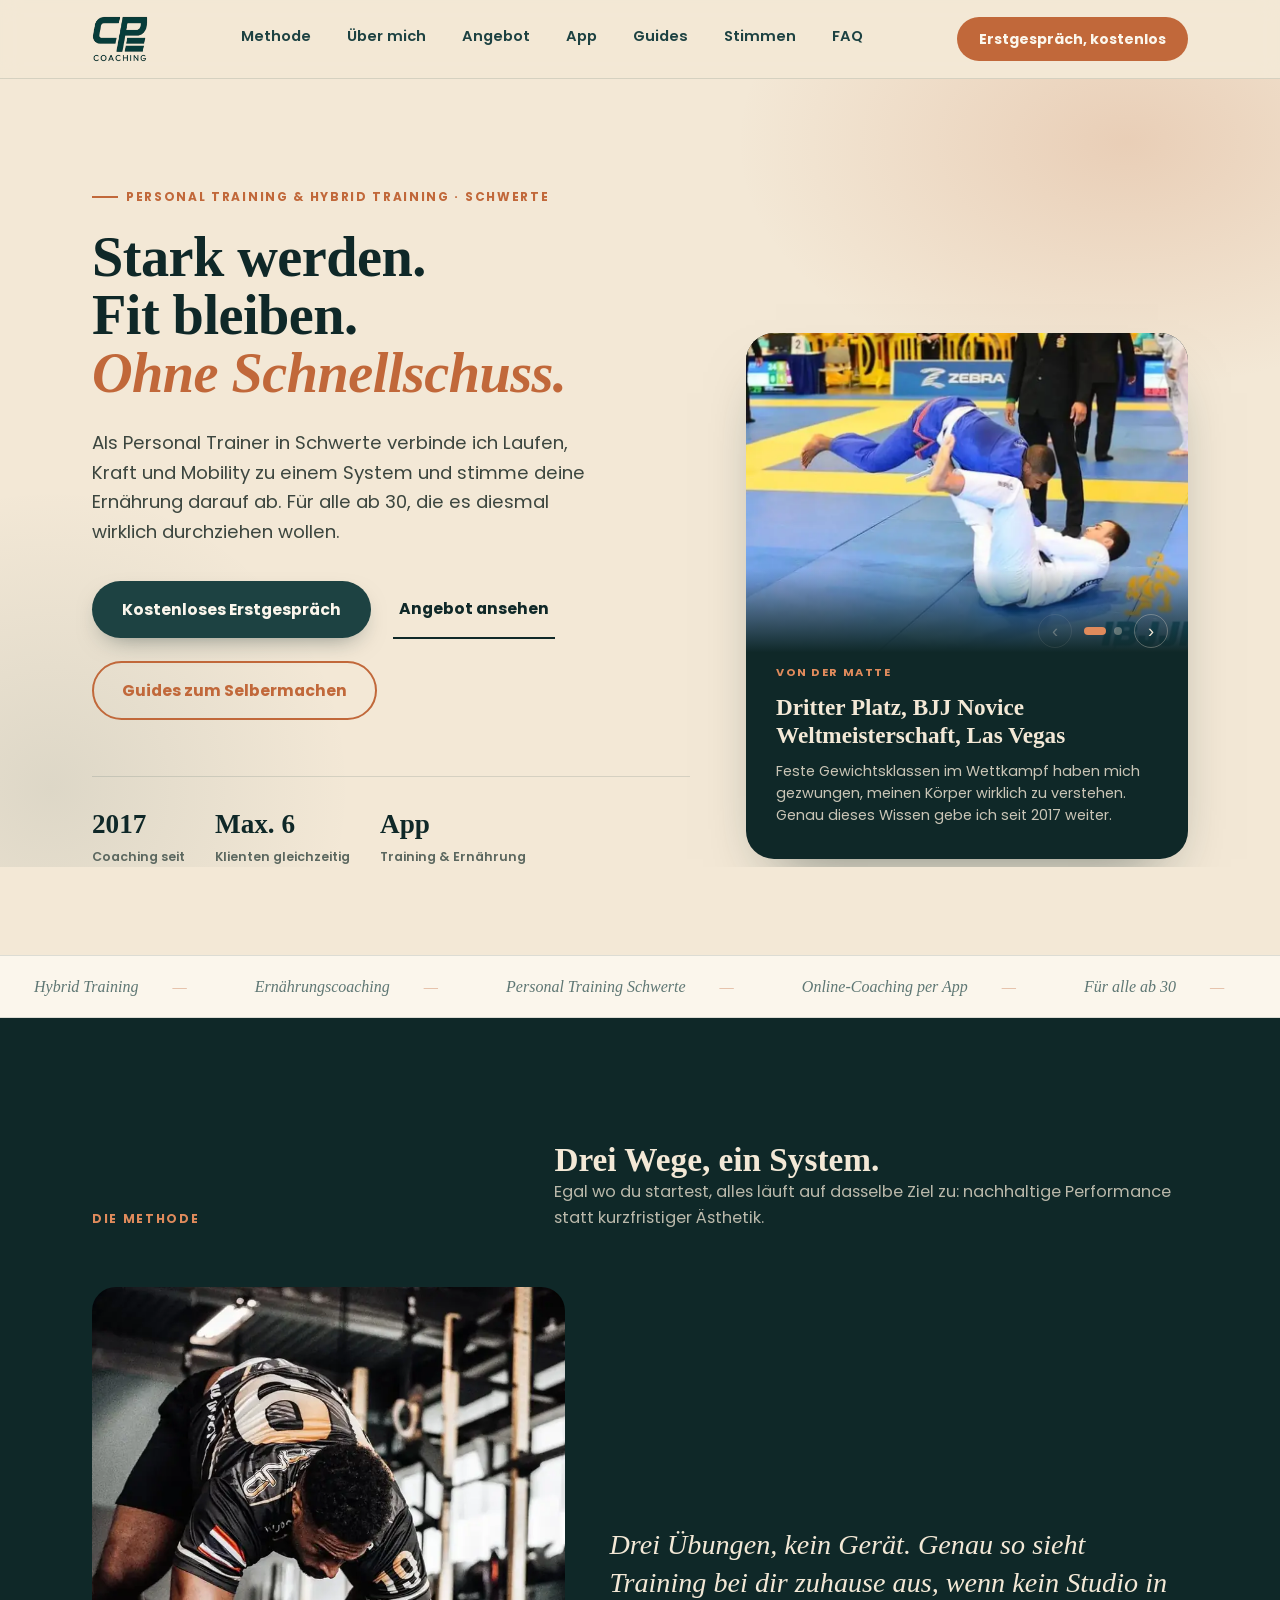
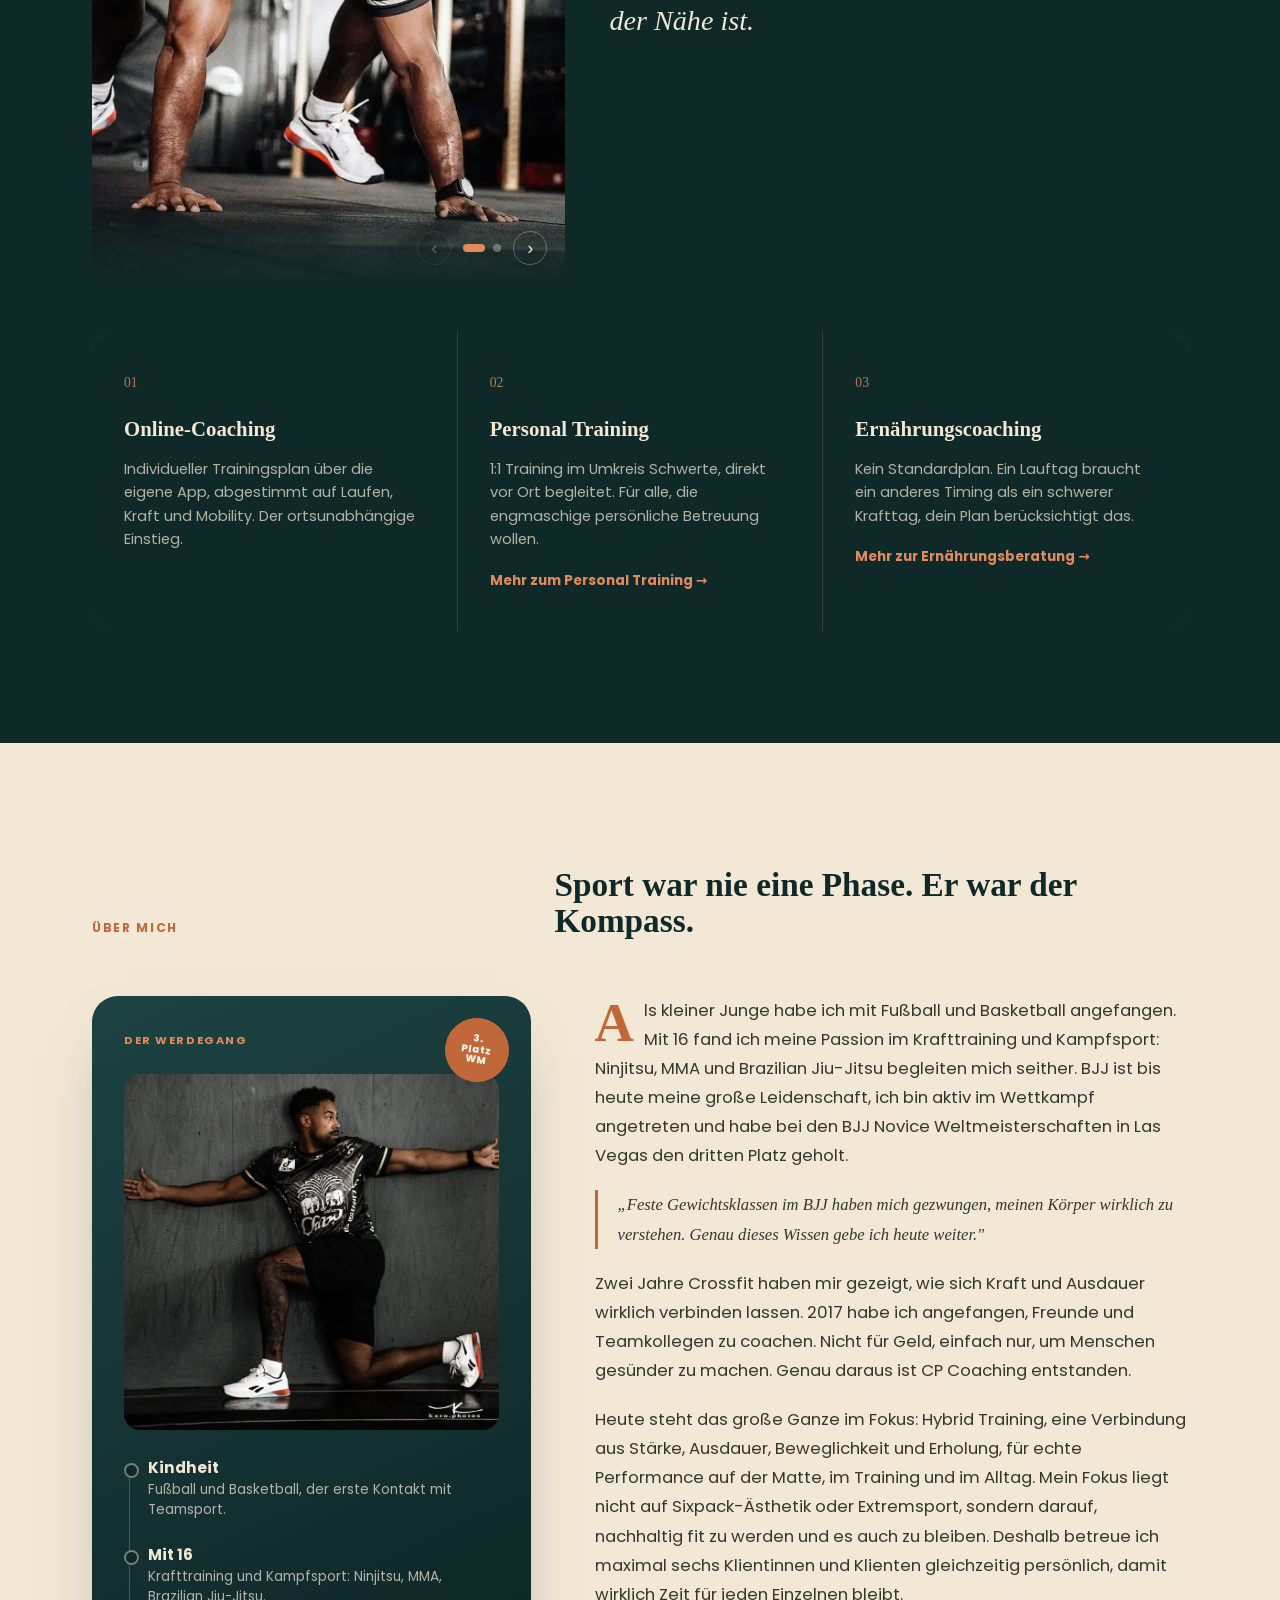
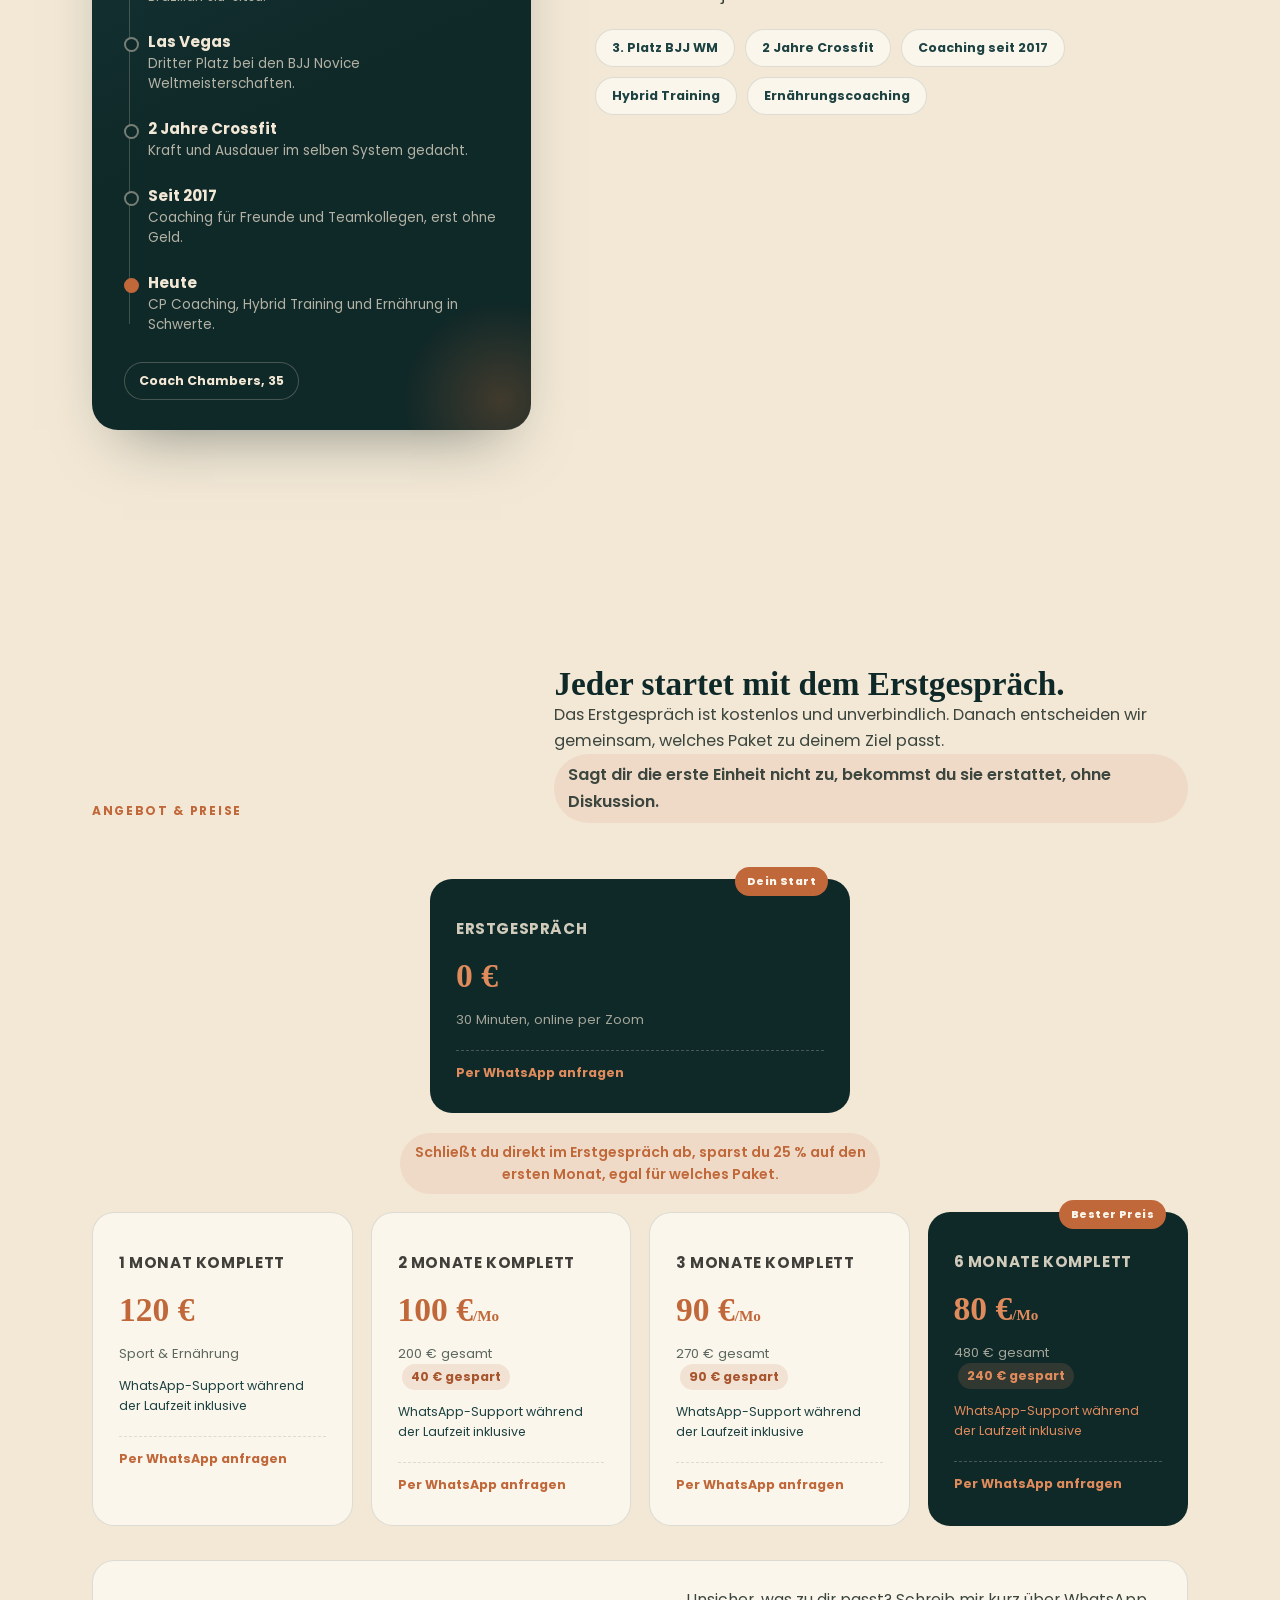
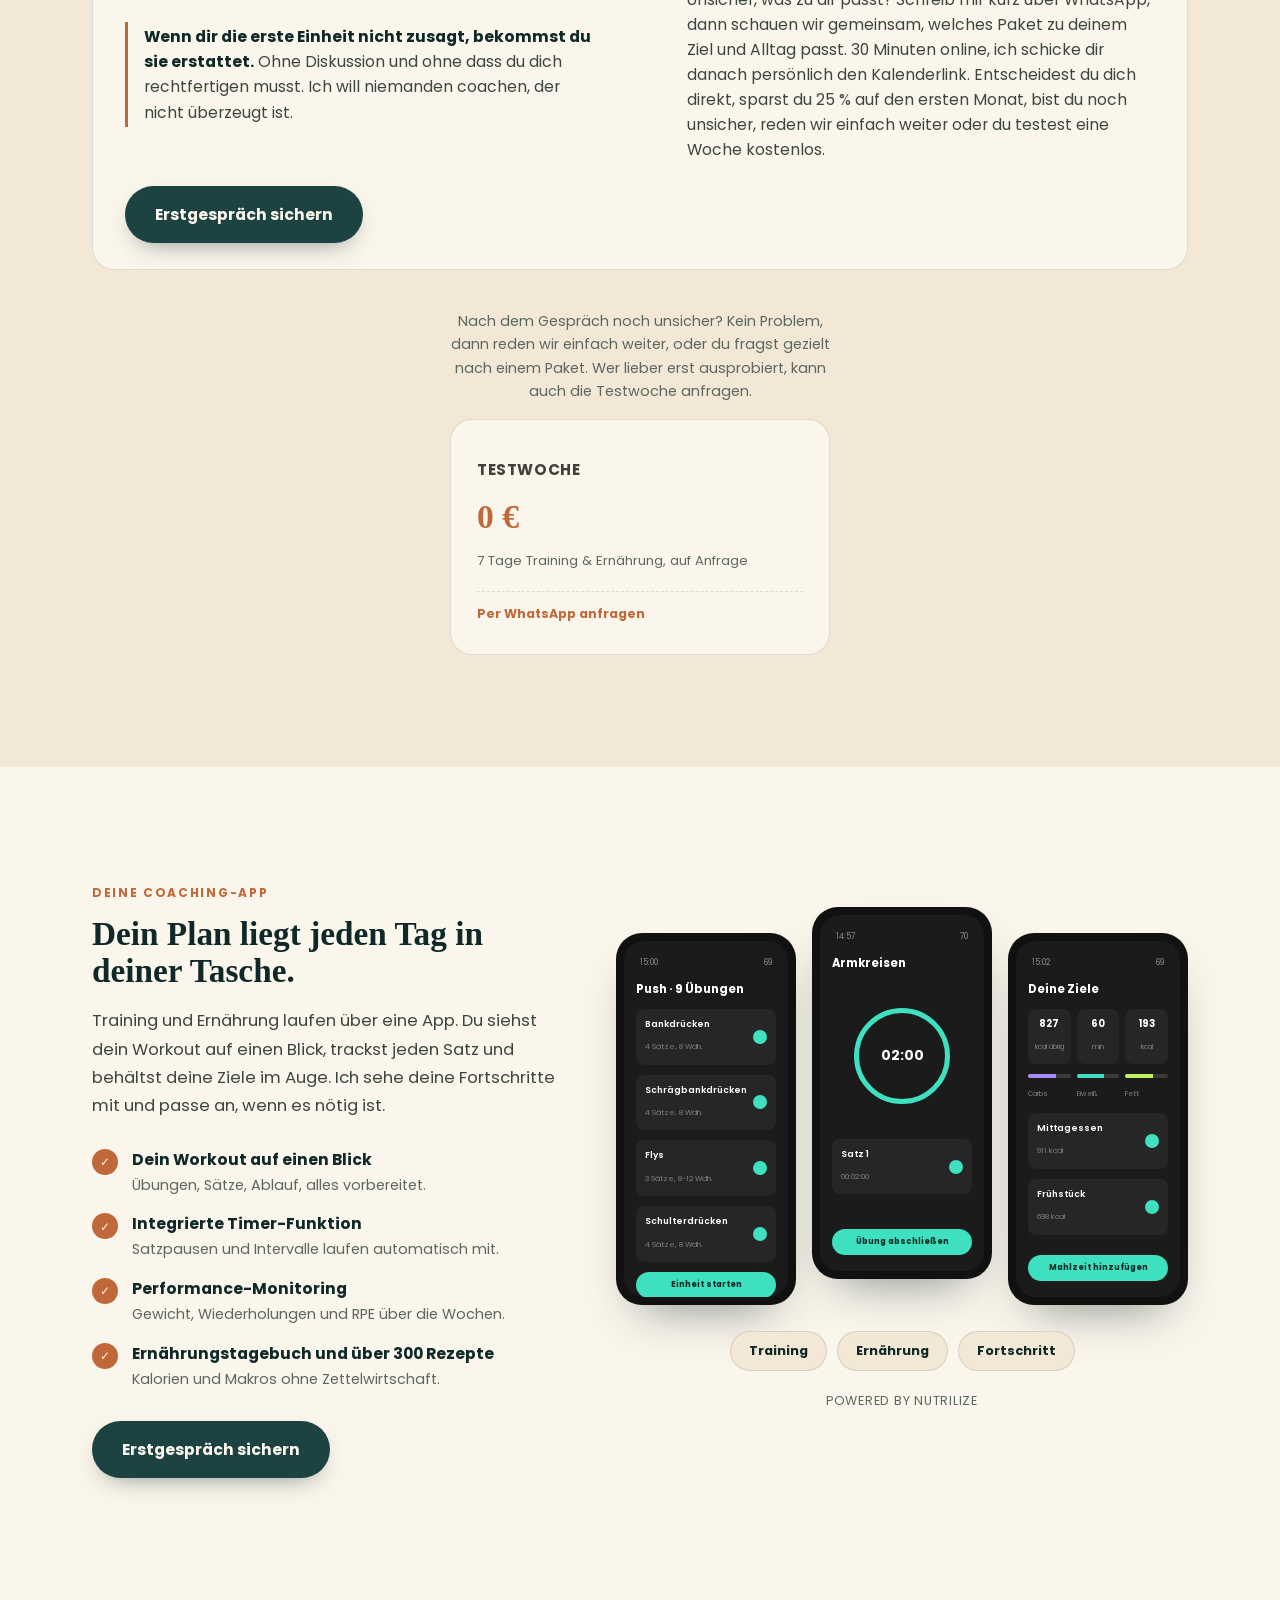
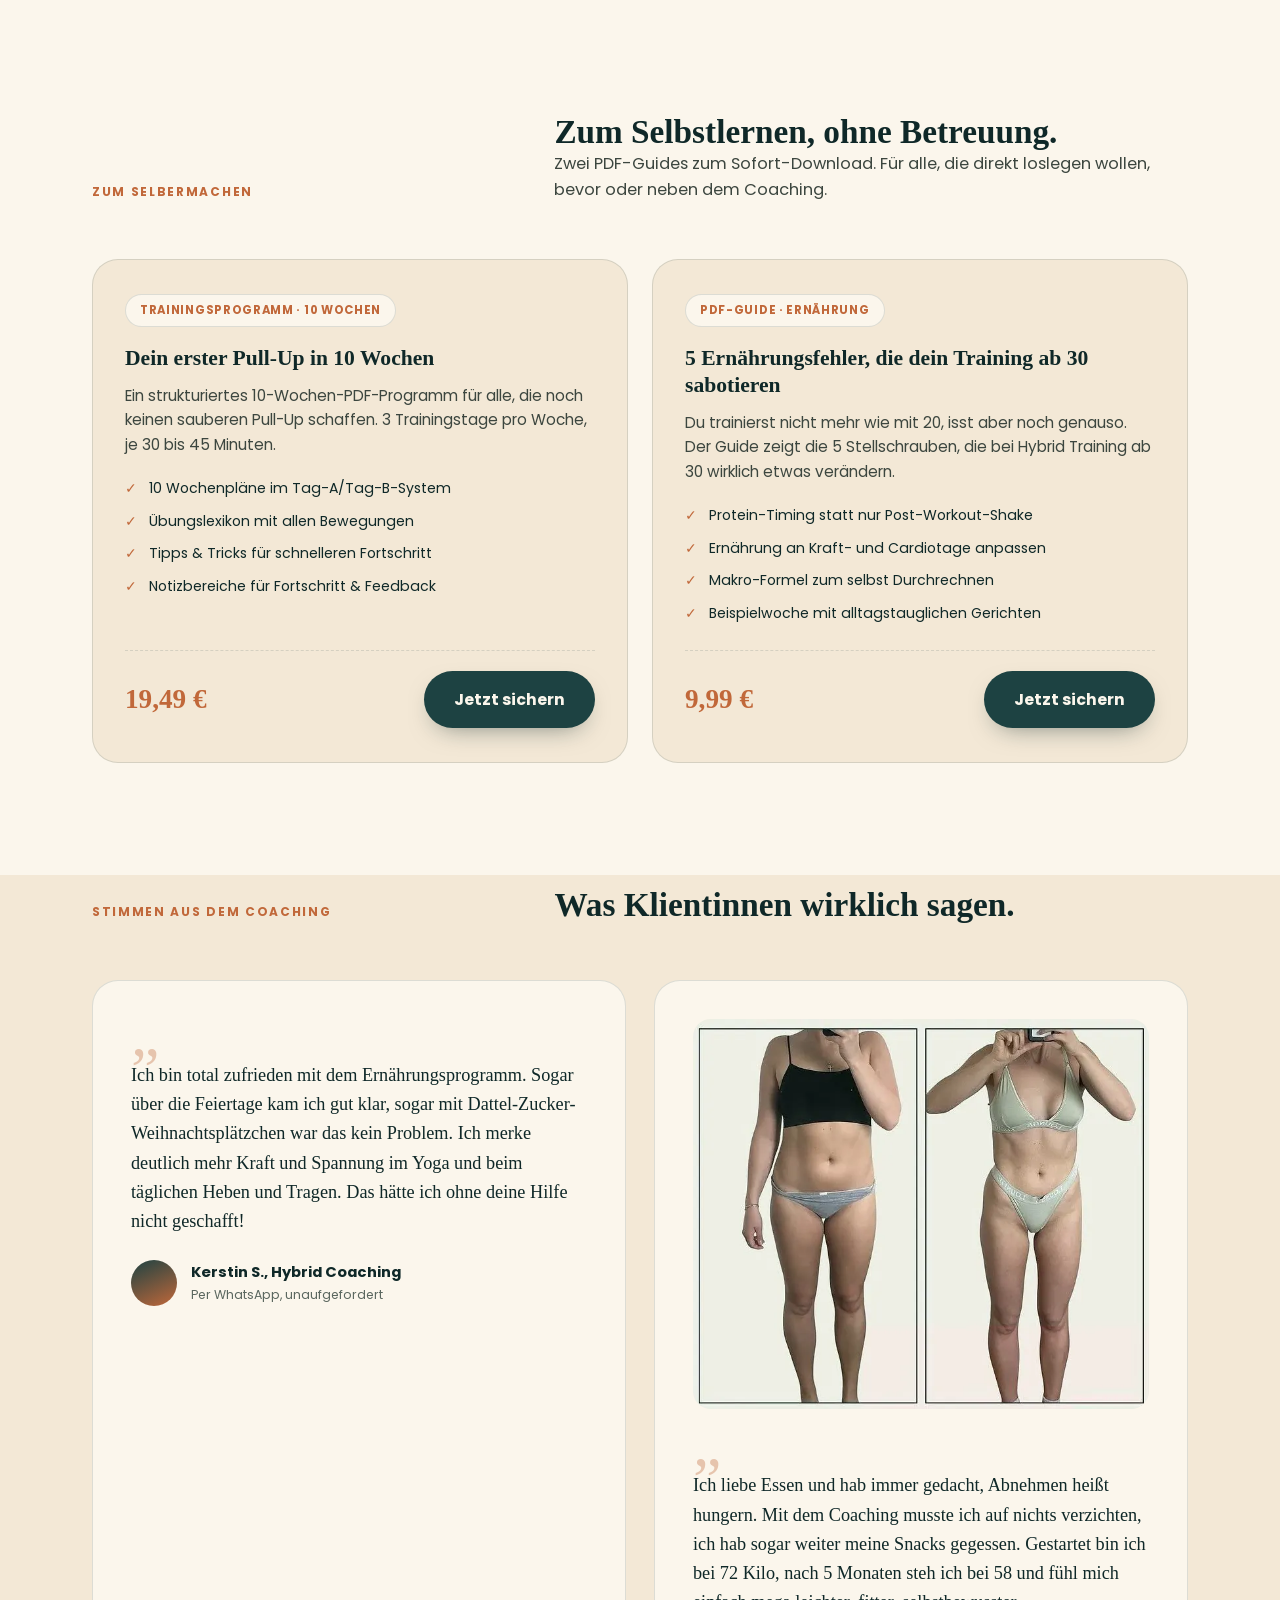
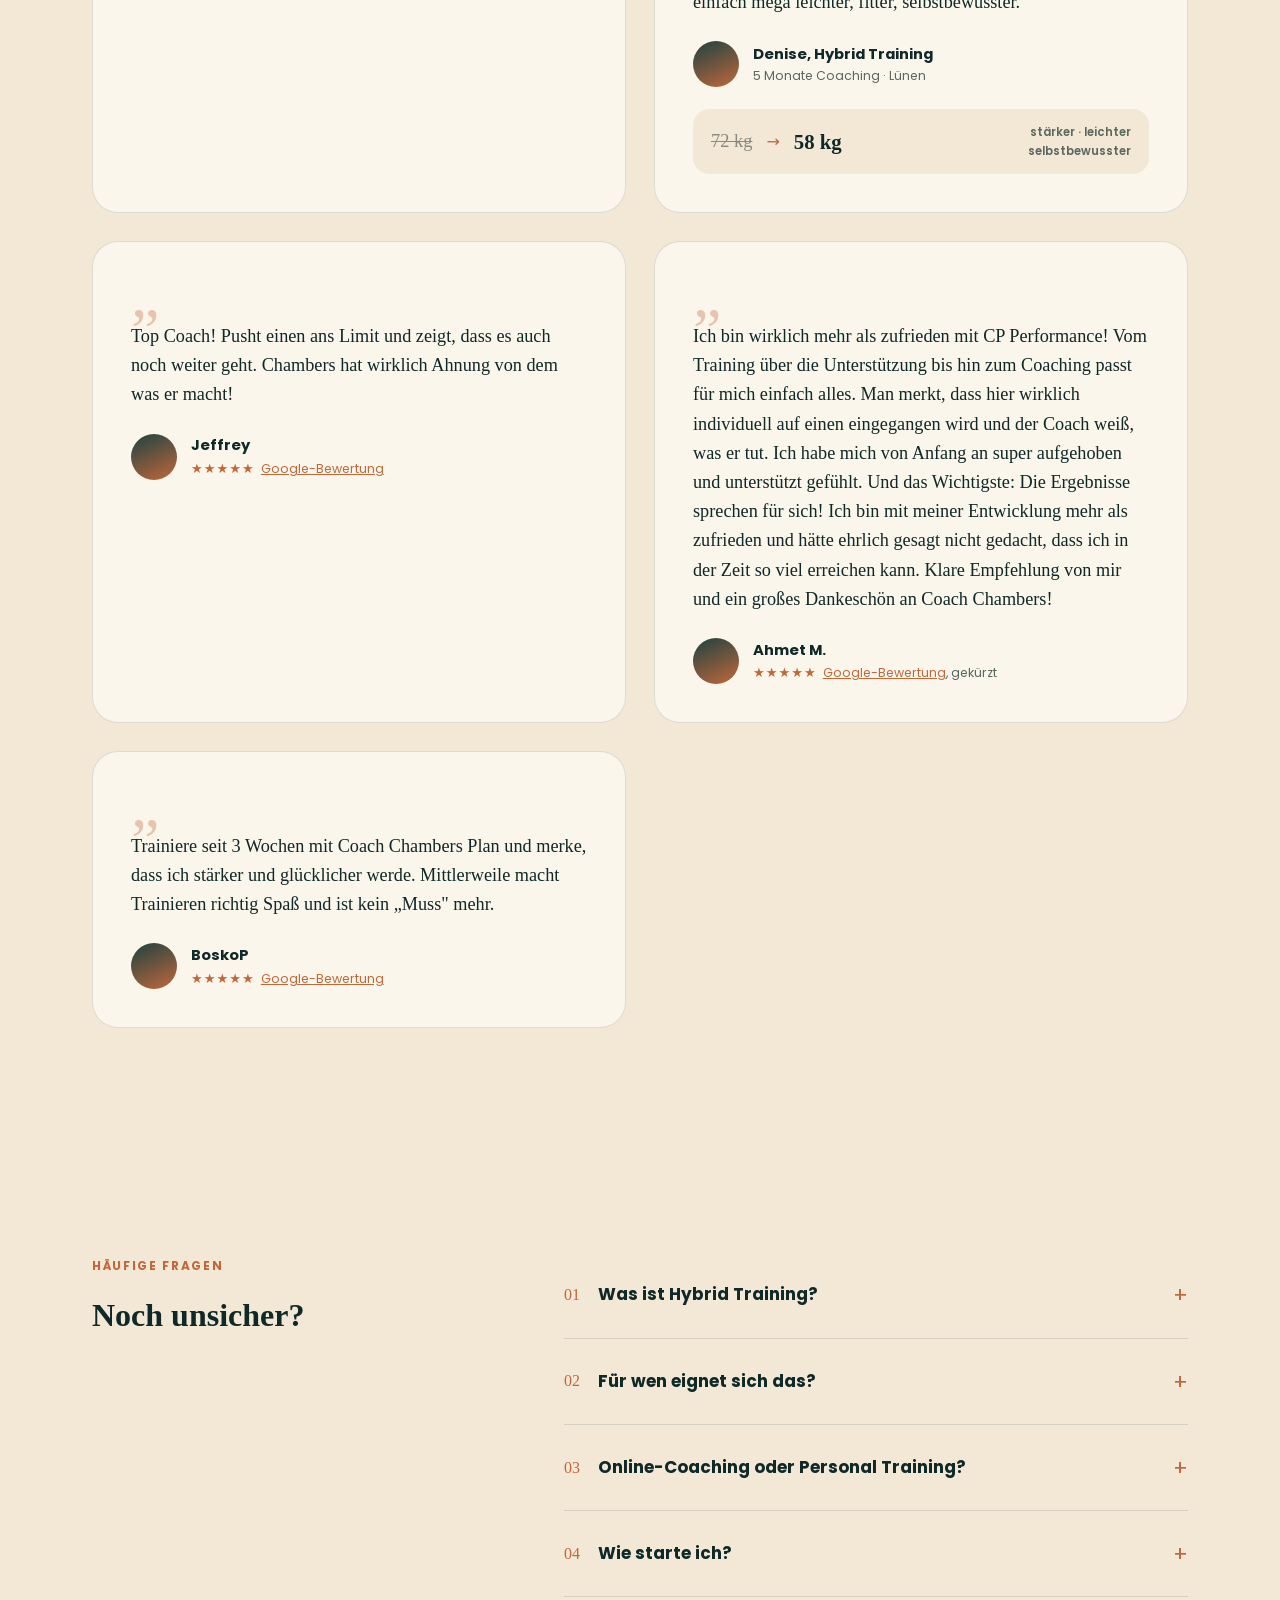
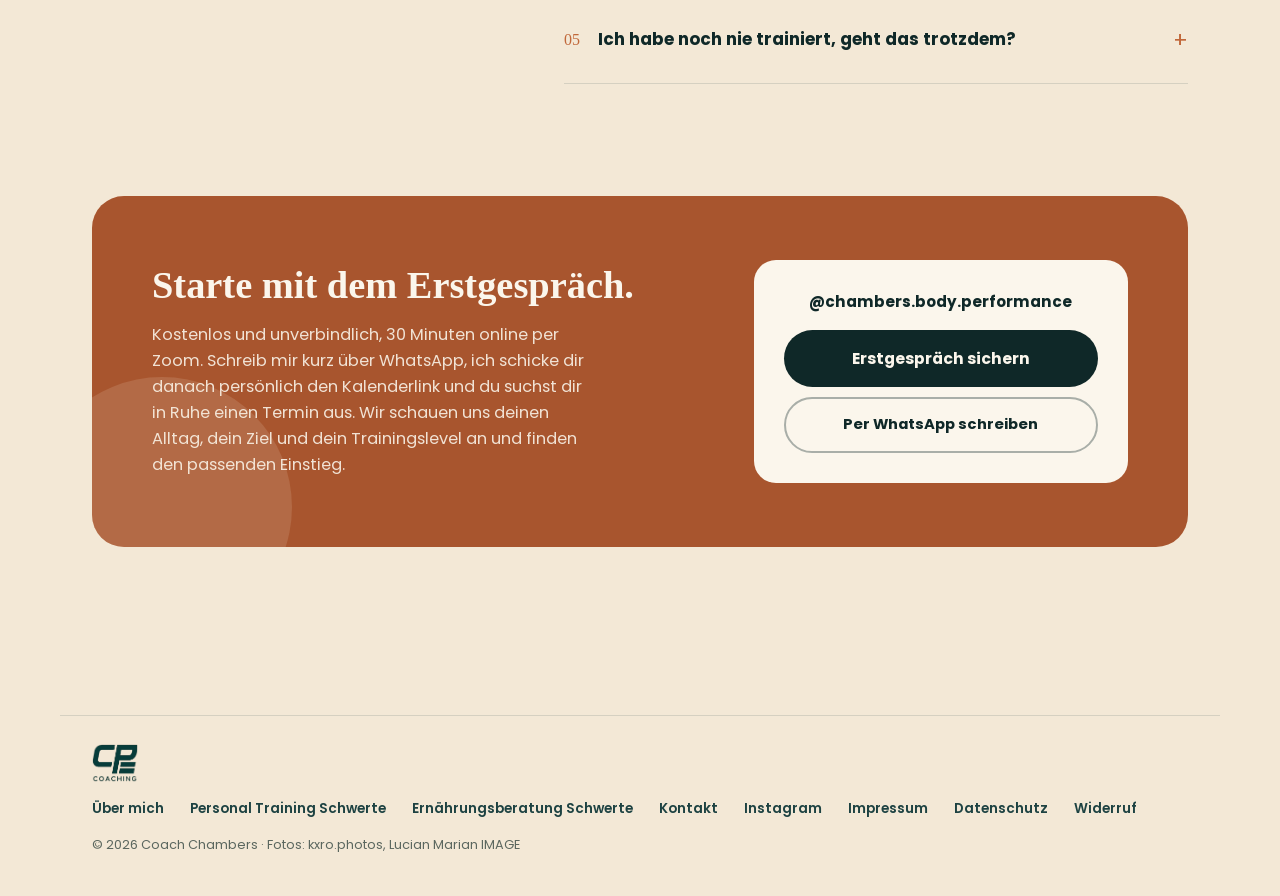
==== commit a020a015: "Drei echte Google-Bewertungen in die Stimmen-Sektion aufgenommen Jeffrey, Ahmet M. und BoskoP ergänz" ====
--- a/index.html
+++ b/index.html
@@ -24,8 +24,8 @@
   <meta name="twitter:title" content="Personal Trainer Schwerte | Hybrid Training &amp; Ernährung">
   <meta name="twitter:description" content="Laufen, Kraft und Mobility in einem System, dazu Ernährungscoaching. Für alle ab 30. Erstgespräch kostenlos.">
   <meta name="twitter:image" content="https://coach-chambers.de/images/og/og-coach-chambers.png">
-  <link rel="stylesheet" href="css/fonts.css?v=20260824b">
-  <link rel="stylesheet" href="css/style.css?v=20260824b">
+  <link rel="stylesheet" href="css/fonts.css?v=20261022a">
+  <link rel="stylesheet" href="css/style.css?v=20261022a">
   <script type="application/ld+json">
   {
     "@context": "https://schema.org",
@@ -730,6 +730,39 @@
               <span class="stat-label">stärker &middot; leichter<br>selbstbewusster</span>
             </div>
           </div>
+          <div class="testi-card">
+            <span class="quote-mark">&bdquo;</span>
+            <blockquote>Top Coach! Pusht einen ans Limit und zeigt, dass es auch noch weiter geht. Chambers hat wirklich Ahnung von dem was er macht!</blockquote>
+            <div class="testi-person">
+              <span class="testi-avatar"></span>
+              <div>
+                <div class="testi-name">Jeffrey</div>
+                <div class="testi-meta"><span class="testi-stars" aria-label="5 von 5 Sternen">&#9733;&#9733;&#9733;&#9733;&#9733;</span><a href="https://share.google/BnMxhXFXH0neESndE" target="_blank" rel="noopener">Google-Bewertung</a></div>
+              </div>
+            </div>
+          </div>
+          <div class="testi-card">
+            <span class="quote-mark">&bdquo;</span>
+            <blockquote>Ich bin wirklich mehr als zufrieden mit CP Performance! Vom Training über die Unterstützung bis hin zum Coaching passt für mich einfach alles. Man merkt, dass hier wirklich individuell auf einen eingegangen wird und der Coach weiß, was er tut. Ich habe mich von Anfang an super aufgehoben und unterstützt gefühlt. Und das Wichtigste: Die Ergebnisse sprechen für sich! Ich bin mit meiner Entwicklung mehr als zufrieden und hätte ehrlich gesagt nicht gedacht, dass ich in der Zeit so viel erreichen kann. Klare Empfehlung von mir und ein großes Dankeschön an Coach Chambers!</blockquote>
+            <div class="testi-person">
+              <span class="testi-avatar"></span>
+              <div>
+                <div class="testi-name">Ahmet M.</div>
+                <div class="testi-meta"><span class="testi-stars" aria-label="5 von 5 Sternen">&#9733;&#9733;&#9733;&#9733;&#9733;</span><a href="https://share.google/BnMxhXFXH0neESndE" target="_blank" rel="noopener">Google-Bewertung</a>, gekürzt</div>
+              </div>
+            </div>
+          </div>
+          <div class="testi-card">
+            <span class="quote-mark">&bdquo;</span>
+            <blockquote>Trainiere seit 3 Wochen mit Coach Chambers Plan und merke, dass ich stärker und glücklicher werde. Mittlerweile macht Trainieren richtig Spaß und ist kein „Muss" mehr.</blockquote>
+            <div class="testi-person">
+              <span class="testi-avatar"></span>
+              <div>
+                <div class="testi-name">BoskoP</div>
+                <div class="testi-meta"><span class="testi-stars" aria-label="5 von 5 Sternen">&#9733;&#9733;&#9733;&#9733;&#9733;</span><a href="https://share.google/BnMxhXFXH0neESndE" target="_blank" rel="noopener">Google-Bewertung</a></div>
+              </div>
+            </div>
+          </div>
         </div>
       </div>
     </section>
@@ -804,7 +837,7 @@
     </div>
   </footer>
 
-  <script src="js/main.js?v=20260824b"></script>
+  <script src="js/main.js?v=20261022a"></script>
   <script data-goatcounter="https://coachchambers.goatcounter.com/count"
           async src="//gc.zgo.at/count.js"></script>
 </body>
--- a/css/style.css
+++ b/css/style.css
@@ -838,6 +838,7 @@
 .testi-avatar { width: 46px; height: 46px; border-radius: 50%; background: linear-gradient(155deg, var(--teal), var(--terracotta)); flex-shrink: 0; }
 .testi-name { font-weight: 700; font-size: 0.92rem; color: var(--teal-deep); }
 .testi-meta { font-size: 0.78rem; color: var(--muted); }
+.testi-stars { color: var(--terracotta); font-size: 0.82rem; letter-spacing: 1px; margin-right: 6px; }
 
 .testi-stat { margin-top: 22px; display: flex; gap: 14px; align-items: center; background: var(--cream); border-radius: 16px; padding: 14px 18px; }
 .testi-stat .from { font-family: var(--serif); font-size: 1.15rem; color: #8a8a80; text-decoration: line-through; }
